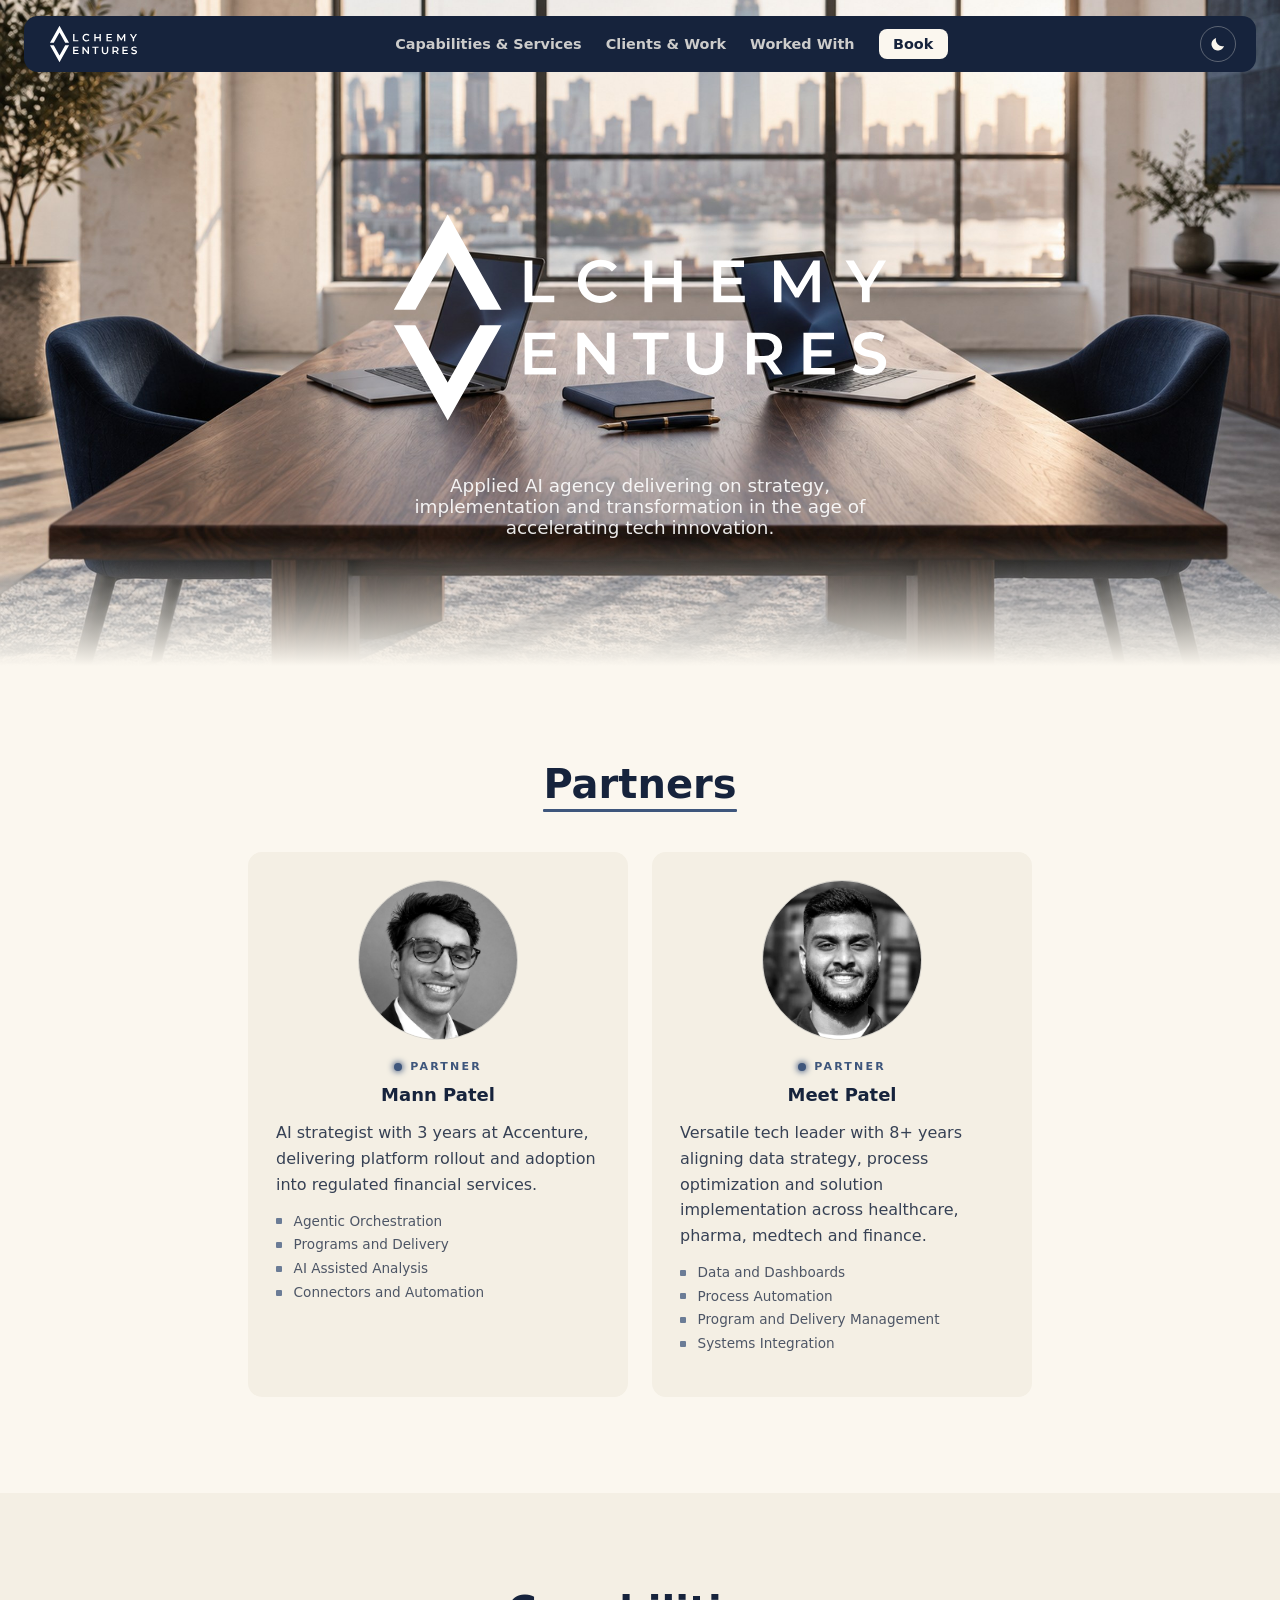
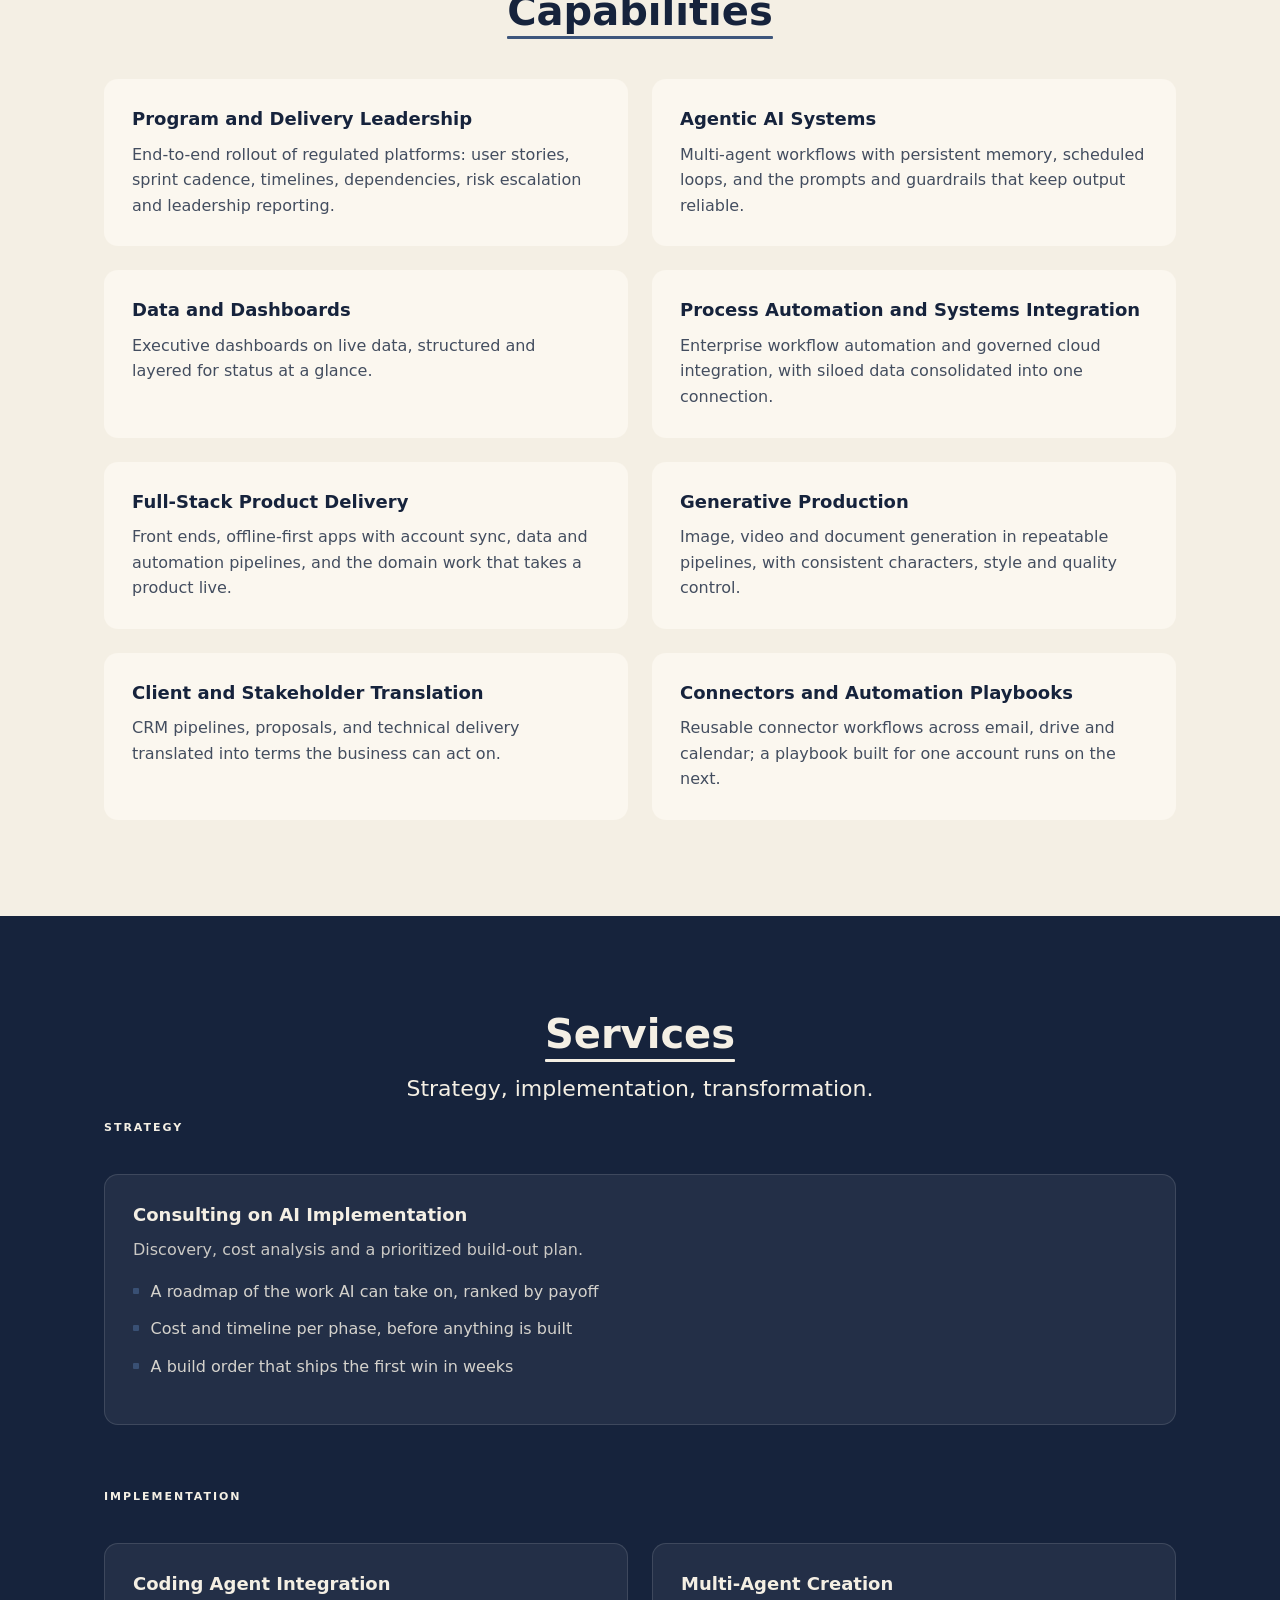
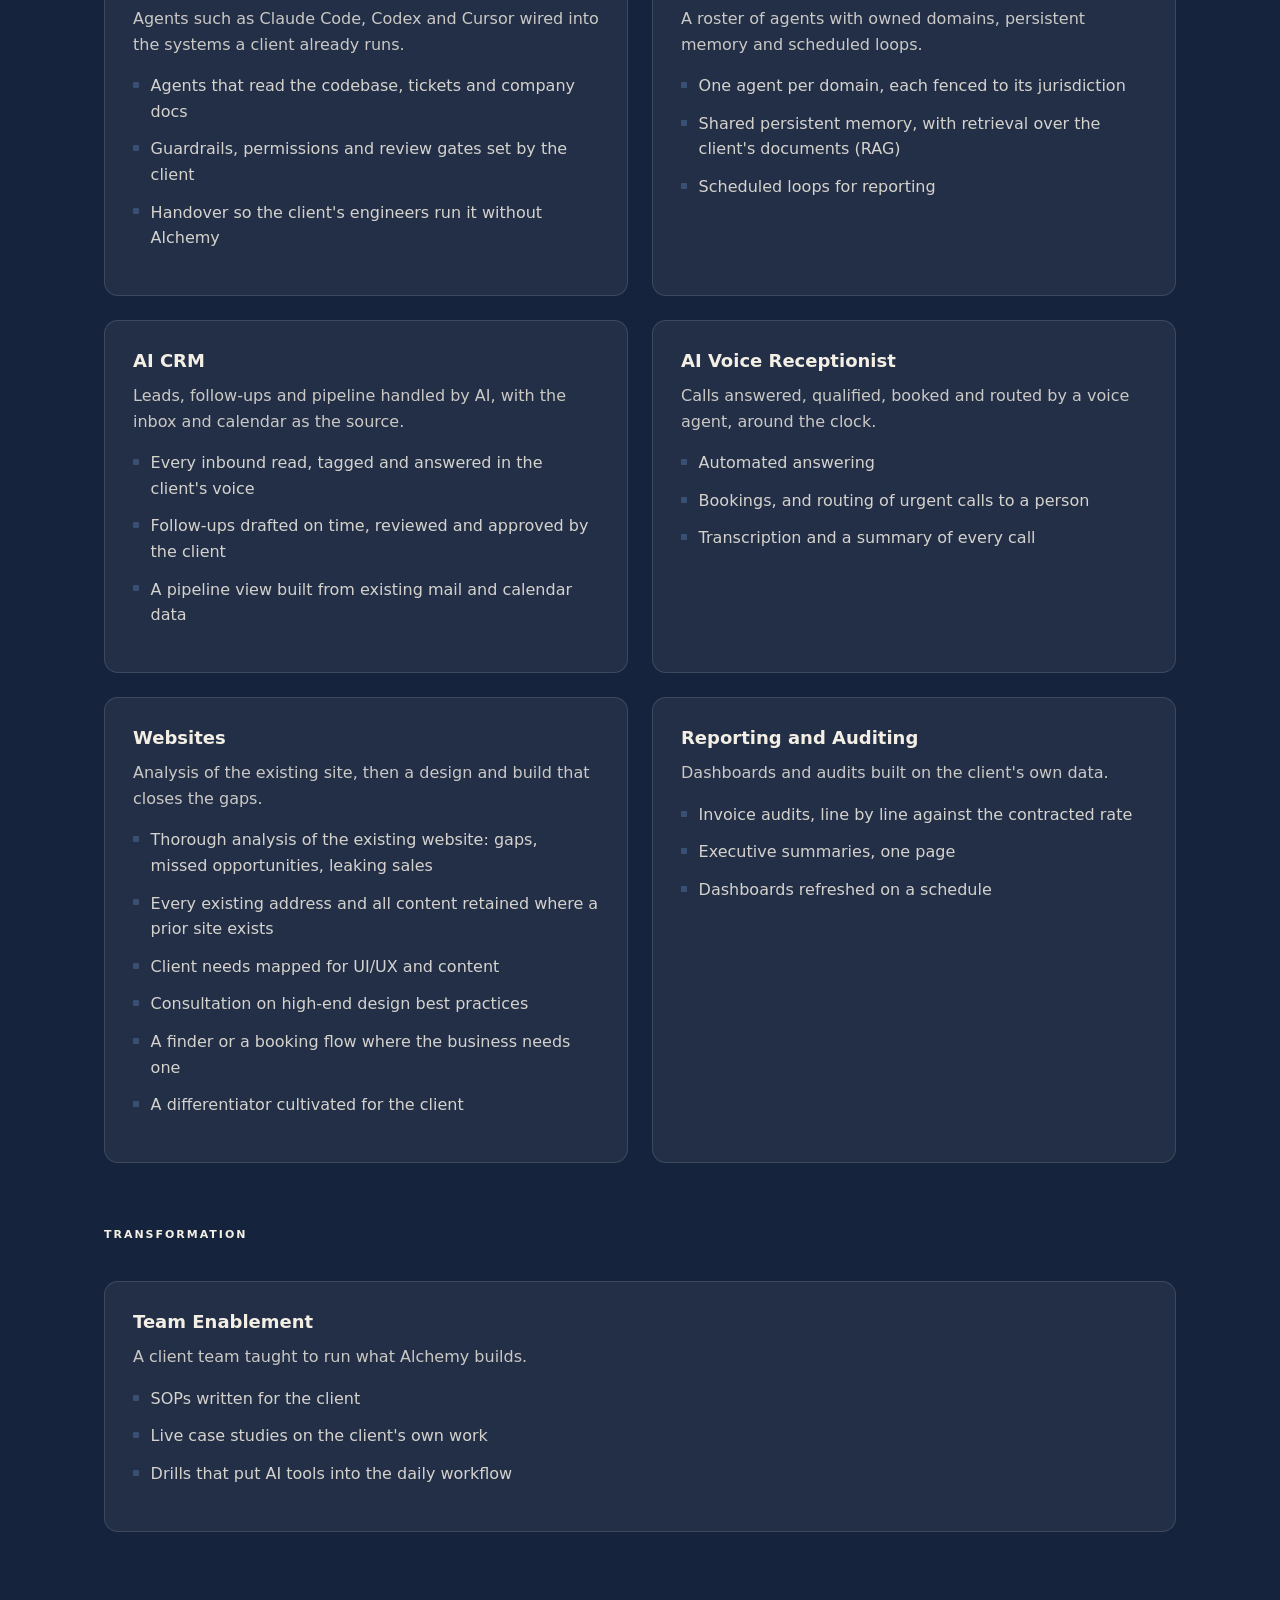
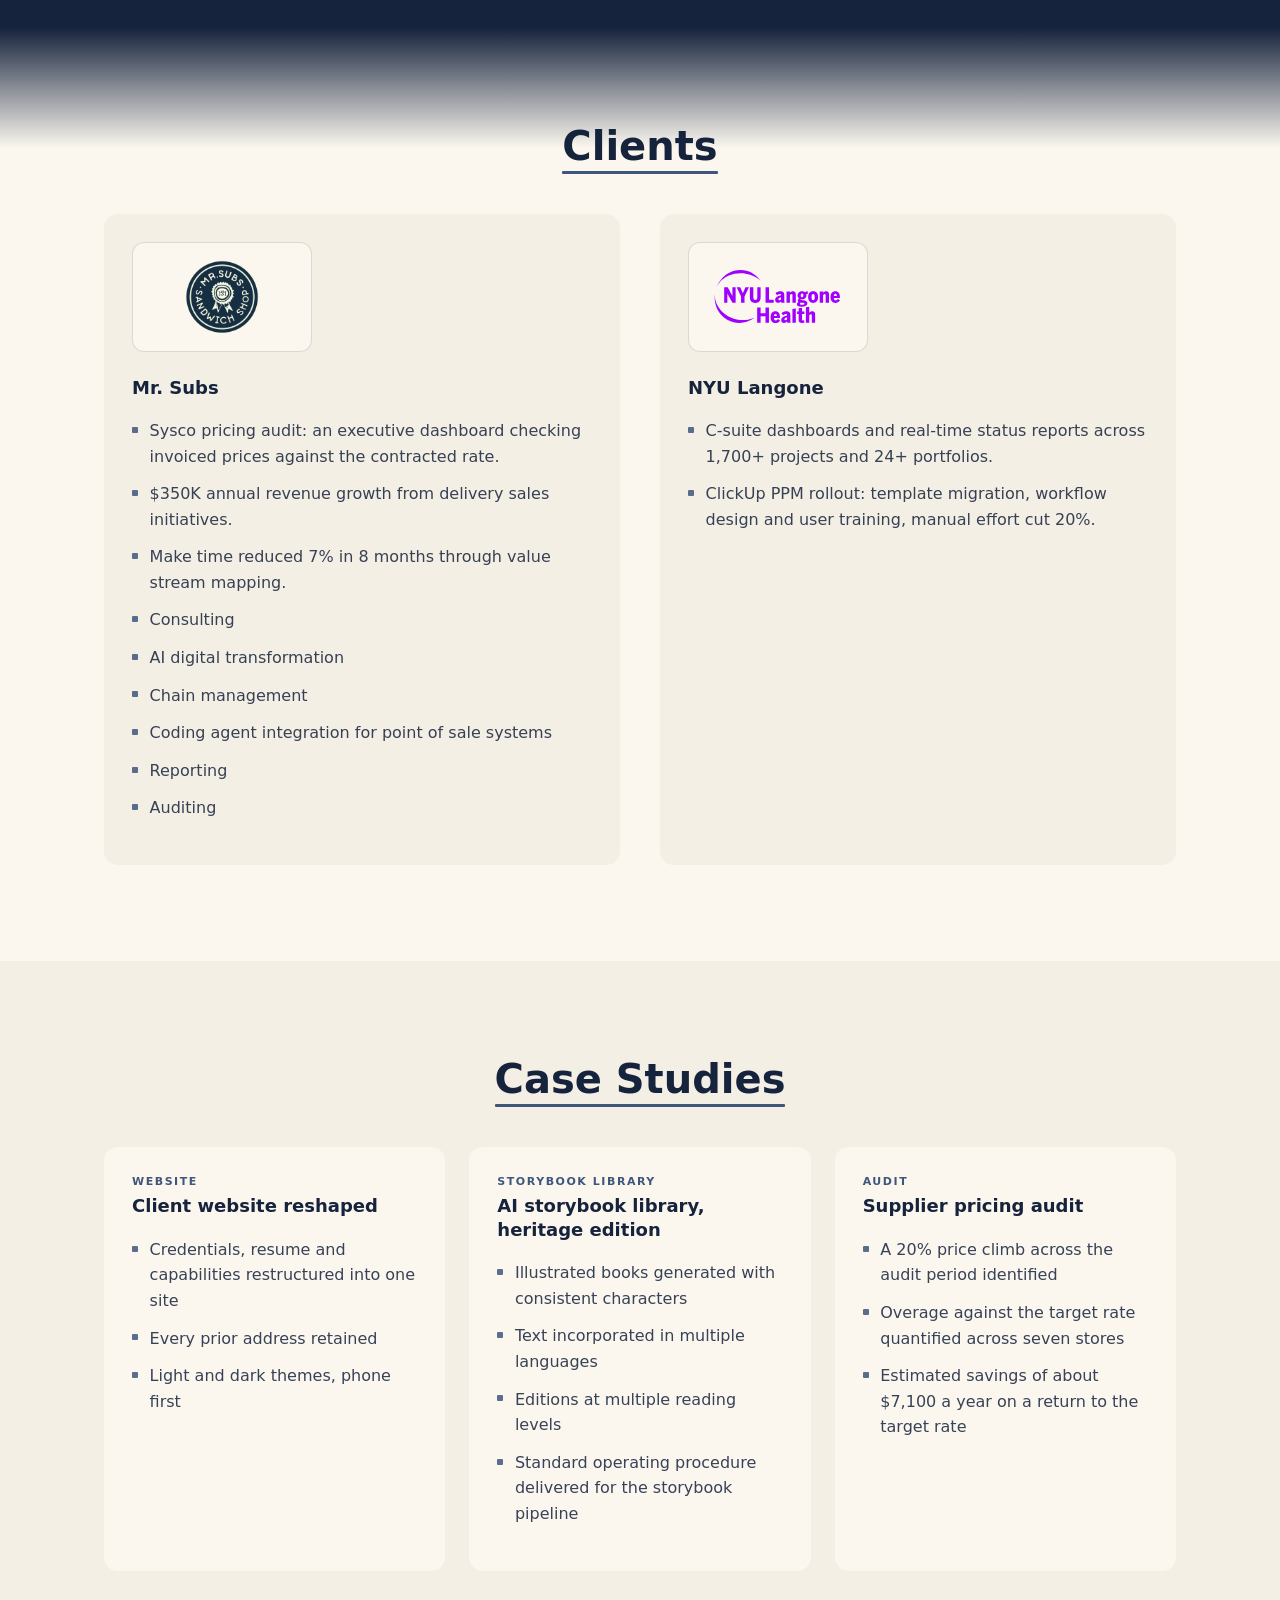
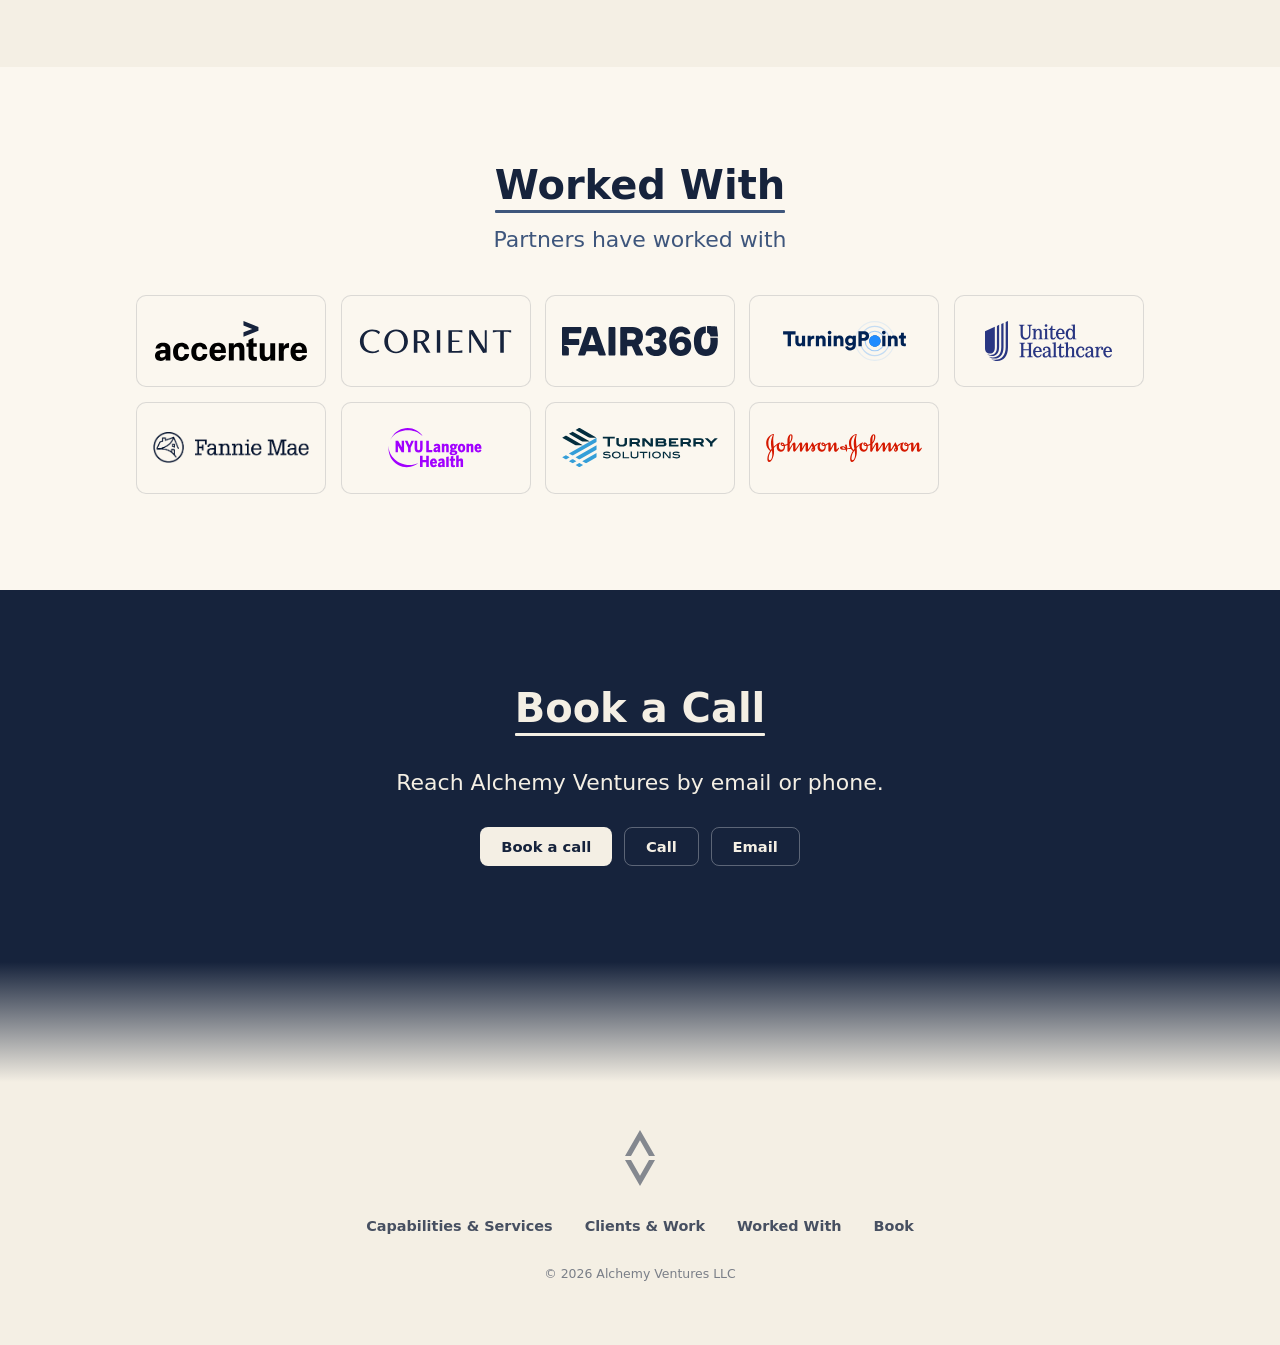
==== index.html @ 96e8343f "motion pass and the rebuilt footer, live Built from 1-Projects/agency/site at suite 61 of 61, PII ga" ====
<!DOCTYPE html><html lang="en"><head><meta charset="utf-8"><meta name="viewport" content="width=device-width, initial-scale=1"><title>Alchemy Ventures</title><meta name="description" content="Alchemy Ventures, an AI agency built by Mann Patel and Meet Patel."><link rel="canonical" href="https://www.alchemyventures-wave1.example/"><meta name="theme-color" content="#16233C"><script>
    // Same mechanism as the rodeo's own pre-paint script
    // (mann-landing-v3/index.html): stamps html[data-theme] before first
    // paint so the page never flashes. Default LIGHT on his ruling 2026-09-08 ~6:45pm (was dark, same as the rodeo's
    // ruling 2026-09-03 — a stored choice always wins.
    (function () {
      try {
        var stored = localStorage.getItem("agency.theme");
        var theme = stored === "light" || stored === "dark" ? stored : "light";
        document.documentElement.setAttribute("data-theme", theme);
      } catch (e) {
        document.documentElement.setAttribute("data-theme", "light");
      }
    })();
  </script><link rel="icon" type="image/svg+xml" href="/brand/favicon.svg"><link rel="stylesheet" href="/_astro/index.B5fJVG45.css"></head><body><a class="skip-link" href="#top">Skip to main content</a><header class="pill" id="pill"><!-- Header lockup, red-line point 1, 2026-09-08: the real lockup
       (public/brand/logo-av-stacked-montserrat-*.svg) replaces the
       small diamond mark + text wordmark. The pill inverts contrast
       against the page in each theme (light theme: dark navy pill,
       cream text; dark theme: cream pill, navy text — see .pill in
       site.css), so both color variants ship and CSS shows the one
       that reads against the pill's own background — same toggle
       pattern already used for .icon-sun/.icon-moon below. Links to
       /#top; #top carries scroll-margin-top so nothing is hidden under
       the fixed pill (tokens.css). --><a class="wordmark" href="/#top"><img class="wordmark-lockup wordmark-lockup-light" src="/brand/logo-av-stacked-montserrat-white.svg" alt="Alchemy Ventures" width="1456" height="736" decoding="async"><img class="wordmark-lockup wordmark-lockup-dark" src="/brand/logo-av-stacked-montserrat-navy.svg" alt="Alchemy Ventures" width="1456" height="736" decoding="async"></a><nav class="pill-nav" aria-label="Primary"><a href="/#capabilities" data-tip="What we build, in three stages">Capabilities &amp; Services</a><a href="/#clients" data-tip="Who we have shipped for">Clients &amp; Work</a><a href="/#worked-with" data-tip="Firms behind the work">Worked With</a><a href="/#book" class="pill-book" data-tip="Start a conversation">Book</a></nav><div class="pill-right"><button class="theme-toggle" id="theme-toggle" aria-label="Toggle dark and light mode" type="button"><svg class="icon-sun" viewBox="0 0 24 24" width="18" height="18" aria-hidden="true"><circle cx="12" cy="12" r="4.5" fill="currentColor"></circle><g stroke="currentColor" stroke-width="1.6" stroke-linecap="round"><path d="M12 2.5v2.6M12 18.9v2.6M21.5 12h-2.6M5.1 12H2.5"></path><path d="M18.4 5.6l-1.85 1.85M7.45 16.55L5.6 18.4M18.4 18.4l-1.85-1.85M7.45 7.45L5.6 5.6"></path></g></svg><svg class="icon-moon" viewBox="0 0 24 24" width="18" height="18" aria-hidden="true"><path d="M20 14.5A8.5 8.5 0 0 1 9.5 4a8.5 8.5 0 1 0 10.5 10.5Z" fill="currentColor"></path></svg></button><button class="menu-toggle" id="menu-toggle" aria-label="Open menu" aria-expanded="false" type="button"><span></span></button></div></header><div class="menu-panel" id="menu-panel" hidden><!-- Text label, red-line point 1, 2026-09-08: the mobile menu keeps
       "Alchemy Ventures" as plain text (not a link, so it does not
       change the four-link count the nav check counts on). --><p class="menu-panel-label">Alchemy Ventures</p><a href="/#capabilities">Capabilities &amp; Services</a><a href="/#clients">Clients &amp; Work</a><a href="/#worked-with">Worked With</a><a href="/#book">Book</a></div><script>
  (function () {
    var pill = document.getElementById("pill");
    var onScroll = function () {
      if (window.scrollY > 40) pill.classList.add("pill-shadow");
      else pill.classList.remove("pill-shadow");
    };
    window.addEventListener("scroll", onScroll, { passive: true });
    onScroll();

    var toggle = document.getElementById("theme-toggle");
    toggle.addEventListener("click", function () {
      var html = document.documentElement;
      var next = html.getAttribute("data-theme") === "dark" ? "light" : "dark";
      html.setAttribute("data-theme", next);
      try {
        localStorage.setItem("agency.theme", next);
      } catch (e) {}
    });

    var menuBtn = document.getElementById("menu-toggle");
    var panel = document.getElementById("menu-panel");
    menuBtn.addEventListener("click", function () {
      var open = panel.hasAttribute("hidden");
      if (open) {
        panel.removeAttribute("hidden");
        menuBtn.setAttribute("aria-expanded", "true");
      } else {
        panel.setAttribute("hidden", "");
        menuBtn.setAttribute("aria-expanded", "false");
      }
    });
    panel.querySelectorAll("a").forEach(function (a) {
      a.addEventListener("click", function () {
        panel.setAttribute("hidden", "");
        menuBtn.setAttribute("aria-expanded", "false");
      });
    });
  })();
</script><main id="top"><section class="hero tier-paper" id="hero"><img class="img-slot hero-band" src="/images/hero.jpg" alt="A shared workspace, two laptops open facing each other" width="2400" height="1350" loading="eager" fetchpriority="high" decoding="async" style="aspect-ratio:2400 / 1350"><div class="hero-copy"><h1 class="hero-line"><img class="hero-lockup" src="/brand/logo-av-stacked-montserrat-navy.svg" alt="Alchemy Ventures" width="1456" height="736" fetchpriority="high" decoding="async"></h1><p class="hero-sub">Applied AI agency delivering on strategy, implementation and transformation in the age of accelerating tech innovation.</p></div></section><section class="section tier-paper" id="team"><!-- partners backdrop gradient removed 2026-09-08 ~8:15pm on his word --><div class="section-inner"><h2 class="section-title" data-reveal><span class="section-title-text">Partners</span></h2><div class="section-body profiles"><div class="profile-card" data-reveal><img class="profile-headshot" src="/mann-headshot-v4.jpg" alt="Mann Patel portrait" width="160" height="160" loading="lazy"><!-- Partner kicker, lifted from mann-landing-v3/src/components/sections/Hero.tsx + Hero.css (.hero-kicker/.hero-dot/@keyframes hero-dot-pulse) --><p class="partner-kicker"><span class="partner-kicker-dot" aria-hidden="true"></span>PARTNER</p><div class="profile-name">Mann Patel</div><!-- trace: mann-landing-v3/src/content.ts hero.kicker --><!-- third person, converted from his own pitch's first sentence --><p class="profile-sentence">AI strategist with 3 years at Accenture, delivering platform rollout and adoption into regulated financial services.</p><ul class="profile-bullets"><li>Agentic Orchestration</li><li>Programs and Delivery</li><li>AI Assisted Analysis</li><li>Connectors and Automation</li></ul></div><div class="profile-card" data-reveal><img class="profile-headshot" src="/meet-headshot-v2.jpg" alt="Meet Patel portrait" width="160" height="160" loading="lazy"><p class="partner-kicker"><span class="partner-kicker-dot" aria-hidden="true"></span>PARTNER</p><div class="profile-name">Meet Patel</div><!-- trace: portfolio-maker/clients/meet/site/src/content.ts hero.kicker --><!-- third person, converted from his own site's hero.pitch --><p class="profile-sentence">Versatile tech leader with 8+ years aligning data strategy, process optimization and solution implementation across healthcare, pharma, medtech and finance.</p><ul class="profile-bullets"><li>Data and Dashboards</li><li>Process Automation</li><li>Program and Delivery Management</li><li>Systems Integration</li></ul></div></div></div></section><section class="section tier-paper-2" id="capabilities"><div class="section-inner"><h2 class="section-title" data-reveal><span class="section-title-text">Capabilities</span></h2><div class="section-body cap-grid"><div class="cap-card" data-reveal><div class="cap-title">Program and Delivery Leadership</div><div class="cap-text">End-to-end rollout of regulated platforms: user stories, sprint cadence, timelines, dependencies, risk escalation and leadership reporting.</div><!-- trace: Mann content.ts capabilities[0] 'Programs and Delivery' + Meet content.ts capabilities[2] 'Program and Delivery Management' --></div><div class="cap-card" data-reveal><div class="cap-title">Agentic AI Systems</div><div class="cap-text">Multi-agent workflows with persistent memory, scheduled loops, and the prompts and guardrails that keep output reliable.</div><!-- trace: Mann content.ts capabilities[2] 'Agentic Orchestration' + capabilities[3] 'Prompt and Context Engineering' --></div><div class="cap-card" data-reveal><div class="cap-title">Data and Dashboards</div><div class="cap-text">Executive dashboards on live data, structured and layered for status at a glance.</div><!-- trace: Meet content.ts capabilities[0] 'Data and Dashboards' + Mann content.ts capabilities[4] 'AI Assisted Analysis' --></div><div class="cap-card" data-reveal><div class="cap-title">Process Automation and Systems Integration</div><div class="cap-text">Enterprise workflow automation and governed cloud integration, with siloed data consolidated into one connection.</div><!-- trace: Meet content.ts capabilities[1] 'Process Automation' + capabilities[3] 'Systems Integration' --></div><div class="cap-card" data-reveal><div class="cap-title">Full-Stack Product Delivery</div><div class="cap-text">Front ends, offline-first apps with account sync, data and automation pipelines, and the domain work that takes a product live.</div><!-- trace: Mann content.ts capabilities[5] 'Full Stack Delivery' --></div><div class="cap-card" data-reveal><div class="cap-title">Generative Production</div><div class="cap-text">Image, video and document generation in repeatable pipelines, with consistent characters, style and quality control.</div><!-- trace: Mann content.ts capabilities[6] 'Generative Production' --></div><div class="cap-card" data-reveal><div class="cap-title">Client and Stakeholder Translation</div><div class="cap-text">CRM pipelines, proposals, and technical delivery translated into terms the business can act on.</div><!-- trace: Mann content.ts capabilities[1] 'Client and Wealth Advisory' + Meet content.ts experience (e.g. UHC: 'primary liaison for 20 Health Plans'; NYU: 'C-suite dashboards and real-time status reports') --></div><div class="cap-card" data-reveal><div class="cap-title">Connectors and Automation Playbooks</div><div class="cap-text">Reusable connector workflows across email, drive and calendar; a playbook built for one account runs on the next.</div><!-- trace: Mann content.ts capabilities[7] 'Connectors and Automation' --></div></div></div></section><section class="section tier-block" id="services"><div class="section-inner"><h2 class="section-title" data-reveal><span class="section-title-text">Services</span></h2><p class="section-lede">Strategy, implementation, transformation.</p><div class="service-stage"><h3 class="service-stage-title">Strategy</h3><div class="section-body service-grid"><div class="service-card" data-reveal><!-- service pictures removed 2026-09-08 ~8pm on his word ("Remove all services pictures for now"); the slot data stays in content.mjs for their return --><div class="cap-title">Consulting on AI Implementation</div><div class="cap-text">Discovery, cost analysis and a prioritized build-out plan.</div><ul class="case-lines"><li>A roadmap of the work AI can take on, ranked by payoff</li><li>Cost and timeline per phase, before anything is built</li><li>A build order that ships the first win in weeks</li></ul><!-- trace: his edits 2026-09-08, Fable completion; artifact status unchanged from wave 3d: see git history of this block --></div></div></div><div class="service-stage"><h3 class="service-stage-title">Implementation</h3><div class="section-body service-grid"><div class="service-card" data-reveal><!-- service pictures removed 2026-09-08 ~8pm on his word ("Remove all services pictures for now"); the slot data stays in content.mjs for their return --><div class="cap-title">Coding Agent Integration</div><div class="cap-text">Agents such as Claude Code, Codex and Cursor wired into the systems a client already runs.</div><ul class="case-lines"><li>Agents that read the codebase, tickets and company docs</li><li>Guardrails, permissions and review gates set by the client</li><li>Handover so the client&#39;s engineers run it without Alchemy</li></ul><!-- trace: his edits 2026-09-08, Fable completion; artifact status unchanged from wave 3d: see git history of this block --></div><div class="service-card" data-reveal><!-- service pictures removed 2026-09-08 ~8pm on his word ("Remove all services pictures for now"); the slot data stays in content.mjs for their return --><div class="cap-title">Multi-Agent Creation</div><div class="cap-text">A roster of agents with owned domains, persistent memory and scheduled loops.</div><ul class="case-lines"><li>One agent per domain, each fenced to its jurisdiction</li><li>Shared persistent memory, with retrieval over the client&#39;s documents (RAG)</li><li>Scheduled loops for reporting</li></ul><!-- trace: his edits 2026-09-08, Fable completion; artifact status unchanged from wave 3d: see git history of this block --></div><div class="service-card" data-reveal><!-- service pictures removed 2026-09-08 ~8pm on his word ("Remove all services pictures for now"); the slot data stays in content.mjs for their return --><div class="cap-title">AI CRM</div><div class="cap-text">Leads, follow-ups and pipeline handled by AI, with the inbox and calendar as the source.</div><ul class="case-lines"><li>Every inbound read, tagged and answered in the client&#39;s voice</li><li>Follow-ups drafted on time, reviewed and approved by the client</li><li>A pipeline view built from existing mail and calendar data</li></ul><!-- trace: his edits 2026-09-08, Fable completion; artifact status unchanged from wave 3d: see git history of this block --></div><div class="service-card" data-reveal><!-- service pictures removed 2026-09-08 ~8pm on his word ("Remove all services pictures for now"); the slot data stays in content.mjs for their return --><div class="cap-title">AI Voice Receptionist</div><div class="cap-text">Calls answered, qualified, booked and routed by a voice agent, around the clock.</div><ul class="case-lines"><li>Automated answering</li><li>Bookings, and routing of urgent calls to a person</li><li>Transcription and a summary of every call</li></ul><!-- trace: his edits 2026-09-08, Fable completion; artifact status unchanged from wave 3d: see git history of this block --></div><div class="service-card" data-reveal><!-- service pictures removed 2026-09-08 ~8pm on his word ("Remove all services pictures for now"); the slot data stays in content.mjs for their return --><div class="cap-title">Websites</div><div class="cap-text">Analysis of the existing site, then a design and build that closes the gaps.</div><ul class="case-lines"><li>Thorough analysis of the existing website: gaps, missed opportunities, leaking sales</li><li>Every existing address and all content retained where a prior site exists</li><li>Client needs mapped for UI/UX and content</li><li>Consultation on high-end design best practices</li><li>A finder or a booking flow where the business needs one</li><li>A differentiator cultivated for the client</li></ul><!-- trace: his edits 2026-09-08, Fable completion; artifact status unchanged from wave 3d: see git history of this block --></div><div class="service-card" data-reveal><!-- service pictures removed 2026-09-08 ~8pm on his word ("Remove all services pictures for now"); the slot data stays in content.mjs for their return --><div class="cap-title">Reporting and Auditing</div><div class="cap-text">Dashboards and audits built on the client&#39;s own data.</div><ul class="case-lines"><li>Invoice audits, line by line against the contracted rate</li><li>Executive summaries, one page</li><li>Dashboards refreshed on a schedule</li></ul><!-- trace: his edits 2026-09-08, Fable completion; artifact status unchanged from wave 3d: see git history of this block --></div></div></div><div class="service-stage"><h3 class="service-stage-title">Transformation</h3><div class="section-body service-grid"><div class="service-card" data-reveal><!-- service pictures removed 2026-09-08 ~8pm on his word ("Remove all services pictures for now"); the slot data stays in content.mjs for their return --><div class="cap-title">Team Enablement</div><div class="cap-text">A client team taught to run what Alchemy builds.</div><ul class="case-lines"><li>SOPs written for the client</li><li>Live case studies on the client&#39;s own work</li><li>Drills that put AI tools into the daily workflow</li></ul><!-- trace: his edits 2026-09-08, Fable completion; artifact status unchanged from wave 3d: see git history of this block; title DRAFT, red-line point 3 --></div></div></div></div></section><section class="section tier-paper fade-from-block" id="clients"><div class="section-inner"><h2 class="section-title" data-reveal><span class="section-title-text">Clients</span></h2><div class="section-body client-stories"><!-- ------------------------------------------------- Mr. Subs --
               Logo tile, red-line point 7, 2026-09-08: real logo on a
               paper tile, aligned with the list; hairline divider
               separates identity from the list.
               trace: 1-Projects/mr-subs/data/mr-subs-logo.webp, copied
               to public/logos/mr-subs-logo.webp --><div class="story-card" data-reveal><div class="story-logo-tile"><img src="/logos/mr-subs-logo.webp" alt="Mr. Subs logo" loading="lazy" decoding="async"></div><div class="story-content"><h2>Mr. Subs</h2><ul class="case-lines"><li>Sysco pricing audit: an executive dashboard checking invoiced prices against the contracted rate.<!-- trace: 6-Scripts/build_mrsubs_audit_v3.py; 5-References/professional-identity.md line 53 --></li><li>$350K annual revenue growth from delivery sales initiatives.<!-- trace: 1-Projects/portfolio-maker/clients/meet/content-map-filled.md line 55 --></li><li>Make time reduced 7% in 8 months through value stream mapping.<!-- trace: 1-Projects/portfolio-maker/clients/meet/content-map-filled.md line 55 --></li><li>Consulting<!-- his statement 2026-09-08, no artifact on file --></li><li>AI digital transformation<!-- his statement 2026-09-08, no artifact on file --></li><li>Chain management<!-- his statement 2026-09-08, no artifact on file --></li><li>Coding agent integration for point of sale systems<!-- his statement 2026-09-08, no artifact on file --></li><li>Reporting<!-- trace: 6-Scripts/build_mrsubs_audit_v3.py, the pricing audit above --></li><li>Auditing<!-- trace: 6-Scripts/build_mrsubs_audit_v3.py, the pricing audit above --></li></ul></div></div><!-- ---------------------------------------------- NYU Langone --
               Mann ruled 2026-09-08 that NYU Langone is an Alchemy client;
               Meet's sign-off before the site is public stays a gate
               (deployer). Logo tile, red-line point 7: real logo, no
               stock photo.
               trace: portfolio-maker/clients/meet/site/public/logos/
               nyu-langone-health.svg, copied to
               public/logos/nyu-langone-health.svg --><div class="story-card" data-reveal><div class="story-logo-tile"><img src="/logos/nyu-langone-health.svg" alt="NYU Langone Health logo" loading="lazy" decoding="async"></div><div class="story-content"><h2>NYU Langone</h2><ul class="case-lines"><li>C-suite dashboards and real-time status reports across 1,700+ projects and 24+ portfolios.<!-- trace: portfolio-maker/clients/meet/site/src/content.ts lines 56-64 --></li><li>ClickUp PPM rollout: template migration, workflow design and user training, manual effort cut 20%.<!-- trace: portfolio-maker/clients/meet/site/src/content.ts lines 128-137 --></li></ul></div></div></div></div></section><section class="section tier-paper-2" id="work"><div class="section-inner"><!-- Case Studies, red-line point 8, 2026-09-08: no pictures, no
             links, no product or client names in the copy. Three
             standardized cards, each a kicker, a title, three bullets. --><h2 class="section-title" data-reveal><span class="section-title-text">Case Studies</span></h2><div class="section-body work-grid"><div class="case-study-card" data-reveal><div class="work-tile-kicker">Website</div><div class="work-tile-title">Client website reshaped</div><ul class="case-lines"><li>Credentials, resume and capabilities restructured into one site</li><li>Every prior address retained</li><li>Light and dark themes, phone first</li></ul><!-- trace: mann-landing-v3/ — the agency's own site rebuild, unnamed here per red-line 8 --></div><div class="case-study-card" data-reveal><div class="work-tile-kicker">Storybook library</div><div class="work-tile-title">AI storybook library, heritage edition</div><ul class="case-lines"><li>Illustrated books generated with consistent characters</li><li>Text incorporated in multiple languages</li><li>Editions at multiple reading levels</li><li>Standard operating procedure delivered for the storybook pipeline</li></ul><!-- trace: mann-landing-v3/src/content.ts work[] slugs 'fablewick', 'ai-storybook' — unnamed here per red-line 8 --></div><div class="case-study-card" data-reveal><div class="work-tile-kicker">Audit</div><div class="work-tile-title">Supplier pricing audit</div><ul class="case-lines"><li>A 20% price climb across the audit period identified</li><li>Overage against the target rate quantified across seven stores</li><li>Estimated savings of about $7,100 a year on a return to the target rate</li></ul><!-- trace: 6-Scripts/build_mrsubs_audit_v3.py lines 491-504 (20.0% increase, +$3,601 overage across 7 stores), lines 736-745 (≈$7,116/yr estimated savings) --></div></div></div></section><section class="section tier-paper" id="worked-with"><div class="section-inner"><h2 class="section-title" data-reveal><span class="section-title-text">Worked With</span></h2><!-- red-line point 4, 2026-09-08: one wall, no Mann/Meet columns --><p class="section-lede">Partners have worked with</p><div class="section-body roster"><div class="roster-tiles"><span class="roster-tile"><img src="/logos/accenture.svg" alt="Accenture logo" loading="lazy" decoding="async"></span><span class="roster-tile"><img src="/logos/corient.svg" alt="Corient logo" loading="lazy" decoding="async"></span><span class="roster-tile"><img src="/logos/fair360.svg" alt="Fair360 logo" loading="lazy" decoding="async"></span><span class="roster-tile"><img src="/logos/turningpoint-healthcare-solutions.svg" alt="TurningPoint Healthcare Solutions logo" loading="lazy" decoding="async"></span><span class="roster-tile"><img src="/logos/unitedhealthcare.svg" alt="UnitedHealthcare Community and State logo" loading="lazy" decoding="async"></span><span class="roster-tile"><img src="/logos/fannie-mae.png" alt="Fannie Mae logo" loading="lazy" decoding="async"></span><span class="roster-tile"><img src="/logos/nyu-langone-health.svg" alt="NYU Langone Health logo" loading="lazy" decoding="async"></span><span class="roster-tile"><img src="/logos/turnberry-solutions.svg" alt="Turnberry Solutions logo" loading="lazy" decoding="async"></span><span class="roster-tile"><img src="/logos/johnson-johnson.svg" alt="Johnson &amp; Johnson logo" loading="lazy" decoding="async"></span></div></div></div></section><section class="section tier-block" id="book"><div class="section-inner"><div class="book-strip"><h2 class="section-title" data-reveal><span class="section-title-text">Book a Call</span></h2><p class="section-lede">Reach Alchemy Ventures by email or phone.</p><!-- No picture, three buttons — red-line point 10, 2026-09-08.
               The email and phone do not exist yet: every href is "#book"
               for now, and the Call/Email buttons carry data-pending so a
               future wire-up (once the domain and a work line exist) is a
               one-line change in content.mjs. --><div class="book-buttons"><a class="book-btn book-btn-primary" href="#book">Book a call</a><a class="book-btn book-btn-secondary" href="tel:+17324913448">Call</a><a class="book-btn book-btn-secondary" href="#book" data-pending="email">Email</a></div></div></div></section></main><footer class="site-footer tier-paper-2 fade-from-block"><div class="site-footer-inner"><!-- The alt carries the link's accessible name and there is no
         aria-label beside it: two names on one link is a double
         announcement, and the suite requires a non-empty alt on every img
         anyway. One name, stated once. --><a class="site-footer-mark" href="/#top"><img src="/brand/logo-av-diamond.svg" alt="Alchemy Ventures, back to top" width="280" height="536" loading="lazy" decoding="async"></a><nav class="site-footer-nav" aria-label="Footer"><a class="site-footer-link" href="/#capabilities">Capabilities &amp; Services</a><a class="site-footer-link" href="/#clients">Clients &amp; Work</a><a class="site-footer-link" href="/#worked-with">Worked With</a><a class="site-footer-link" href="/#book">Book</a></nav><p class="site-footer-legal">&copy; 2026 Alchemy Ventures LLC</p></div></footer><script type="module">(function(){if(!window.matchMedia(`(prefers-reduced-motion: reduce)`).matches){var e=document.querySelectorAll(`[data-reveal]`);if(e.length){var t=new Map;e.forEach(function(e){var n=e.closest(`section`)||document.body,r=t.get(n)||0;t.set(n,r+1),e.classList.add(`reveal-init`),e.style.transitionDelay=r*40+`ms`});var n=new IntersectionObserver(function(e){e.forEach(function(e){e.isIntersecting&&(e.target.classList.add(`reveal-in`),n.unobserve(e.target))})},{threshold:.15});e.forEach(function(e){n.observe(e)})}}})();</script><script type="module">(function(){var e=Array.prototype.slice.call(document.querySelectorAll(`.pill-nav a[href*="#"], .menu-panel a[href*="#"]`));if(!e.length)return;var t=new Map;if(e.forEach(function(e){var n=(e.getAttribute(`href`)||``).split(`#`)[1];if(n){var r=document.getElementById(n);r&&(t.has(r)||t.set(r,[]),t.get(r).push(e))}}),!t.size)return;var n=null;function r(r){r!==n&&(e.forEach(function(e){e.classList.remove(`is-current`)}),n=r,r&&(t.get(r)||[]).forEach(function(e){e.classList.add(`is-current`)}))}var i=new Set,a=new IntersectionObserver(function(e){if(e.forEach(function(e){e.isIntersecting?i.add(e.target):i.delete(e.target)}),!i.size){r(null);return}var t=window.innerHeight/2,n=null,a=1/0;i.forEach(function(e){var r=e.getBoundingClientRect(),i=Math.abs(r.top+r.height/2-t);i<a&&(a=i,n=e)}),r(n)},{rootMargin:`-45% 0px -50% 0px`,threshold:0});t.forEach(function(e,t){a.observe(t)})})();</script></body></html>
---- _astro/index.B5fJVG45.css ----
@font-face{font-family:Manrope;src:url(/assets/fonts/Manrope-Variable.ttf)format("truetype-variations"),url(/assets/fonts/Manrope-Variable.ttf)format("truetype");font-weight:400 800;font-style:normal;font-display:swap}:root{--paper:#fbf7ef;--paper-2:#f4efe4;--block:#16233c;--fill:#e7decc;--ink:#16233c;--accent:#3e567c;--line:#16233c24;--f:"Manrope", system-ui, sans-serif;--shadow:0 1px 2px #16233c0d, 0 12px 34px #16233c1a;--space-1:8px;--space-2:12px;--space-3:16px;--space-4:24px;--space-5:32px;--space-6:40px;--space-7:64px;--space-8:96px;--motion-fast:.18s;--motion:.28s;--motion-slow:.42s;--ease-out:cubic-bezier(.22,1,.36,1);--type-title-size:2.5rem;--type-title-line:1.1;--type-title-weight:700;--type-intro-size:1.375rem;--type-intro-line:1.4;--type-intro-weight:500;--type-card-size:1.125rem;--type-card-line:1.3;--type-card-weight:600;--type-body-size:1rem;--type-body-line:1.6;--type-body-weight:400;--type-kicker-size:.6875rem;--type-kicker-weight:700}html[data-theme=dark]{--paper:#121b2d;--paper-2:#172238;--block:#0e1626;--ink:#efe9da;--accent:#9fb4d8;--fill:#1a2540;--line:#efe9da29;--shadow:0 1px 2px #0000004d, 0 12px 34px #00000073}*{box-sizing:border-box}html{scroll-behavior:smooth}body{background:var(--paper);color:var(--ink);font-family:var(--f);-webkit-font-smoothing:antialiased;margin:0;transition:background-color .2s,color .2s}h1,h2,h3,p{margin:0}a{color:inherit}button{font-family:var(--f)}img{max-width:100%;display:block}a:focus-visible,button:focus-visible{outline:2px solid var(--accent);outline-offset:2px}section[id],#top{scroll-margin-top:80px}@media (prefers-reduced-motion:reduce){html{scroll-behavior:auto}*{transition-duration:.001ms!important;animation-duration:.001ms!important}}.skip-link{background:var(--ink);color:var(--paper);z-index:100;border-radius:0 0 8px;padding:.75rem 1rem;position:absolute;top:0;left:-9999px}.skip-link:focus{left:0}.img-slot{object-fit:cover;width:100%;height:auto;display:block}.img-fill{background:var(--fill);border:1px solid var(--line);border-radius:12px;width:100%}.pill{z-index:50;background:var(--ink);height:56px;color:var(--paper);border-radius:14px;justify-content:space-between;align-items:center;padding-inline:1.25rem;transition:box-shadow .18s;display:flex;position:fixed;top:1rem;left:1.5rem;right:1.5rem}.pill-shadow{box-shadow:var(--shadow)}.pill-nav{align-items:center;gap:1.5rem;display:flex}.pill-nav a{color:var(--paper);opacity:.8;white-space:nowrap;font-size:.9rem;font-weight:600;text-decoration:none}.pill-nav a:hover{opacity:1}.pill-nav a.pill-book{opacity:1;background:var(--paper);color:var(--ink);border-radius:8px;padding:.45rem .9rem;font-weight:800}.pill-right{align-items:center;gap:.6rem;display:flex}.theme-toggle,.menu-toggle{border:1px solid color-mix(in srgb, var(--paper) 30%, transparent);width:36px;height:36px;color:var(--paper);cursor:pointer;background:0 0;border-radius:50%;justify-content:center;align-items:center;display:flex}html[data-theme=dark] .icon-moon,html:not([data-theme=dark]) .icon-sun,.menu-toggle{display:none}.menu-toggle span,.menu-toggle span:before,.menu-toggle span:after{content:"";background:var(--paper);width:16px;height:2px;display:block;position:relative}.menu-toggle span:before{position:absolute;top:-5px}.menu-toggle span:after{position:absolute;top:5px}.menu-panel{z-index:49;background:var(--ink);color:var(--paper);box-shadow:var(--shadow);border-radius:14px;flex-direction:column;padding:.75rem;display:flex;position:fixed;top:calc(1.5rem + 56px);left:1.5rem;right:1.5rem}.menu-panel[hidden]{display:none}.menu-panel a{color:var(--paper);opacity:.85;padding:.6rem .5rem;font-size:.95rem;font-weight:600;text-decoration:none}@media (width<=720px){.pill-nav{display:none}.menu-toggle{display:flex}}main{padding-top:96px}.hero{--hero-foot:8rem;padding:calc(96px + 5rem) 1.5rem var(--hero-foot);text-align:center;margin-top:-96px;position:relative;overflow:hidden}.hero-band{z-index:0;object-fit:cover;width:100%;height:100%;position:absolute;inset:0}.hero:before{content:"";z-index:0;background:color-mix(in srgb, var(--block) 35%, transparent);pointer-events:none;position:absolute;inset:0}.hero:after{content:"";height:var(--hero-foot);z-index:0;background:linear-gradient(180deg, transparent, var(--paper));pointer-events:none;position:absolute;bottom:0;left:0;right:0}.hero-copy{z-index:1;max-width:760px;margin-inline:auto;position:relative}.hero-line{letter-spacing:-.01em;font-size:clamp(2.1rem,5.4vw,4rem);font-weight:800;line-height:1.12}.hero-sub{color:#fff;opacity:.9;margin-top:1rem;max-width:520px;margin-inline:auto;font-size:1.15rem}.section,.hero{scroll-margin-top:104px}.section{padding-block:var(--space-8)}@media (width<=760px){.section{padding-block:var(--space-7)}}.tier-paper{background:var(--paper);color:var(--ink)}.tier-paper-2{background:var(--paper-2);color:var(--ink)}.tier-block{background:var(--block);color:#f4efe4}.tier-block .section-title-text:after{background:#f4efe4}.tier-block .section-lede,.tier-block .service-stage-title{color:#f4efe4}.fade-from-block{position:relative}.fade-from-block:before{content:"";background:linear-gradient(to bottom, var(--block), transparent);pointer-events:none;z-index:0;height:120px;position:absolute;top:0;left:0;right:0}.fade-from-block>.section-inner,.fade-from-block>.site-footer-inner{z-index:1;position:relative}.section-inner{max-width:1120px;margin-inline:auto;padding-inline:1.5rem}.section-title{font-size:var(--type-title-size);line-height:var(--type-title-line);font-weight:var(--type-title-weight);text-align:center}.section-title-text{color:inherit;padding-bottom:6px;text-decoration:none;display:inline-block;position:relative}a.section-title-text:hover{opacity:.85}.section-title-text:after{content:"";background:var(--accent);border-radius:1px;height:3px;position:absolute;bottom:0;left:0;right:0}.section-lede{text-align:center;color:var(--accent);font-size:var(--type-intro-size);line-height:var(--type-intro-line);font-weight:var(--type-intro-weight);margin-top:.75rem;max-width:640px;margin-inline:auto}.section-body{margin-top:var(--space-6)}.profiles{z-index:1;gap:var(--space-4);flex-wrap:wrap;justify-content:center;display:flex;position:relative}.profile-card,.cap-card,.service-card,.case-study-card,.story-card{background:var(--paper-2);border:none;border-radius:.875rem;padding:1.75rem}.tier-paper-2 .profile-card,.tier-paper-2 .cap-card,.tier-paper-2 .service-card,.tier-paper-2 .case-study-card,.tier-paper-2 .story-card{background:var(--paper)}.tier-block .profile-card,.tier-block .cap-card,.tier-block .service-card,.tier-block .case-study-card,.tier-block .story-card{background:#ffffff0f;border:1px solid #ffffff1f}.profile-card{text-align:left;flex:320px;max-width:380px}.profile-headshot{object-fit:cover;margin-bottom:1.25rem;border:1px solid var(--line);border-radius:50%;width:160px;height:160px;margin-inline:auto}.profile-name{font-size:var(--type-card-size);line-height:var(--type-card-line);font-weight:var(--type-card-weight);text-align:center;margin-top:.6rem}.profile-sentence{font-size:var(--type-body-size);line-height:var(--type-body-line);font-weight:var(--type-body-weight);opacity:.85;margin-top:.9rem}.profile-flag{opacity:.6;margin-top:.6rem;font-size:.75rem;font-style:italic}.profile-bullets{flex-direction:column;gap:.3rem;margin-top:.9rem;margin-left:0;padding-left:0;display:flex}.profile-bullets li{opacity:.75;padding-left:1.1rem;font-size:.85rem;line-height:1.4;list-style:none;position:relative}.profile-bullets li:before{content:"";background:var(--accent);border-radius:1px;width:6px;height:6px;position:absolute;top:.5em;left:0}.partner-kicker{font-size:var(--type-kicker-size);font-weight:var(--type-kicker-weight);letter-spacing:.2em;text-transform:uppercase;color:var(--accent);justify-content:center;align-items:center;gap:.5rem;display:flex}.partner-kicker-dot{background:var(--accent);width:8px;height:8px;box-shadow:0 0 6px 1px var(--accent);border-radius:50%;flex-shrink:0;position:relative}.partner-kicker-dot:after{content:"";border:1.5px solid var(--accent);opacity:0;border-radius:50%;animation:2.2s ease-out infinite partner-kicker-dot-pulse;position:absolute;inset:-3px}@keyframes partner-kicker-dot-pulse{0%{opacity:.9;transform:scale(.6)}70%{opacity:0;transform:scale(2.2)}to{opacity:0;transform:scale(2.2)}}@media (prefers-reduced-motion:reduce){.partner-kicker-dot:after{opacity:.35;animation:none;transform:scale(1.4)}}#team{position:relative;overflow:hidden}#team .section-inner{z-index:1;position:relative}.partners-backdrop{z-index:0;object-fit:cover;opacity:.16;width:100%;height:100%;position:absolute;inset:0}@media (width<=480px){.profile-headshot{width:120px;height:120px}}.cap-grid{gap:var(--space-4);grid-template-columns:repeat(2,1fr);display:grid}.cap-title{font-size:var(--type-card-size);line-height:var(--type-card-line);font-weight:var(--type-card-weight)}.cap-text{font-size:var(--type-body-size);line-height:var(--type-body-line);font-weight:var(--type-body-weight);opacity:.8;margin-top:.5rem}@media (width<=760px){.cap-grid{grid-template-columns:1fr}}.roster{flex-direction:column;gap:1.75rem;display:flex}.roster-tiles{grid-template-columns:repeat(auto-fit,190px);justify-content:center;gap:.9rem;display:grid}.roster-tile{text-align:center;border:1px solid var(--line);color:#16233c;background:#fbf7ef;border-radius:10px;flex-direction:column;justify-content:center;align-items:center;height:92px;padding:.65rem 1rem;font-size:.9rem;font-weight:700;display:flex}.roster-tile img{object-fit:contain;width:auto;max-width:100%;max-height:40px;display:block}.work-grid{gap:var(--space-4);grid-template-columns:repeat(3,1fr);display:grid}.work-tile-kicker{font-size:var(--type-kicker-size);font-weight:var(--type-kicker-weight);letter-spacing:.14em;text-transform:uppercase;color:var(--accent)}.work-tile-title{font-size:var(--type-card-size);line-height:var(--type-card-line);font-weight:var(--type-card-weight);margin-top:.4rem}@media (width<=760px){.work-grid{grid-template-columns:1fr}}.case-lines{flex-direction:column;gap:.75rem;margin-top:1rem;margin-left:0;padding-left:0;display:flex}.case-lines li{font-size:var(--type-body-size);line-height:var(--type-body-line);font-weight:var(--type-body-weight);opacity:.85;padding-left:1.1rem;list-style:none;position:relative}.case-lines li:before{content:"";background:var(--accent);border-radius:1px;width:6px;height:6px;position:absolute;top:.55em;left:0}.client-stories{grid-template-columns:1fr 1fr;gap:2.5rem;display:grid}.story-card{flex-direction:column;gap:1.5rem;display:flex}.story-logo-tile{border:1px solid var(--line);background:#fbf7ef;border-radius:12px;justify-content:center;align-items:center;width:180px;height:110px;padding:1rem;display:flex}.story-logo-tile img{object-fit:contain;width:auto;max-width:100%;max-height:88px}.story-content h2{font-size:var(--type-card-size);line-height:var(--type-card-line);font-weight:var(--type-card-weight)}.story-content>p{font-size:var(--type-body-size);line-height:var(--type-body-line);font-weight:var(--type-body-weight);opacity:.85;margin-top:.75rem}@media (width<=760px){.client-stories{grid-template-columns:1fr}}.service-grid{gap:var(--space-4);grid-template-columns:repeat(2,1fr);display:grid}.service-grid:has(>.service-card:only-child){grid-template-columns:1fr}.service-card-image{object-fit:cover;object-position:center;border-radius:10px;width:100%;height:160px;margin-bottom:1.1rem}@media (width<=760px){.service-grid{grid-template-columns:1fr}}@media (width<=480px){.service-card-image{height:140px}}.book-strip{text-align:center;flex-direction:column;align-items:center;gap:1.25rem;display:flex}.book-buttons{flex-wrap:wrap;justify-content:center;gap:.75rem;margin-top:.5rem;display:flex}.book-btn{white-space:nowrap;border-radius:8px;justify-content:center;align-items:center;padding:.65rem 1.3rem;font-size:.92rem;font-weight:800;text-decoration:none;display:inline-flex}.book-btn-primary{background:var(--ink);color:var(--paper)}.book-btn-primary:hover{opacity:.9}.book-btn-secondary{color:var(--ink);border:1px solid var(--line);background:0 0}.book-btn-secondary:hover{background:color-mix(in srgb, var(--ink) 6%, transparent)}.tier-block .book-btn-primary{color:var(--block);background:#f4efe4}.tier-block .book-btn-secondary{color:#f4efe4;border-color:#ffffff4d}.tier-block .book-btn-secondary:hover{background:#ffffff14}.site-footer{padding:168px 1.5rem var(--space-7);text-align:center}.site-footer-inner{z-index:1;align-items:center;gap:var(--space-5);flex-direction:column;max-width:1120px;margin-inline:auto;display:flex;position:relative}.site-footer-mark{opacity:.5;transition:opacity var(--motion) var(--ease-out), translate var(--motion) var(--ease-out);line-height:0;display:block}.site-footer-mark img{width:auto;height:56px;display:block}html[data-theme=dark] .site-footer-mark img{filter:brightness(0)invert()}.site-footer-mark:hover,.site-footer-mark:focus-visible{opacity:.9;translate:0 -2px}.site-footer-nav{justify-content:center;gap:.5rem var(--space-5);flex-wrap:wrap;display:flex}.site-footer-link{color:color-mix(in srgb, var(--ink) 78%, transparent);transition:color var(--motion-fast) var(--ease-out);font-size:.9rem;font-weight:600;text-decoration:none;position:relative}.site-footer-link:hover,.site-footer-link:focus-visible{color:var(--ink)}.site-footer-link:after{content:"";background:var(--accent);transform-origin:0;height:2px;transition:transform var(--motion) var(--ease-out);border-radius:1px;position:absolute;bottom:-5px;left:0;right:0;transform:scaleX(0)}.site-footer-link:hover:after,.site-footer-link:focus-visible:after,.site-footer-link.is-current:after{transform:scaleX(1)}.site-footer-legal{color:color-mix(in srgb, var(--ink) 55%, transparent);margin:0;font-size:.78rem}@media (width<=480px){.site-footer{padding-top:144px}.site-footer-nav{gap:.5rem 1.25rem}}.wordmark{align-items:center;text-decoration:none;display:inline-flex}.wordmark-lockup{width:auto;height:50px;display:block}html:not([data-theme=dark]) .wordmark-lockup-dark,html[data-theme=dark] .wordmark-lockup-light{display:none}.menu-panel-label{opacity:.7;margin:0;padding:.4rem .5rem .2rem;font-size:.95rem;font-weight:800}.work-tile-image{aspect-ratio:16/10;object-fit:cover;object-position:top;border:1px solid var(--line);border-radius:10px;width:100%;margin-bottom:1rem;display:block}.service-stage{border-top:1px solid var(--line);margin-top:2.5rem;padding-top:1.5rem}.service-stage:first-of-type{border-top:0;margin-top:1rem;padding-top:0}.service-stage-title{font-size:var(--type-kicker-size);letter-spacing:.18em;text-transform:uppercase;color:var(--accent);font-weight:var(--type-kicker-weight);margin:0 0 1rem}@media (width<=760px){.service-stage{margin-top:2rem;padding-top:1.25rem}.service-grid{gap:1rem}}.hero-lockup{filter:brightness(0)invert();width:min(560px,82vw);height:auto;margin:0 auto;display:block}[data-reveal]{transition:opacity .42s,transform .42s}[data-reveal].reveal-init{opacity:0;transform:translateY(12px)}[data-reveal].reveal-init.reveal-in{opacity:1;transform:translateY(0)}.pill-nav a:not(.pill-book){transition:opacity var(--motion-fast) var(--ease-out);position:relative}.pill-nav a:not(.pill-book):after{content:"";transform-origin:0;height:2px;transition:transform var(--motion) var(--ease-out);background:currentColor;border-radius:1px;position:absolute;bottom:-5px;left:0;right:0;transform:scaleX(0)}.pill-nav a:not(.pill-book):hover:after,.pill-nav a:not(.pill-book):focus-visible:after{transform:scaleX(1)}.pill-nav a.is-current{opacity:1}.pill-nav a.is-current:after{transform:scaleX(1)}.pill-nav a.pill-book{transition:transform var(--motion-fast) var(--ease-out), box-shadow var(--motion-fast) var(--ease-out)}.pill-nav a.pill-book:hover,.pill-nav a.pill-book:focus-visible{transform:translateY(-1px);box-shadow:0 6px 18px #00000047}.menu-panel a{position:relative}.menu-panel a:after{content:"";transform-origin:0;height:2px;transition:transform var(--motion) var(--ease-out);background:currentColor;border-radius:1px;position:absolute;bottom:-4px;left:0;right:0;transform:scaleX(0)}.menu-panel a:hover:after,.menu-panel a:focus-visible:after,.menu-panel a.is-current:after{transform:scaleX(1)}.cap-card,.service-card,.case-study-card,.story-card,.profile-card{transition:translate var(--motion) var(--ease-out), box-shadow var(--motion) var(--ease-out)}.cap-card:hover,.service-card:hover,.case-study-card:hover,.story-card:hover,.profile-card:hover{translate:0 -2px;box-shadow:0 10px 28px #16233c1a}.tier-block .cap-card:hover,.tier-block .service-card:hover,.tier-block .case-study-card:hover,.tier-block .story-card:hover,.tier-block .profile-card:hover{box-shadow:0 10px 28px #0000004d}.cap-card .cap-title,.service-card .cap-title,.case-study-card .work-tile-title,.story-card .story-content h2{padding-bottom:3px;display:inline-block;position:relative}.cap-card .cap-title:after,.service-card .cap-title:after,.case-study-card .work-tile-title:after,.story-card .story-content h2:after{content:"";background:var(--accent);transform-origin:0;height:2px;transition:transform var(--motion) var(--ease-out);border-radius:1px;position:absolute;bottom:0;left:0;right:0;transform:scaleX(0)}.cap-card:hover .cap-title:after,.service-card:hover .cap-title:after,.service-card:focus-within .cap-title:after,.case-study-card:hover .work-tile-title:after,.story-card:hover .story-content h2:after{transform:scaleX(1)}.roster-tile{transition:translate var(--motion) var(--ease-out), box-shadow var(--motion) var(--ease-out), border-color var(--motion) var(--ease-out)}.roster-tile:hover{border-color:color-mix(in srgb, var(--accent) 45%, var(--line));translate:0 -3px;box-shadow:0 8px 20px #16233c1f}.section-title[data-reveal] .section-title-text:after{transform-origin:0;transition:transform var(--motion-slow) var(--ease-out)}.section-title[data-reveal].reveal-init .section-title-text:after{transform:scaleX(0)}.section-title[data-reveal].reveal-init.reveal-in .section-title-text:after{transform:scaleX(1)}[data-tip]{position:relative}[data-tip]:before{content:attr(data-tip);background:var(--block);color:#fff;font-size:var(--type-kicker-size);letter-spacing:.02em;white-space:nowrap;pointer-events:none;opacity:0;z-index:40;transition:opacity var(--motion) var(--ease-out), transform var(--motion) var(--ease-out);border-radius:6px;padding:.35rem .6rem;font-weight:600;line-height:1.2;position:absolute;top:calc(100% + 10px);left:50%;transform:translate(-50%,-4px);box-shadow:0 6px 18px #00000047}[data-tip]:hover:before,[data-tip]:focus-visible:before{opacity:1;transform:translate(-50%)}html[data-theme=dark] [data-tip]:before{background:var(--paper-2);color:var(--ink)}@media (hover:none){[data-tip]:before{display:none}}
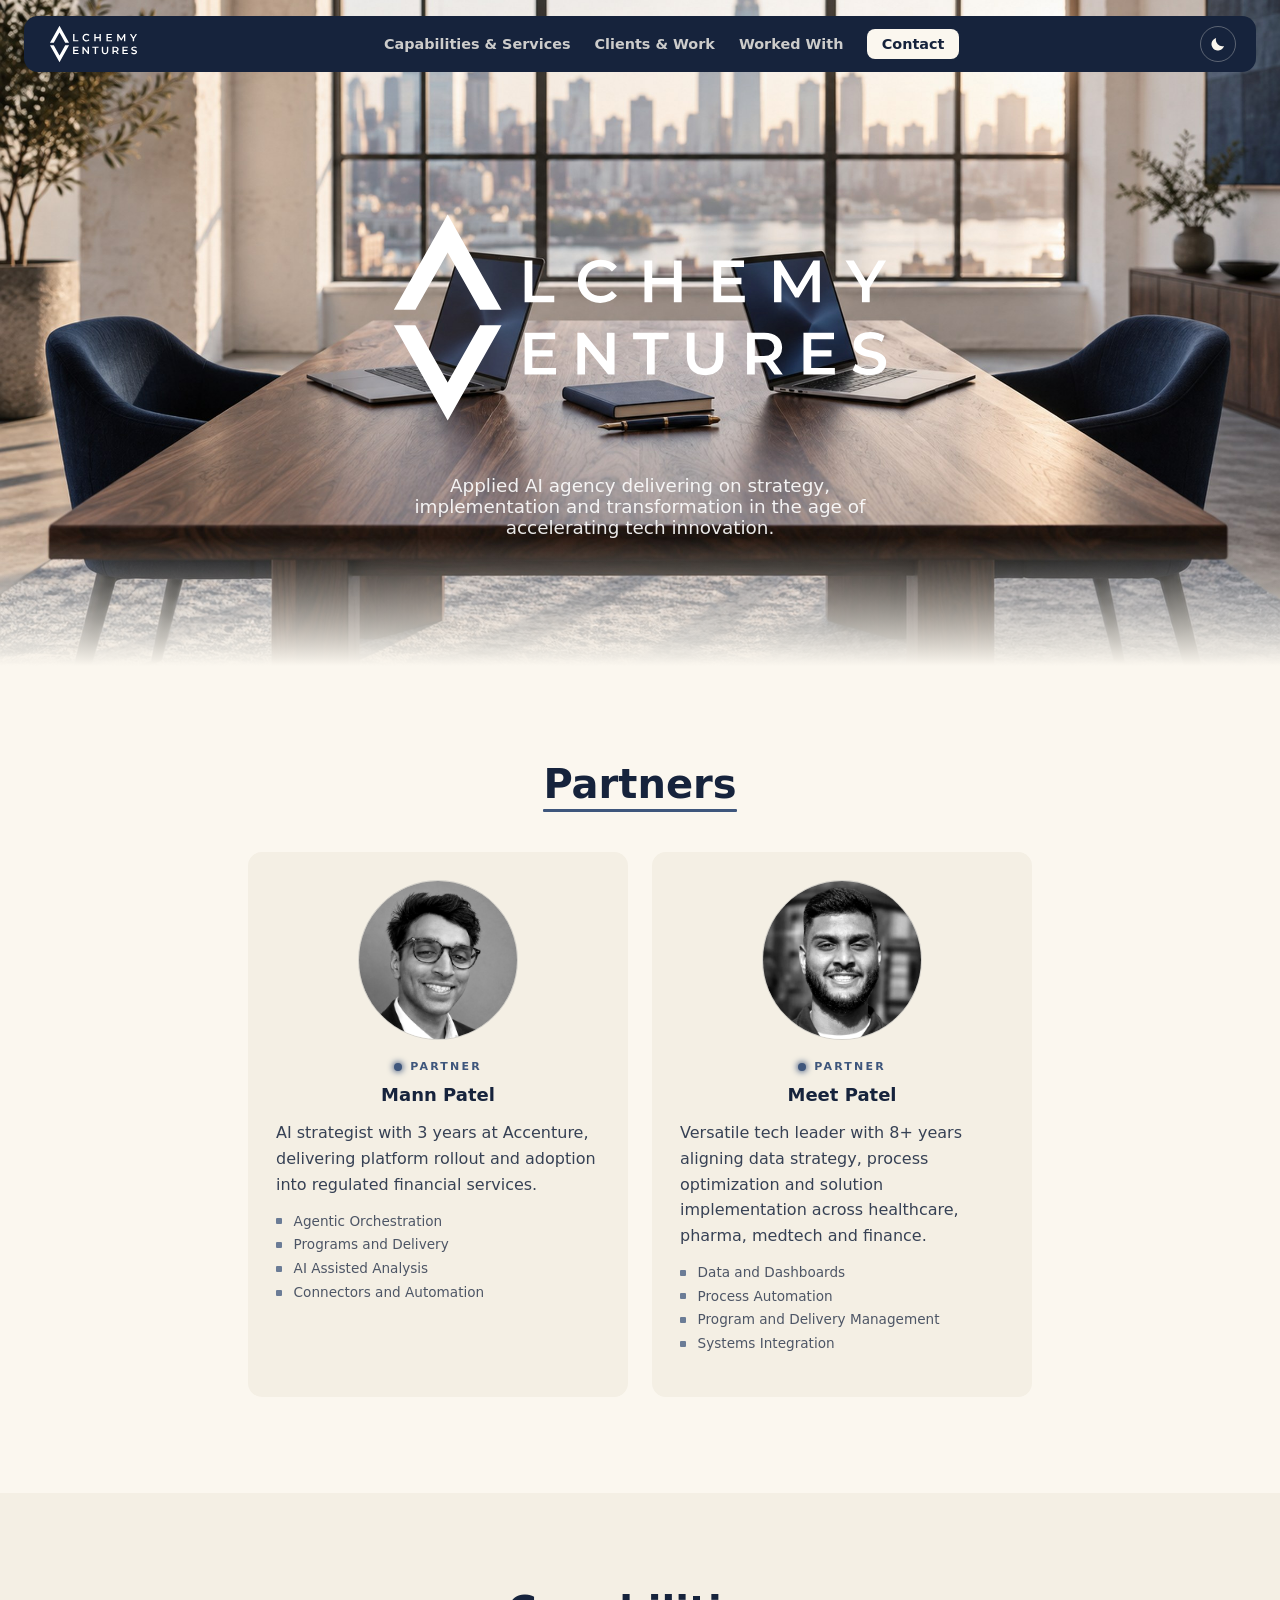
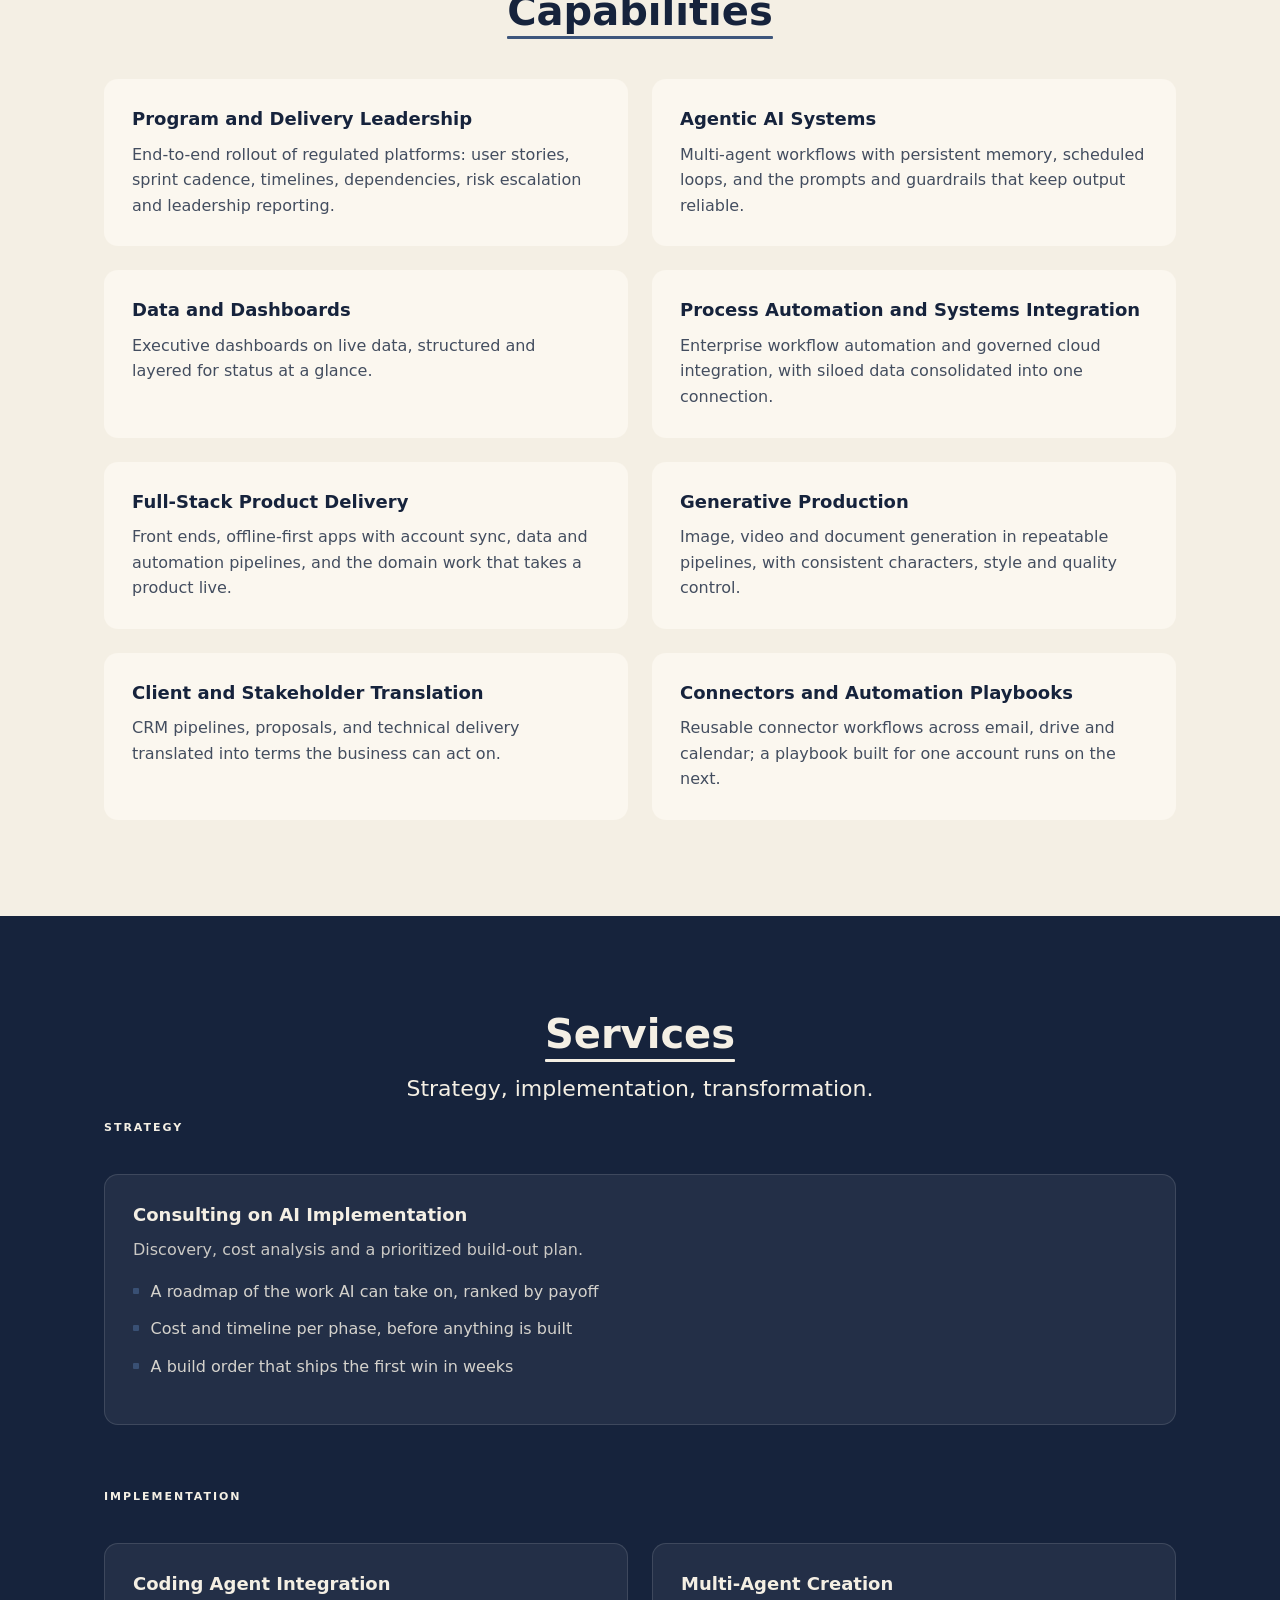
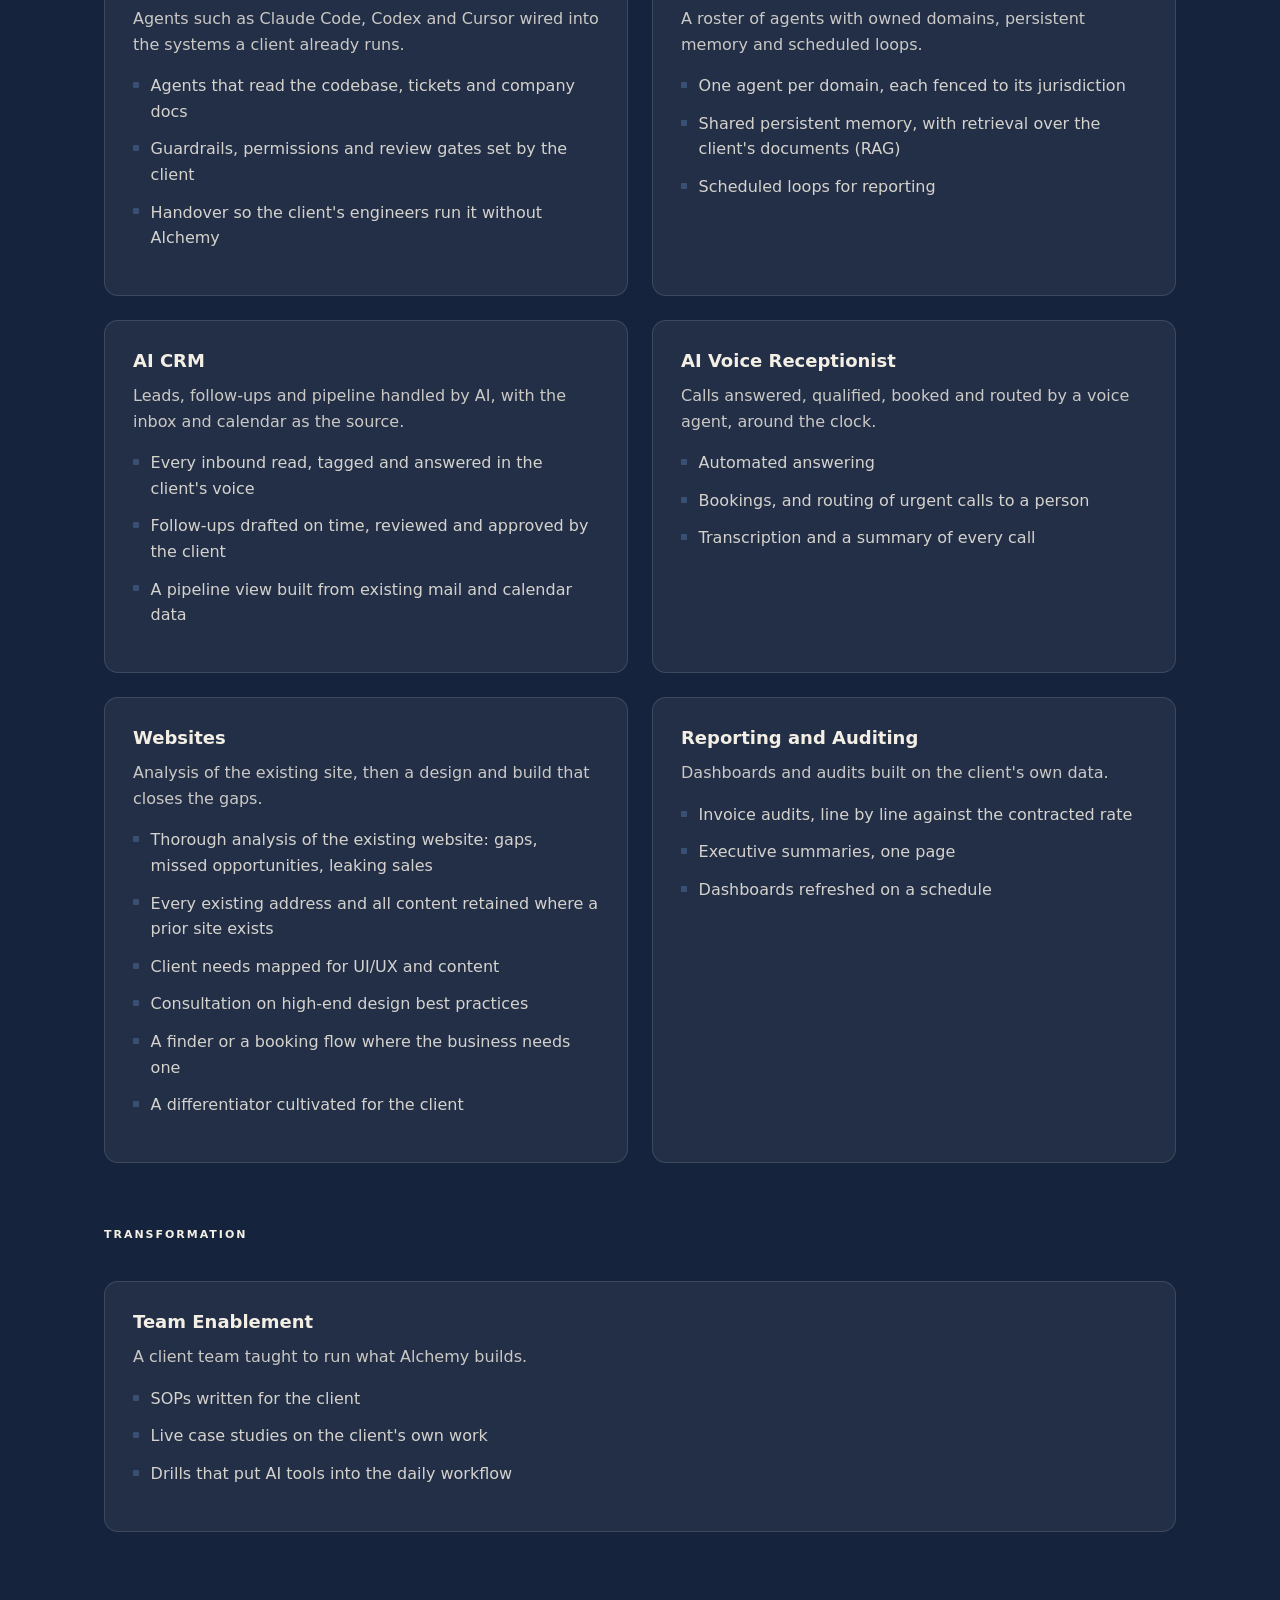
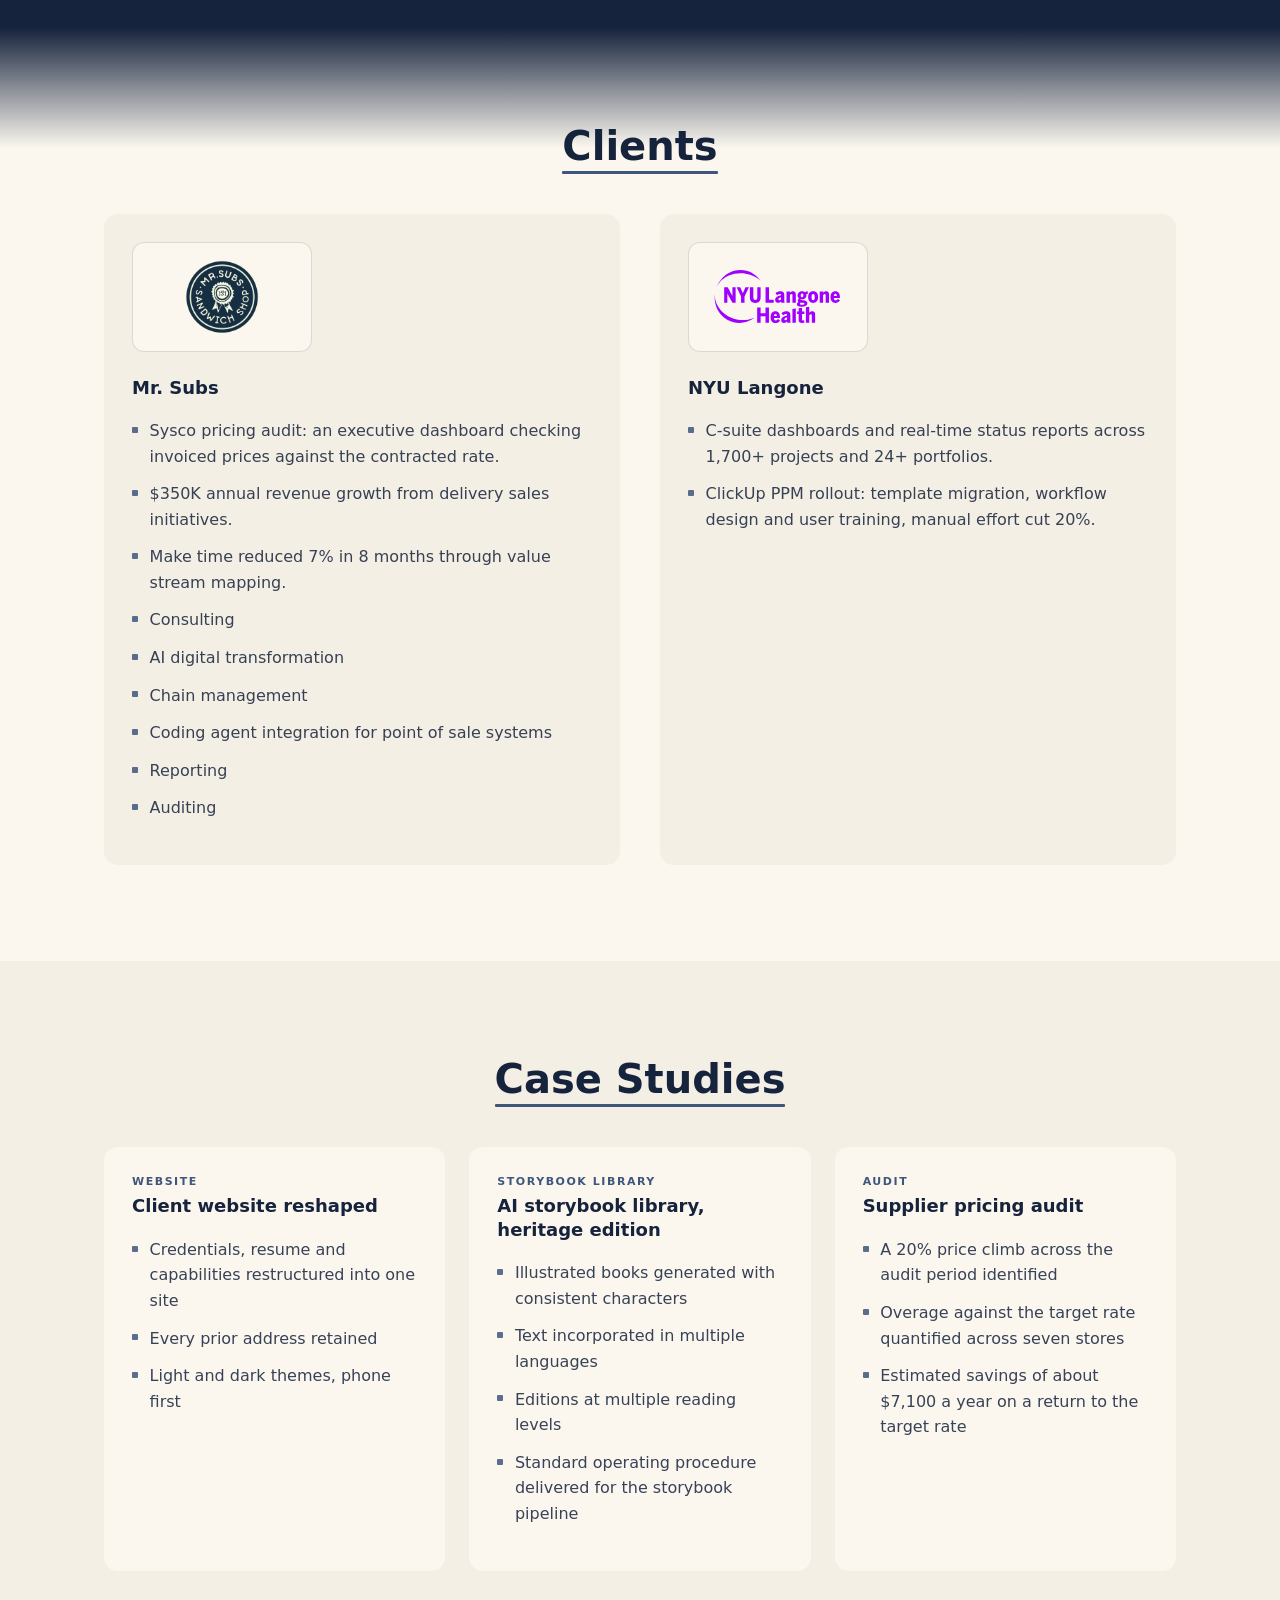
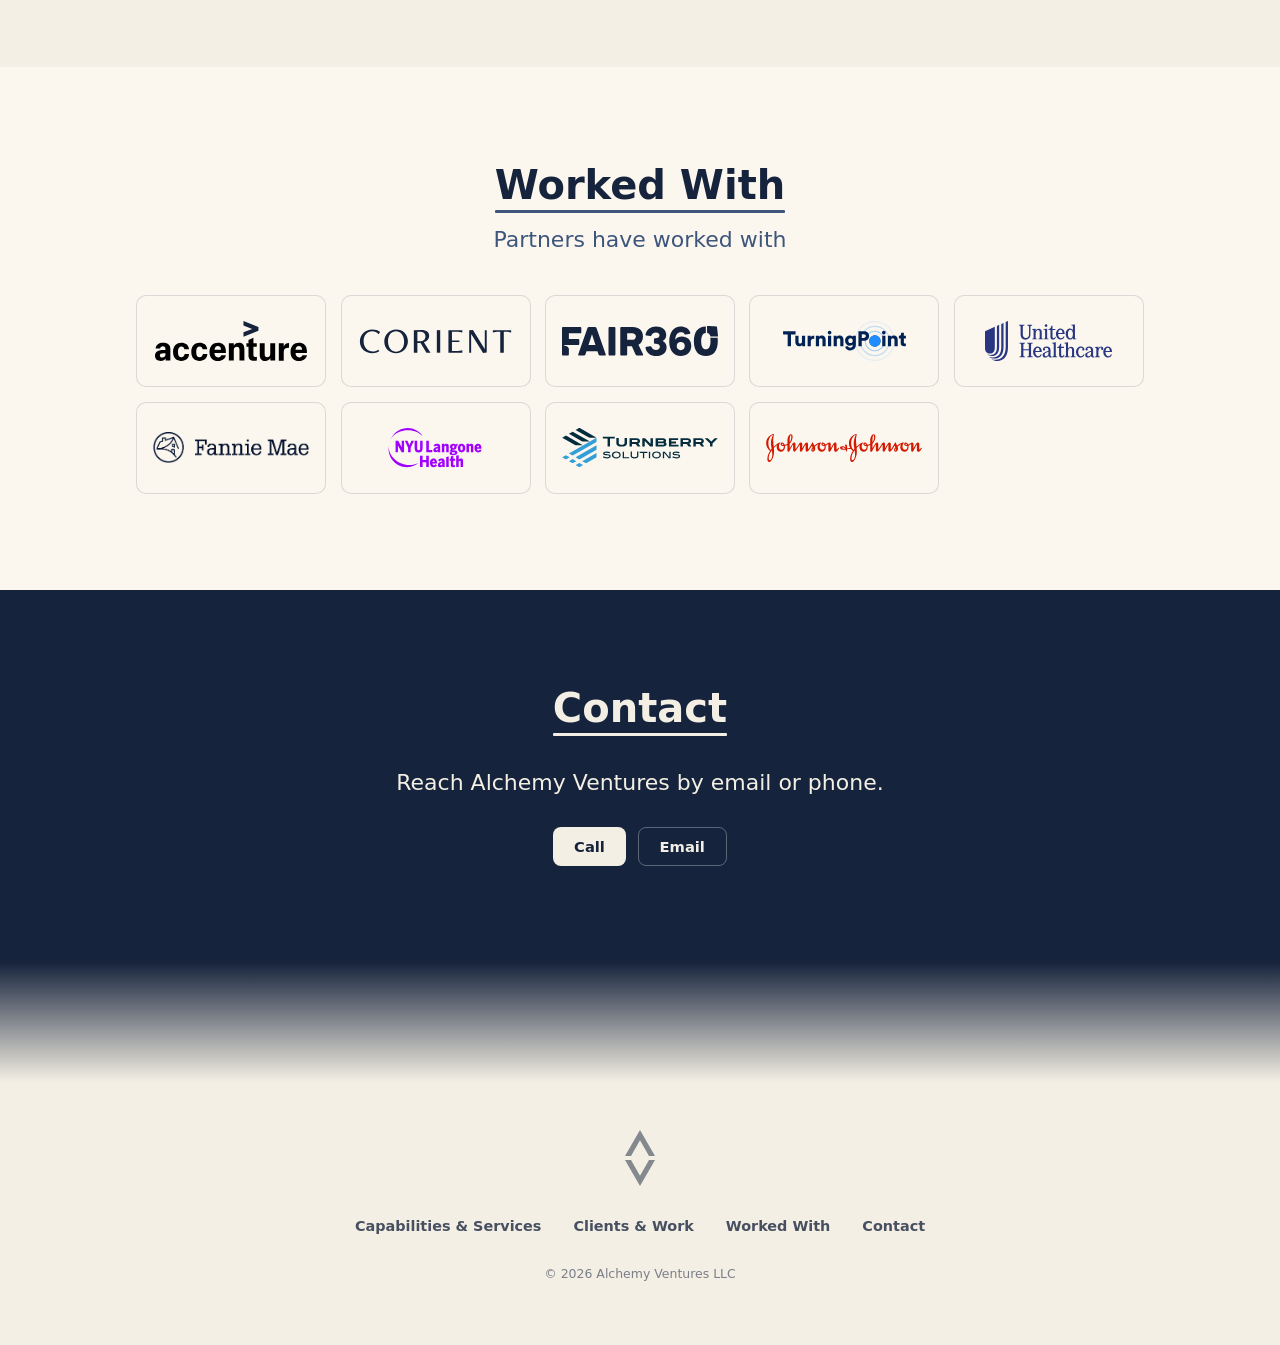
==== commit 9187173a: "Book becomes Contact: nav, section, two buttons, mailto on Email Built from 1-Projects/agency/site a" ====
--- a/index.html
+++ b/index.html
@@ -21,9 +21,9 @@
        that reads against the pill's own background — same toggle
        pattern already used for .icon-sun/.icon-moon below. Links to
        /#top; #top carries scroll-margin-top so nothing is hidden under
-       the fixed pill (tokens.css). --><a class="wordmark" href="/#top"><img class="wordmark-lockup wordmark-lockup-light" src="/brand/logo-av-stacked-montserrat-white.svg" alt="Alchemy Ventures" width="1456" height="736" decoding="async"><img class="wordmark-lockup wordmark-lockup-dark" src="/brand/logo-av-stacked-montserrat-navy.svg" alt="Alchemy Ventures" width="1456" height="736" decoding="async"></a><nav class="pill-nav" aria-label="Primary"><a href="/#capabilities" data-tip="What we build, in three stages">Capabilities &amp; Services</a><a href="/#clients" data-tip="Who we have shipped for">Clients &amp; Work</a><a href="/#worked-with" data-tip="Firms behind the work">Worked With</a><a href="/#book" class="pill-book" data-tip="Start a conversation">Book</a></nav><div class="pill-right"><button class="theme-toggle" id="theme-toggle" aria-label="Toggle dark and light mode" type="button"><svg class="icon-sun" viewBox="0 0 24 24" width="18" height="18" aria-hidden="true"><circle cx="12" cy="12" r="4.5" fill="currentColor"></circle><g stroke="currentColor" stroke-width="1.6" stroke-linecap="round"><path d="M12 2.5v2.6M12 18.9v2.6M21.5 12h-2.6M5.1 12H2.5"></path><path d="M18.4 5.6l-1.85 1.85M7.45 16.55L5.6 18.4M18.4 18.4l-1.85-1.85M7.45 7.45L5.6 5.6"></path></g></svg><svg class="icon-moon" viewBox="0 0 24 24" width="18" height="18" aria-hidden="true"><path d="M20 14.5A8.5 8.5 0 0 1 9.5 4a8.5 8.5 0 1 0 10.5 10.5Z" fill="currentColor"></path></svg></button><button class="menu-toggle" id="menu-toggle" aria-label="Open menu" aria-expanded="false" type="button"><span></span></button></div></header><div class="menu-panel" id="menu-panel" hidden><!-- Text label, red-line point 1, 2026-09-08: the mobile menu keeps
+       the fixed pill (tokens.css). --><a class="wordmark" href="/#top"><img class="wordmark-lockup wordmark-lockup-light" src="/brand/logo-av-stacked-montserrat-white.svg" alt="Alchemy Ventures" width="1456" height="736" decoding="async"><img class="wordmark-lockup wordmark-lockup-dark" src="/brand/logo-av-stacked-montserrat-navy.svg" alt="Alchemy Ventures" width="1456" height="736" decoding="async"></a><nav class="pill-nav" aria-label="Primary"><a href="/#capabilities" data-tip="What we build, in three stages">Capabilities &amp; Services</a><a href="/#clients" data-tip="Who we have shipped for">Clients &amp; Work</a><a href="/#worked-with" data-tip="Firms behind the work">Worked With</a><a href="/#contact" class="pill-book" data-tip="Start a conversation">Contact</a></nav><div class="pill-right"><button class="theme-toggle" id="theme-toggle" aria-label="Toggle dark and light mode" type="button"><svg class="icon-sun" viewBox="0 0 24 24" width="18" height="18" aria-hidden="true"><circle cx="12" cy="12" r="4.5" fill="currentColor"></circle><g stroke="currentColor" stroke-width="1.6" stroke-linecap="round"><path d="M12 2.5v2.6M12 18.9v2.6M21.5 12h-2.6M5.1 12H2.5"></path><path d="M18.4 5.6l-1.85 1.85M7.45 16.55L5.6 18.4M18.4 18.4l-1.85-1.85M7.45 7.45L5.6 5.6"></path></g></svg><svg class="icon-moon" viewBox="0 0 24 24" width="18" height="18" aria-hidden="true"><path d="M20 14.5A8.5 8.5 0 0 1 9.5 4a8.5 8.5 0 1 0 10.5 10.5Z" fill="currentColor"></path></svg></button><button class="menu-toggle" id="menu-toggle" aria-label="Open menu" aria-expanded="false" type="button"><span></span></button></div></header><div class="menu-panel" id="menu-panel" hidden><!-- Text label, red-line point 1, 2026-09-08: the mobile menu keeps
        "Alchemy Ventures" as plain text (not a link, so it does not
-       change the four-link count the nav check counts on). --><p class="menu-panel-label">Alchemy Ventures</p><a href="/#capabilities">Capabilities &amp; Services</a><a href="/#clients">Clients &amp; Work</a><a href="/#worked-with">Worked With</a><a href="/#book">Book</a></div><script>
+       change the four-link count the nav check counts on). --><p class="menu-panel-label">Alchemy Ventures</p><a href="/#capabilities">Capabilities &amp; Services</a><a href="/#clients">Clients &amp; Work</a><a href="/#worked-with">Worked With</a><a href="/#contact">Contact</a></div><script>
   (function () {
     var pill = document.getElementById("pill");
     var onScroll = function () {
@@ -76,11 +76,13 @@
                nyu-langone-health.svg, copied to
                public/logos/nyu-langone-health.svg --><div class="story-card" data-reveal><div class="story-logo-tile"><img src="/logos/nyu-langone-health.svg" alt="NYU Langone Health logo" loading="lazy" decoding="async"></div><div class="story-content"><h2>NYU Langone</h2><ul class="case-lines"><li>C-suite dashboards and real-time status reports across 1,700+ projects and 24+ portfolios.<!-- trace: portfolio-maker/clients/meet/site/src/content.ts lines 56-64 --></li><li>ClickUp PPM rollout: template migration, workflow design and user training, manual effort cut 20%.<!-- trace: portfolio-maker/clients/meet/site/src/content.ts lines 128-137 --></li></ul></div></div></div></div></section><section class="section tier-paper-2" id="work"><div class="section-inner"><!-- Case Studies, red-line point 8, 2026-09-08: no pictures, no
              links, no product or client names in the copy. Three
-             standardized cards, each a kicker, a title, three bullets. --><h2 class="section-title" data-reveal><span class="section-title-text">Case Studies</span></h2><div class="section-body work-grid"><div class="case-study-card" data-reveal><div class="work-tile-kicker">Website</div><div class="work-tile-title">Client website reshaped</div><ul class="case-lines"><li>Credentials, resume and capabilities restructured into one site</li><li>Every prior address retained</li><li>Light and dark themes, phone first</li></ul><!-- trace: mann-landing-v3/ — the agency's own site rebuild, unnamed here per red-line 8 --></div><div class="case-study-card" data-reveal><div class="work-tile-kicker">Storybook library</div><div class="work-tile-title">AI storybook library, heritage edition</div><ul class="case-lines"><li>Illustrated books generated with consistent characters</li><li>Text incorporated in multiple languages</li><li>Editions at multiple reading levels</li><li>Standard operating procedure delivered for the storybook pipeline</li></ul><!-- trace: mann-landing-v3/src/content.ts work[] slugs 'fablewick', 'ai-storybook' — unnamed here per red-line 8 --></div><div class="case-study-card" data-reveal><div class="work-tile-kicker">Audit</div><div class="work-tile-title">Supplier pricing audit</div><ul class="case-lines"><li>A 20% price climb across the audit period identified</li><li>Overage against the target rate quantified across seven stores</li><li>Estimated savings of about $7,100 a year on a return to the target rate</li></ul><!-- trace: 6-Scripts/build_mrsubs_audit_v3.py lines 491-504 (20.0% increase, +$3,601 overage across 7 stores), lines 736-745 (≈$7,116/yr estimated savings) --></div></div></div></section><section class="section tier-paper" id="worked-with"><div class="section-inner"><h2 class="section-title" data-reveal><span class="section-title-text">Worked With</span></h2><!-- red-line point 4, 2026-09-08: one wall, no Mann/Meet columns --><p class="section-lede">Partners have worked with</p><div class="section-body roster"><div class="roster-tiles"><span class="roster-tile"><img src="/logos/accenture.svg" alt="Accenture logo" loading="lazy" decoding="async"></span><span class="roster-tile"><img src="/logos/corient.svg" alt="Corient logo" loading="lazy" decoding="async"></span><span class="roster-tile"><img src="/logos/fair360.svg" alt="Fair360 logo" loading="lazy" decoding="async"></span><span class="roster-tile"><img src="/logos/turningpoint-healthcare-solutions.svg" alt="TurningPoint Healthcare Solutions logo" loading="lazy" decoding="async"></span><span class="roster-tile"><img src="/logos/unitedhealthcare.svg" alt="UnitedHealthcare Community and State logo" loading="lazy" decoding="async"></span><span class="roster-tile"><img src="/logos/fannie-mae.png" alt="Fannie Mae logo" loading="lazy" decoding="async"></span><span class="roster-tile"><img src="/logos/nyu-langone-health.svg" alt="NYU Langone Health logo" loading="lazy" decoding="async"></span><span class="roster-tile"><img src="/logos/turnberry-solutions.svg" alt="Turnberry Solutions logo" loading="lazy" decoding="async"></span><span class="roster-tile"><img src="/logos/johnson-johnson.svg" alt="Johnson &amp; Johnson logo" loading="lazy" decoding="async"></span></div></div></div></section><section class="section tier-block" id="book"><div class="section-inner"><div class="book-strip"><h2 class="section-title" data-reveal><span class="section-title-text">Book a Call</span></h2><p class="section-lede">Reach Alchemy Ventures by email or phone.</p><!-- No picture, three buttons — red-line point 10, 2026-09-08.
-               The email and phone do not exist yet: every href is "#book"
-               for now, and the Call/Email buttons carry data-pending so a
-               future wire-up (once the domain and a work line exist) is a
-               one-line change in content.mjs. --><div class="book-buttons"><a class="book-btn book-btn-primary" href="#book">Book a call</a><a class="book-btn book-btn-secondary" href="tel:+17324913448">Call</a><a class="book-btn book-btn-secondary" href="#book" data-pending="email">Email</a></div></div></div></section></main><footer class="site-footer tier-paper-2 fade-from-block"><div class="site-footer-inner"><!-- The alt carries the link's accessible name and there is no
+             standardized cards, each a kicker, a title, three bullets. --><h2 class="section-title" data-reveal><span class="section-title-text">Case Studies</span></h2><div class="section-body work-grid"><div class="case-study-card" data-reveal><div class="work-tile-kicker">Website</div><div class="work-tile-title">Client website reshaped</div><ul class="case-lines"><li>Credentials, resume and capabilities restructured into one site</li><li>Every prior address retained</li><li>Light and dark themes, phone first</li></ul><!-- trace: mann-landing-v3/ — the agency's own site rebuild, unnamed here per red-line 8 --></div><div class="case-study-card" data-reveal><div class="work-tile-kicker">Storybook library</div><div class="work-tile-title">AI storybook library, heritage edition</div><ul class="case-lines"><li>Illustrated books generated with consistent characters</li><li>Text incorporated in multiple languages</li><li>Editions at multiple reading levels</li><li>Standard operating procedure delivered for the storybook pipeline</li></ul><!-- trace: mann-landing-v3/src/content.ts work[] slugs 'fablewick', 'ai-storybook' — unnamed here per red-line 8 --></div><div class="case-study-card" data-reveal><div class="work-tile-kicker">Audit</div><div class="work-tile-title">Supplier pricing audit</div><ul class="case-lines"><li>A 20% price climb across the audit period identified</li><li>Overage against the target rate quantified across seven stores</li><li>Estimated savings of about $7,100 a year on a return to the target rate</li></ul><!-- trace: 6-Scripts/build_mrsubs_audit_v3.py lines 491-504 (20.0% increase, +$3,601 overage across 7 stores), lines 736-745 (≈$7,116/yr estimated savings) --></div></div></div></section><section class="section tier-paper" id="worked-with"><div class="section-inner"><h2 class="section-title" data-reveal><span class="section-title-text">Worked With</span></h2><!-- red-line point 4, 2026-09-08: one wall, no Mann/Meet columns --><p class="section-lede">Partners have worked with</p><div class="section-body roster"><div class="roster-tiles"><span class="roster-tile"><img src="/logos/accenture.svg" alt="Accenture logo" loading="lazy" decoding="async"></span><span class="roster-tile"><img src="/logos/corient.svg" alt="Corient logo" loading="lazy" decoding="async"></span><span class="roster-tile"><img src="/logos/fair360.svg" alt="Fair360 logo" loading="lazy" decoding="async"></span><span class="roster-tile"><img src="/logos/turningpoint-healthcare-solutions.svg" alt="TurningPoint Healthcare Solutions logo" loading="lazy" decoding="async"></span><span class="roster-tile"><img src="/logos/unitedhealthcare.svg" alt="UnitedHealthcare Community and State logo" loading="lazy" decoding="async"></span><span class="roster-tile"><img src="/logos/fannie-mae.png" alt="Fannie Mae logo" loading="lazy" decoding="async"></span><span class="roster-tile"><img src="/logos/nyu-langone-health.svg" alt="NYU Langone Health logo" loading="lazy" decoding="async"></span><span class="roster-tile"><img src="/logos/turnberry-solutions.svg" alt="Turnberry Solutions logo" loading="lazy" decoding="async"></span><span class="roster-tile"><img src="/logos/johnson-johnson.svg" alt="Johnson &amp; Johnson logo" loading="lazy" decoding="async"></span></div></div></div></section><section class="section tier-block" id="contact"><div class="section-inner"><div class="book-strip"><h2 class="section-title" data-reveal><span class="section-title-text">Contact</span></h2><p class="section-lede">Reach Alchemy Ventures by email or phone.</p><!-- No picture, two buttons — Book -> Contact, 2026-09-09 on
+               his word: the Calendly-style "Book a call" button is gone
+               (booking is still held on cost), leaving Call and Email.
+               The Call button carries his own number (his ruling
+               2026-09-08); the Email button carries his personal
+               address "for now" (his ruling 2026-09-09) — a one-line
+               change in content.mjs once a work address exists. --><div class="book-buttons"><a class="book-btn book-btn-primary" href="tel:+17324913448">Call</a><a class="book-btn book-btn-secondary" href="mailto:mann09patel@gmail.com">Email</a></div></div></div></section></main><footer class="site-footer tier-paper-2 fade-from-block"><div class="site-footer-inner"><!-- The alt carries the link's accessible name and there is no
          aria-label beside it: two names on one link is a double
          announcement, and the suite requires a non-empty alt on every img
-         anyway. One name, stated once. --><a class="site-footer-mark" href="/#top"><img src="/brand/logo-av-diamond.svg" alt="Alchemy Ventures, back to top" width="280" height="536" loading="lazy" decoding="async"></a><nav class="site-footer-nav" aria-label="Footer"><a class="site-footer-link" href="/#capabilities">Capabilities &amp; Services</a><a class="site-footer-link" href="/#clients">Clients &amp; Work</a><a class="site-footer-link" href="/#worked-with">Worked With</a><a class="site-footer-link" href="/#book">Book</a></nav><p class="site-footer-legal">&copy; 2026 Alchemy Ventures LLC</p></div></footer><script type="module">(function(){if(!window.matchMedia(`(prefers-reduced-motion: reduce)`).matches){var e=document.querySelectorAll(`[data-reveal]`);if(e.length){var t=new Map;e.forEach(function(e){var n=e.closest(`section`)||document.body,r=t.get(n)||0;t.set(n,r+1),e.classList.add(`reveal-init`),e.style.transitionDelay=r*40+`ms`});var n=new IntersectionObserver(function(e){e.forEach(function(e){e.isIntersecting&&(e.target.classList.add(`reveal-in`),n.unobserve(e.target))})},{threshold:.15});e.forEach(function(e){n.observe(e)})}}})();</script><script type="module">(function(){var e=Array.prototype.slice.call(document.querySelectorAll(`.pill-nav a[href*="#"], .menu-panel a[href*="#"]`));if(!e.length)return;var t=new Map;if(e.forEach(function(e){var n=(e.getAttribute(`href`)||``).split(`#`)[1];if(n){var r=document.getElementById(n);r&&(t.has(r)||t.set(r,[]),t.get(r).push(e))}}),!t.size)return;var n=null;function r(r){r!==n&&(e.forEach(function(e){e.classList.remove(`is-current`)}),n=r,r&&(t.get(r)||[]).forEach(function(e){e.classList.add(`is-current`)}))}var i=new Set,a=new IntersectionObserver(function(e){if(e.forEach(function(e){e.isIntersecting?i.add(e.target):i.delete(e.target)}),!i.size){r(null);return}var t=window.innerHeight/2,n=null,a=1/0;i.forEach(function(e){var r=e.getBoundingClientRect(),i=Math.abs(r.top+r.height/2-t);i<a&&(a=i,n=e)}),r(n)},{rootMargin:`-45% 0px -50% 0px`,threshold:0});t.forEach(function(e,t){a.observe(t)})})();</script></body></html>+         anyway. One name, stated once. --><a class="site-footer-mark" href="/#top"><img src="/brand/logo-av-diamond.svg" alt="Alchemy Ventures, back to top" width="280" height="536" loading="lazy" decoding="async"></a><nav class="site-footer-nav" aria-label="Footer"><a class="site-footer-link" href="/#capabilities">Capabilities &amp; Services</a><a class="site-footer-link" href="/#clients">Clients &amp; Work</a><a class="site-footer-link" href="/#worked-with">Worked With</a><a class="site-footer-link" href="/#contact">Contact</a></nav><p class="site-footer-legal">&copy; 2026 Alchemy Ventures LLC</p></div></footer><script type="module">(function(){if(!window.matchMedia(`(prefers-reduced-motion: reduce)`).matches){var e=document.querySelectorAll(`[data-reveal]`);if(e.length){var t=new Map;e.forEach(function(e){var n=e.closest(`section`)||document.body,r=t.get(n)||0;t.set(n,r+1),e.classList.add(`reveal-init`),e.style.transitionDelay=r*40+`ms`});var n=new IntersectionObserver(function(e){e.forEach(function(e){e.isIntersecting&&(e.target.classList.add(`reveal-in`),n.unobserve(e.target))})},{threshold:.15});e.forEach(function(e){n.observe(e)})}}})();</script><script type="module">(function(){var e=Array.prototype.slice.call(document.querySelectorAll(`.pill-nav a[href*="#"], .menu-panel a[href*="#"]`));if(!e.length)return;var t=new Map;if(e.forEach(function(e){var n=(e.getAttribute(`href`)||``).split(`#`)[1];if(n){var r=document.getElementById(n);r&&(t.has(r)||t.set(r,[]),t.get(r).push(e))}}),!t.size)return;var n=null;function r(r){r!==n&&(e.forEach(function(e){e.classList.remove(`is-current`)}),n=r,r&&(t.get(r)||[]).forEach(function(e){e.classList.add(`is-current`)}))}var i=new Set,a=new IntersectionObserver(function(e){if(e.forEach(function(e){e.isIntersecting?i.add(e.target):i.delete(e.target)}),!i.size){r(null);return}var t=window.innerHeight/2,n=null,a=1/0;i.forEach(function(e){var r=e.getBoundingClientRect(),i=Math.abs(r.top+r.height/2-t);i<a&&(a=i,n=e)}),r(n)},{rootMargin:`-45% 0px -50% 0px`,threshold:0});t.forEach(function(e,t){a.observe(t)})})();</script></body></html>
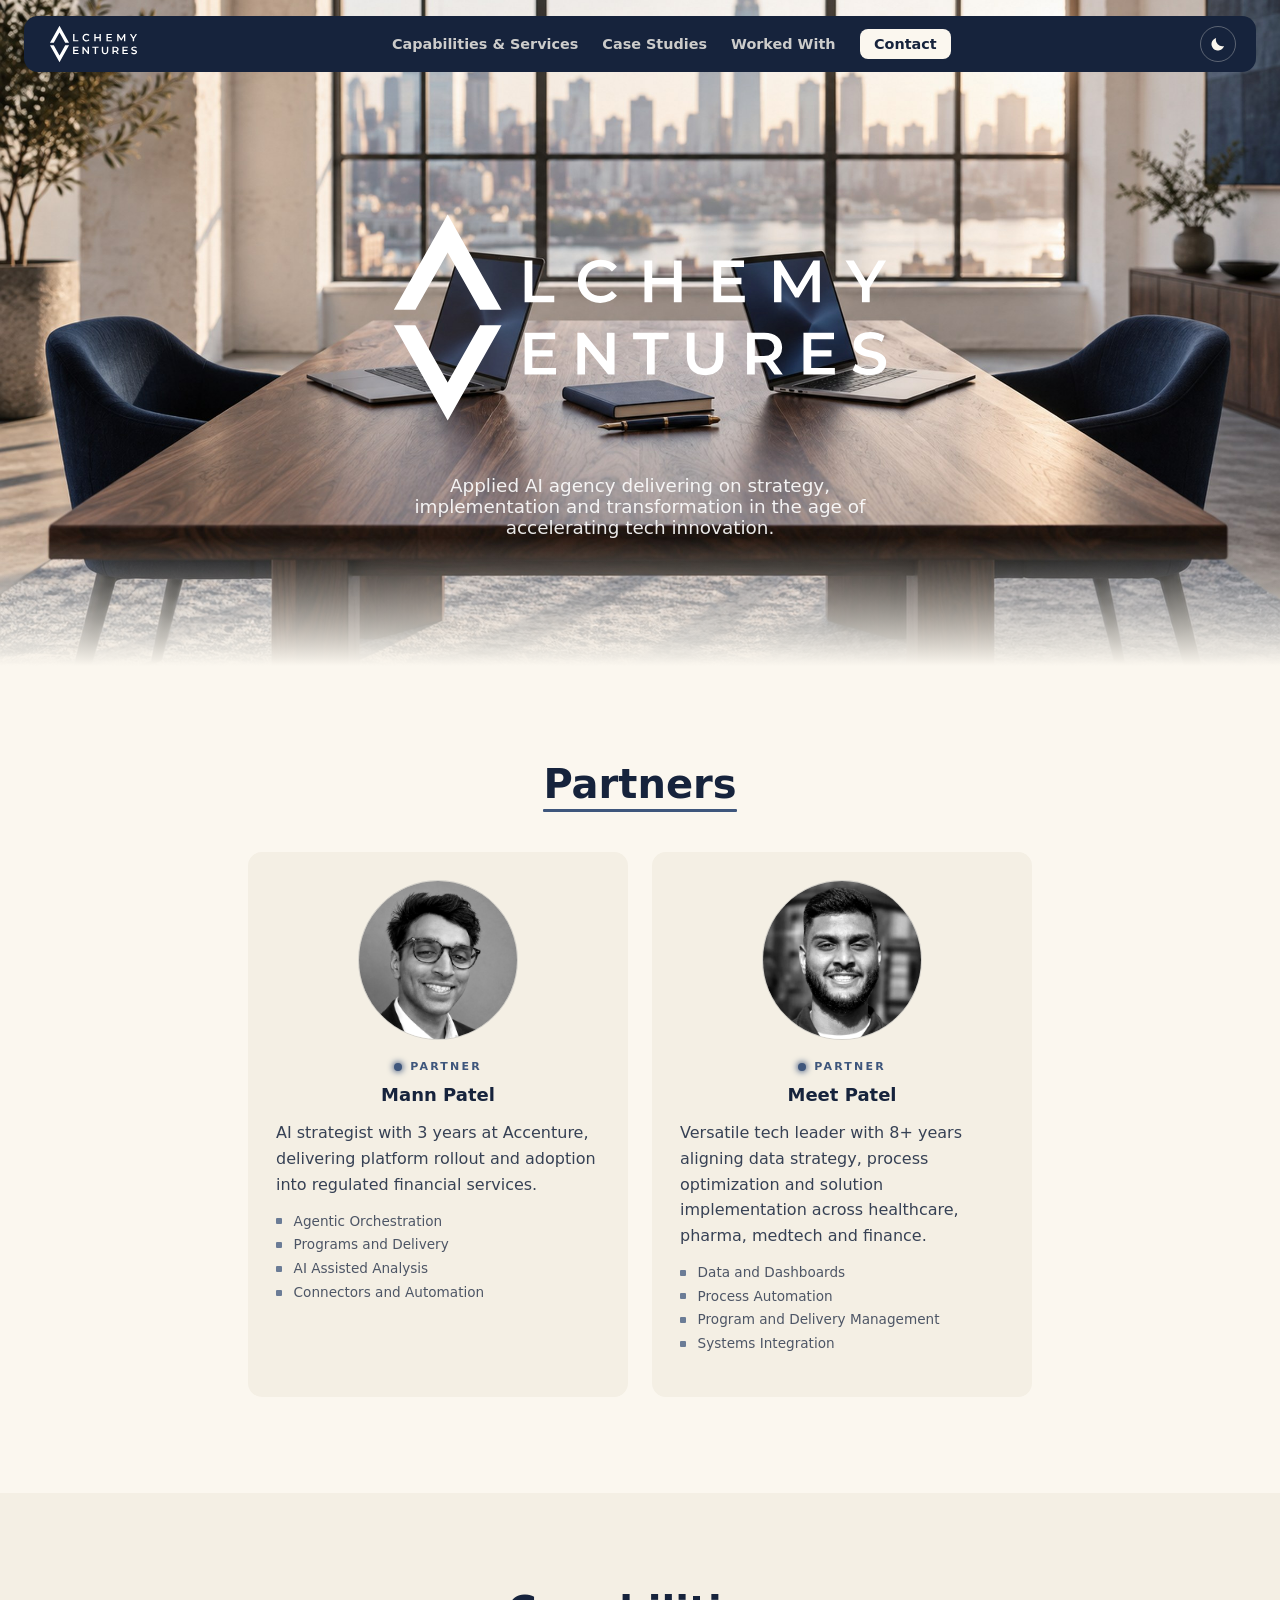
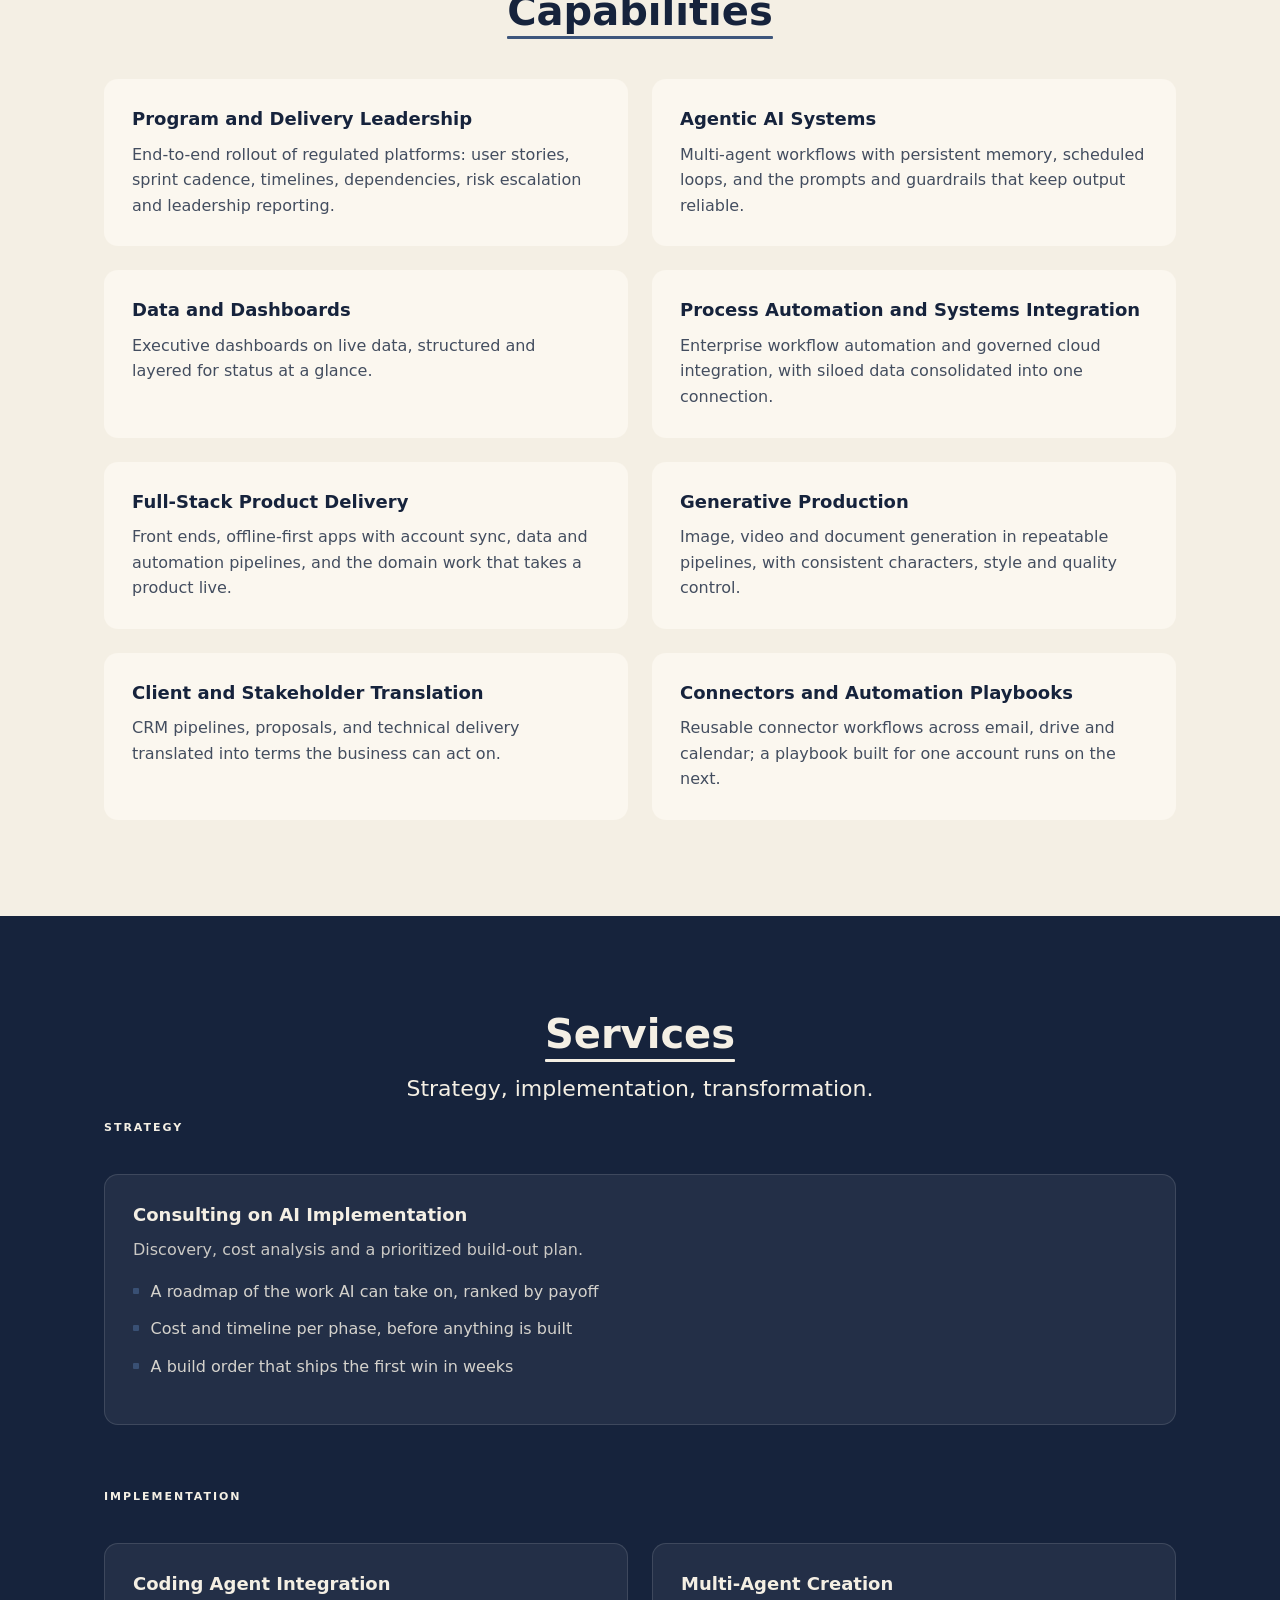
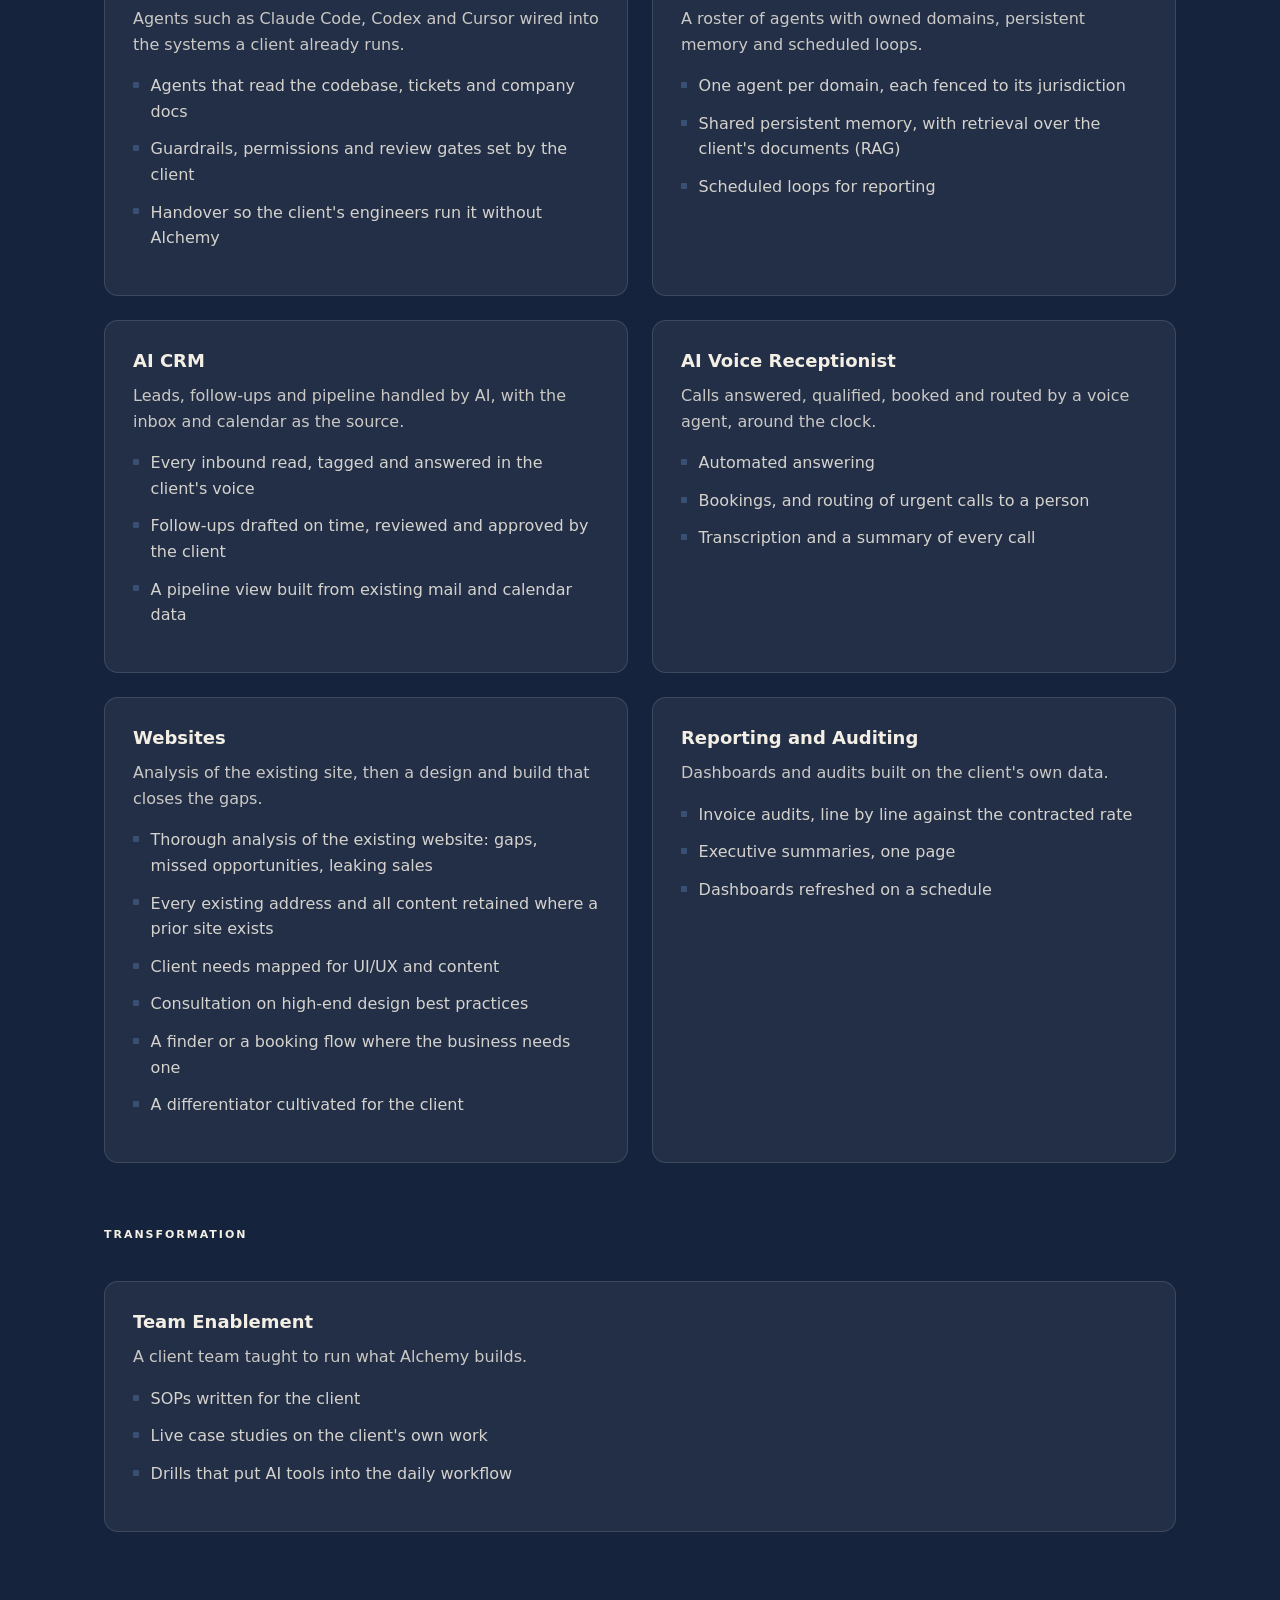
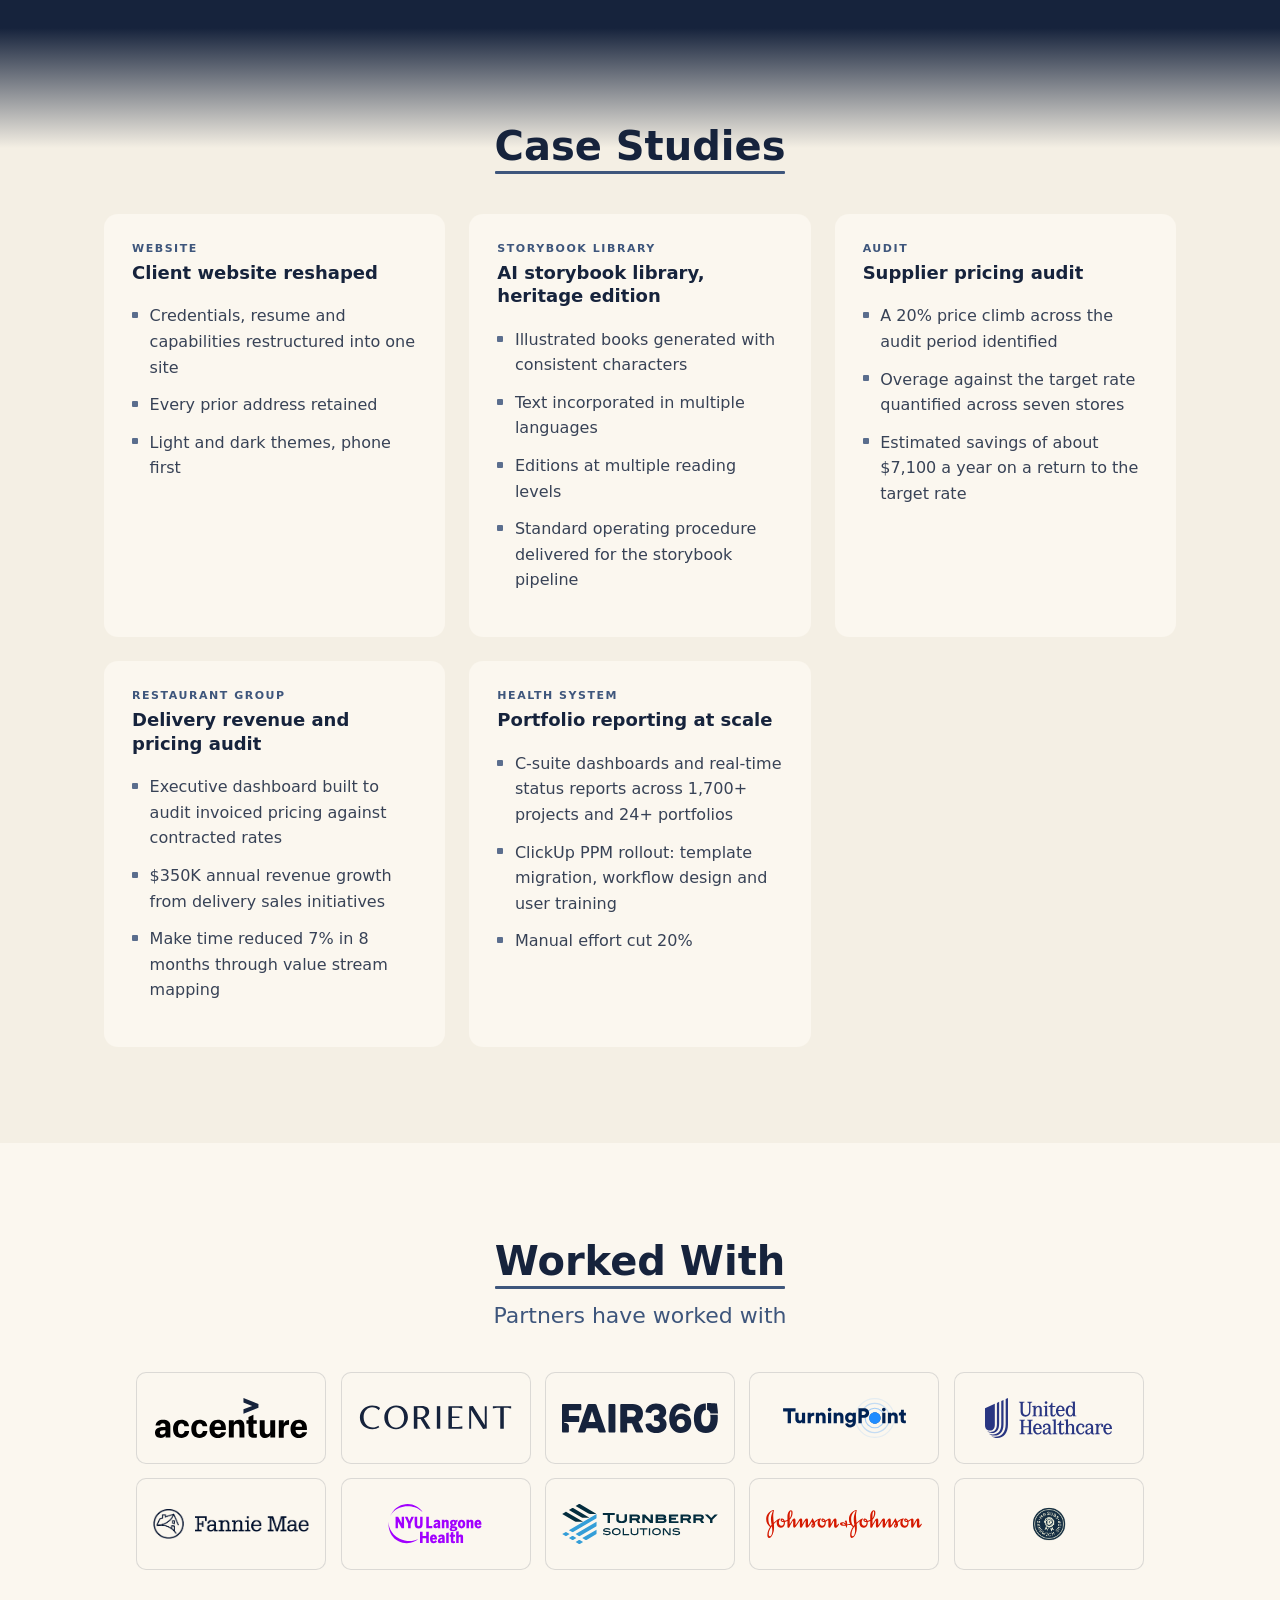
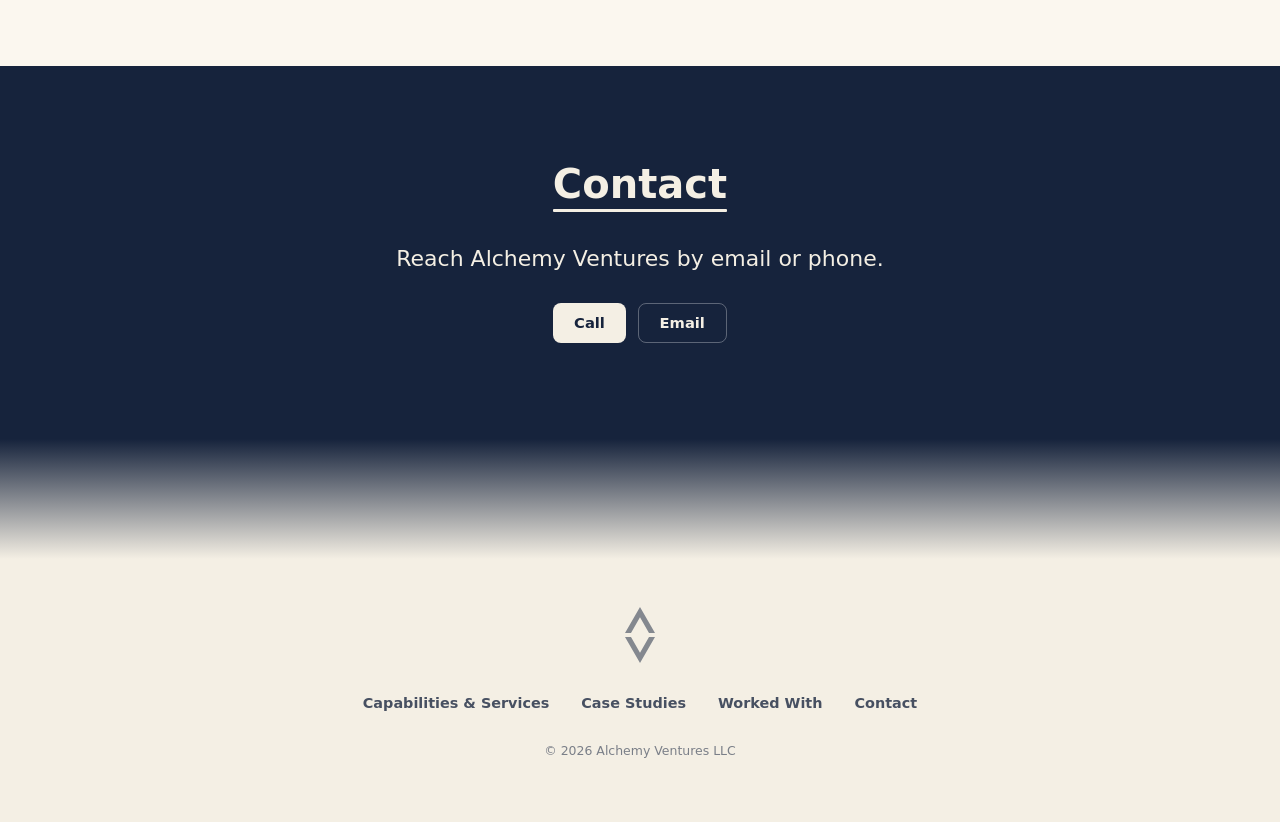
==== commit 63886445: "Clients dissolved into Case Studies; Mr. Subs on the Worked With wall Built from 1-Projects/agency/s" ====
--- a/index.html
+++ b/index.html
@@ -12,7 +12,7 @@
         document.documentElement.setAttribute("data-theme", "light");
       }
     })();
-  </script><link rel="icon" type="image/svg+xml" href="/brand/favicon.svg"><link rel="stylesheet" href="/_astro/index.B5fJVG45.css"></head><body><a class="skip-link" href="#top">Skip to main content</a><header class="pill" id="pill"><!-- Header lockup, red-line point 1, 2026-09-08: the real lockup
+  </script><link rel="icon" type="image/svg+xml" href="/brand/favicon.svg"><link rel="stylesheet" href="/_astro/index.DnjMOeKh.css"></head><body><a class="skip-link" href="#top">Skip to main content</a><header class="pill" id="pill"><!-- Header lockup, red-line point 1, 2026-09-08: the real lockup
        (public/brand/logo-av-stacked-montserrat-*.svg) replaces the
        small diamond mark + text wordmark. The pill inverts contrast
        against the page in each theme (light theme: dark navy pill,
@@ -21,9 +21,9 @@
        that reads against the pill's own background — same toggle
        pattern already used for .icon-sun/.icon-moon below. Links to
        /#top; #top carries scroll-margin-top so nothing is hidden under
-       the fixed pill (tokens.css). --><a class="wordmark" href="/#top"><img class="wordmark-lockup wordmark-lockup-light" src="/brand/logo-av-stacked-montserrat-white.svg" alt="Alchemy Ventures" width="1456" height="736" decoding="async"><img class="wordmark-lockup wordmark-lockup-dark" src="/brand/logo-av-stacked-montserrat-navy.svg" alt="Alchemy Ventures" width="1456" height="736" decoding="async"></a><nav class="pill-nav" aria-label="Primary"><a href="/#capabilities" data-tip="What we build, in three stages">Capabilities &amp; Services</a><a href="/#clients" data-tip="Who we have shipped for">Clients &amp; Work</a><a href="/#worked-with" data-tip="Firms behind the work">Worked With</a><a href="/#contact" class="pill-book" data-tip="Start a conversation">Contact</a></nav><div class="pill-right"><button class="theme-toggle" id="theme-toggle" aria-label="Toggle dark and light mode" type="button"><svg class="icon-sun" viewBox="0 0 24 24" width="18" height="18" aria-hidden="true"><circle cx="12" cy="12" r="4.5" fill="currentColor"></circle><g stroke="currentColor" stroke-width="1.6" stroke-linecap="round"><path d="M12 2.5v2.6M12 18.9v2.6M21.5 12h-2.6M5.1 12H2.5"></path><path d="M18.4 5.6l-1.85 1.85M7.45 16.55L5.6 18.4M18.4 18.4l-1.85-1.85M7.45 7.45L5.6 5.6"></path></g></svg><svg class="icon-moon" viewBox="0 0 24 24" width="18" height="18" aria-hidden="true"><path d="M20 14.5A8.5 8.5 0 0 1 9.5 4a8.5 8.5 0 1 0 10.5 10.5Z" fill="currentColor"></path></svg></button><button class="menu-toggle" id="menu-toggle" aria-label="Open menu" aria-expanded="false" type="button"><span></span></button></div></header><div class="menu-panel" id="menu-panel" hidden><!-- Text label, red-line point 1, 2026-09-08: the mobile menu keeps
+       the fixed pill (tokens.css). --><a class="wordmark" href="/#top"><img class="wordmark-lockup wordmark-lockup-light" src="/brand/logo-av-stacked-montserrat-white.svg" alt="Alchemy Ventures" width="1456" height="736" decoding="async"><img class="wordmark-lockup wordmark-lockup-dark" src="/brand/logo-av-stacked-montserrat-navy.svg" alt="Alchemy Ventures" width="1456" height="736" decoding="async"></a><nav class="pill-nav" aria-label="Primary"><a href="/#capabilities" data-tip="What we build, in three stages">Capabilities &amp; Services</a><a href="/#work" data-tip="Who we have shipped for">Case Studies</a><a href="/#worked-with" data-tip="Firms behind the work">Worked With</a><a href="/#contact" class="pill-book" data-tip="Start a conversation">Contact</a></nav><div class="pill-right"><button class="theme-toggle" id="theme-toggle" aria-label="Toggle dark and light mode" type="button"><svg class="icon-sun" viewBox="0 0 24 24" width="18" height="18" aria-hidden="true"><circle cx="12" cy="12" r="4.5" fill="currentColor"></circle><g stroke="currentColor" stroke-width="1.6" stroke-linecap="round"><path d="M12 2.5v2.6M12 18.9v2.6M21.5 12h-2.6M5.1 12H2.5"></path><path d="M18.4 5.6l-1.85 1.85M7.45 16.55L5.6 18.4M18.4 18.4l-1.85-1.85M7.45 7.45L5.6 5.6"></path></g></svg><svg class="icon-moon" viewBox="0 0 24 24" width="18" height="18" aria-hidden="true"><path d="M20 14.5A8.5 8.5 0 0 1 9.5 4a8.5 8.5 0 1 0 10.5 10.5Z" fill="currentColor"></path></svg></button><button class="menu-toggle" id="menu-toggle" aria-label="Open menu" aria-expanded="false" type="button"><span></span></button></div></header><div class="menu-panel" id="menu-panel" hidden><!-- Text label, red-line point 1, 2026-09-08: the mobile menu keeps
        "Alchemy Ventures" as plain text (not a link, so it does not
-       change the four-link count the nav check counts on). --><p class="menu-panel-label">Alchemy Ventures</p><a href="/#capabilities">Capabilities &amp; Services</a><a href="/#clients">Clients &amp; Work</a><a href="/#worked-with">Worked With</a><a href="/#contact">Contact</a></div><script>
+       change the four-link count the nav check counts on). --><p class="menu-panel-label">Alchemy Ventures</p><a href="/#capabilities">Capabilities &amp; Services</a><a href="/#work">Case Studies</a><a href="/#worked-with">Worked With</a><a href="/#contact">Contact</a></div><script>
   (function () {
     var pill = document.getElementById("pill");
     var onScroll = function () {
@@ -62,21 +62,14 @@
       });
     });
   })();
-</script><main id="top"><section class="hero tier-paper" id="hero"><img class="img-slot hero-band" src="/images/hero.jpg" alt="A shared workspace, two laptops open facing each other" width="2400" height="1350" loading="eager" fetchpriority="high" decoding="async" style="aspect-ratio:2400 / 1350"><div class="hero-copy"><h1 class="hero-line"><img class="hero-lockup" src="/brand/logo-av-stacked-montserrat-navy.svg" alt="Alchemy Ventures" width="1456" height="736" fetchpriority="high" decoding="async"></h1><p class="hero-sub">Applied AI agency delivering on strategy, implementation and transformation in the age of accelerating tech innovation.</p></div></section><section class="section tier-paper" id="team"><!-- partners backdrop gradient removed 2026-09-08 ~8:15pm on his word --><div class="section-inner"><h2 class="section-title" data-reveal><span class="section-title-text">Partners</span></h2><div class="section-body profiles"><div class="profile-card" data-reveal><img class="profile-headshot" src="/mann-headshot-v4.jpg" alt="Mann Patel portrait" width="160" height="160" loading="lazy"><!-- Partner kicker, lifted from mann-landing-v3/src/components/sections/Hero.tsx + Hero.css (.hero-kicker/.hero-dot/@keyframes hero-dot-pulse) --><p class="partner-kicker"><span class="partner-kicker-dot" aria-hidden="true"></span>PARTNER</p><div class="profile-name">Mann Patel</div><!-- trace: mann-landing-v3/src/content.ts hero.kicker --><!-- third person, converted from his own pitch's first sentence --><p class="profile-sentence">AI strategist with 3 years at Accenture, delivering platform rollout and adoption into regulated financial services.</p><ul class="profile-bullets"><li>Agentic Orchestration</li><li>Programs and Delivery</li><li>AI Assisted Analysis</li><li>Connectors and Automation</li></ul></div><div class="profile-card" data-reveal><img class="profile-headshot" src="/meet-headshot-v2.jpg" alt="Meet Patel portrait" width="160" height="160" loading="lazy"><p class="partner-kicker"><span class="partner-kicker-dot" aria-hidden="true"></span>PARTNER</p><div class="profile-name">Meet Patel</div><!-- trace: portfolio-maker/clients/meet/site/src/content.ts hero.kicker --><!-- third person, converted from his own site's hero.pitch --><p class="profile-sentence">Versatile tech leader with 8+ years aligning data strategy, process optimization and solution implementation across healthcare, pharma, medtech and finance.</p><ul class="profile-bullets"><li>Data and Dashboards</li><li>Process Automation</li><li>Program and Delivery Management</li><li>Systems Integration</li></ul></div></div></div></section><section class="section tier-paper-2" id="capabilities"><div class="section-inner"><h2 class="section-title" data-reveal><span class="section-title-text">Capabilities</span></h2><div class="section-body cap-grid"><div class="cap-card" data-reveal><div class="cap-title">Program and Delivery Leadership</div><div class="cap-text">End-to-end rollout of regulated platforms: user stories, sprint cadence, timelines, dependencies, risk escalation and leadership reporting.</div><!-- trace: Mann content.ts capabilities[0] 'Programs and Delivery' + Meet content.ts capabilities[2] 'Program and Delivery Management' --></div><div class="cap-card" data-reveal><div class="cap-title">Agentic AI Systems</div><div class="cap-text">Multi-agent workflows with persistent memory, scheduled loops, and the prompts and guardrails that keep output reliable.</div><!-- trace: Mann content.ts capabilities[2] 'Agentic Orchestration' + capabilities[3] 'Prompt and Context Engineering' --></div><div class="cap-card" data-reveal><div class="cap-title">Data and Dashboards</div><div class="cap-text">Executive dashboards on live data, structured and layered for status at a glance.</div><!-- trace: Meet content.ts capabilities[0] 'Data and Dashboards' + Mann content.ts capabilities[4] 'AI Assisted Analysis' --></div><div class="cap-card" data-reveal><div class="cap-title">Process Automation and Systems Integration</div><div class="cap-text">Enterprise workflow automation and governed cloud integration, with siloed data consolidated into one connection.</div><!-- trace: Meet content.ts capabilities[1] 'Process Automation' + capabilities[3] 'Systems Integration' --></div><div class="cap-card" data-reveal><div class="cap-title">Full-Stack Product Delivery</div><div class="cap-text">Front ends, offline-first apps with account sync, data and automation pipelines, and the domain work that takes a product live.</div><!-- trace: Mann content.ts capabilities[5] 'Full Stack Delivery' --></div><div class="cap-card" data-reveal><div class="cap-title">Generative Production</div><div class="cap-text">Image, video and document generation in repeatable pipelines, with consistent characters, style and quality control.</div><!-- trace: Mann content.ts capabilities[6] 'Generative Production' --></div><div class="cap-card" data-reveal><div class="cap-title">Client and Stakeholder Translation</div><div class="cap-text">CRM pipelines, proposals, and technical delivery translated into terms the business can act on.</div><!-- trace: Mann content.ts capabilities[1] 'Client and Wealth Advisory' + Meet content.ts experience (e.g. UHC: 'primary liaison for 20 Health Plans'; NYU: 'C-suite dashboards and real-time status reports') --></div><div class="cap-card" data-reveal><div class="cap-title">Connectors and Automation Playbooks</div><div class="cap-text">Reusable connector workflows across email, drive and calendar; a playbook built for one account runs on the next.</div><!-- trace: Mann content.ts capabilities[7] 'Connectors and Automation' --></div></div></div></section><section class="section tier-block" id="services"><div class="section-inner"><h2 class="section-title" data-reveal><span class="section-title-text">Services</span></h2><p class="section-lede">Strategy, implementation, transformation.</p><div class="service-stage"><h3 class="service-stage-title">Strategy</h3><div class="section-body service-grid"><div class="service-card" data-reveal><!-- service pictures removed 2026-09-08 ~8pm on his word ("Remove all services pictures for now"); the slot data stays in content.mjs for their return --><div class="cap-title">Consulting on AI Implementation</div><div class="cap-text">Discovery, cost analysis and a prioritized build-out plan.</div><ul class="case-lines"><li>A roadmap of the work AI can take on, ranked by payoff</li><li>Cost and timeline per phase, before anything is built</li><li>A build order that ships the first win in weeks</li></ul><!-- trace: his edits 2026-09-08, Fable completion; artifact status unchanged from wave 3d: see git history of this block --></div></div></div><div class="service-stage"><h3 class="service-stage-title">Implementation</h3><div class="section-body service-grid"><div class="service-card" data-reveal><!-- service pictures removed 2026-09-08 ~8pm on his word ("Remove all services pictures for now"); the slot data stays in content.mjs for their return --><div class="cap-title">Coding Agent Integration</div><div class="cap-text">Agents such as Claude Code, Codex and Cursor wired into the systems a client already runs.</div><ul class="case-lines"><li>Agents that read the codebase, tickets and company docs</li><li>Guardrails, permissions and review gates set by the client</li><li>Handover so the client&#39;s engineers run it without Alchemy</li></ul><!-- trace: his edits 2026-09-08, Fable completion; artifact status unchanged from wave 3d: see git history of this block --></div><div class="service-card" data-reveal><!-- service pictures removed 2026-09-08 ~8pm on his word ("Remove all services pictures for now"); the slot data stays in content.mjs for their return --><div class="cap-title">Multi-Agent Creation</div><div class="cap-text">A roster of agents with owned domains, persistent memory and scheduled loops.</div><ul class="case-lines"><li>One agent per domain, each fenced to its jurisdiction</li><li>Shared persistent memory, with retrieval over the client&#39;s documents (RAG)</li><li>Scheduled loops for reporting</li></ul><!-- trace: his edits 2026-09-08, Fable completion; artifact status unchanged from wave 3d: see git history of this block --></div><div class="service-card" data-reveal><!-- service pictures removed 2026-09-08 ~8pm on his word ("Remove all services pictures for now"); the slot data stays in content.mjs for their return --><div class="cap-title">AI CRM</div><div class="cap-text">Leads, follow-ups and pipeline handled by AI, with the inbox and calendar as the source.</div><ul class="case-lines"><li>Every inbound read, tagged and answered in the client&#39;s voice</li><li>Follow-ups drafted on time, reviewed and approved by the client</li><li>A pipeline view built from existing mail and calendar data</li></ul><!-- trace: his edits 2026-09-08, Fable completion; artifact status unchanged from wave 3d: see git history of this block --></div><div class="service-card" data-reveal><!-- service pictures removed 2026-09-08 ~8pm on his word ("Remove all services pictures for now"); the slot data stays in content.mjs for their return --><div class="cap-title">AI Voice Receptionist</div><div class="cap-text">Calls answered, qualified, booked and routed by a voice agent, around the clock.</div><ul class="case-lines"><li>Automated answering</li><li>Bookings, and routing of urgent calls to a person</li><li>Transcription and a summary of every call</li></ul><!-- trace: his edits 2026-09-08, Fable completion; artifact status unchanged from wave 3d: see git history of this block --></div><div class="service-card" data-reveal><!-- service pictures removed 2026-09-08 ~8pm on his word ("Remove all services pictures for now"); the slot data stays in content.mjs for their return --><div class="cap-title">Websites</div><div class="cap-text">Analysis of the existing site, then a design and build that closes the gaps.</div><ul class="case-lines"><li>Thorough analysis of the existing website: gaps, missed opportunities, leaking sales</li><li>Every existing address and all content retained where a prior site exists</li><li>Client needs mapped for UI/UX and content</li><li>Consultation on high-end design best practices</li><li>A finder or a booking flow where the business needs one</li><li>A differentiator cultivated for the client</li></ul><!-- trace: his edits 2026-09-08, Fable completion; artifact status unchanged from wave 3d: see git history of this block --></div><div class="service-card" data-reveal><!-- service pictures removed 2026-09-08 ~8pm on his word ("Remove all services pictures for now"); the slot data stays in content.mjs for their return --><div class="cap-title">Reporting and Auditing</div><div class="cap-text">Dashboards and audits built on the client&#39;s own data.</div><ul class="case-lines"><li>Invoice audits, line by line against the contracted rate</li><li>Executive summaries, one page</li><li>Dashboards refreshed on a schedule</li></ul><!-- trace: his edits 2026-09-08, Fable completion; artifact status unchanged from wave 3d: see git history of this block --></div></div></div><div class="service-stage"><h3 class="service-stage-title">Transformation</h3><div class="section-body service-grid"><div class="service-card" data-reveal><!-- service pictures removed 2026-09-08 ~8pm on his word ("Remove all services pictures for now"); the slot data stays in content.mjs for their return --><div class="cap-title">Team Enablement</div><div class="cap-text">A client team taught to run what Alchemy builds.</div><ul class="case-lines"><li>SOPs written for the client</li><li>Live case studies on the client&#39;s own work</li><li>Drills that put AI tools into the daily workflow</li></ul><!-- trace: his edits 2026-09-08, Fable completion; artifact status unchanged from wave 3d: see git history of this block; title DRAFT, red-line point 3 --></div></div></div></div></section><section class="section tier-paper fade-from-block" id="clients"><div class="section-inner"><h2 class="section-title" data-reveal><span class="section-title-text">Clients</span></h2><div class="section-body client-stories"><!-- ------------------------------------------------- Mr. Subs --
-               Logo tile, red-line point 7, 2026-09-08: real logo on a
-               paper tile, aligned with the list; hairline divider
-               separates identity from the list.
-               trace: 1-Projects/mr-subs/data/mr-subs-logo.webp, copied
-               to public/logos/mr-subs-logo.webp --><div class="story-card" data-reveal><div class="story-logo-tile"><img src="/logos/mr-subs-logo.webp" alt="Mr. Subs logo" loading="lazy" decoding="async"></div><div class="story-content"><h2>Mr. Subs</h2><ul class="case-lines"><li>Sysco pricing audit: an executive dashboard checking invoiced prices against the contracted rate.<!-- trace: 6-Scripts/build_mrsubs_audit_v3.py; 5-References/professional-identity.md line 53 --></li><li>$350K annual revenue growth from delivery sales initiatives.<!-- trace: 1-Projects/portfolio-maker/clients/meet/content-map-filled.md line 55 --></li><li>Make time reduced 7% in 8 months through value stream mapping.<!-- trace: 1-Projects/portfolio-maker/clients/meet/content-map-filled.md line 55 --></li><li>Consulting<!-- his statement 2026-09-08, no artifact on file --></li><li>AI digital transformation<!-- his statement 2026-09-08, no artifact on file --></li><li>Chain management<!-- his statement 2026-09-08, no artifact on file --></li><li>Coding agent integration for point of sale systems<!-- his statement 2026-09-08, no artifact on file --></li><li>Reporting<!-- trace: 6-Scripts/build_mrsubs_audit_v3.py, the pricing audit above --></li><li>Auditing<!-- trace: 6-Scripts/build_mrsubs_audit_v3.py, the pricing audit above --></li></ul></div></div><!-- ---------------------------------------------- NYU Langone --
-               Mann ruled 2026-09-08 that NYU Langone is an Alchemy client;
-               Meet's sign-off before the site is public stays a gate
-               (deployer). Logo tile, red-line point 7: real logo, no
-               stock photo.
-               trace: portfolio-maker/clients/meet/site/public/logos/
-               nyu-langone-health.svg, copied to
-               public/logos/nyu-langone-health.svg --><div class="story-card" data-reveal><div class="story-logo-tile"><img src="/logos/nyu-langone-health.svg" alt="NYU Langone Health logo" loading="lazy" decoding="async"></div><div class="story-content"><h2>NYU Langone</h2><ul class="case-lines"><li>C-suite dashboards and real-time status reports across 1,700+ projects and 24+ portfolios.<!-- trace: portfolio-maker/clients/meet/site/src/content.ts lines 56-64 --></li><li>ClickUp PPM rollout: template migration, workflow design and user training, manual effort cut 20%.<!-- trace: portfolio-maker/clients/meet/site/src/content.ts lines 128-137 --></li></ul></div></div></div></div></section><section class="section tier-paper-2" id="work"><div class="section-inner"><!-- Case Studies, red-line point 8, 2026-09-08: no pictures, no
-             links, no product or client names in the copy. Three
-             standardized cards, each a kicker, a title, three bullets. --><h2 class="section-title" data-reveal><span class="section-title-text">Case Studies</span></h2><div class="section-body work-grid"><div class="case-study-card" data-reveal><div class="work-tile-kicker">Website</div><div class="work-tile-title">Client website reshaped</div><ul class="case-lines"><li>Credentials, resume and capabilities restructured into one site</li><li>Every prior address retained</li><li>Light and dark themes, phone first</li></ul><!-- trace: mann-landing-v3/ — the agency's own site rebuild, unnamed here per red-line 8 --></div><div class="case-study-card" data-reveal><div class="work-tile-kicker">Storybook library</div><div class="work-tile-title">AI storybook library, heritage edition</div><ul class="case-lines"><li>Illustrated books generated with consistent characters</li><li>Text incorporated in multiple languages</li><li>Editions at multiple reading levels</li><li>Standard operating procedure delivered for the storybook pipeline</li></ul><!-- trace: mann-landing-v3/src/content.ts work[] slugs 'fablewick', 'ai-storybook' — unnamed here per red-line 8 --></div><div class="case-study-card" data-reveal><div class="work-tile-kicker">Audit</div><div class="work-tile-title">Supplier pricing audit</div><ul class="case-lines"><li>A 20% price climb across the audit period identified</li><li>Overage against the target rate quantified across seven stores</li><li>Estimated savings of about $7,100 a year on a return to the target rate</li></ul><!-- trace: 6-Scripts/build_mrsubs_audit_v3.py lines 491-504 (20.0% increase, +$3,601 overage across 7 stores), lines 736-745 (≈$7,116/yr estimated savings) --></div></div></div></section><section class="section tier-paper" id="worked-with"><div class="section-inner"><h2 class="section-title" data-reveal><span class="section-title-text">Worked With</span></h2><!-- red-line point 4, 2026-09-08: one wall, no Mann/Meet columns --><p class="section-lede">Partners have worked with</p><div class="section-body roster"><div class="roster-tiles"><span class="roster-tile"><img src="/logos/accenture.svg" alt="Accenture logo" loading="lazy" decoding="async"></span><span class="roster-tile"><img src="/logos/corient.svg" alt="Corient logo" loading="lazy" decoding="async"></span><span class="roster-tile"><img src="/logos/fair360.svg" alt="Fair360 logo" loading="lazy" decoding="async"></span><span class="roster-tile"><img src="/logos/turningpoint-healthcare-solutions.svg" alt="TurningPoint Healthcare Solutions logo" loading="lazy" decoding="async"></span><span class="roster-tile"><img src="/logos/unitedhealthcare.svg" alt="UnitedHealthcare Community and State logo" loading="lazy" decoding="async"></span><span class="roster-tile"><img src="/logos/fannie-mae.png" alt="Fannie Mae logo" loading="lazy" decoding="async"></span><span class="roster-tile"><img src="/logos/nyu-langone-health.svg" alt="NYU Langone Health logo" loading="lazy" decoding="async"></span><span class="roster-tile"><img src="/logos/turnberry-solutions.svg" alt="Turnberry Solutions logo" loading="lazy" decoding="async"></span><span class="roster-tile"><img src="/logos/johnson-johnson.svg" alt="Johnson &amp; Johnson logo" loading="lazy" decoding="async"></span></div></div></div></section><section class="section tier-block" id="contact"><div class="section-inner"><div class="book-strip"><h2 class="section-title" data-reveal><span class="section-title-text">Contact</span></h2><p class="section-lede">Reach Alchemy Ventures by email or phone.</p><!-- No picture, two buttons — Book -> Contact, 2026-09-09 on
+</script><main id="top"><section class="hero tier-paper" id="hero"><img class="img-slot hero-band" src="/images/hero.jpg" alt="A shared workspace, two laptops open facing each other" width="2400" height="1350" loading="eager" fetchpriority="high" decoding="async" style="aspect-ratio:2400 / 1350"><div class="hero-copy"><h1 class="hero-line"><img class="hero-lockup" src="/brand/logo-av-stacked-montserrat-navy.svg" alt="Alchemy Ventures" width="1456" height="736" fetchpriority="high" decoding="async"></h1><p class="hero-sub">Applied AI agency delivering on strategy, implementation and transformation in the age of accelerating tech innovation.</p></div></section><section class="section tier-paper" id="team"><!-- partners backdrop gradient removed 2026-09-08 ~8:15pm on his word --><div class="section-inner"><h2 class="section-title" data-reveal><span class="section-title-text">Partners</span></h2><div class="section-body profiles"><div class="profile-card" data-reveal><img class="profile-headshot" src="/mann-headshot-v4.jpg" alt="Mann Patel portrait" width="160" height="160" loading="lazy"><!-- Partner kicker, lifted from mann-landing-v3/src/components/sections/Hero.tsx + Hero.css (.hero-kicker/.hero-dot/@keyframes hero-dot-pulse) --><p class="partner-kicker"><span class="partner-kicker-dot" aria-hidden="true"></span>PARTNER</p><div class="profile-name">Mann Patel</div><!-- trace: mann-landing-v3/src/content.ts hero.kicker --><!-- third person, converted from his own pitch's first sentence --><p class="profile-sentence">AI strategist with 3 years at Accenture, delivering platform rollout and adoption into regulated financial services.</p><ul class="profile-bullets"><li>Agentic Orchestration</li><li>Programs and Delivery</li><li>AI Assisted Analysis</li><li>Connectors and Automation</li></ul></div><div class="profile-card" data-reveal><img class="profile-headshot" src="/meet-headshot-v2.jpg" alt="Meet Patel portrait" width="160" height="160" loading="lazy"><p class="partner-kicker"><span class="partner-kicker-dot" aria-hidden="true"></span>PARTNER</p><div class="profile-name">Meet Patel</div><!-- trace: portfolio-maker/clients/meet/site/src/content.ts hero.kicker --><!-- third person, converted from his own site's hero.pitch --><p class="profile-sentence">Versatile tech leader with 8+ years aligning data strategy, process optimization and solution implementation across healthcare, pharma, medtech and finance.</p><ul class="profile-bullets"><li>Data and Dashboards</li><li>Process Automation</li><li>Program and Delivery Management</li><li>Systems Integration</li></ul></div></div></div></section><section class="section tier-paper-2" id="capabilities"><div class="section-inner"><h2 class="section-title" data-reveal><span class="section-title-text">Capabilities</span></h2><div class="section-body cap-grid"><div class="cap-card" data-reveal><div class="cap-title">Program and Delivery Leadership</div><div class="cap-text">End-to-end rollout of regulated platforms: user stories, sprint cadence, timelines, dependencies, risk escalation and leadership reporting.</div><!-- trace: Mann content.ts capabilities[0] 'Programs and Delivery' + Meet content.ts capabilities[2] 'Program and Delivery Management' --></div><div class="cap-card" data-reveal><div class="cap-title">Agentic AI Systems</div><div class="cap-text">Multi-agent workflows with persistent memory, scheduled loops, and the prompts and guardrails that keep output reliable.</div><!-- trace: Mann content.ts capabilities[2] 'Agentic Orchestration' + capabilities[3] 'Prompt and Context Engineering' --></div><div class="cap-card" data-reveal><div class="cap-title">Data and Dashboards</div><div class="cap-text">Executive dashboards on live data, structured and layered for status at a glance.</div><!-- trace: Meet content.ts capabilities[0] 'Data and Dashboards' + Mann content.ts capabilities[4] 'AI Assisted Analysis' --></div><div class="cap-card" data-reveal><div class="cap-title">Process Automation and Systems Integration</div><div class="cap-text">Enterprise workflow automation and governed cloud integration, with siloed data consolidated into one connection.</div><!-- trace: Meet content.ts capabilities[1] 'Process Automation' + capabilities[3] 'Systems Integration' --></div><div class="cap-card" data-reveal><div class="cap-title">Full-Stack Product Delivery</div><div class="cap-text">Front ends, offline-first apps with account sync, data and automation pipelines, and the domain work that takes a product live.</div><!-- trace: Mann content.ts capabilities[5] 'Full Stack Delivery' --></div><div class="cap-card" data-reveal><div class="cap-title">Generative Production</div><div class="cap-text">Image, video and document generation in repeatable pipelines, with consistent characters, style and quality control.</div><!-- trace: Mann content.ts capabilities[6] 'Generative Production' --></div><div class="cap-card" data-reveal><div class="cap-title">Client and Stakeholder Translation</div><div class="cap-text">CRM pipelines, proposals, and technical delivery translated into terms the business can act on.</div><!-- trace: Mann content.ts capabilities[1] 'Client and Wealth Advisory' + Meet content.ts experience (e.g. UHC: 'primary liaison for 20 Health Plans'; a health system client: 'C-suite dashboards and real-time status reports') --></div><div class="cap-card" data-reveal><div class="cap-title">Connectors and Automation Playbooks</div><div class="cap-text">Reusable connector workflows across email, drive and calendar; a playbook built for one account runs on the next.</div><!-- trace: Mann content.ts capabilities[7] 'Connectors and Automation' --></div></div></div></section><section class="section tier-block" id="services"><div class="section-inner"><h2 class="section-title" data-reveal><span class="section-title-text">Services</span></h2><p class="section-lede">Strategy, implementation, transformation.</p><div class="service-stage"><h3 class="service-stage-title">Strategy</h3><div class="section-body service-grid"><div class="service-card" data-reveal><!-- service pictures removed 2026-09-08 ~8pm on his word ("Remove all services pictures for now"); the slot data stays in content.mjs for their return --><div class="cap-title">Consulting on AI Implementation</div><div class="cap-text">Discovery, cost analysis and a prioritized build-out plan.</div><ul class="case-lines"><li>A roadmap of the work AI can take on, ranked by payoff</li><li>Cost and timeline per phase, before anything is built</li><li>A build order that ships the first win in weeks</li></ul><!-- trace: his edits 2026-09-08, Fable completion; artifact status unchanged from wave 3d: see git history of this block --></div></div></div><div class="service-stage"><h3 class="service-stage-title">Implementation</h3><div class="section-body service-grid"><div class="service-card" data-reveal><!-- service pictures removed 2026-09-08 ~8pm on his word ("Remove all services pictures for now"); the slot data stays in content.mjs for their return --><div class="cap-title">Coding Agent Integration</div><div class="cap-text">Agents such as Claude Code, Codex and Cursor wired into the systems a client already runs.</div><ul class="case-lines"><li>Agents that read the codebase, tickets and company docs</li><li>Guardrails, permissions and review gates set by the client</li><li>Handover so the client&#39;s engineers run it without Alchemy</li></ul><!-- trace: his edits 2026-09-08, Fable completion; artifact status unchanged from wave 3d: see git history of this block --></div><div class="service-card" data-reveal><!-- service pictures removed 2026-09-08 ~8pm on his word ("Remove all services pictures for now"); the slot data stays in content.mjs for their return --><div class="cap-title">Multi-Agent Creation</div><div class="cap-text">A roster of agents with owned domains, persistent memory and scheduled loops.</div><ul class="case-lines"><li>One agent per domain, each fenced to its jurisdiction</li><li>Shared persistent memory, with retrieval over the client&#39;s documents (RAG)</li><li>Scheduled loops for reporting</li></ul><!-- trace: his edits 2026-09-08, Fable completion; artifact status unchanged from wave 3d: see git history of this block --></div><div class="service-card" data-reveal><!-- service pictures removed 2026-09-08 ~8pm on his word ("Remove all services pictures for now"); the slot data stays in content.mjs for their return --><div class="cap-title">AI CRM</div><div class="cap-text">Leads, follow-ups and pipeline handled by AI, with the inbox and calendar as the source.</div><ul class="case-lines"><li>Every inbound read, tagged and answered in the client&#39;s voice</li><li>Follow-ups drafted on time, reviewed and approved by the client</li><li>A pipeline view built from existing mail and calendar data</li></ul><!-- trace: his edits 2026-09-08, Fable completion; artifact status unchanged from wave 3d: see git history of this block --></div><div class="service-card" data-reveal><!-- service pictures removed 2026-09-08 ~8pm on his word ("Remove all services pictures for now"); the slot data stays in content.mjs for their return --><div class="cap-title">AI Voice Receptionist</div><div class="cap-text">Calls answered, qualified, booked and routed by a voice agent, around the clock.</div><ul class="case-lines"><li>Automated answering</li><li>Bookings, and routing of urgent calls to a person</li><li>Transcription and a summary of every call</li></ul><!-- trace: his edits 2026-09-08, Fable completion; artifact status unchanged from wave 3d: see git history of this block --></div><div class="service-card" data-reveal><!-- service pictures removed 2026-09-08 ~8pm on his word ("Remove all services pictures for now"); the slot data stays in content.mjs for their return --><div class="cap-title">Websites</div><div class="cap-text">Analysis of the existing site, then a design and build that closes the gaps.</div><ul class="case-lines"><li>Thorough analysis of the existing website: gaps, missed opportunities, leaking sales</li><li>Every existing address and all content retained where a prior site exists</li><li>Client needs mapped for UI/UX and content</li><li>Consultation on high-end design best practices</li><li>A finder or a booking flow where the business needs one</li><li>A differentiator cultivated for the client</li></ul><!-- trace: his edits 2026-09-08, Fable completion; artifact status unchanged from wave 3d: see git history of this block --></div><div class="service-card" data-reveal><!-- service pictures removed 2026-09-08 ~8pm on his word ("Remove all services pictures for now"); the slot data stays in content.mjs for their return --><div class="cap-title">Reporting and Auditing</div><div class="cap-text">Dashboards and audits built on the client&#39;s own data.</div><ul class="case-lines"><li>Invoice audits, line by line against the contracted rate</li><li>Executive summaries, one page</li><li>Dashboards refreshed on a schedule</li></ul><!-- trace: his edits 2026-09-08, Fable completion; artifact status unchanged from wave 3d: see git history of this block --></div></div></div><div class="service-stage"><h3 class="service-stage-title">Transformation</h3><div class="section-body service-grid"><div class="service-card" data-reveal><!-- service pictures removed 2026-09-08 ~8pm on his word ("Remove all services pictures for now"); the slot data stays in content.mjs for their return --><div class="cap-title">Team Enablement</div><div class="cap-text">A client team taught to run what Alchemy builds.</div><ul class="case-lines"><li>SOPs written for the client</li><li>Live case studies on the client&#39;s own work</li><li>Drills that put AI tools into the daily workflow</li></ul><!-- trace: his edits 2026-09-08, Fable completion; artifact status unchanged from wave 3d: see git history of this block; title DRAFT, red-line point 3 --></div></div></div></div></section><section class="section tier-paper-2 fade-from-block" id="work"><div class="section-inner"><!-- Case Studies, red-line point 8, 2026-09-08: no pictures, no
+             links, no product or client names in the copy. Standardized
+             cards, each a kicker, a title, three bullets. Clients section
+             dissolved in here 2026-09-09 on his word ("Dissolve clients
+             into case studies. No client names.") — the two former
+             client blocks are now two of these cards, named by kind, not
+             by client; both client names live only on the Worked With
+             wall below (content.mjs `workedWith.wall`). --><h2 class="section-title" data-reveal><span class="section-title-text">Case Studies</span></h2><div class="section-body work-grid"><div class="case-study-card" data-reveal><div class="work-tile-kicker">Website</div><div class="work-tile-title">Client website reshaped</div><ul class="case-lines"><li>Credentials, resume and capabilities restructured into one site</li><li>Every prior address retained</li><li>Light and dark themes, phone first</li></ul><!-- trace: mann-landing-v3/ — the agency's own site rebuild, unnamed here per red-line 8 --></div><div class="case-study-card" data-reveal><div class="work-tile-kicker">Storybook library</div><div class="work-tile-title">AI storybook library, heritage edition</div><ul class="case-lines"><li>Illustrated books generated with consistent characters</li><li>Text incorporated in multiple languages</li><li>Editions at multiple reading levels</li><li>Standard operating procedure delivered for the storybook pipeline</li></ul><!-- trace: mann-landing-v3/src/content.ts work[] slugs 'fablewick', 'ai-storybook' — unnamed here per red-line 8 --></div><div class="case-study-card" data-reveal><div class="work-tile-kicker">Audit</div><div class="work-tile-title">Supplier pricing audit</div><ul class="case-lines"><li>A 20% price climb across the audit period identified</li><li>Overage against the target rate quantified across seven stores</li><li>Estimated savings of about $7,100 a year on a return to the target rate</li></ul><!-- trace: 6-Scripts/build_mrsubs_audit_v3.py lines 491-504 (20.0% increase, +$3,601 overage across 7 stores), lines 736-745 (≈$7,116/yr estimated savings) --></div><div class="case-study-card" data-reveal><div class="work-tile-kicker">RESTAURANT GROUP</div><div class="work-tile-title">Delivery revenue and pricing audit</div><ul class="case-lines"><li>Executive dashboard built to audit invoiced pricing against contracted rates</li><li>$350K annual revenue growth from delivery sales initiatives</li><li>Make time reduced 7% in 8 months through value stream mapping</li></ul><!-- trace: 6-Scripts/build_mrsubs_audit_v3.py; 1-Projects/portfolio-maker/clients/meet/content-map-filled.md line 55 — unnamed here per the 2026-09-09 dissolve ruling --></div><div class="case-study-card" data-reveal><div class="work-tile-kicker">HEALTH SYSTEM</div><div class="work-tile-title">Portfolio reporting at scale</div><ul class="case-lines"><li>C-suite dashboards and real-time status reports across 1,700+ projects and 24+ portfolios</li><li>ClickUp PPM rollout: template migration, workflow design and user training</li><li>Manual effort cut 20%</li></ul><!-- trace: portfolio-maker/clients/meet/site/src/content.ts lines 56-64, 128-137 — unnamed here per the 2026-09-09 dissolve ruling --></div></div></div></section><section class="section tier-paper" id="worked-with"><div class="section-inner"><h2 class="section-title" data-reveal><span class="section-title-text">Worked With</span></h2><!-- red-line point 4, 2026-09-08: one wall, no Mann/Meet columns --><p class="section-lede">Partners have worked with</p><div class="section-body roster"><div class="roster-tiles"><span class="roster-tile"><img src="/logos/accenture.svg" alt="Accenture logo" loading="lazy" decoding="async"></span><span class="roster-tile"><img src="/logos/corient.svg" alt="Corient logo" loading="lazy" decoding="async"></span><span class="roster-tile"><img src="/logos/fair360.svg" alt="Fair360 logo" loading="lazy" decoding="async"></span><span class="roster-tile"><img src="/logos/turningpoint-healthcare-solutions.svg" alt="TurningPoint Healthcare Solutions logo" loading="lazy" decoding="async"></span><span class="roster-tile"><img src="/logos/unitedhealthcare.svg" alt="UnitedHealthcare Community and State logo" loading="lazy" decoding="async"></span><span class="roster-tile"><img src="/logos/fannie-mae.png" alt="Fannie Mae logo" loading="lazy" decoding="async"></span><span class="roster-tile"><img src="/logos/nyu-langone-health.svg" alt="NYU Langone Health logo" loading="lazy" decoding="async"></span><span class="roster-tile"><img src="/logos/turnberry-solutions.svg" alt="Turnberry Solutions logo" loading="lazy" decoding="async"></span><span class="roster-tile"><img src="/logos/johnson-johnson.svg" alt="Johnson &amp; Johnson logo" loading="lazy" decoding="async"></span><span class="roster-tile"><img src="/logos/mr-subs-logo.webp" alt="Mr. Subs logo" loading="lazy" decoding="async"></span></div></div></div></section><section class="section tier-block" id="contact"><div class="section-inner"><div class="book-strip"><h2 class="section-title" data-reveal><span class="section-title-text">Contact</span></h2><p class="section-lede">Reach Alchemy Ventures by email or phone.</p><!-- No picture, two buttons — Book -> Contact, 2026-09-09 on
                his word: the Calendly-style "Book a call" button is gone
                (booking is still held on cost), leaving Call and Email.
                The Call button carries his own number (his ruling
@@ -85,4 +78,4 @@
                change in content.mjs once a work address exists. --><div class="book-buttons"><a class="book-btn book-btn-primary" href="tel:+17324913448">Call</a><a class="book-btn book-btn-secondary" href="mailto:mann09patel@gmail.com">Email</a></div></div></div></section></main><footer class="site-footer tier-paper-2 fade-from-block"><div class="site-footer-inner"><!-- The alt carries the link's accessible name and there is no
          aria-label beside it: two names on one link is a double
          announcement, and the suite requires a non-empty alt on every img
-         anyway. One name, stated once. --><a class="site-footer-mark" href="/#top"><img src="/brand/logo-av-diamond.svg" alt="Alchemy Ventures, back to top" width="280" height="536" loading="lazy" decoding="async"></a><nav class="site-footer-nav" aria-label="Footer"><a class="site-footer-link" href="/#capabilities">Capabilities &amp; Services</a><a class="site-footer-link" href="/#clients">Clients &amp; Work</a><a class="site-footer-link" href="/#worked-with">Worked With</a><a class="site-footer-link" href="/#contact">Contact</a></nav><p class="site-footer-legal">&copy; 2026 Alchemy Ventures LLC</p></div></footer><script type="module">(function(){if(!window.matchMedia(`(prefers-reduced-motion: reduce)`).matches){var e=document.querySelectorAll(`[data-reveal]`);if(e.length){var t=new Map;e.forEach(function(e){var n=e.closest(`section`)||document.body,r=t.get(n)||0;t.set(n,r+1),e.classList.add(`reveal-init`),e.style.transitionDelay=r*40+`ms`});var n=new IntersectionObserver(function(e){e.forEach(function(e){e.isIntersecting&&(e.target.classList.add(`reveal-in`),n.unobserve(e.target))})},{threshold:.15});e.forEach(function(e){n.observe(e)})}}})();</script><script type="module">(function(){var e=Array.prototype.slice.call(document.querySelectorAll(`.pill-nav a[href*="#"], .menu-panel a[href*="#"]`));if(!e.length)return;var t=new Map;if(e.forEach(function(e){var n=(e.getAttribute(`href`)||``).split(`#`)[1];if(n){var r=document.getElementById(n);r&&(t.has(r)||t.set(r,[]),t.get(r).push(e))}}),!t.size)return;var n=null;function r(r){r!==n&&(e.forEach(function(e){e.classList.remove(`is-current`)}),n=r,r&&(t.get(r)||[]).forEach(function(e){e.classList.add(`is-current`)}))}var i=new Set,a=new IntersectionObserver(function(e){if(e.forEach(function(e){e.isIntersecting?i.add(e.target):i.delete(e.target)}),!i.size){r(null);return}var t=window.innerHeight/2,n=null,a=1/0;i.forEach(function(e){var r=e.getBoundingClientRect(),i=Math.abs(r.top+r.height/2-t);i<a&&(a=i,n=e)}),r(n)},{rootMargin:`-45% 0px -50% 0px`,threshold:0});t.forEach(function(e,t){a.observe(t)})})();</script></body></html>+         anyway. One name, stated once. --><a class="site-footer-mark" href="/#top"><img src="/brand/logo-av-diamond.svg" alt="Alchemy Ventures, back to top" width="280" height="536" loading="lazy" decoding="async"></a><nav class="site-footer-nav" aria-label="Footer"><a class="site-footer-link" href="/#capabilities">Capabilities &amp; Services</a><a class="site-footer-link" href="/#work">Case Studies</a><a class="site-footer-link" href="/#worked-with">Worked With</a><a class="site-footer-link" href="/#contact">Contact</a></nav><p class="site-footer-legal">&copy; 2026 Alchemy Ventures LLC</p></div></footer><script type="module">(function(){if(!window.matchMedia(`(prefers-reduced-motion: reduce)`).matches){var e=document.querySelectorAll(`[data-reveal]`);if(e.length){var t=new Map;e.forEach(function(e){var n=e.closest(`section`)||document.body,r=t.get(n)||0;t.set(n,r+1),e.classList.add(`reveal-init`),e.style.transitionDelay=r*40+`ms`});var n=new IntersectionObserver(function(e){e.forEach(function(e){e.isIntersecting&&(e.target.classList.add(`reveal-in`),n.unobserve(e.target))})},{threshold:.15});e.forEach(function(e){n.observe(e)})}}})();</script><script type="module">(function(){var e=Array.prototype.slice.call(document.querySelectorAll(`.pill-nav a[href*="#"], .menu-panel a[href*="#"]`));if(!e.length)return;var t=new Map;if(e.forEach(function(e){var n=(e.getAttribute(`href`)||``).split(`#`)[1];if(n){var r=document.getElementById(n);r&&(t.has(r)||t.set(r,[]),t.get(r).push(e))}}),!t.size)return;var n=null;function r(r){r!==n&&(e.forEach(function(e){e.classList.remove(`is-current`)}),n=r,r&&(t.get(r)||[]).forEach(function(e){e.classList.add(`is-current`)}))}var i=new Set,a=new IntersectionObserver(function(e){if(e.forEach(function(e){e.isIntersecting?i.add(e.target):i.delete(e.target)}),!i.size){r(null);return}var t=window.innerHeight/2,n=null,a=1/0;i.forEach(function(e){var r=e.getBoundingClientRect(),i=Math.abs(r.top+r.height/2-t);i<a&&(a=i,n=e)}),r(n)},{rootMargin:`-45% 0px -50% 0px`,threshold:0});t.forEach(function(e,t){a.observe(t)})})();</script></body></html>
--- a/_astro/index.DnjMOeKh.css
+++ b/_astro/index.DnjMOeKh.css
@@ -0,0 +1 @@
+@font-face{font-family:Manrope;src:url(/assets/fonts/Manrope-Variable.ttf)format("truetype-variations"),url(/assets/fonts/Manrope-Variable.ttf)format("truetype");font-weight:400 800;font-style:normal;font-display:swap}:root{--paper:#fbf7ef;--paper-2:#f4efe4;--block:#16233c;--fill:#e7decc;--ink:#16233c;--accent:#3e567c;--line:#16233c24;--f:"Manrope", system-ui, sans-serif;--shadow:0 1px 2px #16233c0d, 0 12px 34px #16233c1a;--space-1:8px;--space-2:12px;--space-3:16px;--space-4:24px;--space-5:32px;--space-6:40px;--space-7:64px;--space-8:96px;--motion-fast:.18s;--motion:.28s;--motion-slow:.42s;--ease-out:cubic-bezier(.22,1,.36,1);--type-title-size:2.5rem;--type-title-line:1.1;--type-title-weight:700;--type-intro-size:1.375rem;--type-intro-line:1.4;--type-intro-weight:500;--type-card-size:1.125rem;--type-card-line:1.3;--type-card-weight:600;--type-body-size:1rem;--type-body-line:1.6;--type-body-weight:400;--type-kicker-size:.6875rem;--type-kicker-weight:700}html[data-theme=dark]{--paper:#121b2d;--paper-2:#172238;--block:#0e1626;--ink:#efe9da;--accent:#9fb4d8;--fill:#1a2540;--line:#efe9da29;--shadow:0 1px 2px #0000004d, 0 12px 34px #00000073}*{box-sizing:border-box}html{scroll-behavior:smooth}body{background:var(--paper);color:var(--ink);font-family:var(--f);-webkit-font-smoothing:antialiased;margin:0;transition:background-color .2s,color .2s}h1,h2,h3,p{margin:0}a{color:inherit}button{font-family:var(--f)}img{max-width:100%;display:block}a:focus-visible,button:focus-visible{outline:2px solid var(--accent);outline-offset:2px}section[id],#top{scroll-margin-top:80px}@media (prefers-reduced-motion:reduce){html{scroll-behavior:auto}*{transition-duration:.001ms!important;animation-duration:.001ms!important}}.skip-link{background:var(--ink);color:var(--paper);z-index:100;border-radius:0 0 8px;padding:.75rem 1rem;position:absolute;top:0;left:-9999px}.skip-link:focus{left:0}.img-slot{object-fit:cover;width:100%;height:auto;display:block}.img-fill{background:var(--fill);border:1px solid var(--line);border-radius:12px;width:100%}.pill{z-index:50;background:var(--ink);height:56px;color:var(--paper);border-radius:14px;justify-content:space-between;align-items:center;padding-inline:1.25rem;transition:box-shadow .18s;display:flex;position:fixed;top:1rem;left:1.5rem;right:1.5rem}.pill-shadow{box-shadow:var(--shadow)}.pill-nav{align-items:center;gap:1.5rem;display:flex}.pill-nav a{color:var(--paper);opacity:.8;white-space:nowrap;font-size:.9rem;font-weight:600;text-decoration:none}.pill-nav a:hover{opacity:1}.pill-nav a.pill-book{opacity:1;background:var(--paper);color:var(--ink);border-radius:8px;padding:.45rem .9rem;font-weight:800}.pill-right{align-items:center;gap:.6rem;display:flex}.theme-toggle,.menu-toggle{border:1px solid color-mix(in srgb, var(--paper) 30%, transparent);width:36px;height:36px;color:var(--paper);cursor:pointer;background:0 0;border-radius:50%;justify-content:center;align-items:center;display:flex}html[data-theme=dark] .icon-moon,html:not([data-theme=dark]) .icon-sun,.menu-toggle{display:none}.menu-toggle span,.menu-toggle span:before,.menu-toggle span:after{content:"";background:var(--paper);width:16px;height:2px;display:block;position:relative}.menu-toggle span:before{position:absolute;top:-5px}.menu-toggle span:after{position:absolute;top:5px}.menu-panel{z-index:49;background:var(--ink);color:var(--paper);box-shadow:var(--shadow);border-radius:14px;flex-direction:column;padding:.75rem;display:flex;position:fixed;top:calc(1.5rem + 56px);left:1.5rem;right:1.5rem}.menu-panel[hidden]{display:none}.menu-panel a{color:var(--paper);opacity:.85;padding:.6rem .5rem;font-size:.95rem;font-weight:600;text-decoration:none}@media (width<=720px){.pill-nav{display:none}.menu-toggle{display:flex}}main{padding-top:96px}.hero{--hero-foot:8rem;padding:calc(96px + 5rem) 1.5rem var(--hero-foot);text-align:center;margin-top:-96px;position:relative;overflow:hidden}.hero-band{z-index:0;object-fit:cover;width:100%;height:100%;position:absolute;inset:0}.hero:before{content:"";z-index:0;background:color-mix(in srgb, var(--block) 35%, transparent);pointer-events:none;position:absolute;inset:0}.hero:after{content:"";height:var(--hero-foot);z-index:0;background:linear-gradient(180deg, transparent, var(--paper));pointer-events:none;position:absolute;bottom:0;left:0;right:0}.hero-copy{z-index:1;max-width:760px;margin-inline:auto;position:relative}.hero-line{letter-spacing:-.01em;font-size:clamp(2.1rem,5.4vw,4rem);font-weight:800;line-height:1.12}.hero-sub{color:#fff;opacity:.9;margin-top:1rem;max-width:520px;margin-inline:auto;font-size:1.15rem}.section,.hero{scroll-margin-top:104px}.section{padding-block:var(--space-8)}@media (width<=760px){.section{padding-block:var(--space-7)}}.tier-paper{background:var(--paper);color:var(--ink)}.tier-paper-2{background:var(--paper-2);color:var(--ink)}.tier-block{background:var(--block);color:#f4efe4}.tier-block .section-title-text:after{background:#f4efe4}.tier-block .section-lede,.tier-block .service-stage-title{color:#f4efe4}.fade-from-block{position:relative}.fade-from-block:before{content:"";background:linear-gradient(to bottom, var(--block), transparent);pointer-events:none;z-index:0;height:120px;position:absolute;top:0;left:0;right:0}.fade-from-block>.section-inner,.fade-from-block>.site-footer-inner{z-index:1;position:relative}.section-inner{max-width:1120px;margin-inline:auto;padding-inline:1.5rem}.section-title{font-size:var(--type-title-size);line-height:var(--type-title-line);font-weight:var(--type-title-weight);text-align:center}.section-title-text{color:inherit;padding-bottom:6px;text-decoration:none;display:inline-block;position:relative}a.section-title-text:hover{opacity:.85}.section-title-text:after{content:"";background:var(--accent);border-radius:1px;height:3px;position:absolute;bottom:0;left:0;right:0}.section-lede{text-align:center;color:var(--accent);font-size:var(--type-intro-size);line-height:var(--type-intro-line);font-weight:var(--type-intro-weight);margin-top:.75rem;max-width:640px;margin-inline:auto}.section-body{margin-top:var(--space-6)}.profiles{z-index:1;gap:var(--space-4);flex-wrap:wrap;justify-content:center;display:flex;position:relative}.profile-card,.cap-card,.service-card,.case-study-card{background:var(--paper-2);border:none;border-radius:.875rem;padding:1.75rem}.tier-paper-2 .profile-card,.tier-paper-2 .cap-card,.tier-paper-2 .service-card,.tier-paper-2 .case-study-card{background:var(--paper)}.tier-block .profile-card,.tier-block .cap-card,.tier-block .service-card,.tier-block .case-study-card{background:#ffffff0f;border:1px solid #ffffff1f}.profile-card{text-align:left;flex:320px;max-width:380px}.profile-headshot{object-fit:cover;margin-bottom:1.25rem;border:1px solid var(--line);border-radius:50%;width:160px;height:160px;margin-inline:auto}.profile-name{font-size:var(--type-card-size);line-height:var(--type-card-line);font-weight:var(--type-card-weight);text-align:center;margin-top:.6rem}.profile-sentence{font-size:var(--type-body-size);line-height:var(--type-body-line);font-weight:var(--type-body-weight);opacity:.85;margin-top:.9rem}.profile-flag{opacity:.6;margin-top:.6rem;font-size:.75rem;font-style:italic}.profile-bullets{flex-direction:column;gap:.3rem;margin-top:.9rem;margin-left:0;padding-left:0;display:flex}.profile-bullets li{opacity:.75;padding-left:1.1rem;font-size:.85rem;line-height:1.4;list-style:none;position:relative}.profile-bullets li:before{content:"";background:var(--accent);border-radius:1px;width:6px;height:6px;position:absolute;top:.5em;left:0}.partner-kicker{font-size:var(--type-kicker-size);font-weight:var(--type-kicker-weight);letter-spacing:.2em;text-transform:uppercase;color:var(--accent);justify-content:center;align-items:center;gap:.5rem;display:flex}.partner-kicker-dot{background:var(--accent);width:8px;height:8px;box-shadow:0 0 6px 1px var(--accent);border-radius:50%;flex-shrink:0;position:relative}.partner-kicker-dot:after{content:"";border:1.5px solid var(--accent);opacity:0;border-radius:50%;animation:2.2s ease-out infinite partner-kicker-dot-pulse;position:absolute;inset:-3px}@keyframes partner-kicker-dot-pulse{0%{opacity:.9;transform:scale(.6)}70%{opacity:0;transform:scale(2.2)}to{opacity:0;transform:scale(2.2)}}@media (prefers-reduced-motion:reduce){.partner-kicker-dot:after{opacity:.35;animation:none;transform:scale(1.4)}}#team{position:relative;overflow:hidden}#team .section-inner{z-index:1;position:relative}.partners-backdrop{z-index:0;object-fit:cover;opacity:.16;width:100%;height:100%;position:absolute;inset:0}@media (width<=480px){.profile-headshot{width:120px;height:120px}}.cap-grid{gap:var(--space-4);grid-template-columns:repeat(2,1fr);display:grid}.cap-title{font-size:var(--type-card-size);line-height:var(--type-card-line);font-weight:var(--type-card-weight)}.cap-text{font-size:var(--type-body-size);line-height:var(--type-body-line);font-weight:var(--type-body-weight);opacity:.8;margin-top:.5rem}@media (width<=760px){.cap-grid{grid-template-columns:1fr}}.roster{flex-direction:column;gap:1.75rem;display:flex}.roster-tiles{grid-template-columns:repeat(auto-fit,190px);justify-content:center;gap:.9rem;display:grid}.roster-tile{text-align:center;border:1px solid var(--line);color:#16233c;background:#fbf7ef;border-radius:10px;flex-direction:column;justify-content:center;align-items:center;height:92px;padding:.65rem 1rem;font-size:.9rem;font-weight:700;display:flex}.roster-tile img{object-fit:contain;width:auto;max-width:100%;max-height:40px;display:block}.work-grid{gap:var(--space-4);grid-template-columns:repeat(3,1fr);display:grid}.work-tile-kicker{font-size:var(--type-kicker-size);font-weight:var(--type-kicker-weight);letter-spacing:.14em;text-transform:uppercase;color:var(--accent)}.work-tile-title{font-size:var(--type-card-size);line-height:var(--type-card-line);font-weight:var(--type-card-weight);margin-top:.4rem}@media (width<=760px){.work-grid{grid-template-columns:1fr}}.case-lines{flex-direction:column;gap:.75rem;margin-top:1rem;margin-left:0;padding-left:0;display:flex}.case-lines li{font-size:var(--type-body-size);line-height:var(--type-body-line);font-weight:var(--type-body-weight);opacity:.85;padding-left:1.1rem;list-style:none;position:relative}.case-lines li:before{content:"";background:var(--accent);border-radius:1px;width:6px;height:6px;position:absolute;top:.55em;left:0}.service-grid{gap:var(--space-4);grid-template-columns:repeat(2,1fr);display:grid}.service-grid:has(>.service-card:only-child){grid-template-columns:1fr}.service-card-image{object-fit:cover;object-position:center;border-radius:10px;width:100%;height:160px;margin-bottom:1.1rem}@media (width<=760px){.service-grid{grid-template-columns:1fr}}@media (width<=480px){.service-card-image{height:140px}}.book-strip{text-align:center;flex-direction:column;align-items:center;gap:1.25rem;display:flex}.book-buttons{flex-wrap:wrap;justify-content:center;gap:.75rem;margin-top:.5rem;display:flex}.book-btn{white-space:nowrap;border-radius:8px;justify-content:center;align-items:center;padding:.65rem 1.3rem;font-size:.92rem;font-weight:800;text-decoration:none;display:inline-flex}.book-btn-primary{background:var(--ink);color:var(--paper)}.book-btn-primary:hover{opacity:.9}.book-btn-secondary{color:var(--ink);border:1px solid var(--line);background:0 0}.book-btn-secondary:hover{background:color-mix(in srgb, var(--ink) 6%, transparent)}.tier-block .book-btn-primary{color:var(--block);background:#f4efe4}.tier-block .book-btn-secondary{color:#f4efe4;border-color:#ffffff4d}.tier-block .book-btn-secondary:hover{background:#ffffff14}.site-footer{padding:168px 1.5rem var(--space-7);text-align:center}.site-footer-inner{z-index:1;align-items:center;gap:var(--space-5);flex-direction:column;max-width:1120px;margin-inline:auto;display:flex;position:relative}.site-footer-mark{opacity:.5;transition:opacity var(--motion) var(--ease-out), translate var(--motion) var(--ease-out);line-height:0;display:block}.site-footer-mark img{width:auto;height:56px;display:block}html[data-theme=dark] .site-footer-mark img{filter:brightness(0)invert()}.site-footer-mark:hover,.site-footer-mark:focus-visible{opacity:.9;translate:0 -2px}.site-footer-nav{justify-content:center;gap:.5rem var(--space-5);flex-wrap:wrap;display:flex}.site-footer-link{color:color-mix(in srgb, var(--ink) 78%, transparent);transition:color var(--motion-fast) var(--ease-out);font-size:.9rem;font-weight:600;text-decoration:none;position:relative}.site-footer-link:hover,.site-footer-link:focus-visible{color:var(--ink)}.site-footer-link:after{content:"";background:var(--accent);transform-origin:0;height:2px;transition:transform var(--motion) var(--ease-out);border-radius:1px;position:absolute;bottom:-5px;left:0;right:0;transform:scaleX(0)}.site-footer-link:hover:after,.site-footer-link:focus-visible:after,.site-footer-link.is-current:after{transform:scaleX(1)}.site-footer-legal{color:color-mix(in srgb, var(--ink) 55%, transparent);margin:0;font-size:.78rem}@media (width<=480px){.site-footer{padding-top:144px}.site-footer-nav{gap:.5rem 1.25rem}}.wordmark{align-items:center;text-decoration:none;display:inline-flex}.wordmark-lockup{width:auto;height:50px;display:block}html:not([data-theme=dark]) .wordmark-lockup-dark,html[data-theme=dark] .wordmark-lockup-light{display:none}.menu-panel-label{opacity:.7;margin:0;padding:.4rem .5rem .2rem;font-size:.95rem;font-weight:800}.work-tile-image{aspect-ratio:16/10;object-fit:cover;object-position:top;border:1px solid var(--line);border-radius:10px;width:100%;margin-bottom:1rem;display:block}.service-stage{border-top:1px solid var(--line);margin-top:2.5rem;padding-top:1.5rem}.service-stage:first-of-type{border-top:0;margin-top:1rem;padding-top:0}.service-stage-title{font-size:var(--type-kicker-size);letter-spacing:.18em;text-transform:uppercase;color:var(--accent);font-weight:var(--type-kicker-weight);margin:0 0 1rem}@media (width<=760px){.service-stage{margin-top:2rem;padding-top:1.25rem}.service-grid{gap:1rem}}.hero-lockup{filter:brightness(0)invert();width:min(560px,82vw);height:auto;margin:0 auto;display:block}[data-reveal]{transition:opacity .42s,transform .42s}[data-reveal].reveal-init{opacity:0;transform:translateY(12px)}[data-reveal].reveal-init.reveal-in{opacity:1;transform:translateY(0)}.pill-nav a:not(.pill-book){transition:opacity var(--motion-fast) var(--ease-out);position:relative}.pill-nav a:not(.pill-book):after{content:"";transform-origin:0;height:2px;transition:transform var(--motion) var(--ease-out);background:currentColor;border-radius:1px;position:absolute;bottom:-5px;left:0;right:0;transform:scaleX(0)}.pill-nav a:not(.pill-book):hover:after,.pill-nav a:not(.pill-book):focus-visible:after{transform:scaleX(1)}.pill-nav a.is-current{opacity:1}.pill-nav a.is-current:after{transform:scaleX(1)}.pill-nav a.pill-book{transition:transform var(--motion-fast) var(--ease-out), box-shadow var(--motion-fast) var(--ease-out)}.pill-nav a.pill-book:hover,.pill-nav a.pill-book:focus-visible{transform:translateY(-1px);box-shadow:0 6px 18px #00000047}.menu-panel a{position:relative}.menu-panel a:after{content:"";transform-origin:0;height:2px;transition:transform var(--motion) var(--ease-out);background:currentColor;border-radius:1px;position:absolute;bottom:-4px;left:0;right:0;transform:scaleX(0)}.menu-panel a:hover:after,.menu-panel a:focus-visible:after,.menu-panel a.is-current:after{transform:scaleX(1)}.cap-card,.service-card,.case-study-card,.profile-card{transition:translate var(--motion) var(--ease-out), box-shadow var(--motion) var(--ease-out)}.cap-card:hover,.service-card:hover,.case-study-card:hover,.profile-card:hover{translate:0 -2px;box-shadow:0 10px 28px #16233c1a}.tier-block .cap-card:hover,.tier-block .service-card:hover,.tier-block .case-study-card:hover,.tier-block .profile-card:hover{box-shadow:0 10px 28px #0000004d}.cap-card .cap-title,.service-card .cap-title,.case-study-card .work-tile-title{padding-bottom:3px;display:inline-block;position:relative}.cap-card .cap-title:after,.service-card .cap-title:after,.case-study-card .work-tile-title:after{content:"";background:var(--accent);transform-origin:0;height:2px;transition:transform var(--motion) var(--ease-out);border-radius:1px;position:absolute;bottom:0;left:0;right:0;transform:scaleX(0)}.cap-card:hover .cap-title:after,.service-card:hover .cap-title:after,.service-card:focus-within .cap-title:after,.case-study-card:hover .work-tile-title:after{transform:scaleX(1)}.roster-tile{transition:translate var(--motion) var(--ease-out), box-shadow var(--motion) var(--ease-out), border-color var(--motion) var(--ease-out)}.roster-tile:hover{border-color:color-mix(in srgb, var(--accent) 45%, var(--line));translate:0 -3px;box-shadow:0 8px 20px #16233c1f}.section-title[data-reveal] .section-title-text:after{transform-origin:0;transition:transform var(--motion-slow) var(--ease-out)}.section-title[data-reveal].reveal-init .section-title-text:after{transform:scaleX(0)}.section-title[data-reveal].reveal-init.reveal-in .section-title-text:after{transform:scaleX(1)}[data-tip]{position:relative}[data-tip]:before{content:attr(data-tip);background:var(--block);color:#fff;font-size:var(--type-kicker-size);letter-spacing:.02em;white-space:nowrap;pointer-events:none;opacity:0;z-index:40;transition:opacity var(--motion) var(--ease-out), transform var(--motion) var(--ease-out);border-radius:6px;padding:.35rem .6rem;font-weight:600;line-height:1.2;position:absolute;top:calc(100% + 10px);left:50%;transform:translate(-50%,-4px);box-shadow:0 6px 18px #00000047}[data-tip]:hover:before,[data-tip]:focus-visible:before{opacity:1;transform:translate(-50%)}html[data-theme=dark] [data-tip]:before{background:var(--paper-2);color:var(--ink)}@media (hover:none){[data-tip]:before{display:none}}
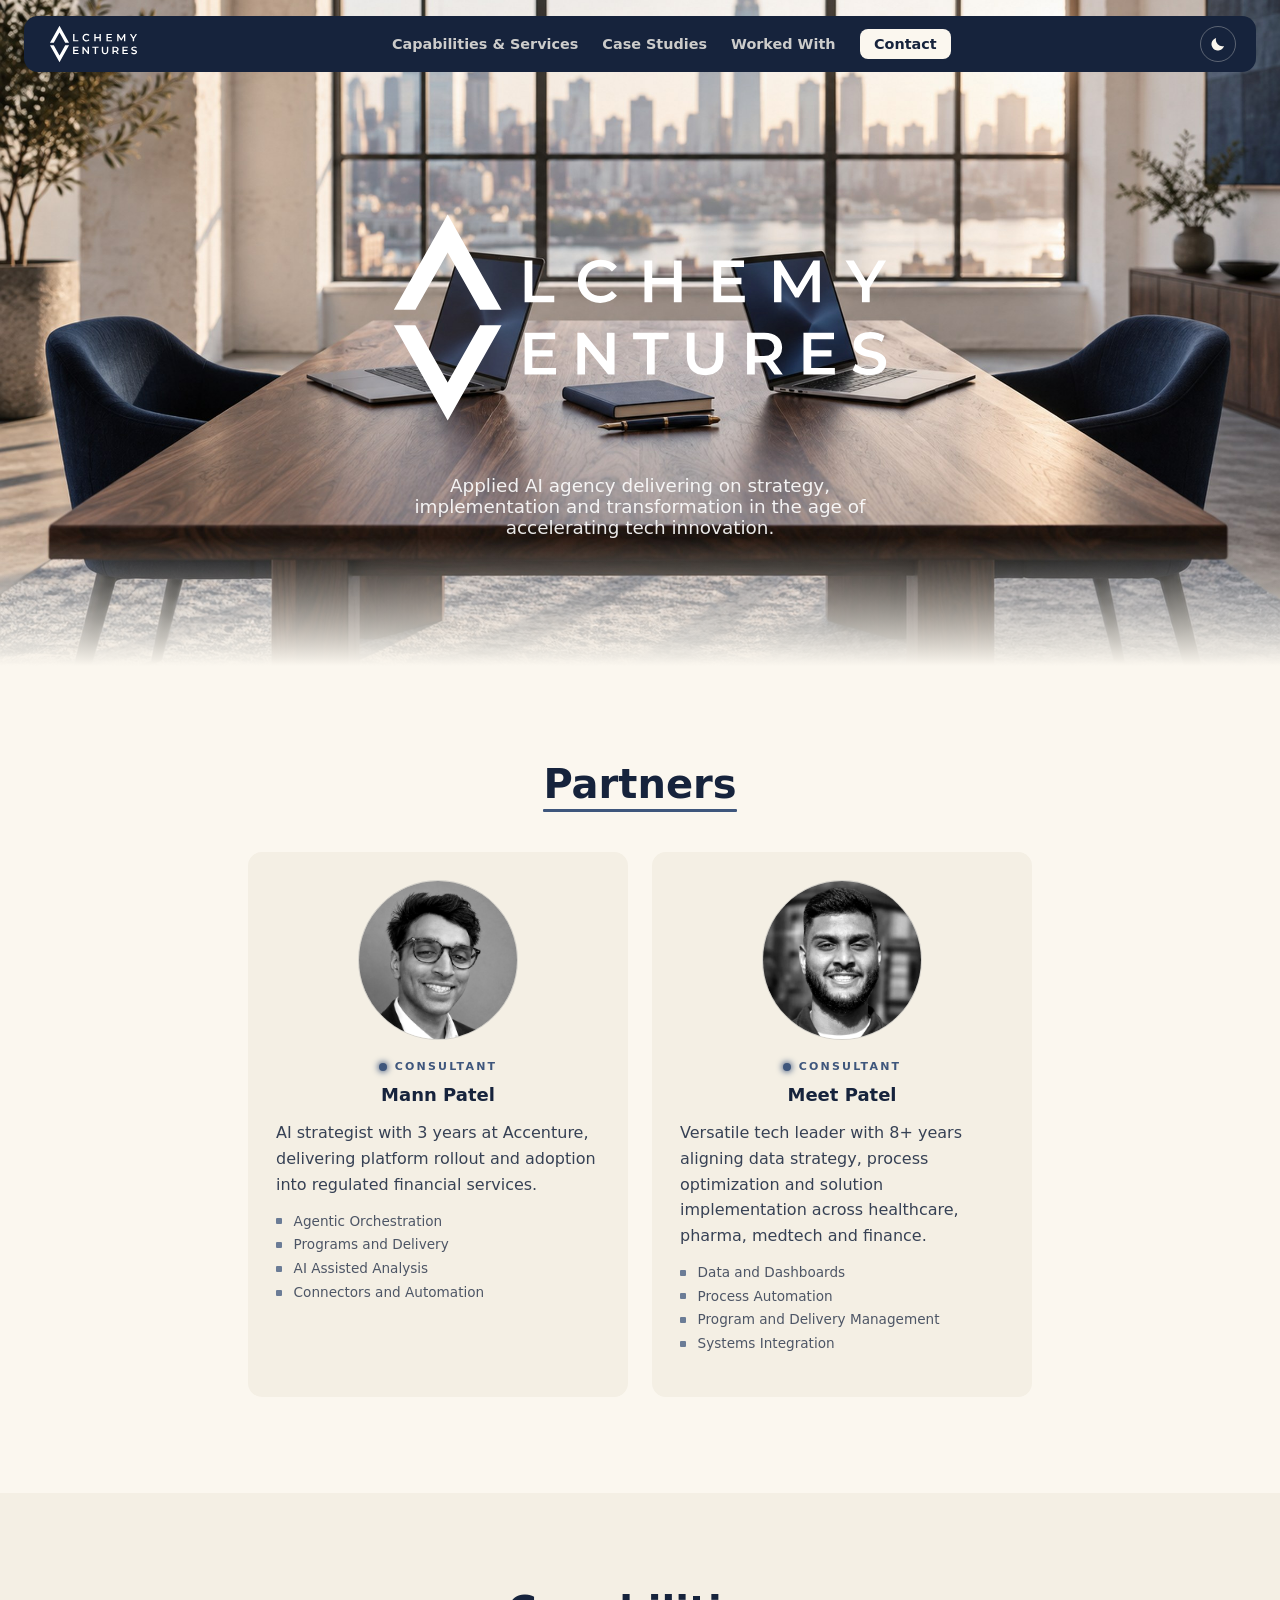
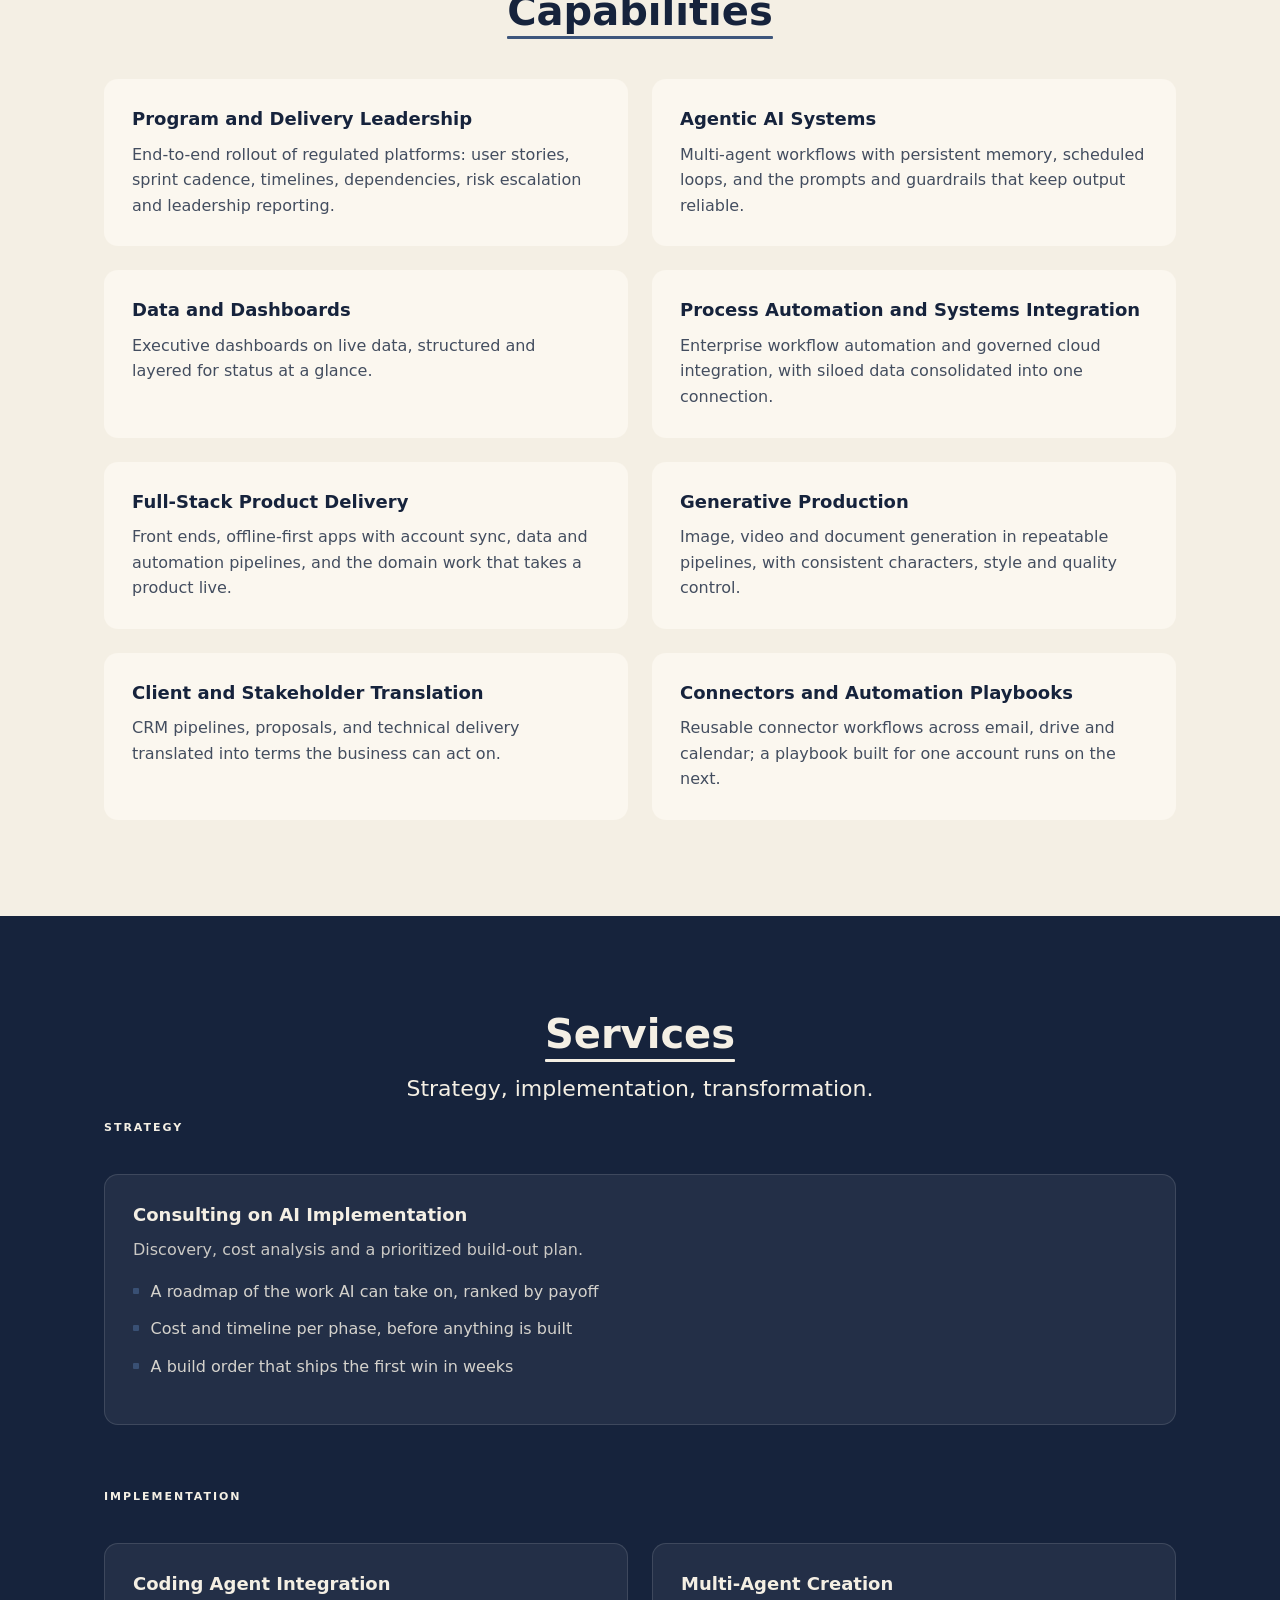
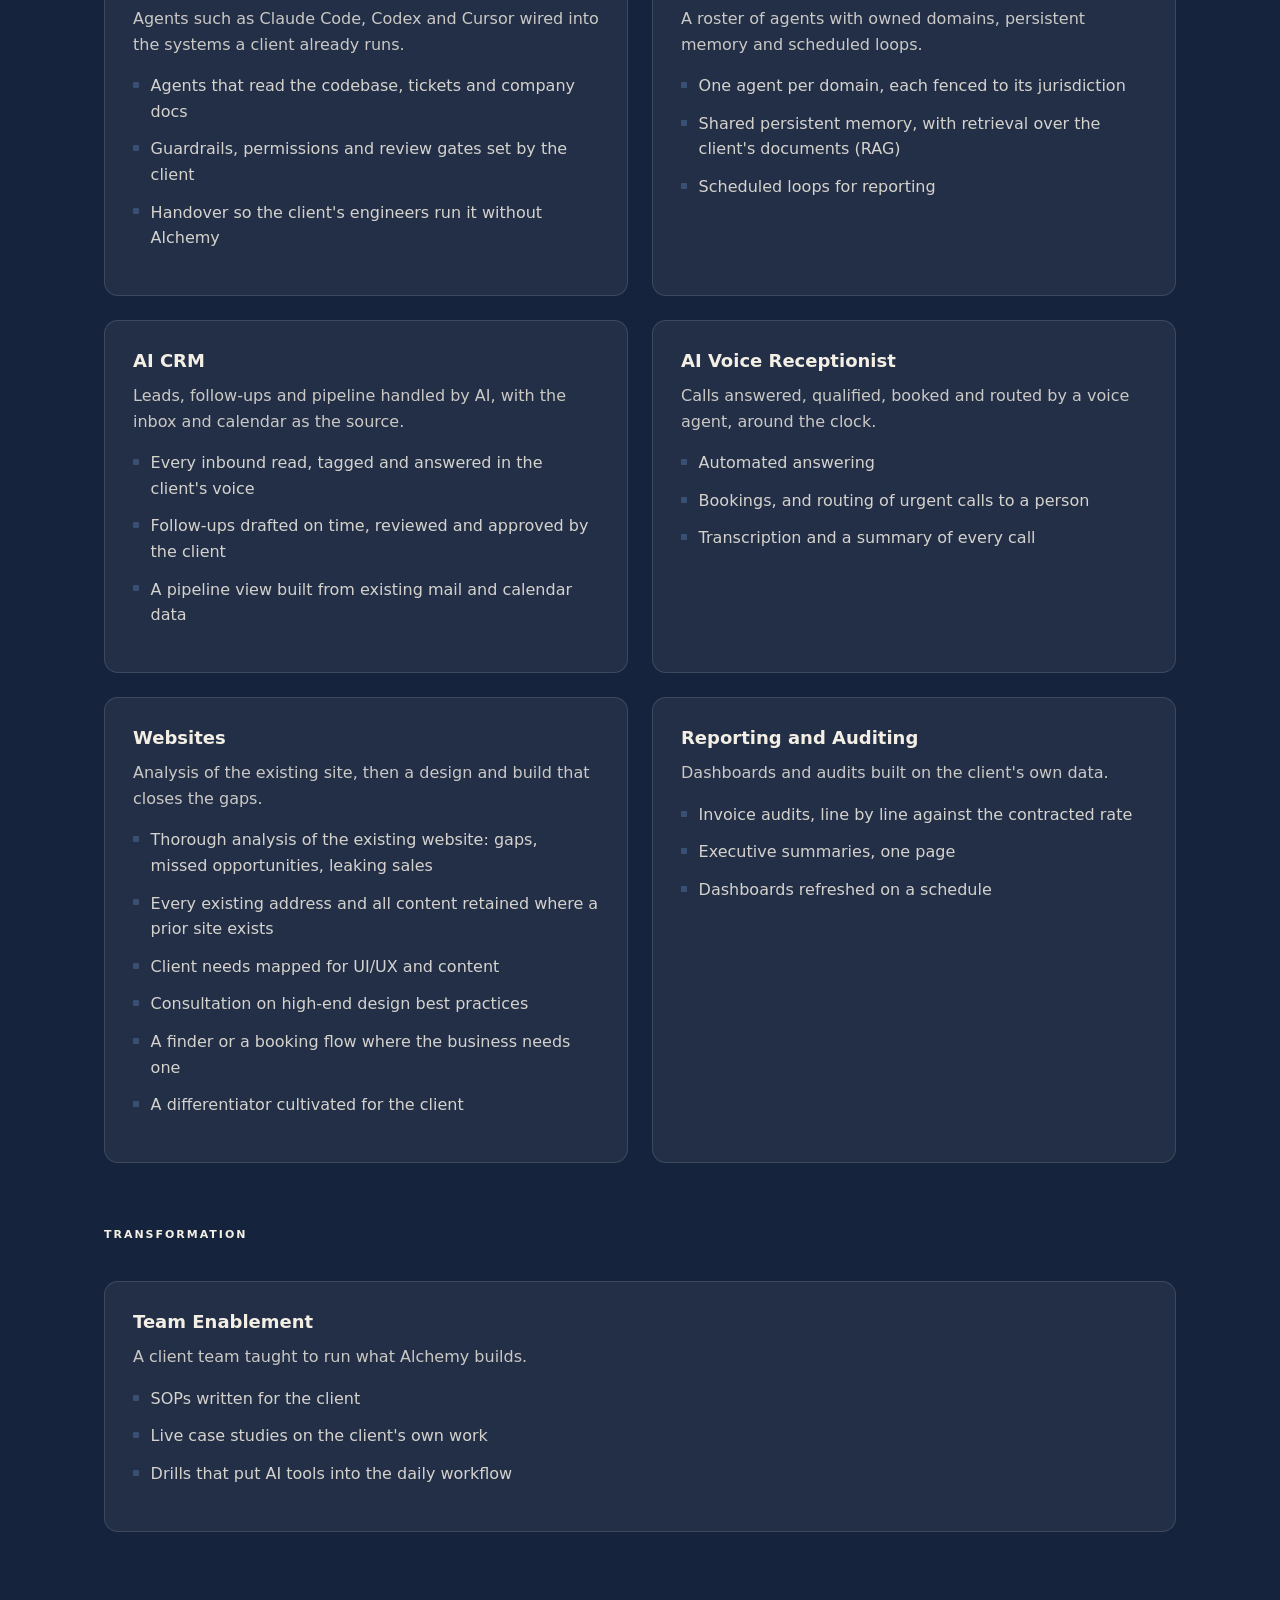
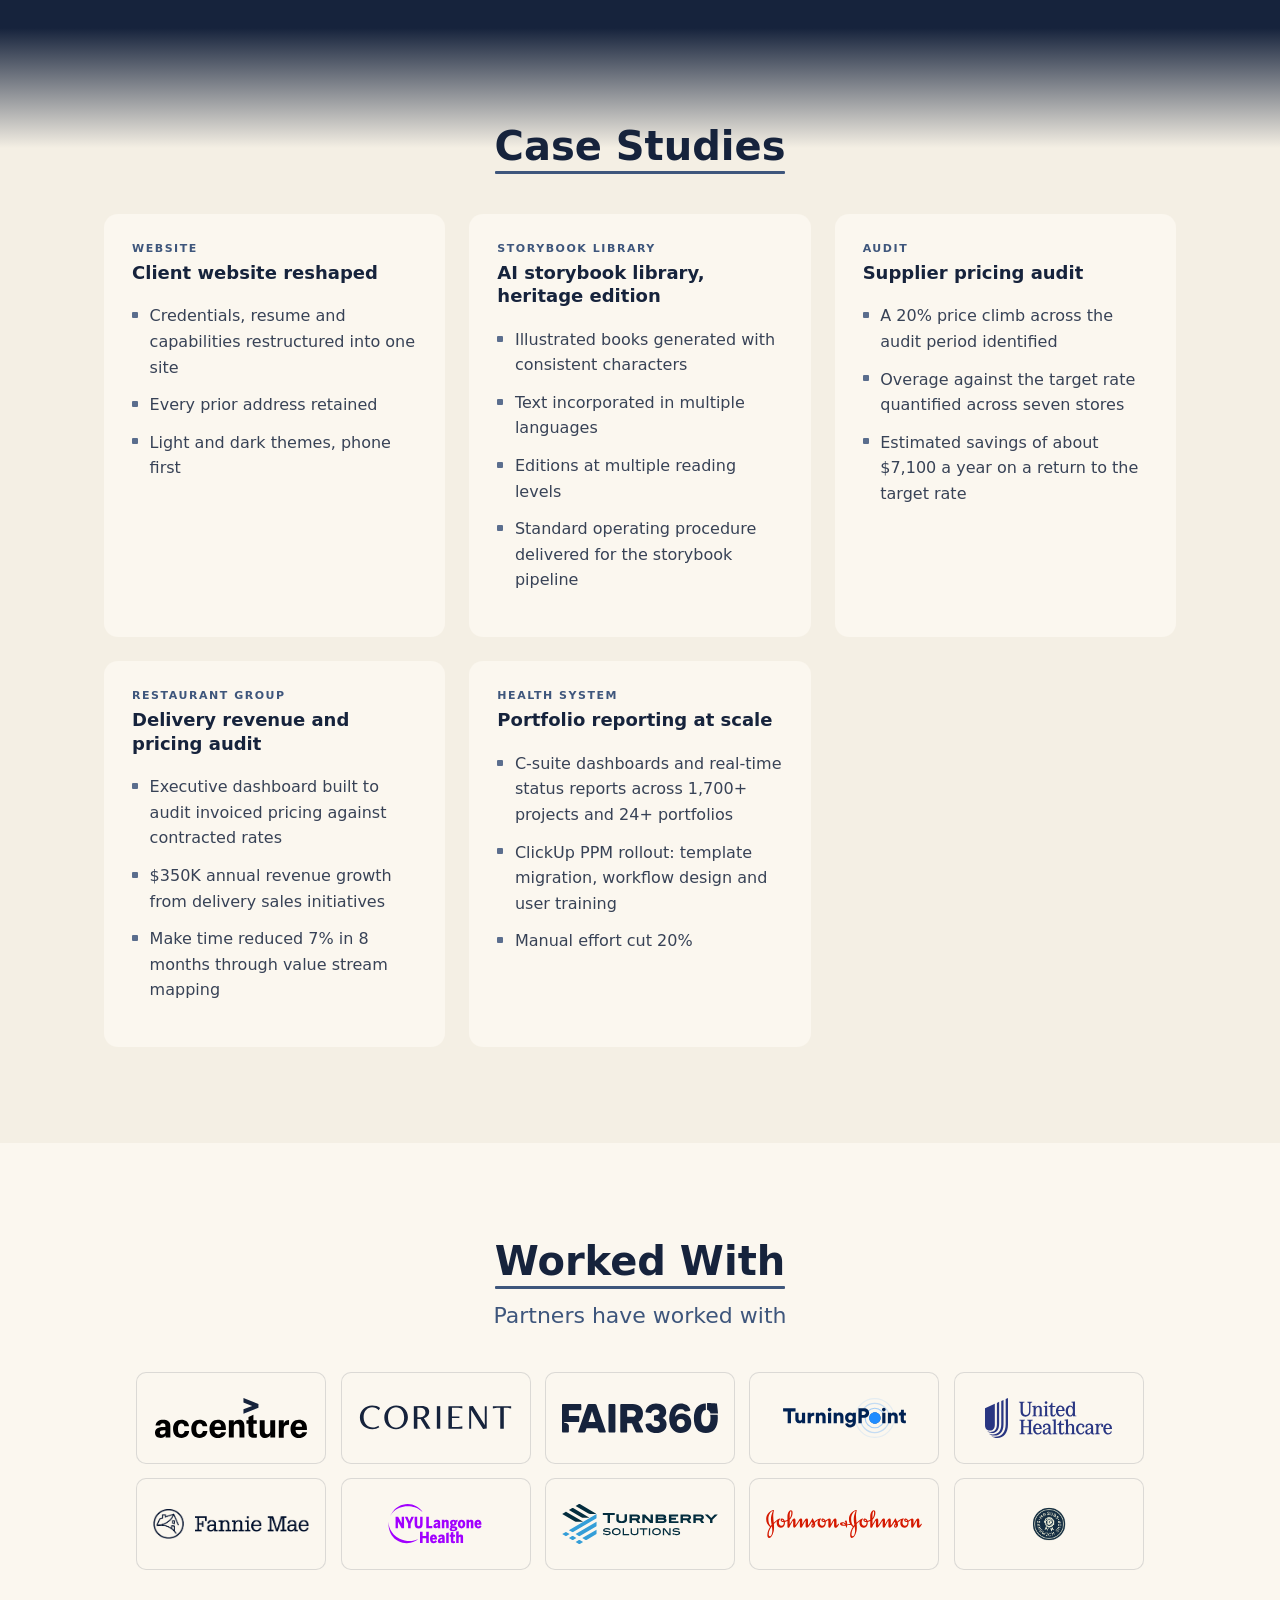
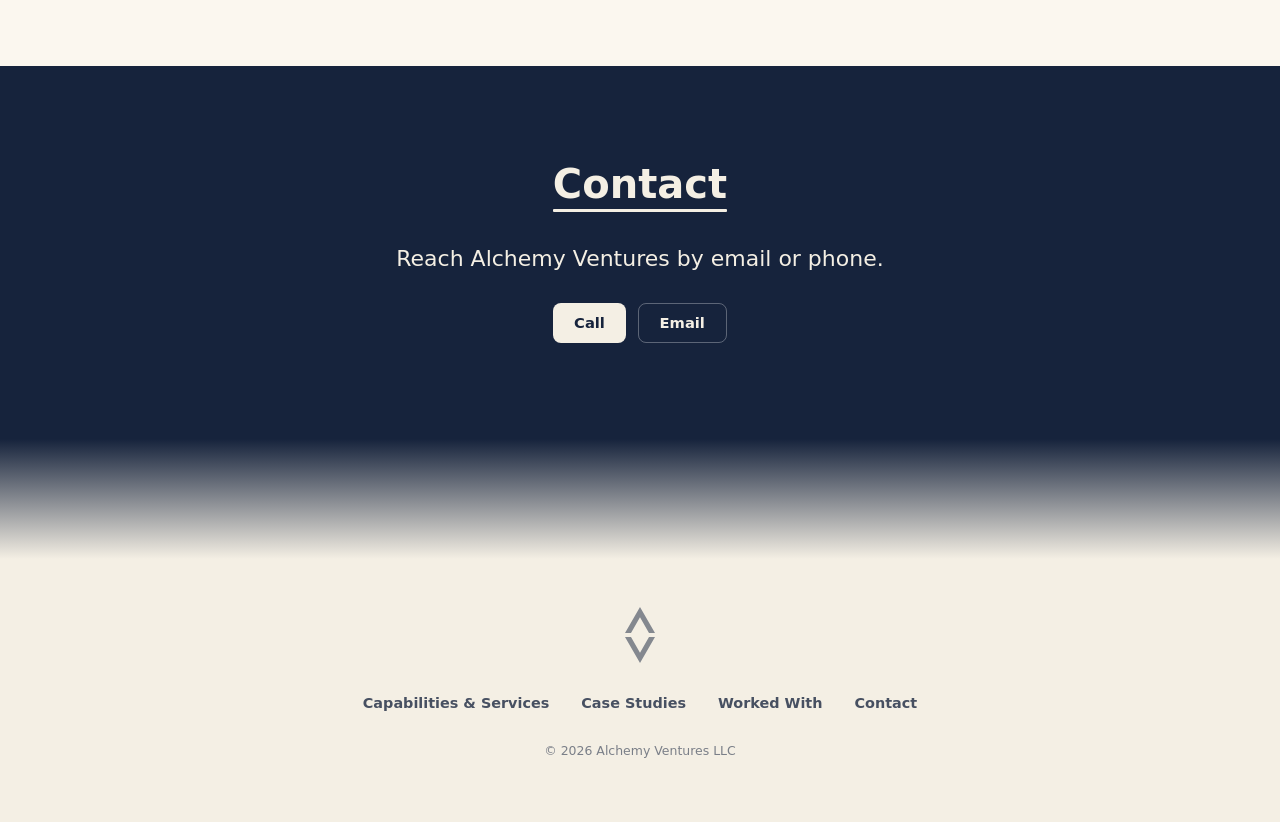
==== commit 0e98fa8f: "Both partner cards read CONSULTANT Co-Authored-By: Claude Fable 5.1 <noreply@anthropic.com>" ====
--- a/index.html
+++ b/index.html
@@ -62,7 +62,7 @@
       });
     });
   })();
-</script><main id="top"><section class="hero tier-paper" id="hero"><img class="img-slot hero-band" src="/images/hero.jpg" alt="A shared workspace, two laptops open facing each other" width="2400" height="1350" loading="eager" fetchpriority="high" decoding="async" style="aspect-ratio:2400 / 1350"><div class="hero-copy"><h1 class="hero-line"><img class="hero-lockup" src="/brand/logo-av-stacked-montserrat-navy.svg" alt="Alchemy Ventures" width="1456" height="736" fetchpriority="high" decoding="async"></h1><p class="hero-sub">Applied AI agency delivering on strategy, implementation and transformation in the age of accelerating tech innovation.</p></div></section><section class="section tier-paper" id="team"><!-- partners backdrop gradient removed 2026-09-08 ~8:15pm on his word --><div class="section-inner"><h2 class="section-title" data-reveal><span class="section-title-text">Partners</span></h2><div class="section-body profiles"><div class="profile-card" data-reveal><img class="profile-headshot" src="/mann-headshot-v4.jpg" alt="Mann Patel portrait" width="160" height="160" loading="lazy"><!-- Partner kicker, lifted from mann-landing-v3/src/components/sections/Hero.tsx + Hero.css (.hero-kicker/.hero-dot/@keyframes hero-dot-pulse) --><p class="partner-kicker"><span class="partner-kicker-dot" aria-hidden="true"></span>PARTNER</p><div class="profile-name">Mann Patel</div><!-- trace: mann-landing-v3/src/content.ts hero.kicker --><!-- third person, converted from his own pitch's first sentence --><p class="profile-sentence">AI strategist with 3 years at Accenture, delivering platform rollout and adoption into regulated financial services.</p><ul class="profile-bullets"><li>Agentic Orchestration</li><li>Programs and Delivery</li><li>AI Assisted Analysis</li><li>Connectors and Automation</li></ul></div><div class="profile-card" data-reveal><img class="profile-headshot" src="/meet-headshot-v2.jpg" alt="Meet Patel portrait" width="160" height="160" loading="lazy"><p class="partner-kicker"><span class="partner-kicker-dot" aria-hidden="true"></span>PARTNER</p><div class="profile-name">Meet Patel</div><!-- trace: portfolio-maker/clients/meet/site/src/content.ts hero.kicker --><!-- third person, converted from his own site's hero.pitch --><p class="profile-sentence">Versatile tech leader with 8+ years aligning data strategy, process optimization and solution implementation across healthcare, pharma, medtech and finance.</p><ul class="profile-bullets"><li>Data and Dashboards</li><li>Process Automation</li><li>Program and Delivery Management</li><li>Systems Integration</li></ul></div></div></div></section><section class="section tier-paper-2" id="capabilities"><div class="section-inner"><h2 class="section-title" data-reveal><span class="section-title-text">Capabilities</span></h2><div class="section-body cap-grid"><div class="cap-card" data-reveal><div class="cap-title">Program and Delivery Leadership</div><div class="cap-text">End-to-end rollout of regulated platforms: user stories, sprint cadence, timelines, dependencies, risk escalation and leadership reporting.</div><!-- trace: Mann content.ts capabilities[0] 'Programs and Delivery' + Meet content.ts capabilities[2] 'Program and Delivery Management' --></div><div class="cap-card" data-reveal><div class="cap-title">Agentic AI Systems</div><div class="cap-text">Multi-agent workflows with persistent memory, scheduled loops, and the prompts and guardrails that keep output reliable.</div><!-- trace: Mann content.ts capabilities[2] 'Agentic Orchestration' + capabilities[3] 'Prompt and Context Engineering' --></div><div class="cap-card" data-reveal><div class="cap-title">Data and Dashboards</div><div class="cap-text">Executive dashboards on live data, structured and layered for status at a glance.</div><!-- trace: Meet content.ts capabilities[0] 'Data and Dashboards' + Mann content.ts capabilities[4] 'AI Assisted Analysis' --></div><div class="cap-card" data-reveal><div class="cap-title">Process Automation and Systems Integration</div><div class="cap-text">Enterprise workflow automation and governed cloud integration, with siloed data consolidated into one connection.</div><!-- trace: Meet content.ts capabilities[1] 'Process Automation' + capabilities[3] 'Systems Integration' --></div><div class="cap-card" data-reveal><div class="cap-title">Full-Stack Product Delivery</div><div class="cap-text">Front ends, offline-first apps with account sync, data and automation pipelines, and the domain work that takes a product live.</div><!-- trace: Mann content.ts capabilities[5] 'Full Stack Delivery' --></div><div class="cap-card" data-reveal><div class="cap-title">Generative Production</div><div class="cap-text">Image, video and document generation in repeatable pipelines, with consistent characters, style and quality control.</div><!-- trace: Mann content.ts capabilities[6] 'Generative Production' --></div><div class="cap-card" data-reveal><div class="cap-title">Client and Stakeholder Translation</div><div class="cap-text">CRM pipelines, proposals, and technical delivery translated into terms the business can act on.</div><!-- trace: Mann content.ts capabilities[1] 'Client and Wealth Advisory' + Meet content.ts experience (e.g. UHC: 'primary liaison for 20 Health Plans'; a health system client: 'C-suite dashboards and real-time status reports') --></div><div class="cap-card" data-reveal><div class="cap-title">Connectors and Automation Playbooks</div><div class="cap-text">Reusable connector workflows across email, drive and calendar; a playbook built for one account runs on the next.</div><!-- trace: Mann content.ts capabilities[7] 'Connectors and Automation' --></div></div></div></section><section class="section tier-block" id="services"><div class="section-inner"><h2 class="section-title" data-reveal><span class="section-title-text">Services</span></h2><p class="section-lede">Strategy, implementation, transformation.</p><div class="service-stage"><h3 class="service-stage-title">Strategy</h3><div class="section-body service-grid"><div class="service-card" data-reveal><!-- service pictures removed 2026-09-08 ~8pm on his word ("Remove all services pictures for now"); the slot data stays in content.mjs for their return --><div class="cap-title">Consulting on AI Implementation</div><div class="cap-text">Discovery, cost analysis and a prioritized build-out plan.</div><ul class="case-lines"><li>A roadmap of the work AI can take on, ranked by payoff</li><li>Cost and timeline per phase, before anything is built</li><li>A build order that ships the first win in weeks</li></ul><!-- trace: his edits 2026-09-08, Fable completion; artifact status unchanged from wave 3d: see git history of this block --></div></div></div><div class="service-stage"><h3 class="service-stage-title">Implementation</h3><div class="section-body service-grid"><div class="service-card" data-reveal><!-- service pictures removed 2026-09-08 ~8pm on his word ("Remove all services pictures for now"); the slot data stays in content.mjs for their return --><div class="cap-title">Coding Agent Integration</div><div class="cap-text">Agents such as Claude Code, Codex and Cursor wired into the systems a client already runs.</div><ul class="case-lines"><li>Agents that read the codebase, tickets and company docs</li><li>Guardrails, permissions and review gates set by the client</li><li>Handover so the client&#39;s engineers run it without Alchemy</li></ul><!-- trace: his edits 2026-09-08, Fable completion; artifact status unchanged from wave 3d: see git history of this block --></div><div class="service-card" data-reveal><!-- service pictures removed 2026-09-08 ~8pm on his word ("Remove all services pictures for now"); the slot data stays in content.mjs for their return --><div class="cap-title">Multi-Agent Creation</div><div class="cap-text">A roster of agents with owned domains, persistent memory and scheduled loops.</div><ul class="case-lines"><li>One agent per domain, each fenced to its jurisdiction</li><li>Shared persistent memory, with retrieval over the client&#39;s documents (RAG)</li><li>Scheduled loops for reporting</li></ul><!-- trace: his edits 2026-09-08, Fable completion; artifact status unchanged from wave 3d: see git history of this block --></div><div class="service-card" data-reveal><!-- service pictures removed 2026-09-08 ~8pm on his word ("Remove all services pictures for now"); the slot data stays in content.mjs for their return --><div class="cap-title">AI CRM</div><div class="cap-text">Leads, follow-ups and pipeline handled by AI, with the inbox and calendar as the source.</div><ul class="case-lines"><li>Every inbound read, tagged and answered in the client&#39;s voice</li><li>Follow-ups drafted on time, reviewed and approved by the client</li><li>A pipeline view built from existing mail and calendar data</li></ul><!-- trace: his edits 2026-09-08, Fable completion; artifact status unchanged from wave 3d: see git history of this block --></div><div class="service-card" data-reveal><!-- service pictures removed 2026-09-08 ~8pm on his word ("Remove all services pictures for now"); the slot data stays in content.mjs for their return --><div class="cap-title">AI Voice Receptionist</div><div class="cap-text">Calls answered, qualified, booked and routed by a voice agent, around the clock.</div><ul class="case-lines"><li>Automated answering</li><li>Bookings, and routing of urgent calls to a person</li><li>Transcription and a summary of every call</li></ul><!-- trace: his edits 2026-09-08, Fable completion; artifact status unchanged from wave 3d: see git history of this block --></div><div class="service-card" data-reveal><!-- service pictures removed 2026-09-08 ~8pm on his word ("Remove all services pictures for now"); the slot data stays in content.mjs for their return --><div class="cap-title">Websites</div><div class="cap-text">Analysis of the existing site, then a design and build that closes the gaps.</div><ul class="case-lines"><li>Thorough analysis of the existing website: gaps, missed opportunities, leaking sales</li><li>Every existing address and all content retained where a prior site exists</li><li>Client needs mapped for UI/UX and content</li><li>Consultation on high-end design best practices</li><li>A finder or a booking flow where the business needs one</li><li>A differentiator cultivated for the client</li></ul><!-- trace: his edits 2026-09-08, Fable completion; artifact status unchanged from wave 3d: see git history of this block --></div><div class="service-card" data-reveal><!-- service pictures removed 2026-09-08 ~8pm on his word ("Remove all services pictures for now"); the slot data stays in content.mjs for their return --><div class="cap-title">Reporting and Auditing</div><div class="cap-text">Dashboards and audits built on the client&#39;s own data.</div><ul class="case-lines"><li>Invoice audits, line by line against the contracted rate</li><li>Executive summaries, one page</li><li>Dashboards refreshed on a schedule</li></ul><!-- trace: his edits 2026-09-08, Fable completion; artifact status unchanged from wave 3d: see git history of this block --></div></div></div><div class="service-stage"><h3 class="service-stage-title">Transformation</h3><div class="section-body service-grid"><div class="service-card" data-reveal><!-- service pictures removed 2026-09-08 ~8pm on his word ("Remove all services pictures for now"); the slot data stays in content.mjs for their return --><div class="cap-title">Team Enablement</div><div class="cap-text">A client team taught to run what Alchemy builds.</div><ul class="case-lines"><li>SOPs written for the client</li><li>Live case studies on the client&#39;s own work</li><li>Drills that put AI tools into the daily workflow</li></ul><!-- trace: his edits 2026-09-08, Fable completion; artifact status unchanged from wave 3d: see git history of this block; title DRAFT, red-line point 3 --></div></div></div></div></section><section class="section tier-paper-2 fade-from-block" id="work"><div class="section-inner"><!-- Case Studies, red-line point 8, 2026-09-08: no pictures, no
+</script><main id="top"><section class="hero tier-paper" id="hero"><img class="img-slot hero-band" src="/images/hero.jpg" alt="A shared workspace, two laptops open facing each other" width="2400" height="1350" loading="eager" fetchpriority="high" decoding="async" style="aspect-ratio:2400 / 1350"><div class="hero-copy"><h1 class="hero-line"><img class="hero-lockup" src="/brand/logo-av-stacked-montserrat-navy.svg" alt="Alchemy Ventures" width="1456" height="736" fetchpriority="high" decoding="async"></h1><p class="hero-sub">Applied AI agency delivering on strategy, implementation and transformation in the age of accelerating tech innovation.</p></div></section><section class="section tier-paper" id="team"><!-- partners backdrop gradient removed 2026-09-08 ~8:15pm on his word --><div class="section-inner"><h2 class="section-title" data-reveal><span class="section-title-text">Partners</span></h2><div class="section-body profiles"><div class="profile-card" data-reveal><img class="profile-headshot" src="/mann-headshot-v4.jpg" alt="Mann Patel portrait" width="160" height="160" loading="lazy"><!-- Partner kicker, lifted from mann-landing-v3/src/components/sections/Hero.tsx + Hero.css (.hero-kicker/.hero-dot/@keyframes hero-dot-pulse) --><p class="partner-kicker"><span class="partner-kicker-dot" aria-hidden="true"></span>CONSULTANT</p><div class="profile-name">Mann Patel</div><!-- trace: mann-landing-v3/src/content.ts hero.kicker --><!-- third person, converted from his own pitch's first sentence --><p class="profile-sentence">AI strategist with 3 years at Accenture, delivering platform rollout and adoption into regulated financial services.</p><ul class="profile-bullets"><li>Agentic Orchestration</li><li>Programs and Delivery</li><li>AI Assisted Analysis</li><li>Connectors and Automation</li></ul></div><div class="profile-card" data-reveal><img class="profile-headshot" src="/meet-headshot-v2.jpg" alt="Meet Patel portrait" width="160" height="160" loading="lazy"><p class="partner-kicker"><span class="partner-kicker-dot" aria-hidden="true"></span>CONSULTANT</p><div class="profile-name">Meet Patel</div><!-- trace: portfolio-maker/clients/meet/site/src/content.ts hero.kicker --><!-- third person, converted from his own site's hero.pitch --><p class="profile-sentence">Versatile tech leader with 8+ years aligning data strategy, process optimization and solution implementation across healthcare, pharma, medtech and finance.</p><ul class="profile-bullets"><li>Data and Dashboards</li><li>Process Automation</li><li>Program and Delivery Management</li><li>Systems Integration</li></ul></div></div></div></section><section class="section tier-paper-2" id="capabilities"><div class="section-inner"><h2 class="section-title" data-reveal><span class="section-title-text">Capabilities</span></h2><div class="section-body cap-grid"><div class="cap-card" data-reveal><div class="cap-title">Program and Delivery Leadership</div><div class="cap-text">End-to-end rollout of regulated platforms: user stories, sprint cadence, timelines, dependencies, risk escalation and leadership reporting.</div><!-- trace: Mann content.ts capabilities[0] 'Programs and Delivery' + Meet content.ts capabilities[2] 'Program and Delivery Management' --></div><div class="cap-card" data-reveal><div class="cap-title">Agentic AI Systems</div><div class="cap-text">Multi-agent workflows with persistent memory, scheduled loops, and the prompts and guardrails that keep output reliable.</div><!-- trace: Mann content.ts capabilities[2] 'Agentic Orchestration' + capabilities[3] 'Prompt and Context Engineering' --></div><div class="cap-card" data-reveal><div class="cap-title">Data and Dashboards</div><div class="cap-text">Executive dashboards on live data, structured and layered for status at a glance.</div><!-- trace: Meet content.ts capabilities[0] 'Data and Dashboards' + Mann content.ts capabilities[4] 'AI Assisted Analysis' --></div><div class="cap-card" data-reveal><div class="cap-title">Process Automation and Systems Integration</div><div class="cap-text">Enterprise workflow automation and governed cloud integration, with siloed data consolidated into one connection.</div><!-- trace: Meet content.ts capabilities[1] 'Process Automation' + capabilities[3] 'Systems Integration' --></div><div class="cap-card" data-reveal><div class="cap-title">Full-Stack Product Delivery</div><div class="cap-text">Front ends, offline-first apps with account sync, data and automation pipelines, and the domain work that takes a product live.</div><!-- trace: Mann content.ts capabilities[5] 'Full Stack Delivery' --></div><div class="cap-card" data-reveal><div class="cap-title">Generative Production</div><div class="cap-text">Image, video and document generation in repeatable pipelines, with consistent characters, style and quality control.</div><!-- trace: Mann content.ts capabilities[6] 'Generative Production' --></div><div class="cap-card" data-reveal><div class="cap-title">Client and Stakeholder Translation</div><div class="cap-text">CRM pipelines, proposals, and technical delivery translated into terms the business can act on.</div><!-- trace: Mann content.ts capabilities[1] 'Client and Wealth Advisory' + Meet content.ts experience (e.g. UHC: 'primary liaison for 20 Health Plans'; a health system client: 'C-suite dashboards and real-time status reports') --></div><div class="cap-card" data-reveal><div class="cap-title">Connectors and Automation Playbooks</div><div class="cap-text">Reusable connector workflows across email, drive and calendar; a playbook built for one account runs on the next.</div><!-- trace: Mann content.ts capabilities[7] 'Connectors and Automation' --></div></div></div></section><section class="section tier-block" id="services"><div class="section-inner"><h2 class="section-title" data-reveal><span class="section-title-text">Services</span></h2><p class="section-lede">Strategy, implementation, transformation.</p><div class="service-stage"><h3 class="service-stage-title">Strategy</h3><div class="section-body service-grid"><div class="service-card" data-reveal><!-- service pictures removed 2026-09-08 ~8pm on his word ("Remove all services pictures for now"); the slot data stays in content.mjs for their return --><div class="cap-title">Consulting on AI Implementation</div><div class="cap-text">Discovery, cost analysis and a prioritized build-out plan.</div><ul class="case-lines"><li>A roadmap of the work AI can take on, ranked by payoff</li><li>Cost and timeline per phase, before anything is built</li><li>A build order that ships the first win in weeks</li></ul><!-- trace: his edits 2026-09-08, Fable completion; artifact status unchanged from wave 3d: see git history of this block --></div></div></div><div class="service-stage"><h3 class="service-stage-title">Implementation</h3><div class="section-body service-grid"><div class="service-card" data-reveal><!-- service pictures removed 2026-09-08 ~8pm on his word ("Remove all services pictures for now"); the slot data stays in content.mjs for their return --><div class="cap-title">Coding Agent Integration</div><div class="cap-text">Agents such as Claude Code, Codex and Cursor wired into the systems a client already runs.</div><ul class="case-lines"><li>Agents that read the codebase, tickets and company docs</li><li>Guardrails, permissions and review gates set by the client</li><li>Handover so the client&#39;s engineers run it without Alchemy</li></ul><!-- trace: his edits 2026-09-08, Fable completion; artifact status unchanged from wave 3d: see git history of this block --></div><div class="service-card" data-reveal><!-- service pictures removed 2026-09-08 ~8pm on his word ("Remove all services pictures for now"); the slot data stays in content.mjs for their return --><div class="cap-title">Multi-Agent Creation</div><div class="cap-text">A roster of agents with owned domains, persistent memory and scheduled loops.</div><ul class="case-lines"><li>One agent per domain, each fenced to its jurisdiction</li><li>Shared persistent memory, with retrieval over the client&#39;s documents (RAG)</li><li>Scheduled loops for reporting</li></ul><!-- trace: his edits 2026-09-08, Fable completion; artifact status unchanged from wave 3d: see git history of this block --></div><div class="service-card" data-reveal><!-- service pictures removed 2026-09-08 ~8pm on his word ("Remove all services pictures for now"); the slot data stays in content.mjs for their return --><div class="cap-title">AI CRM</div><div class="cap-text">Leads, follow-ups and pipeline handled by AI, with the inbox and calendar as the source.</div><ul class="case-lines"><li>Every inbound read, tagged and answered in the client&#39;s voice</li><li>Follow-ups drafted on time, reviewed and approved by the client</li><li>A pipeline view built from existing mail and calendar data</li></ul><!-- trace: his edits 2026-09-08, Fable completion; artifact status unchanged from wave 3d: see git history of this block --></div><div class="service-card" data-reveal><!-- service pictures removed 2026-09-08 ~8pm on his word ("Remove all services pictures for now"); the slot data stays in content.mjs for their return --><div class="cap-title">AI Voice Receptionist</div><div class="cap-text">Calls answered, qualified, booked and routed by a voice agent, around the clock.</div><ul class="case-lines"><li>Automated answering</li><li>Bookings, and routing of urgent calls to a person</li><li>Transcription and a summary of every call</li></ul><!-- trace: his edits 2026-09-08, Fable completion; artifact status unchanged from wave 3d: see git history of this block --></div><div class="service-card" data-reveal><!-- service pictures removed 2026-09-08 ~8pm on his word ("Remove all services pictures for now"); the slot data stays in content.mjs for their return --><div class="cap-title">Websites</div><div class="cap-text">Analysis of the existing site, then a design and build that closes the gaps.</div><ul class="case-lines"><li>Thorough analysis of the existing website: gaps, missed opportunities, leaking sales</li><li>Every existing address and all content retained where a prior site exists</li><li>Client needs mapped for UI/UX and content</li><li>Consultation on high-end design best practices</li><li>A finder or a booking flow where the business needs one</li><li>A differentiator cultivated for the client</li></ul><!-- trace: his edits 2026-09-08, Fable completion; artifact status unchanged from wave 3d: see git history of this block --></div><div class="service-card" data-reveal><!-- service pictures removed 2026-09-08 ~8pm on his word ("Remove all services pictures for now"); the slot data stays in content.mjs for their return --><div class="cap-title">Reporting and Auditing</div><div class="cap-text">Dashboards and audits built on the client&#39;s own data.</div><ul class="case-lines"><li>Invoice audits, line by line against the contracted rate</li><li>Executive summaries, one page</li><li>Dashboards refreshed on a schedule</li></ul><!-- trace: his edits 2026-09-08, Fable completion; artifact status unchanged from wave 3d: see git history of this block --></div></div></div><div class="service-stage"><h3 class="service-stage-title">Transformation</h3><div class="section-body service-grid"><div class="service-card" data-reveal><!-- service pictures removed 2026-09-08 ~8pm on his word ("Remove all services pictures for now"); the slot data stays in content.mjs for their return --><div class="cap-title">Team Enablement</div><div class="cap-text">A client team taught to run what Alchemy builds.</div><ul class="case-lines"><li>SOPs written for the client</li><li>Live case studies on the client&#39;s own work</li><li>Drills that put AI tools into the daily workflow</li></ul><!-- trace: his edits 2026-09-08, Fable completion; artifact status unchanged from wave 3d: see git history of this block; title DRAFT, red-line point 3 --></div></div></div></div></section><section class="section tier-paper-2 fade-from-block" id="work"><div class="section-inner"><!-- Case Studies, red-line point 8, 2026-09-08: no pictures, no
              links, no product or client names in the copy. Standardized
              cards, each a kicker, a title, three bullets. Clients section
              dissolved in here 2026-09-09 on his word ("Dissolve clients
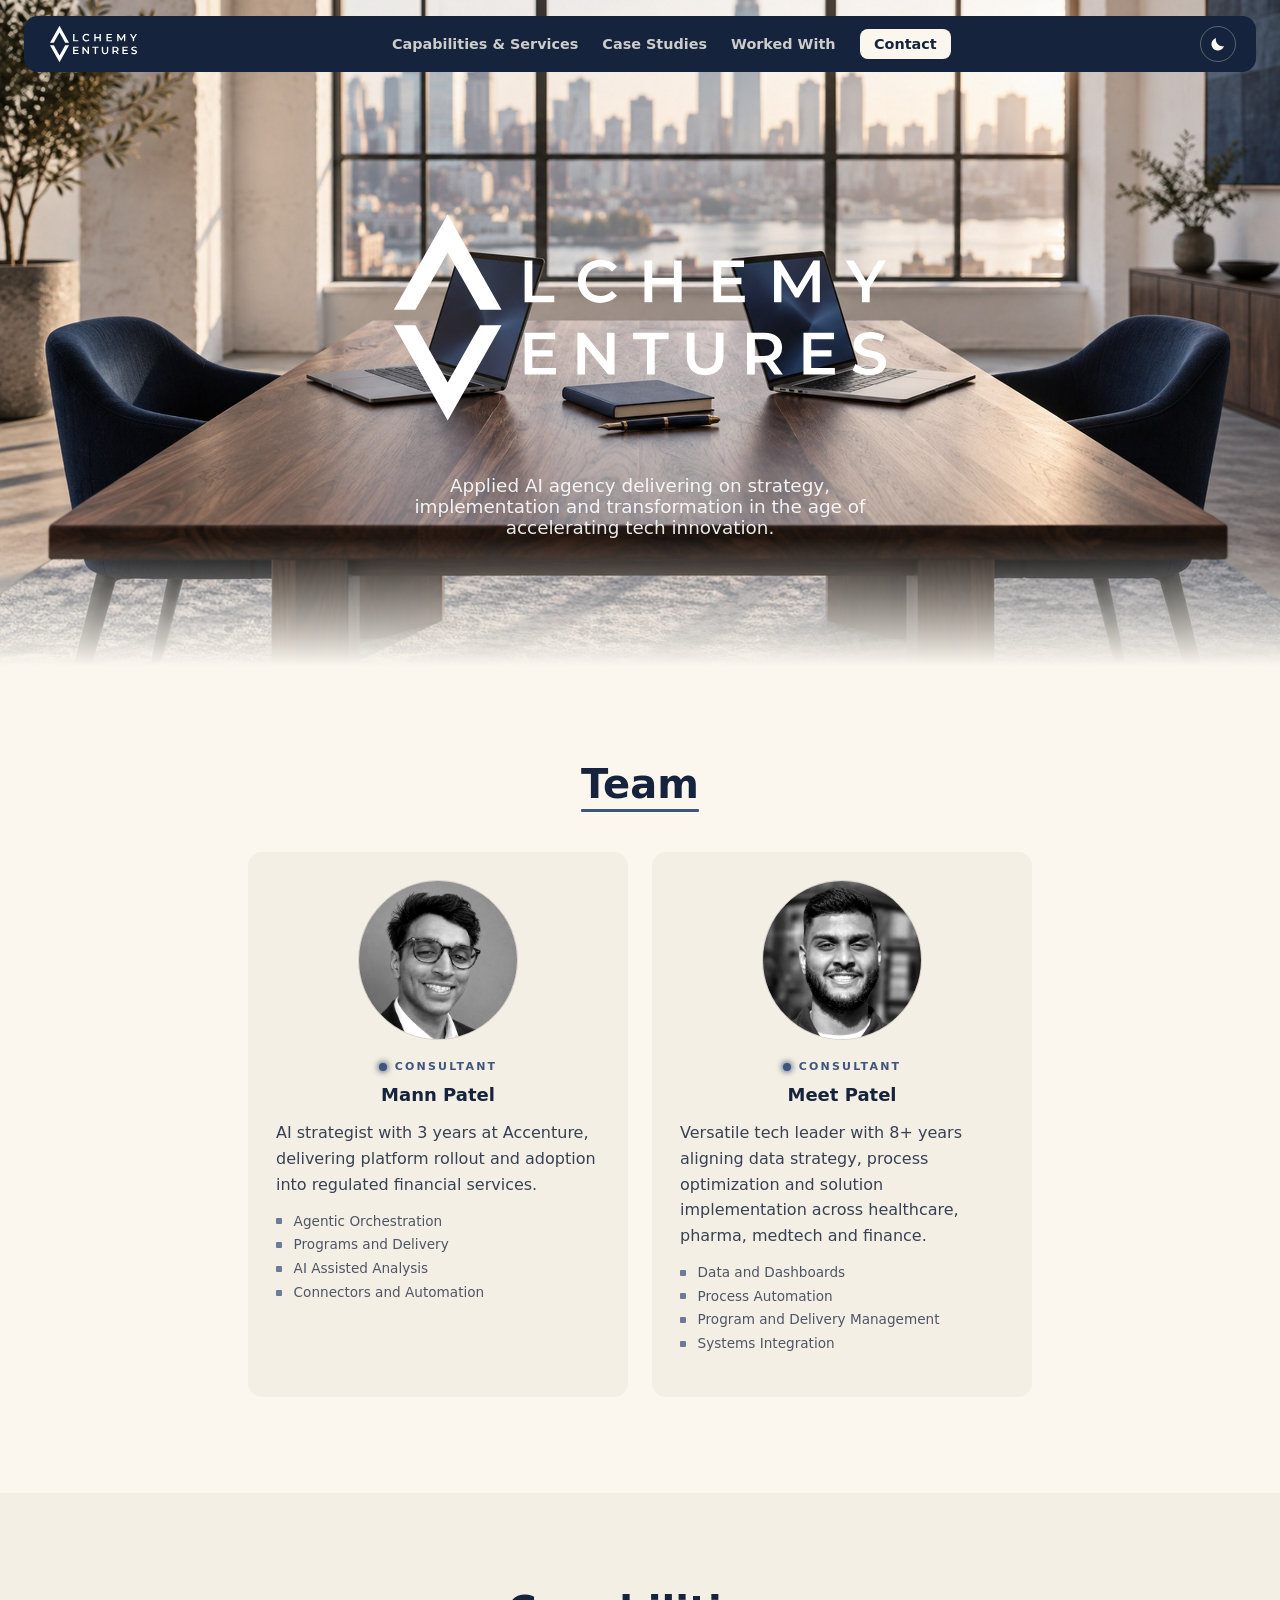
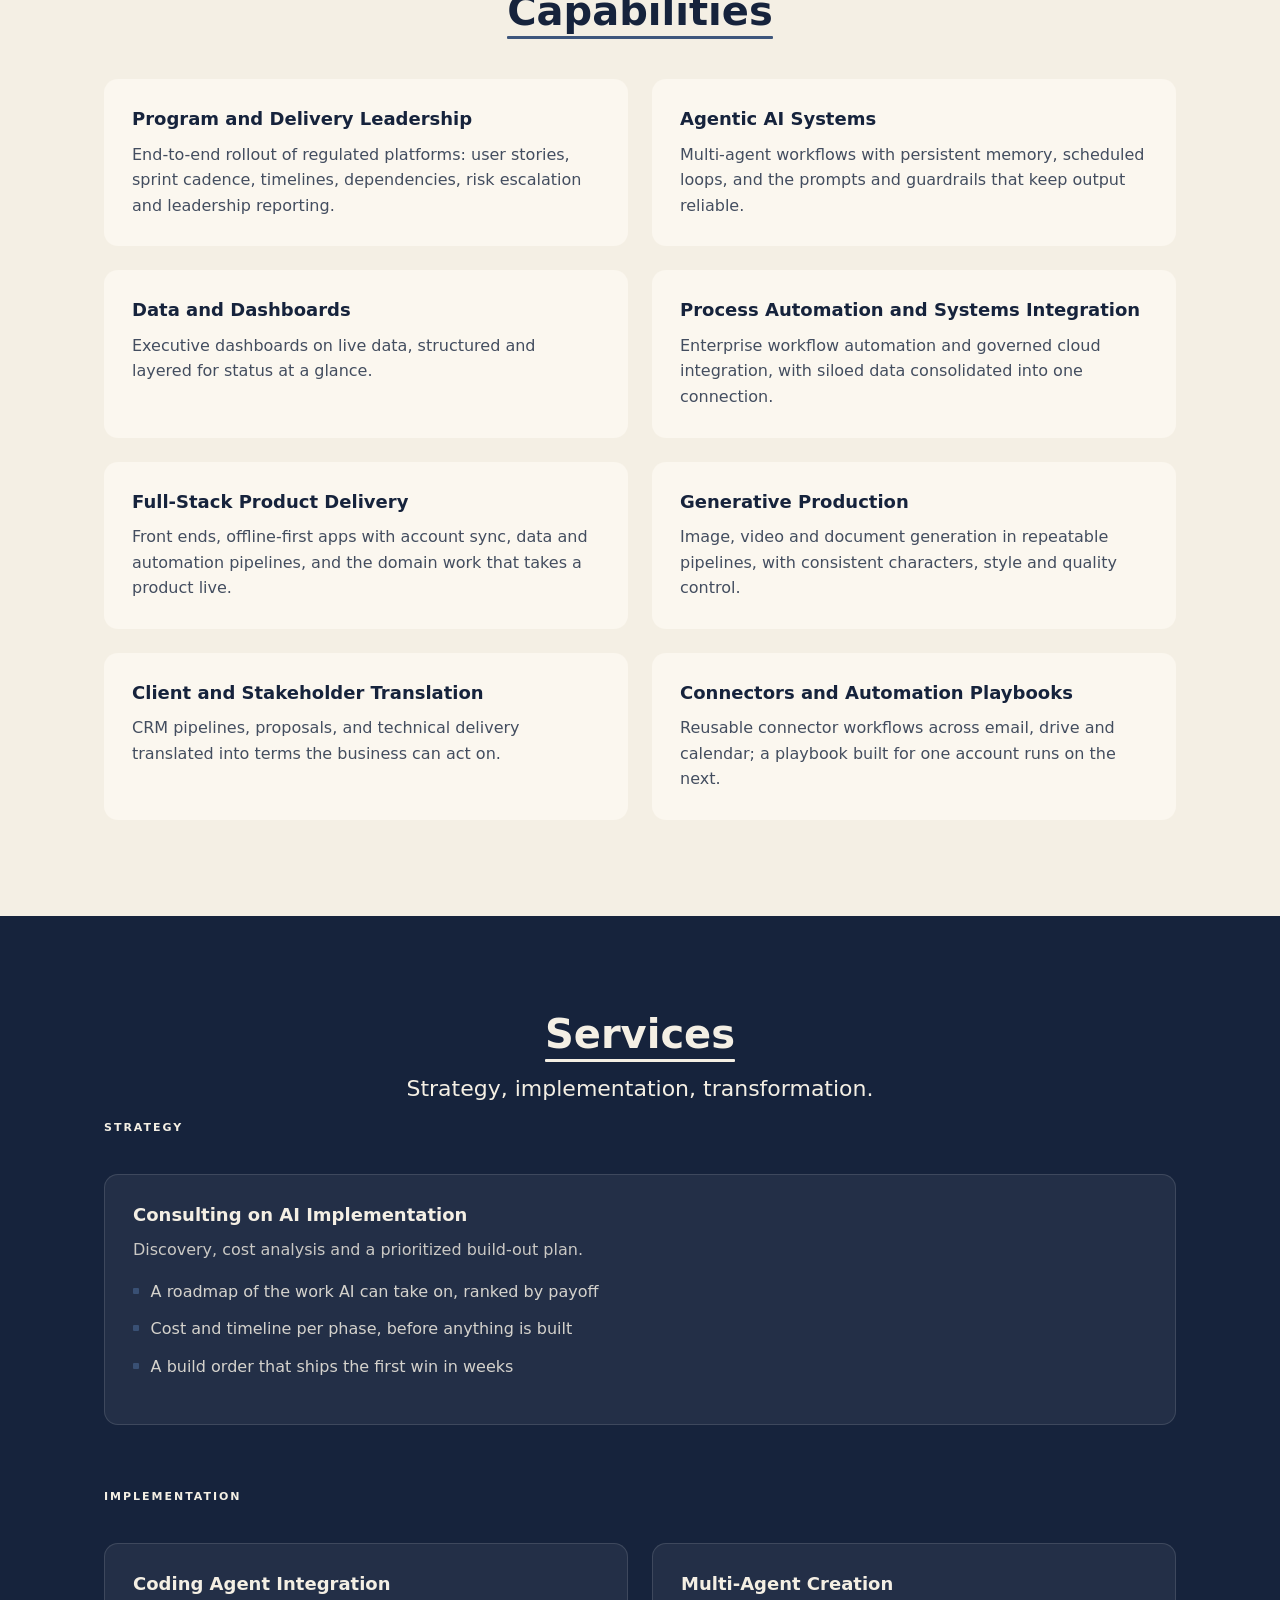
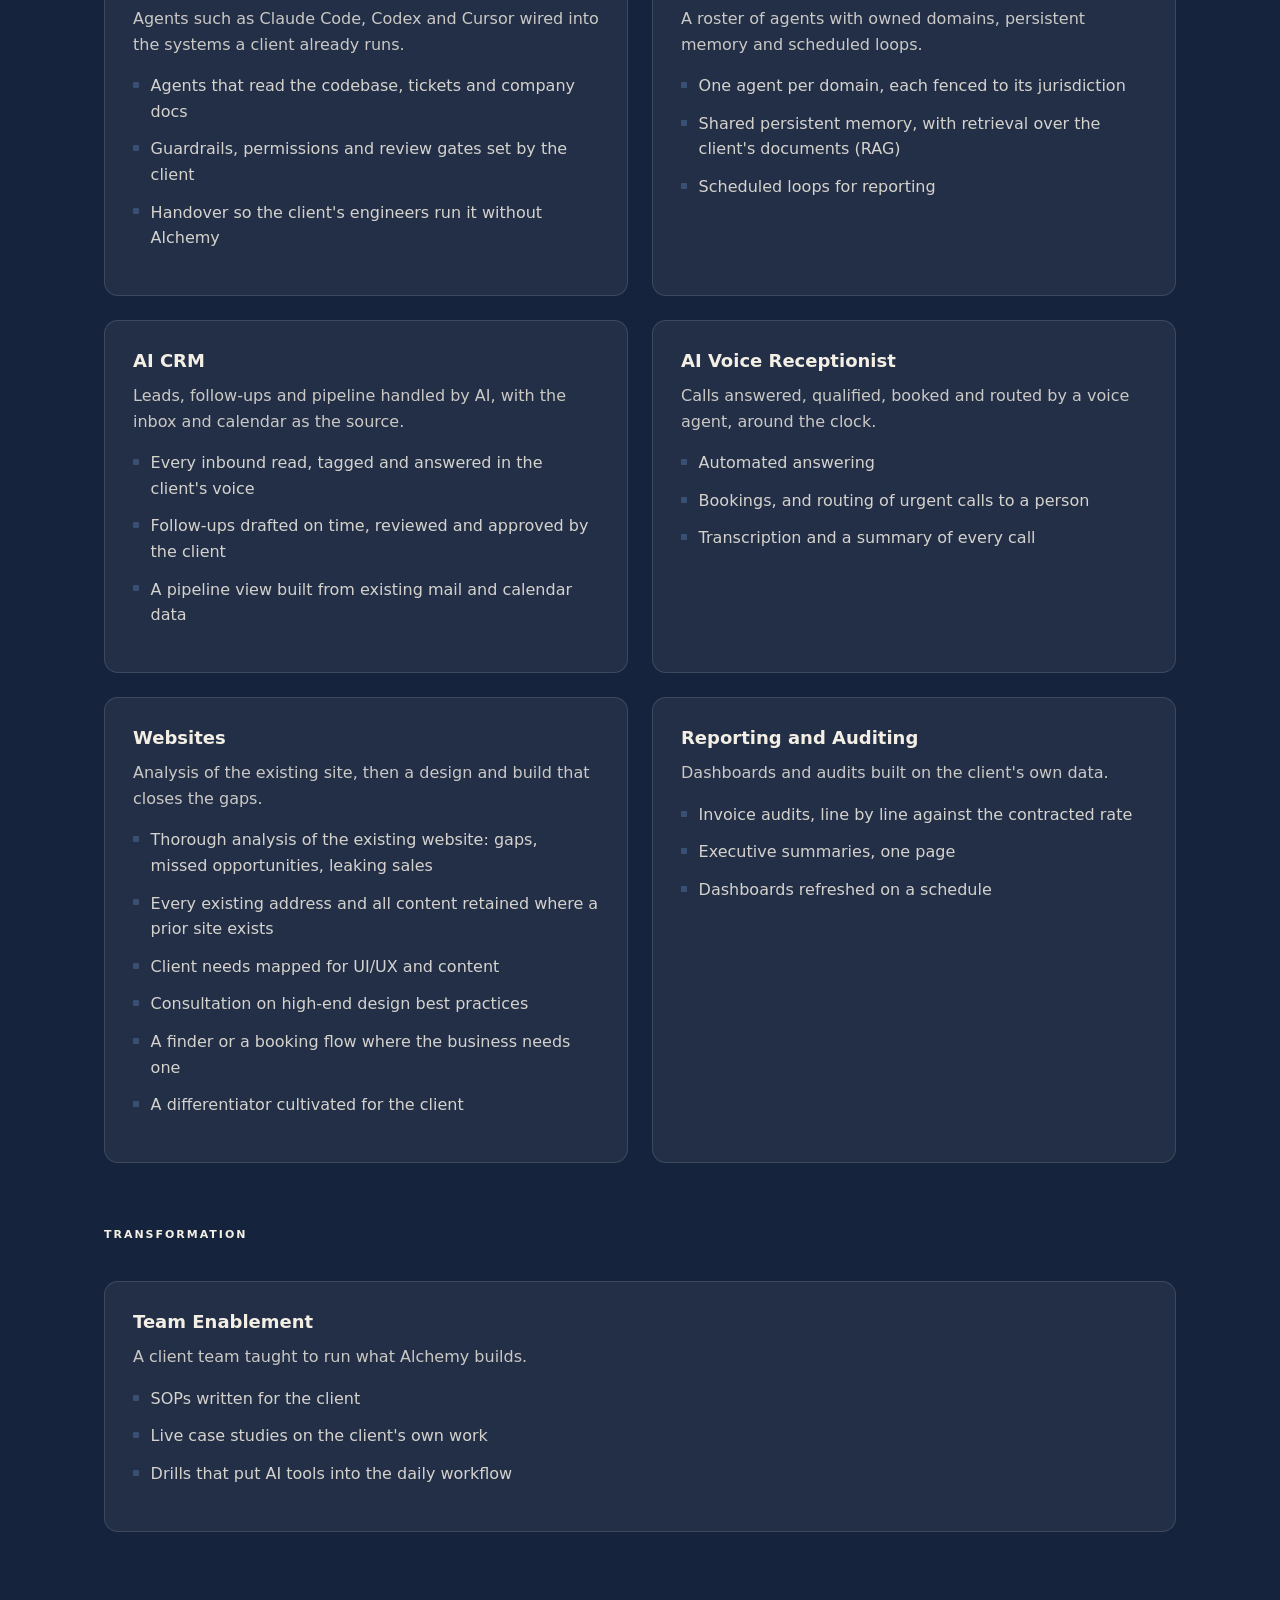
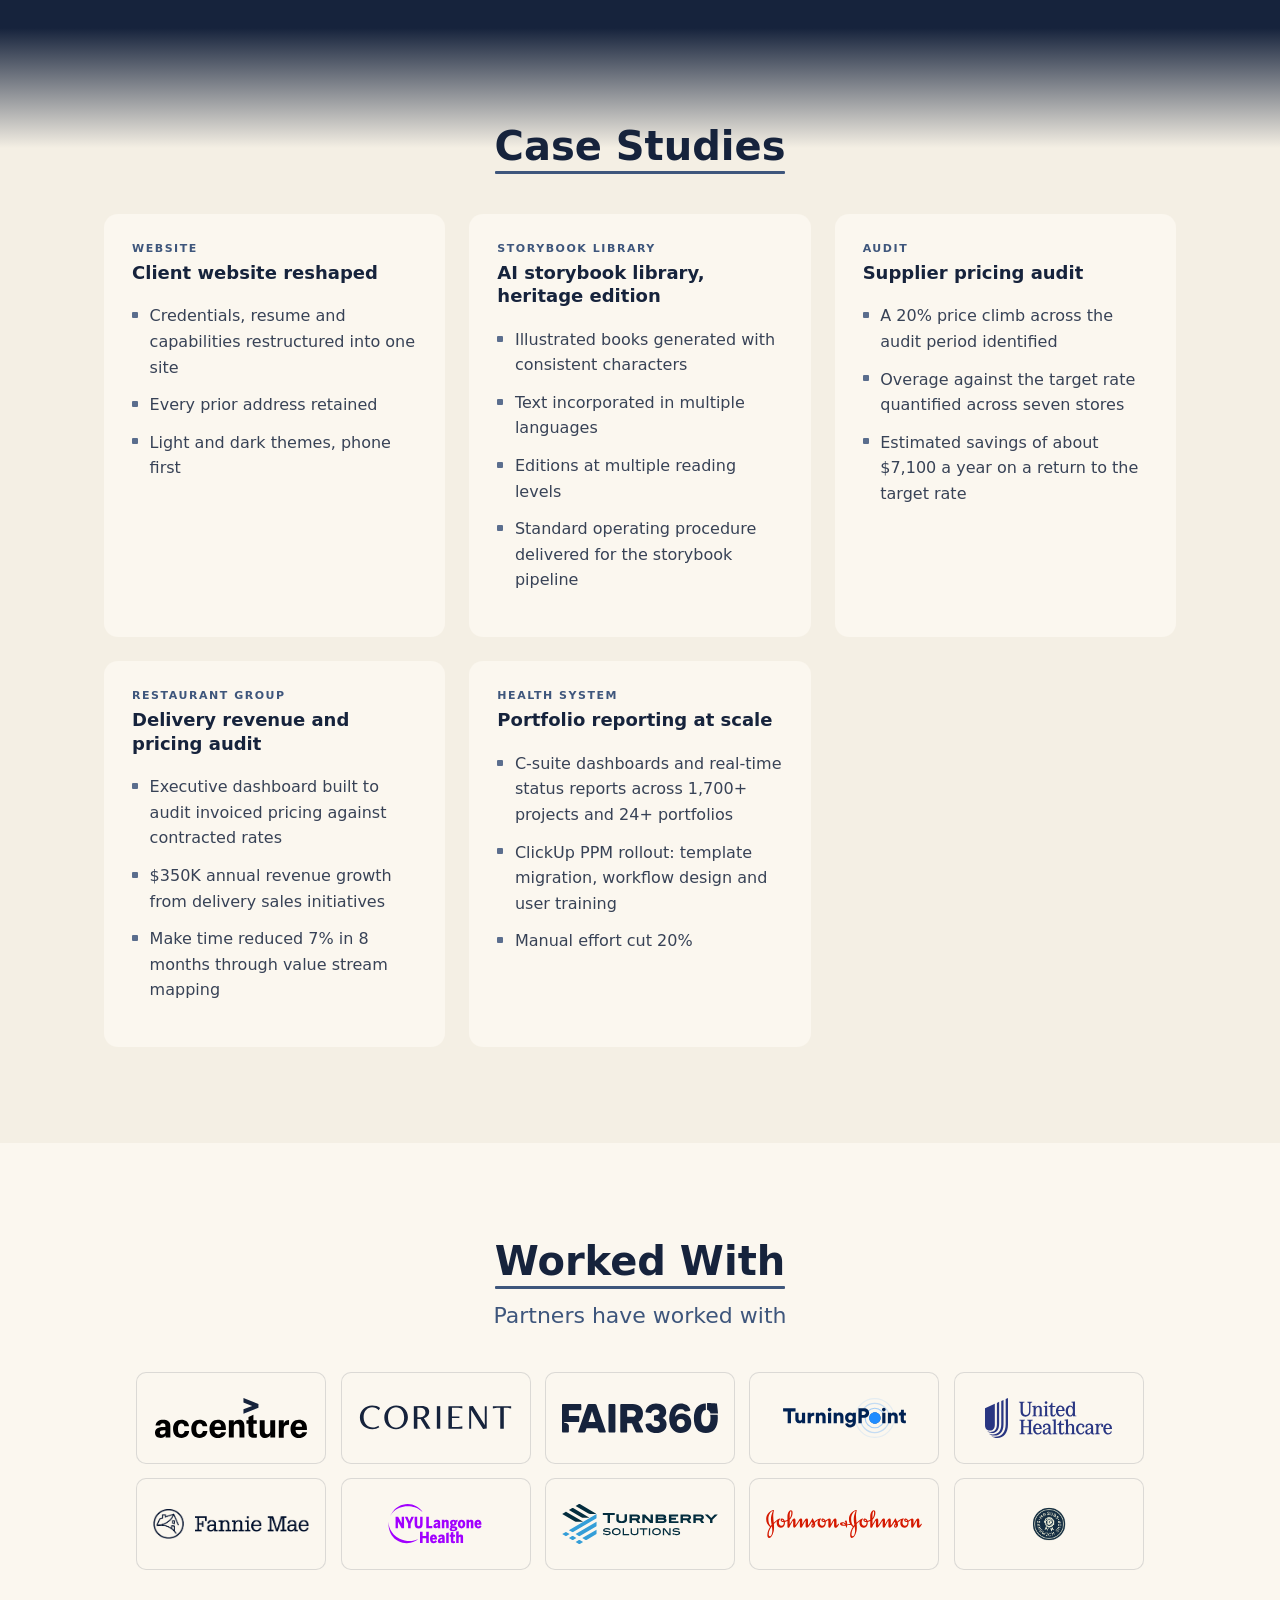
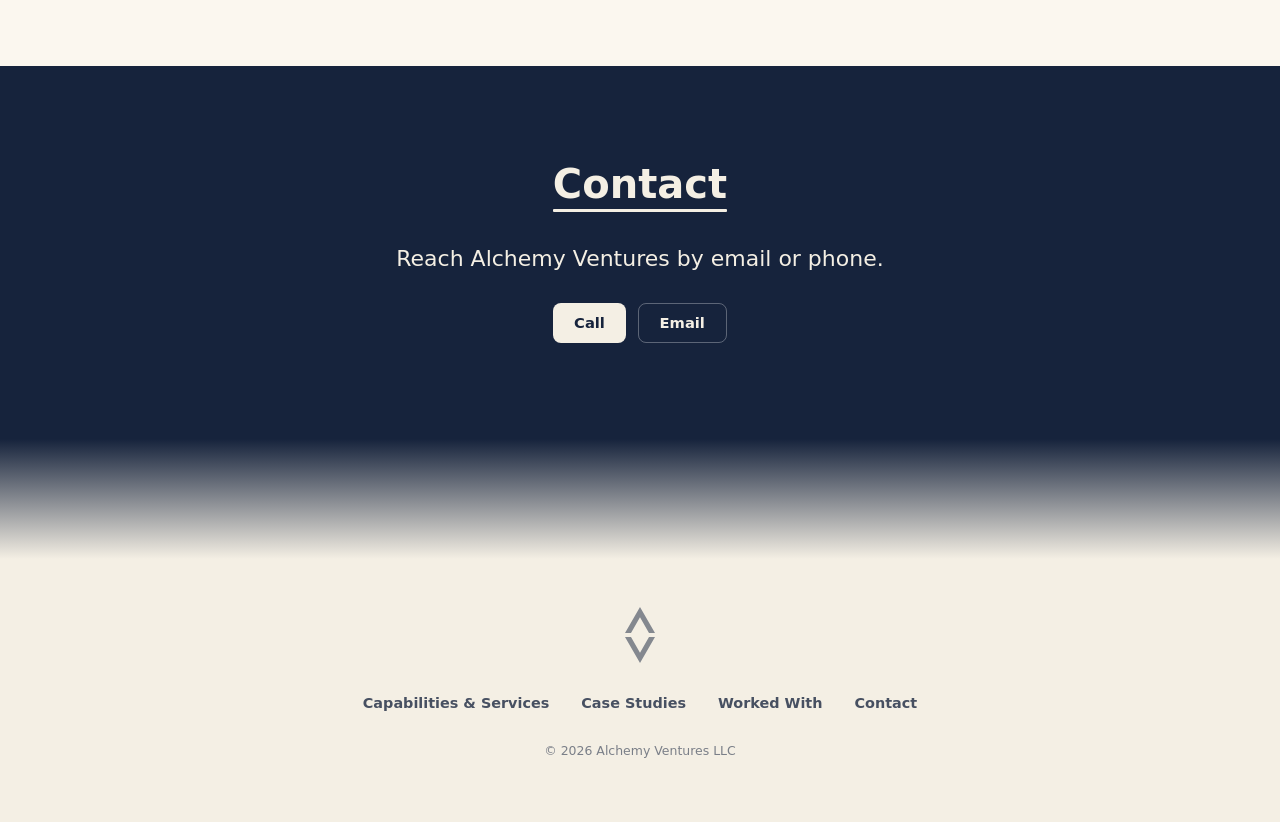
==== commit 97971966: "Section titled Team Co-Authored-By: Claude Fable 5.1 <noreply@anthropic.com>" ====
--- a/index.html
+++ b/index.html
@@ -62,7 +62,7 @@
       });
     });
   })();
-</script><main id="top"><section class="hero tier-paper" id="hero"><img class="img-slot hero-band" src="/images/hero.jpg" alt="A shared workspace, two laptops open facing each other" width="2400" height="1350" loading="eager" fetchpriority="high" decoding="async" style="aspect-ratio:2400 / 1350"><div class="hero-copy"><h1 class="hero-line"><img class="hero-lockup" src="/brand/logo-av-stacked-montserrat-navy.svg" alt="Alchemy Ventures" width="1456" height="736" fetchpriority="high" decoding="async"></h1><p class="hero-sub">Applied AI agency delivering on strategy, implementation and transformation in the age of accelerating tech innovation.</p></div></section><section class="section tier-paper" id="team"><!-- partners backdrop gradient removed 2026-09-08 ~8:15pm on his word --><div class="section-inner"><h2 class="section-title" data-reveal><span class="section-title-text">Partners</span></h2><div class="section-body profiles"><div class="profile-card" data-reveal><img class="profile-headshot" src="/mann-headshot-v4.jpg" alt="Mann Patel portrait" width="160" height="160" loading="lazy"><!-- Partner kicker, lifted from mann-landing-v3/src/components/sections/Hero.tsx + Hero.css (.hero-kicker/.hero-dot/@keyframes hero-dot-pulse) --><p class="partner-kicker"><span class="partner-kicker-dot" aria-hidden="true"></span>CONSULTANT</p><div class="profile-name">Mann Patel</div><!-- trace: mann-landing-v3/src/content.ts hero.kicker --><!-- third person, converted from his own pitch's first sentence --><p class="profile-sentence">AI strategist with 3 years at Accenture, delivering platform rollout and adoption into regulated financial services.</p><ul class="profile-bullets"><li>Agentic Orchestration</li><li>Programs and Delivery</li><li>AI Assisted Analysis</li><li>Connectors and Automation</li></ul></div><div class="profile-card" data-reveal><img class="profile-headshot" src="/meet-headshot-v2.jpg" alt="Meet Patel portrait" width="160" height="160" loading="lazy"><p class="partner-kicker"><span class="partner-kicker-dot" aria-hidden="true"></span>CONSULTANT</p><div class="profile-name">Meet Patel</div><!-- trace: portfolio-maker/clients/meet/site/src/content.ts hero.kicker --><!-- third person, converted from his own site's hero.pitch --><p class="profile-sentence">Versatile tech leader with 8+ years aligning data strategy, process optimization and solution implementation across healthcare, pharma, medtech and finance.</p><ul class="profile-bullets"><li>Data and Dashboards</li><li>Process Automation</li><li>Program and Delivery Management</li><li>Systems Integration</li></ul></div></div></div></section><section class="section tier-paper-2" id="capabilities"><div class="section-inner"><h2 class="section-title" data-reveal><span class="section-title-text">Capabilities</span></h2><div class="section-body cap-grid"><div class="cap-card" data-reveal><div class="cap-title">Program and Delivery Leadership</div><div class="cap-text">End-to-end rollout of regulated platforms: user stories, sprint cadence, timelines, dependencies, risk escalation and leadership reporting.</div><!-- trace: Mann content.ts capabilities[0] 'Programs and Delivery' + Meet content.ts capabilities[2] 'Program and Delivery Management' --></div><div class="cap-card" data-reveal><div class="cap-title">Agentic AI Systems</div><div class="cap-text">Multi-agent workflows with persistent memory, scheduled loops, and the prompts and guardrails that keep output reliable.</div><!-- trace: Mann content.ts capabilities[2] 'Agentic Orchestration' + capabilities[3] 'Prompt and Context Engineering' --></div><div class="cap-card" data-reveal><div class="cap-title">Data and Dashboards</div><div class="cap-text">Executive dashboards on live data, structured and layered for status at a glance.</div><!-- trace: Meet content.ts capabilities[0] 'Data and Dashboards' + Mann content.ts capabilities[4] 'AI Assisted Analysis' --></div><div class="cap-card" data-reveal><div class="cap-title">Process Automation and Systems Integration</div><div class="cap-text">Enterprise workflow automation and governed cloud integration, with siloed data consolidated into one connection.</div><!-- trace: Meet content.ts capabilities[1] 'Process Automation' + capabilities[3] 'Systems Integration' --></div><div class="cap-card" data-reveal><div class="cap-title">Full-Stack Product Delivery</div><div class="cap-text">Front ends, offline-first apps with account sync, data and automation pipelines, and the domain work that takes a product live.</div><!-- trace: Mann content.ts capabilities[5] 'Full Stack Delivery' --></div><div class="cap-card" data-reveal><div class="cap-title">Generative Production</div><div class="cap-text">Image, video and document generation in repeatable pipelines, with consistent characters, style and quality control.</div><!-- trace: Mann content.ts capabilities[6] 'Generative Production' --></div><div class="cap-card" data-reveal><div class="cap-title">Client and Stakeholder Translation</div><div class="cap-text">CRM pipelines, proposals, and technical delivery translated into terms the business can act on.</div><!-- trace: Mann content.ts capabilities[1] 'Client and Wealth Advisory' + Meet content.ts experience (e.g. UHC: 'primary liaison for 20 Health Plans'; a health system client: 'C-suite dashboards and real-time status reports') --></div><div class="cap-card" data-reveal><div class="cap-title">Connectors and Automation Playbooks</div><div class="cap-text">Reusable connector workflows across email, drive and calendar; a playbook built for one account runs on the next.</div><!-- trace: Mann content.ts capabilities[7] 'Connectors and Automation' --></div></div></div></section><section class="section tier-block" id="services"><div class="section-inner"><h2 class="section-title" data-reveal><span class="section-title-text">Services</span></h2><p class="section-lede">Strategy, implementation, transformation.</p><div class="service-stage"><h3 class="service-stage-title">Strategy</h3><div class="section-body service-grid"><div class="service-card" data-reveal><!-- service pictures removed 2026-09-08 ~8pm on his word ("Remove all services pictures for now"); the slot data stays in content.mjs for their return --><div class="cap-title">Consulting on AI Implementation</div><div class="cap-text">Discovery, cost analysis and a prioritized build-out plan.</div><ul class="case-lines"><li>A roadmap of the work AI can take on, ranked by payoff</li><li>Cost and timeline per phase, before anything is built</li><li>A build order that ships the first win in weeks</li></ul><!-- trace: his edits 2026-09-08, Fable completion; artifact status unchanged from wave 3d: see git history of this block --></div></div></div><div class="service-stage"><h3 class="service-stage-title">Implementation</h3><div class="section-body service-grid"><div class="service-card" data-reveal><!-- service pictures removed 2026-09-08 ~8pm on his word ("Remove all services pictures for now"); the slot data stays in content.mjs for their return --><div class="cap-title">Coding Agent Integration</div><div class="cap-text">Agents such as Claude Code, Codex and Cursor wired into the systems a client already runs.</div><ul class="case-lines"><li>Agents that read the codebase, tickets and company docs</li><li>Guardrails, permissions and review gates set by the client</li><li>Handover so the client&#39;s engineers run it without Alchemy</li></ul><!-- trace: his edits 2026-09-08, Fable completion; artifact status unchanged from wave 3d: see git history of this block --></div><div class="service-card" data-reveal><!-- service pictures removed 2026-09-08 ~8pm on his word ("Remove all services pictures for now"); the slot data stays in content.mjs for their return --><div class="cap-title">Multi-Agent Creation</div><div class="cap-text">A roster of agents with owned domains, persistent memory and scheduled loops.</div><ul class="case-lines"><li>One agent per domain, each fenced to its jurisdiction</li><li>Shared persistent memory, with retrieval over the client&#39;s documents (RAG)</li><li>Scheduled loops for reporting</li></ul><!-- trace: his edits 2026-09-08, Fable completion; artifact status unchanged from wave 3d: see git history of this block --></div><div class="service-card" data-reveal><!-- service pictures removed 2026-09-08 ~8pm on his word ("Remove all services pictures for now"); the slot data stays in content.mjs for their return --><div class="cap-title">AI CRM</div><div class="cap-text">Leads, follow-ups and pipeline handled by AI, with the inbox and calendar as the source.</div><ul class="case-lines"><li>Every inbound read, tagged and answered in the client&#39;s voice</li><li>Follow-ups drafted on time, reviewed and approved by the client</li><li>A pipeline view built from existing mail and calendar data</li></ul><!-- trace: his edits 2026-09-08, Fable completion; artifact status unchanged from wave 3d: see git history of this block --></div><div class="service-card" data-reveal><!-- service pictures removed 2026-09-08 ~8pm on his word ("Remove all services pictures for now"); the slot data stays in content.mjs for their return --><div class="cap-title">AI Voice Receptionist</div><div class="cap-text">Calls answered, qualified, booked and routed by a voice agent, around the clock.</div><ul class="case-lines"><li>Automated answering</li><li>Bookings, and routing of urgent calls to a person</li><li>Transcription and a summary of every call</li></ul><!-- trace: his edits 2026-09-08, Fable completion; artifact status unchanged from wave 3d: see git history of this block --></div><div class="service-card" data-reveal><!-- service pictures removed 2026-09-08 ~8pm on his word ("Remove all services pictures for now"); the slot data stays in content.mjs for their return --><div class="cap-title">Websites</div><div class="cap-text">Analysis of the existing site, then a design and build that closes the gaps.</div><ul class="case-lines"><li>Thorough analysis of the existing website: gaps, missed opportunities, leaking sales</li><li>Every existing address and all content retained where a prior site exists</li><li>Client needs mapped for UI/UX and content</li><li>Consultation on high-end design best practices</li><li>A finder or a booking flow where the business needs one</li><li>A differentiator cultivated for the client</li></ul><!-- trace: his edits 2026-09-08, Fable completion; artifact status unchanged from wave 3d: see git history of this block --></div><div class="service-card" data-reveal><!-- service pictures removed 2026-09-08 ~8pm on his word ("Remove all services pictures for now"); the slot data stays in content.mjs for their return --><div class="cap-title">Reporting and Auditing</div><div class="cap-text">Dashboards and audits built on the client&#39;s own data.</div><ul class="case-lines"><li>Invoice audits, line by line against the contracted rate</li><li>Executive summaries, one page</li><li>Dashboards refreshed on a schedule</li></ul><!-- trace: his edits 2026-09-08, Fable completion; artifact status unchanged from wave 3d: see git history of this block --></div></div></div><div class="service-stage"><h3 class="service-stage-title">Transformation</h3><div class="section-body service-grid"><div class="service-card" data-reveal><!-- service pictures removed 2026-09-08 ~8pm on his word ("Remove all services pictures for now"); the slot data stays in content.mjs for their return --><div class="cap-title">Team Enablement</div><div class="cap-text">A client team taught to run what Alchemy builds.</div><ul class="case-lines"><li>SOPs written for the client</li><li>Live case studies on the client&#39;s own work</li><li>Drills that put AI tools into the daily workflow</li></ul><!-- trace: his edits 2026-09-08, Fable completion; artifact status unchanged from wave 3d: see git history of this block; title DRAFT, red-line point 3 --></div></div></div></div></section><section class="section tier-paper-2 fade-from-block" id="work"><div class="section-inner"><!-- Case Studies, red-line point 8, 2026-09-08: no pictures, no
+</script><main id="top"><section class="hero tier-paper" id="hero"><img class="img-slot hero-band" src="/images/hero.jpg" alt="A shared workspace, two laptops open facing each other" width="2400" height="1350" loading="eager" fetchpriority="high" decoding="async" style="aspect-ratio:2400 / 1350"><div class="hero-copy"><h1 class="hero-line"><img class="hero-lockup" src="/brand/logo-av-stacked-montserrat-navy.svg" alt="Alchemy Ventures" width="1456" height="736" fetchpriority="high" decoding="async"></h1><p class="hero-sub">Applied AI agency delivering on strategy, implementation and transformation in the age of accelerating tech innovation.</p></div></section><section class="section tier-paper" id="team"><!-- partners backdrop gradient removed 2026-09-08 ~8:15pm on his word --><div class="section-inner"><h2 class="section-title" data-reveal><span class="section-title-text">Team</span></h2><div class="section-body profiles"><div class="profile-card" data-reveal><img class="profile-headshot" src="/mann-headshot-v4.jpg" alt="Mann Patel portrait" width="160" height="160" loading="lazy"><!-- Partner kicker, lifted from mann-landing-v3/src/components/sections/Hero.tsx + Hero.css (.hero-kicker/.hero-dot/@keyframes hero-dot-pulse) --><p class="partner-kicker"><span class="partner-kicker-dot" aria-hidden="true"></span>CONSULTANT</p><div class="profile-name">Mann Patel</div><!-- trace: mann-landing-v3/src/content.ts hero.kicker --><!-- third person, converted from his own pitch's first sentence --><p class="profile-sentence">AI strategist with 3 years at Accenture, delivering platform rollout and adoption into regulated financial services.</p><ul class="profile-bullets"><li>Agentic Orchestration</li><li>Programs and Delivery</li><li>AI Assisted Analysis</li><li>Connectors and Automation</li></ul></div><div class="profile-card" data-reveal><img class="profile-headshot" src="/meet-headshot-v2.jpg" alt="Meet Patel portrait" width="160" height="160" loading="lazy"><p class="partner-kicker"><span class="partner-kicker-dot" aria-hidden="true"></span>CONSULTANT</p><div class="profile-name">Meet Patel</div><!-- trace: portfolio-maker/clients/meet/site/src/content.ts hero.kicker --><!-- third person, converted from his own site's hero.pitch --><p class="profile-sentence">Versatile tech leader with 8+ years aligning data strategy, process optimization and solution implementation across healthcare, pharma, medtech and finance.</p><ul class="profile-bullets"><li>Data and Dashboards</li><li>Process Automation</li><li>Program and Delivery Management</li><li>Systems Integration</li></ul></div></div></div></section><section class="section tier-paper-2" id="capabilities"><div class="section-inner"><h2 class="section-title" data-reveal><span class="section-title-text">Capabilities</span></h2><div class="section-body cap-grid"><div class="cap-card" data-reveal><div class="cap-title">Program and Delivery Leadership</div><div class="cap-text">End-to-end rollout of regulated platforms: user stories, sprint cadence, timelines, dependencies, risk escalation and leadership reporting.</div><!-- trace: Mann content.ts capabilities[0] 'Programs and Delivery' + Meet content.ts capabilities[2] 'Program and Delivery Management' --></div><div class="cap-card" data-reveal><div class="cap-title">Agentic AI Systems</div><div class="cap-text">Multi-agent workflows with persistent memory, scheduled loops, and the prompts and guardrails that keep output reliable.</div><!-- trace: Mann content.ts capabilities[2] 'Agentic Orchestration' + capabilities[3] 'Prompt and Context Engineering' --></div><div class="cap-card" data-reveal><div class="cap-title">Data and Dashboards</div><div class="cap-text">Executive dashboards on live data, structured and layered for status at a glance.</div><!-- trace: Meet content.ts capabilities[0] 'Data and Dashboards' + Mann content.ts capabilities[4] 'AI Assisted Analysis' --></div><div class="cap-card" data-reveal><div class="cap-title">Process Automation and Systems Integration</div><div class="cap-text">Enterprise workflow automation and governed cloud integration, with siloed data consolidated into one connection.</div><!-- trace: Meet content.ts capabilities[1] 'Process Automation' + capabilities[3] 'Systems Integration' --></div><div class="cap-card" data-reveal><div class="cap-title">Full-Stack Product Delivery</div><div class="cap-text">Front ends, offline-first apps with account sync, data and automation pipelines, and the domain work that takes a product live.</div><!-- trace: Mann content.ts capabilities[5] 'Full Stack Delivery' --></div><div class="cap-card" data-reveal><div class="cap-title">Generative Production</div><div class="cap-text">Image, video and document generation in repeatable pipelines, with consistent characters, style and quality control.</div><!-- trace: Mann content.ts capabilities[6] 'Generative Production' --></div><div class="cap-card" data-reveal><div class="cap-title">Client and Stakeholder Translation</div><div class="cap-text">CRM pipelines, proposals, and technical delivery translated into terms the business can act on.</div><!-- trace: Mann content.ts capabilities[1] 'Client and Wealth Advisory' + Meet content.ts experience (e.g. UHC: 'primary liaison for 20 Health Plans'; a health system client: 'C-suite dashboards and real-time status reports') --></div><div class="cap-card" data-reveal><div class="cap-title">Connectors and Automation Playbooks</div><div class="cap-text">Reusable connector workflows across email, drive and calendar; a playbook built for one account runs on the next.</div><!-- trace: Mann content.ts capabilities[7] 'Connectors and Automation' --></div></div></div></section><section class="section tier-block" id="services"><div class="section-inner"><h2 class="section-title" data-reveal><span class="section-title-text">Services</span></h2><p class="section-lede">Strategy, implementation, transformation.</p><div class="service-stage"><h3 class="service-stage-title">Strategy</h3><div class="section-body service-grid"><div class="service-card" data-reveal><!-- service pictures removed 2026-09-08 ~8pm on his word ("Remove all services pictures for now"); the slot data stays in content.mjs for their return --><div class="cap-title">Consulting on AI Implementation</div><div class="cap-text">Discovery, cost analysis and a prioritized build-out plan.</div><ul class="case-lines"><li>A roadmap of the work AI can take on, ranked by payoff</li><li>Cost and timeline per phase, before anything is built</li><li>A build order that ships the first win in weeks</li></ul><!-- trace: his edits 2026-09-08, Fable completion; artifact status unchanged from wave 3d: see git history of this block --></div></div></div><div class="service-stage"><h3 class="service-stage-title">Implementation</h3><div class="section-body service-grid"><div class="service-card" data-reveal><!-- service pictures removed 2026-09-08 ~8pm on his word ("Remove all services pictures for now"); the slot data stays in content.mjs for their return --><div class="cap-title">Coding Agent Integration</div><div class="cap-text">Agents such as Claude Code, Codex and Cursor wired into the systems a client already runs.</div><ul class="case-lines"><li>Agents that read the codebase, tickets and company docs</li><li>Guardrails, permissions and review gates set by the client</li><li>Handover so the client&#39;s engineers run it without Alchemy</li></ul><!-- trace: his edits 2026-09-08, Fable completion; artifact status unchanged from wave 3d: see git history of this block --></div><div class="service-card" data-reveal><!-- service pictures removed 2026-09-08 ~8pm on his word ("Remove all services pictures for now"); the slot data stays in content.mjs for their return --><div class="cap-title">Multi-Agent Creation</div><div class="cap-text">A roster of agents with owned domains, persistent memory and scheduled loops.</div><ul class="case-lines"><li>One agent per domain, each fenced to its jurisdiction</li><li>Shared persistent memory, with retrieval over the client&#39;s documents (RAG)</li><li>Scheduled loops for reporting</li></ul><!-- trace: his edits 2026-09-08, Fable completion; artifact status unchanged from wave 3d: see git history of this block --></div><div class="service-card" data-reveal><!-- service pictures removed 2026-09-08 ~8pm on his word ("Remove all services pictures for now"); the slot data stays in content.mjs for their return --><div class="cap-title">AI CRM</div><div class="cap-text">Leads, follow-ups and pipeline handled by AI, with the inbox and calendar as the source.</div><ul class="case-lines"><li>Every inbound read, tagged and answered in the client&#39;s voice</li><li>Follow-ups drafted on time, reviewed and approved by the client</li><li>A pipeline view built from existing mail and calendar data</li></ul><!-- trace: his edits 2026-09-08, Fable completion; artifact status unchanged from wave 3d: see git history of this block --></div><div class="service-card" data-reveal><!-- service pictures removed 2026-09-08 ~8pm on his word ("Remove all services pictures for now"); the slot data stays in content.mjs for their return --><div class="cap-title">AI Voice Receptionist</div><div class="cap-text">Calls answered, qualified, booked and routed by a voice agent, around the clock.</div><ul class="case-lines"><li>Automated answering</li><li>Bookings, and routing of urgent calls to a person</li><li>Transcription and a summary of every call</li></ul><!-- trace: his edits 2026-09-08, Fable completion; artifact status unchanged from wave 3d: see git history of this block --></div><div class="service-card" data-reveal><!-- service pictures removed 2026-09-08 ~8pm on his word ("Remove all services pictures for now"); the slot data stays in content.mjs for their return --><div class="cap-title">Websites</div><div class="cap-text">Analysis of the existing site, then a design and build that closes the gaps.</div><ul class="case-lines"><li>Thorough analysis of the existing website: gaps, missed opportunities, leaking sales</li><li>Every existing address and all content retained where a prior site exists</li><li>Client needs mapped for UI/UX and content</li><li>Consultation on high-end design best practices</li><li>A finder or a booking flow where the business needs one</li><li>A differentiator cultivated for the client</li></ul><!-- trace: his edits 2026-09-08, Fable completion; artifact status unchanged from wave 3d: see git history of this block --></div><div class="service-card" data-reveal><!-- service pictures removed 2026-09-08 ~8pm on his word ("Remove all services pictures for now"); the slot data stays in content.mjs for their return --><div class="cap-title">Reporting and Auditing</div><div class="cap-text">Dashboards and audits built on the client&#39;s own data.</div><ul class="case-lines"><li>Invoice audits, line by line against the contracted rate</li><li>Executive summaries, one page</li><li>Dashboards refreshed on a schedule</li></ul><!-- trace: his edits 2026-09-08, Fable completion; artifact status unchanged from wave 3d: see git history of this block --></div></div></div><div class="service-stage"><h3 class="service-stage-title">Transformation</h3><div class="section-body service-grid"><div class="service-card" data-reveal><!-- service pictures removed 2026-09-08 ~8pm on his word ("Remove all services pictures for now"); the slot data stays in content.mjs for their return --><div class="cap-title">Team Enablement</div><div class="cap-text">A client team taught to run what Alchemy builds.</div><ul class="case-lines"><li>SOPs written for the client</li><li>Live case studies on the client&#39;s own work</li><li>Drills that put AI tools into the daily workflow</li></ul><!-- trace: his edits 2026-09-08, Fable completion; artifact status unchanged from wave 3d: see git history of this block; title DRAFT, red-line point 3 --></div></div></div></div></section><section class="section tier-paper-2 fade-from-block" id="work"><div class="section-inner"><!-- Case Studies, red-line point 8, 2026-09-08: no pictures, no
              links, no product or client names in the copy. Standardized
              cards, each a kicker, a title, three bullets. Clients section
              dissolved in here 2026-09-09 on his word ("Dissolve clients
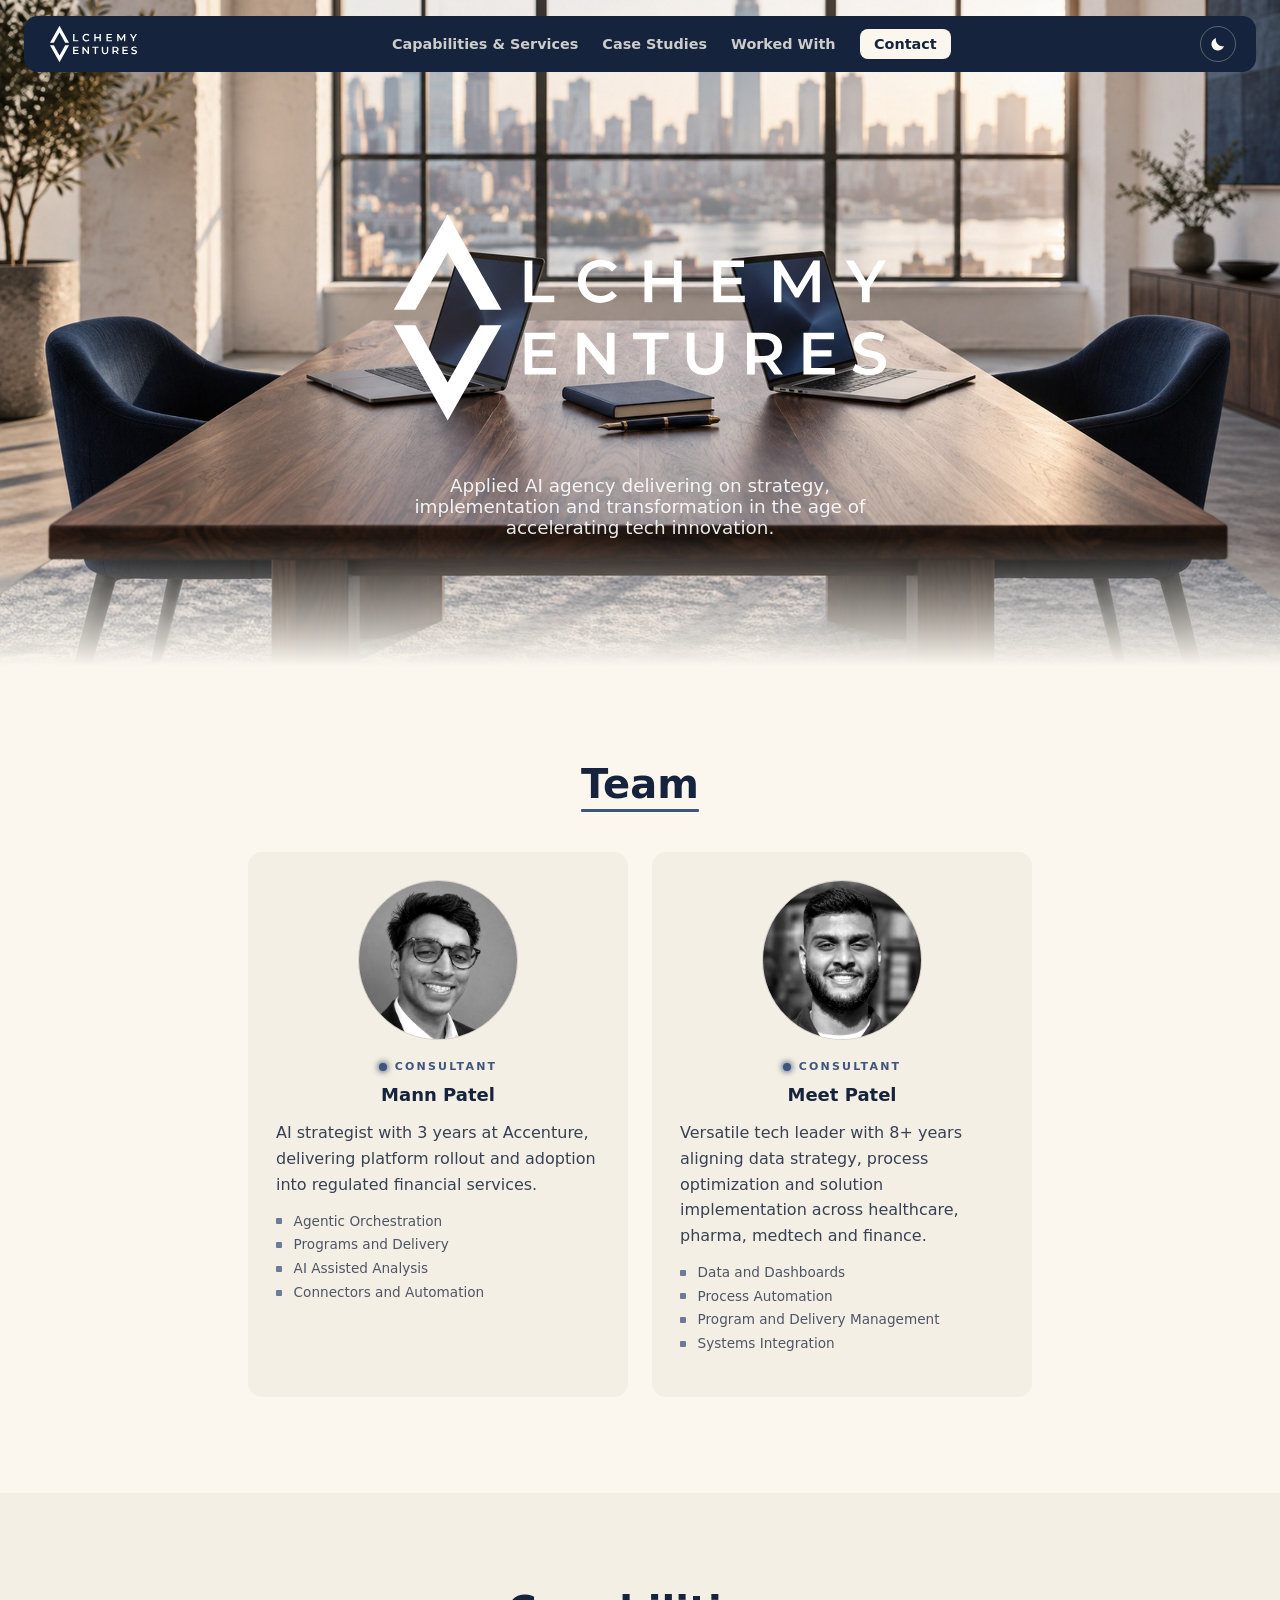
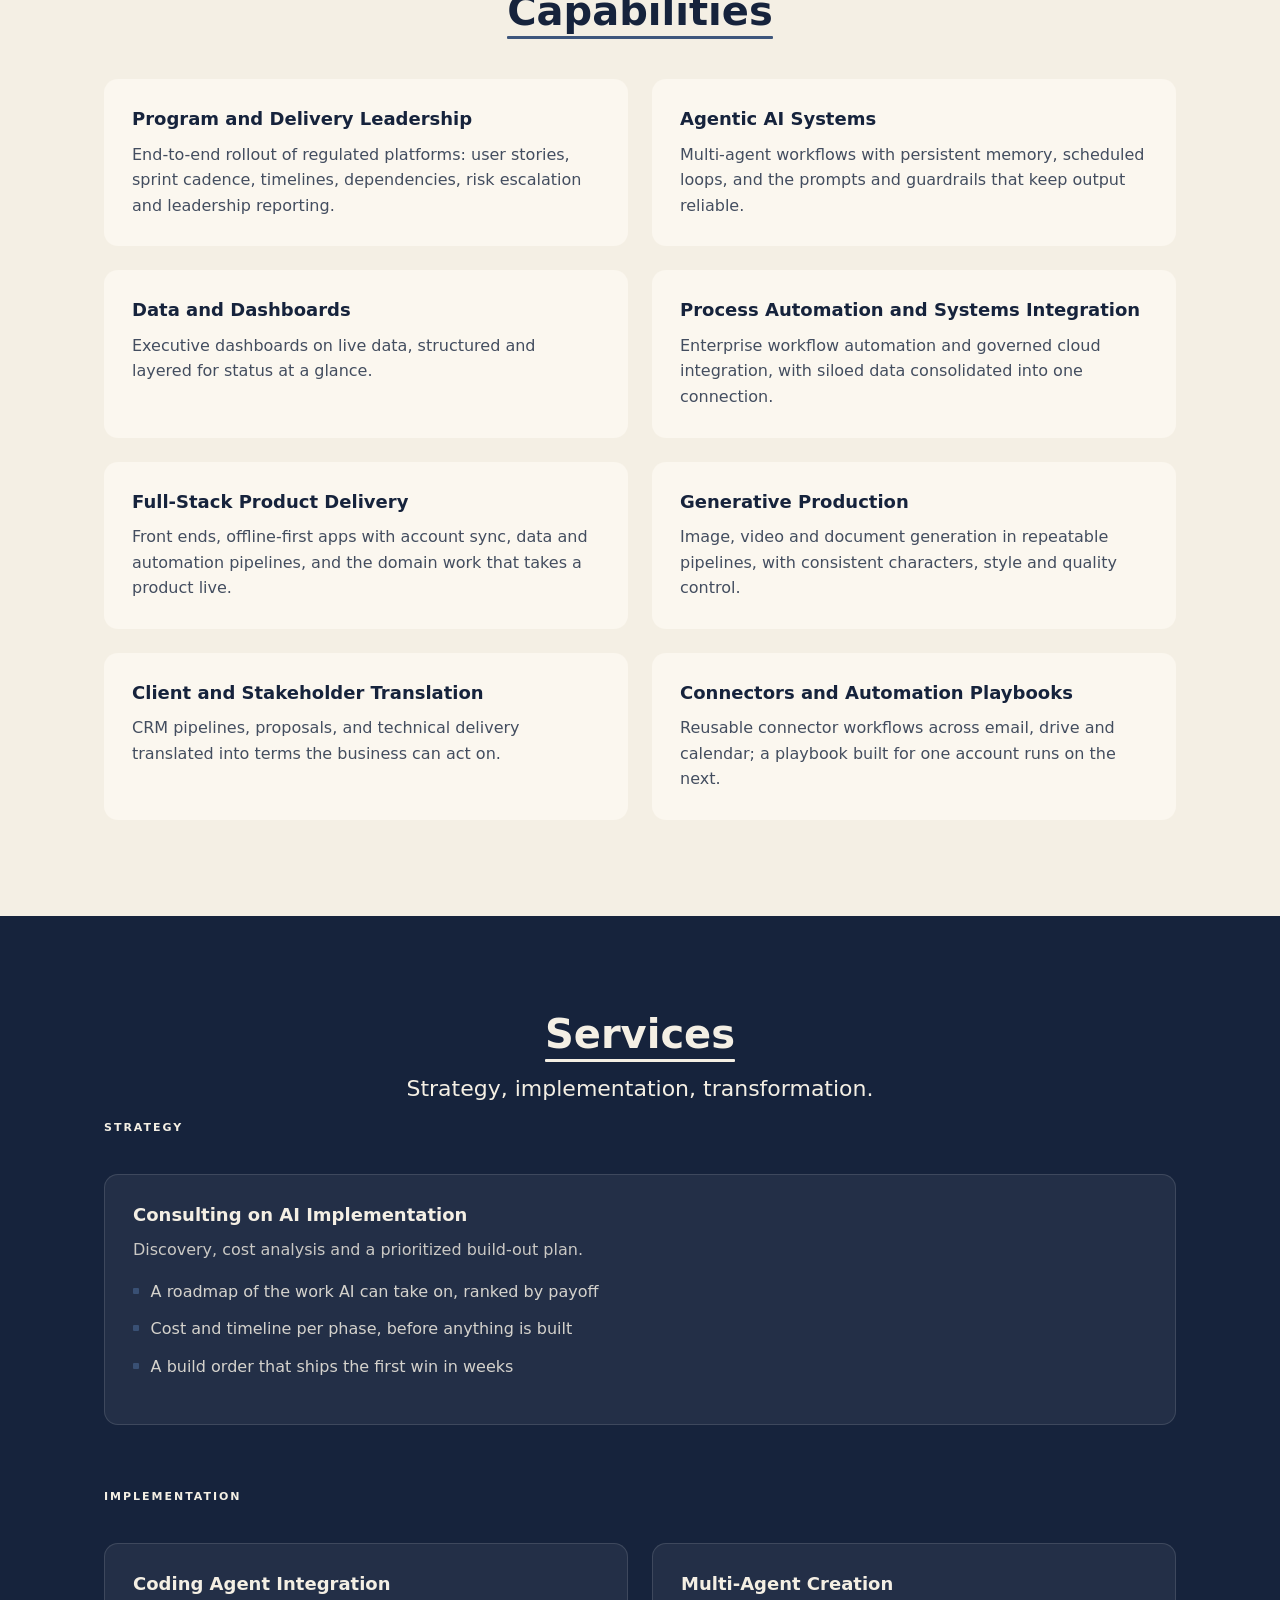
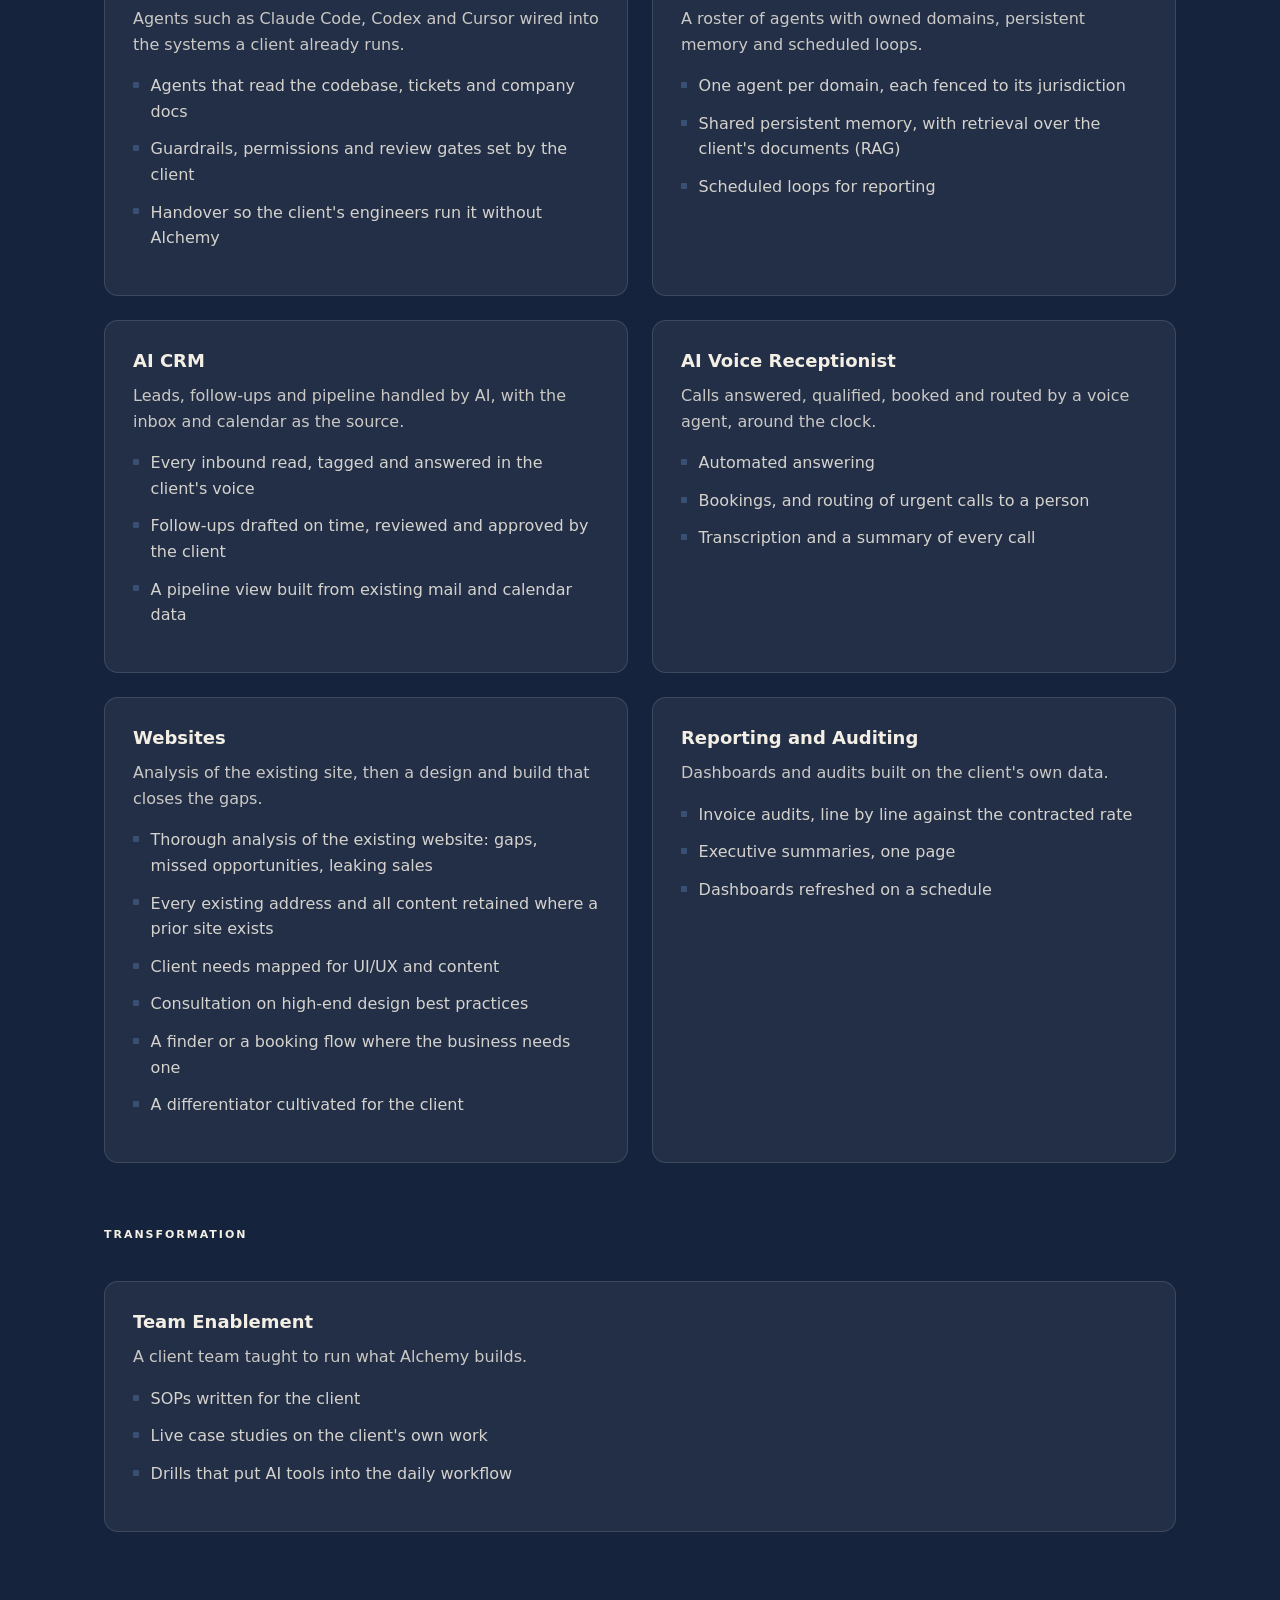
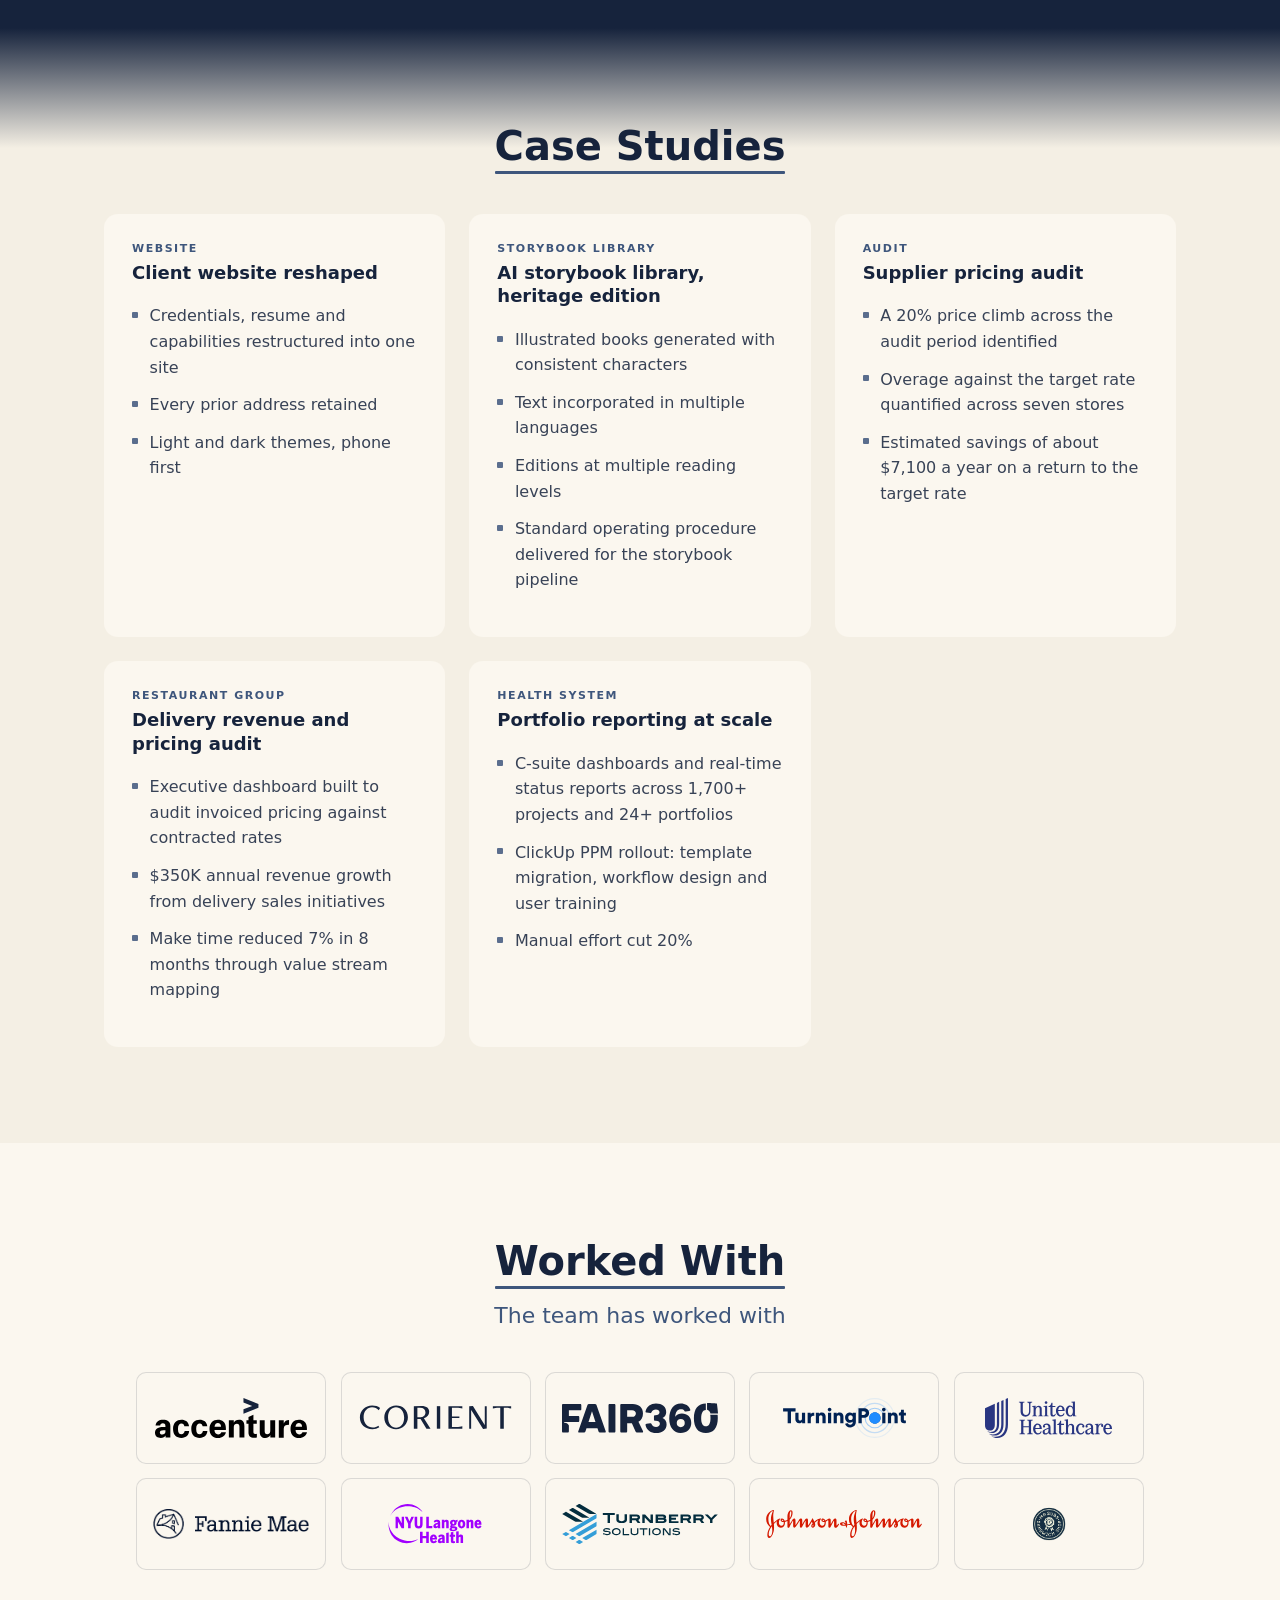
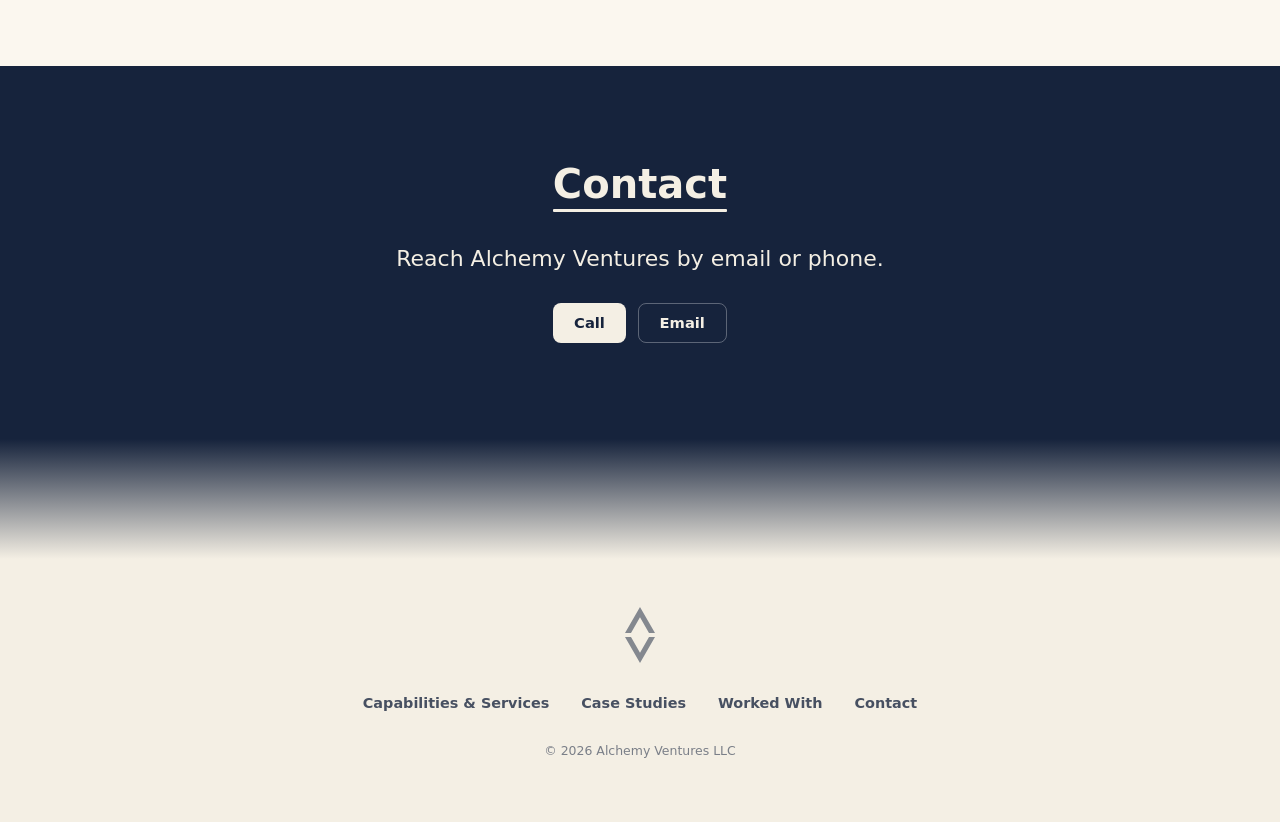
==== commit bdec1570: "Worked With lede: The team has worked with Co-Authored-By: Claude Fable 5.1 <noreply@anthropic.com>" ====
--- a/index.html
+++ b/index.html
@@ -69,7 +69,7 @@
              into case studies. No client names.") — the two former
              client blocks are now two of these cards, named by kind, not
              by client; both client names live only on the Worked With
-             wall below (content.mjs `workedWith.wall`). --><h2 class="section-title" data-reveal><span class="section-title-text">Case Studies</span></h2><div class="section-body work-grid"><div class="case-study-card" data-reveal><div class="work-tile-kicker">Website</div><div class="work-tile-title">Client website reshaped</div><ul class="case-lines"><li>Credentials, resume and capabilities restructured into one site</li><li>Every prior address retained</li><li>Light and dark themes, phone first</li></ul><!-- trace: mann-landing-v3/ — the agency's own site rebuild, unnamed here per red-line 8 --></div><div class="case-study-card" data-reveal><div class="work-tile-kicker">Storybook library</div><div class="work-tile-title">AI storybook library, heritage edition</div><ul class="case-lines"><li>Illustrated books generated with consistent characters</li><li>Text incorporated in multiple languages</li><li>Editions at multiple reading levels</li><li>Standard operating procedure delivered for the storybook pipeline</li></ul><!-- trace: mann-landing-v3/src/content.ts work[] slugs 'fablewick', 'ai-storybook' — unnamed here per red-line 8 --></div><div class="case-study-card" data-reveal><div class="work-tile-kicker">Audit</div><div class="work-tile-title">Supplier pricing audit</div><ul class="case-lines"><li>A 20% price climb across the audit period identified</li><li>Overage against the target rate quantified across seven stores</li><li>Estimated savings of about $7,100 a year on a return to the target rate</li></ul><!-- trace: 6-Scripts/build_mrsubs_audit_v3.py lines 491-504 (20.0% increase, +$3,601 overage across 7 stores), lines 736-745 (≈$7,116/yr estimated savings) --></div><div class="case-study-card" data-reveal><div class="work-tile-kicker">RESTAURANT GROUP</div><div class="work-tile-title">Delivery revenue and pricing audit</div><ul class="case-lines"><li>Executive dashboard built to audit invoiced pricing against contracted rates</li><li>$350K annual revenue growth from delivery sales initiatives</li><li>Make time reduced 7% in 8 months through value stream mapping</li></ul><!-- trace: 6-Scripts/build_mrsubs_audit_v3.py; 1-Projects/portfolio-maker/clients/meet/content-map-filled.md line 55 — unnamed here per the 2026-09-09 dissolve ruling --></div><div class="case-study-card" data-reveal><div class="work-tile-kicker">HEALTH SYSTEM</div><div class="work-tile-title">Portfolio reporting at scale</div><ul class="case-lines"><li>C-suite dashboards and real-time status reports across 1,700+ projects and 24+ portfolios</li><li>ClickUp PPM rollout: template migration, workflow design and user training</li><li>Manual effort cut 20%</li></ul><!-- trace: portfolio-maker/clients/meet/site/src/content.ts lines 56-64, 128-137 — unnamed here per the 2026-09-09 dissolve ruling --></div></div></div></section><section class="section tier-paper" id="worked-with"><div class="section-inner"><h2 class="section-title" data-reveal><span class="section-title-text">Worked With</span></h2><!-- red-line point 4, 2026-09-08: one wall, no Mann/Meet columns --><p class="section-lede">Partners have worked with</p><div class="section-body roster"><div class="roster-tiles"><span class="roster-tile"><img src="/logos/accenture.svg" alt="Accenture logo" loading="lazy" decoding="async"></span><span class="roster-tile"><img src="/logos/corient.svg" alt="Corient logo" loading="lazy" decoding="async"></span><span class="roster-tile"><img src="/logos/fair360.svg" alt="Fair360 logo" loading="lazy" decoding="async"></span><span class="roster-tile"><img src="/logos/turningpoint-healthcare-solutions.svg" alt="TurningPoint Healthcare Solutions logo" loading="lazy" decoding="async"></span><span class="roster-tile"><img src="/logos/unitedhealthcare.svg" alt="UnitedHealthcare Community and State logo" loading="lazy" decoding="async"></span><span class="roster-tile"><img src="/logos/fannie-mae.png" alt="Fannie Mae logo" loading="lazy" decoding="async"></span><span class="roster-tile"><img src="/logos/nyu-langone-health.svg" alt="NYU Langone Health logo" loading="lazy" decoding="async"></span><span class="roster-tile"><img src="/logos/turnberry-solutions.svg" alt="Turnberry Solutions logo" loading="lazy" decoding="async"></span><span class="roster-tile"><img src="/logos/johnson-johnson.svg" alt="Johnson &amp; Johnson logo" loading="lazy" decoding="async"></span><span class="roster-tile"><img src="/logos/mr-subs-logo.webp" alt="Mr. Subs logo" loading="lazy" decoding="async"></span></div></div></div></section><section class="section tier-block" id="contact"><div class="section-inner"><div class="book-strip"><h2 class="section-title" data-reveal><span class="section-title-text">Contact</span></h2><p class="section-lede">Reach Alchemy Ventures by email or phone.</p><!-- No picture, two buttons — Book -> Contact, 2026-09-09 on
+             wall below (content.mjs `workedWith.wall`). --><h2 class="section-title" data-reveal><span class="section-title-text">Case Studies</span></h2><div class="section-body work-grid"><div class="case-study-card" data-reveal><div class="work-tile-kicker">Website</div><div class="work-tile-title">Client website reshaped</div><ul class="case-lines"><li>Credentials, resume and capabilities restructured into one site</li><li>Every prior address retained</li><li>Light and dark themes, phone first</li></ul><!-- trace: mann-landing-v3/ — the agency's own site rebuild, unnamed here per red-line 8 --></div><div class="case-study-card" data-reveal><div class="work-tile-kicker">Storybook library</div><div class="work-tile-title">AI storybook library, heritage edition</div><ul class="case-lines"><li>Illustrated books generated with consistent characters</li><li>Text incorporated in multiple languages</li><li>Editions at multiple reading levels</li><li>Standard operating procedure delivered for the storybook pipeline</li></ul><!-- trace: mann-landing-v3/src/content.ts work[] slugs 'fablewick', 'ai-storybook' — unnamed here per red-line 8 --></div><div class="case-study-card" data-reveal><div class="work-tile-kicker">Audit</div><div class="work-tile-title">Supplier pricing audit</div><ul class="case-lines"><li>A 20% price climb across the audit period identified</li><li>Overage against the target rate quantified across seven stores</li><li>Estimated savings of about $7,100 a year on a return to the target rate</li></ul><!-- trace: 6-Scripts/build_mrsubs_audit_v3.py lines 491-504 (20.0% increase, +$3,601 overage across 7 stores), lines 736-745 (≈$7,116/yr estimated savings) --></div><div class="case-study-card" data-reveal><div class="work-tile-kicker">RESTAURANT GROUP</div><div class="work-tile-title">Delivery revenue and pricing audit</div><ul class="case-lines"><li>Executive dashboard built to audit invoiced pricing against contracted rates</li><li>$350K annual revenue growth from delivery sales initiatives</li><li>Make time reduced 7% in 8 months through value stream mapping</li></ul><!-- trace: 6-Scripts/build_mrsubs_audit_v3.py; 1-Projects/portfolio-maker/clients/meet/content-map-filled.md line 55 — unnamed here per the 2026-09-09 dissolve ruling --></div><div class="case-study-card" data-reveal><div class="work-tile-kicker">HEALTH SYSTEM</div><div class="work-tile-title">Portfolio reporting at scale</div><ul class="case-lines"><li>C-suite dashboards and real-time status reports across 1,700+ projects and 24+ portfolios</li><li>ClickUp PPM rollout: template migration, workflow design and user training</li><li>Manual effort cut 20%</li></ul><!-- trace: portfolio-maker/clients/meet/site/src/content.ts lines 56-64, 128-137 — unnamed here per the 2026-09-09 dissolve ruling --></div></div></div></section><section class="section tier-paper" id="worked-with"><div class="section-inner"><h2 class="section-title" data-reveal><span class="section-title-text">Worked With</span></h2><!-- red-line point 4, 2026-09-08: one wall, no Mann/Meet columns --><p class="section-lede">The team has worked with</p><div class="section-body roster"><div class="roster-tiles"><span class="roster-tile"><img src="/logos/accenture.svg" alt="Accenture logo" loading="lazy" decoding="async"></span><span class="roster-tile"><img src="/logos/corient.svg" alt="Corient logo" loading="lazy" decoding="async"></span><span class="roster-tile"><img src="/logos/fair360.svg" alt="Fair360 logo" loading="lazy" decoding="async"></span><span class="roster-tile"><img src="/logos/turningpoint-healthcare-solutions.svg" alt="TurningPoint Healthcare Solutions logo" loading="lazy" decoding="async"></span><span class="roster-tile"><img src="/logos/unitedhealthcare.svg" alt="UnitedHealthcare Community and State logo" loading="lazy" decoding="async"></span><span class="roster-tile"><img src="/logos/fannie-mae.png" alt="Fannie Mae logo" loading="lazy" decoding="async"></span><span class="roster-tile"><img src="/logos/nyu-langone-health.svg" alt="NYU Langone Health logo" loading="lazy" decoding="async"></span><span class="roster-tile"><img src="/logos/turnberry-solutions.svg" alt="Turnberry Solutions logo" loading="lazy" decoding="async"></span><span class="roster-tile"><img src="/logos/johnson-johnson.svg" alt="Johnson &amp; Johnson logo" loading="lazy" decoding="async"></span><span class="roster-tile"><img src="/logos/mr-subs-logo.webp" alt="Mr. Subs logo" loading="lazy" decoding="async"></span></div></div></div></section><section class="section tier-block" id="contact"><div class="section-inner"><div class="book-strip"><h2 class="section-title" data-reveal><span class="section-title-text">Contact</span></h2><p class="section-lede">Reach Alchemy Ventures by email or phone.</p><!-- No picture, two buttons — Book -> Contact, 2026-09-09 on
                his word: the Calendly-style "Book a call" button is gone
                (booking is still held on cost), leaving Call and Email.
                The Call button carries his own number (his ruling
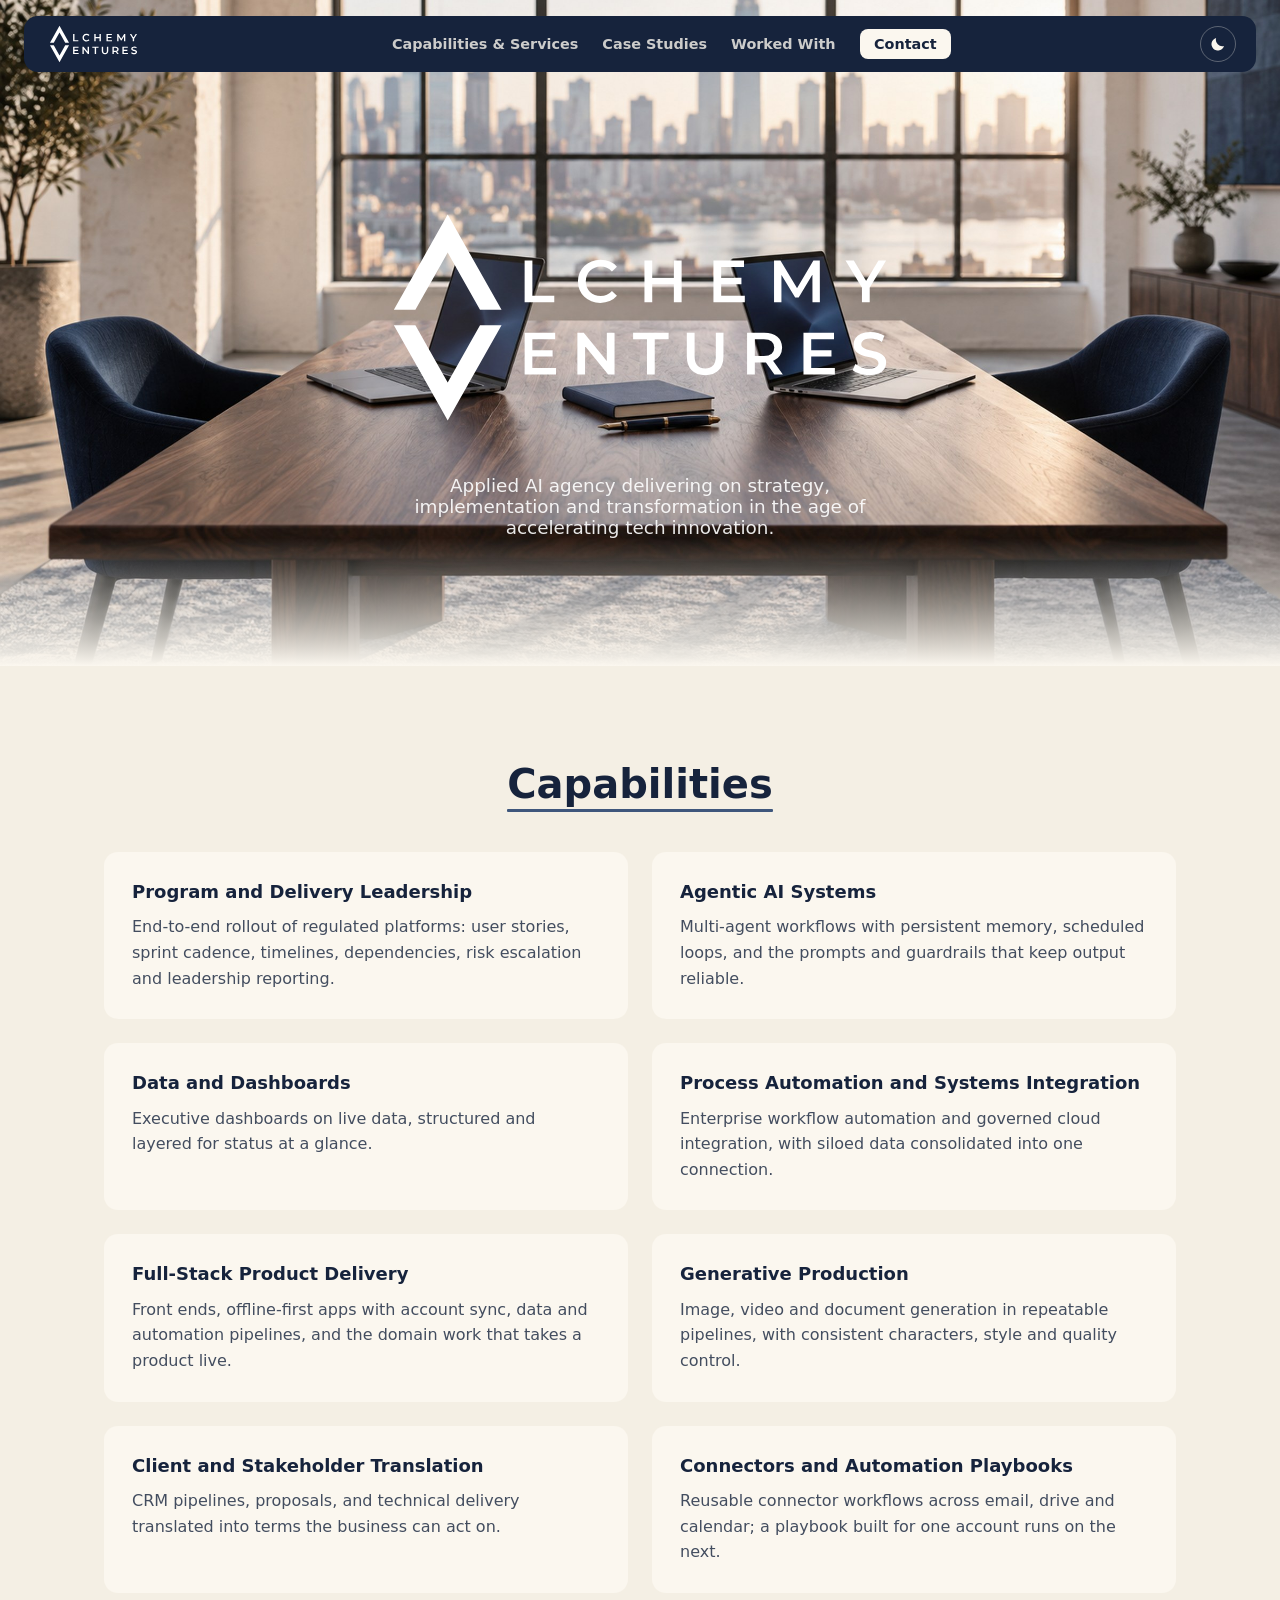
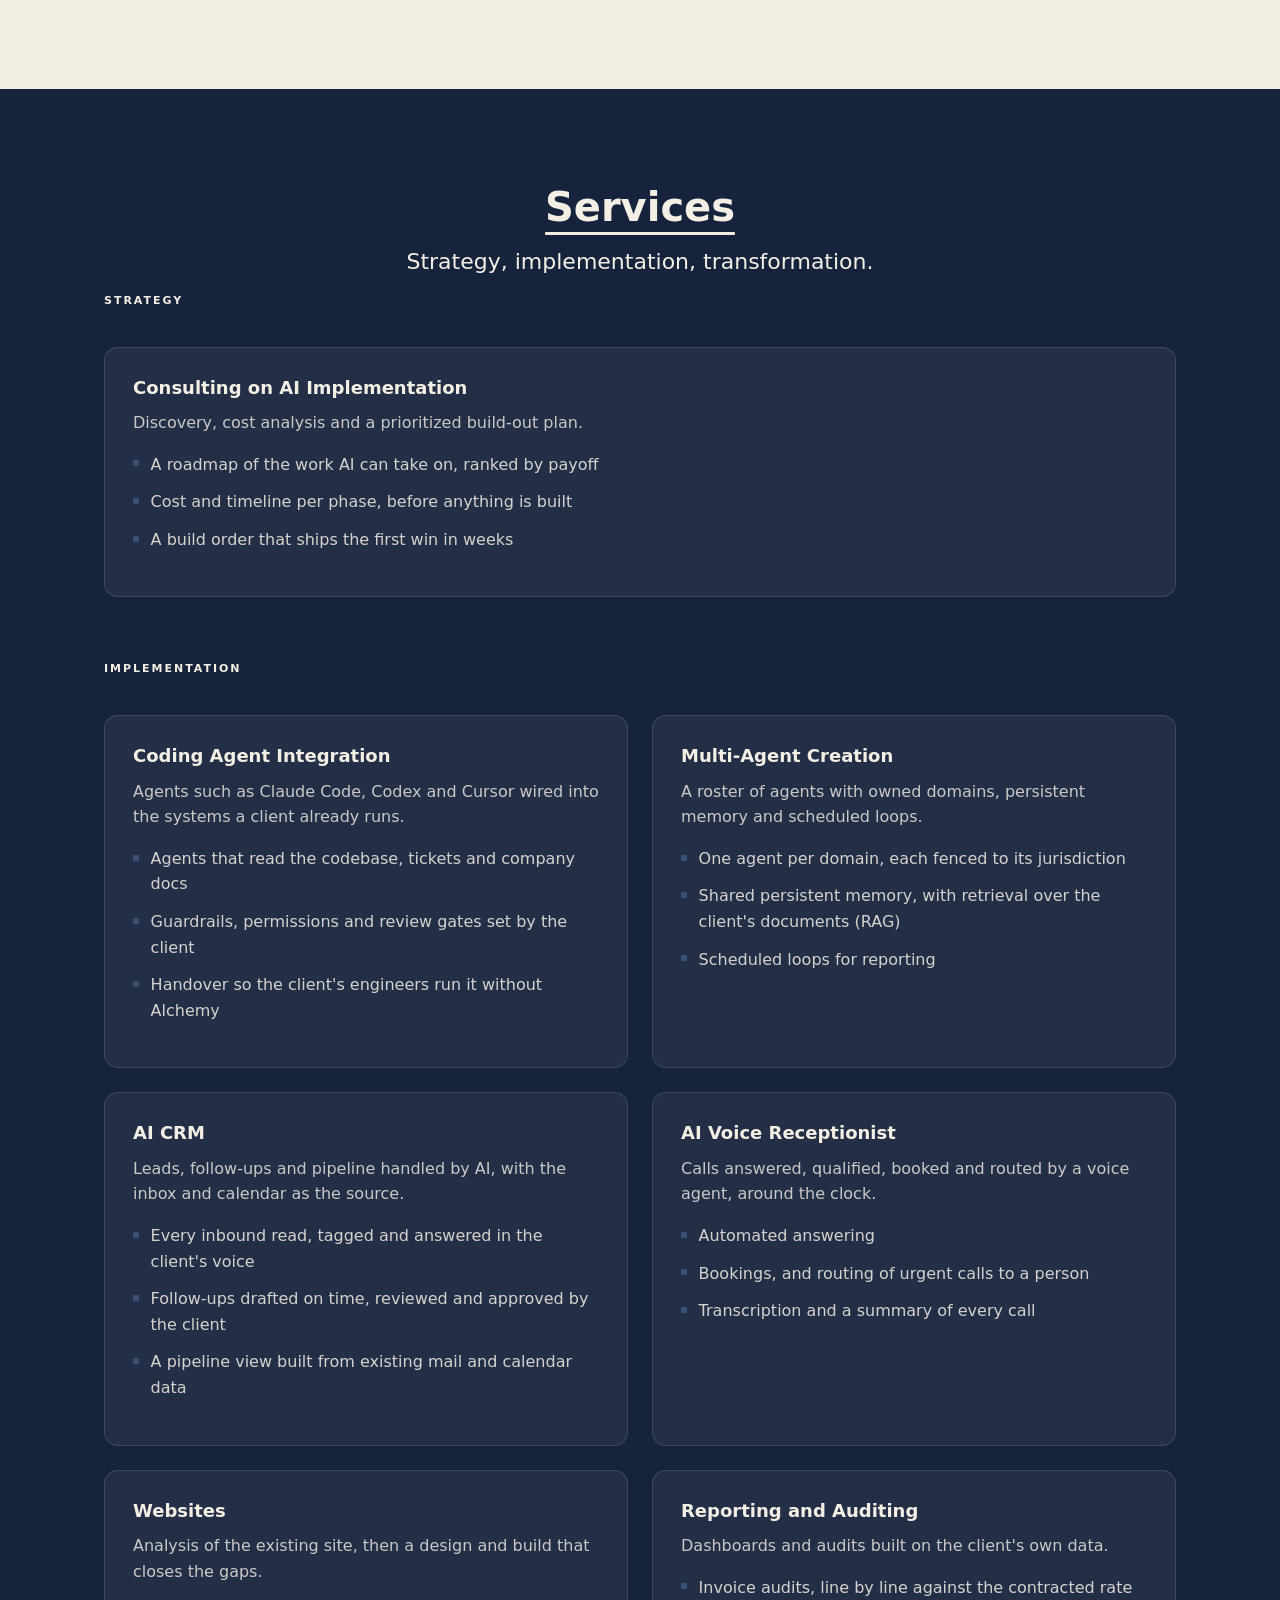
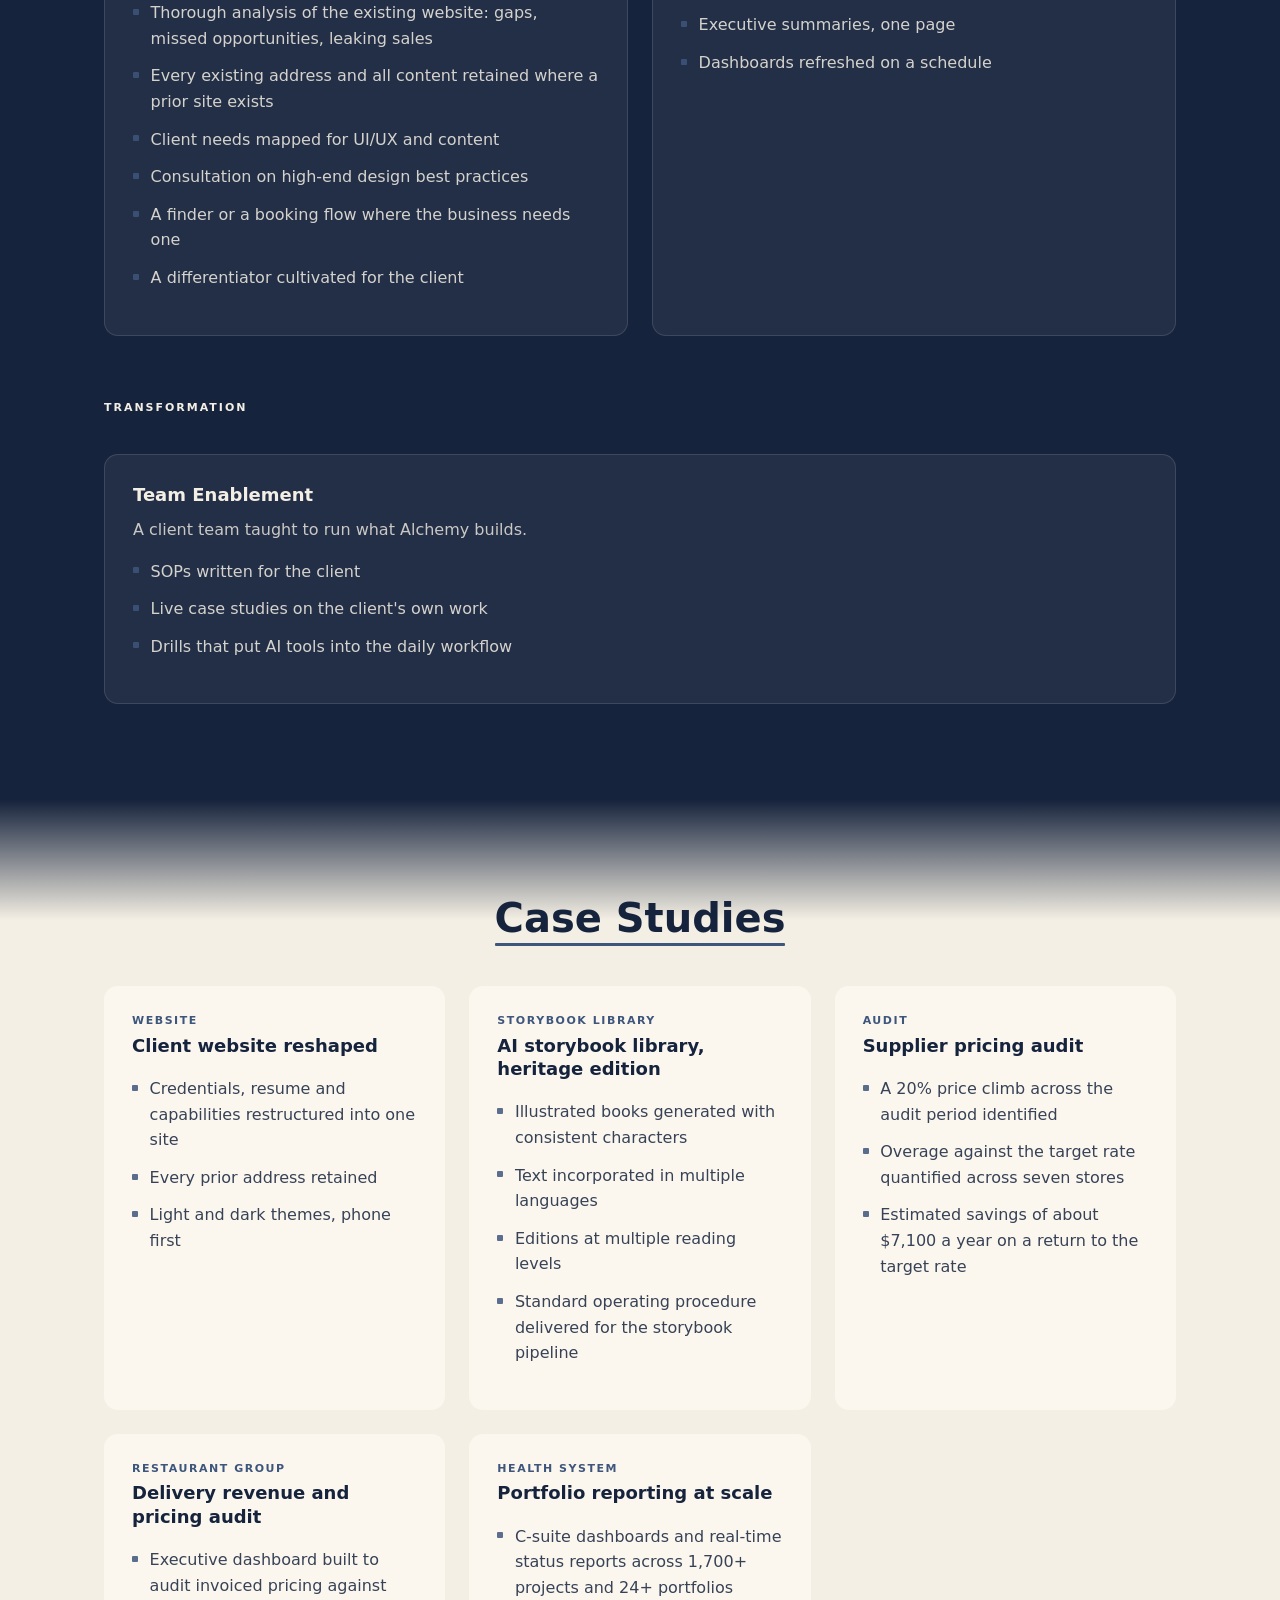
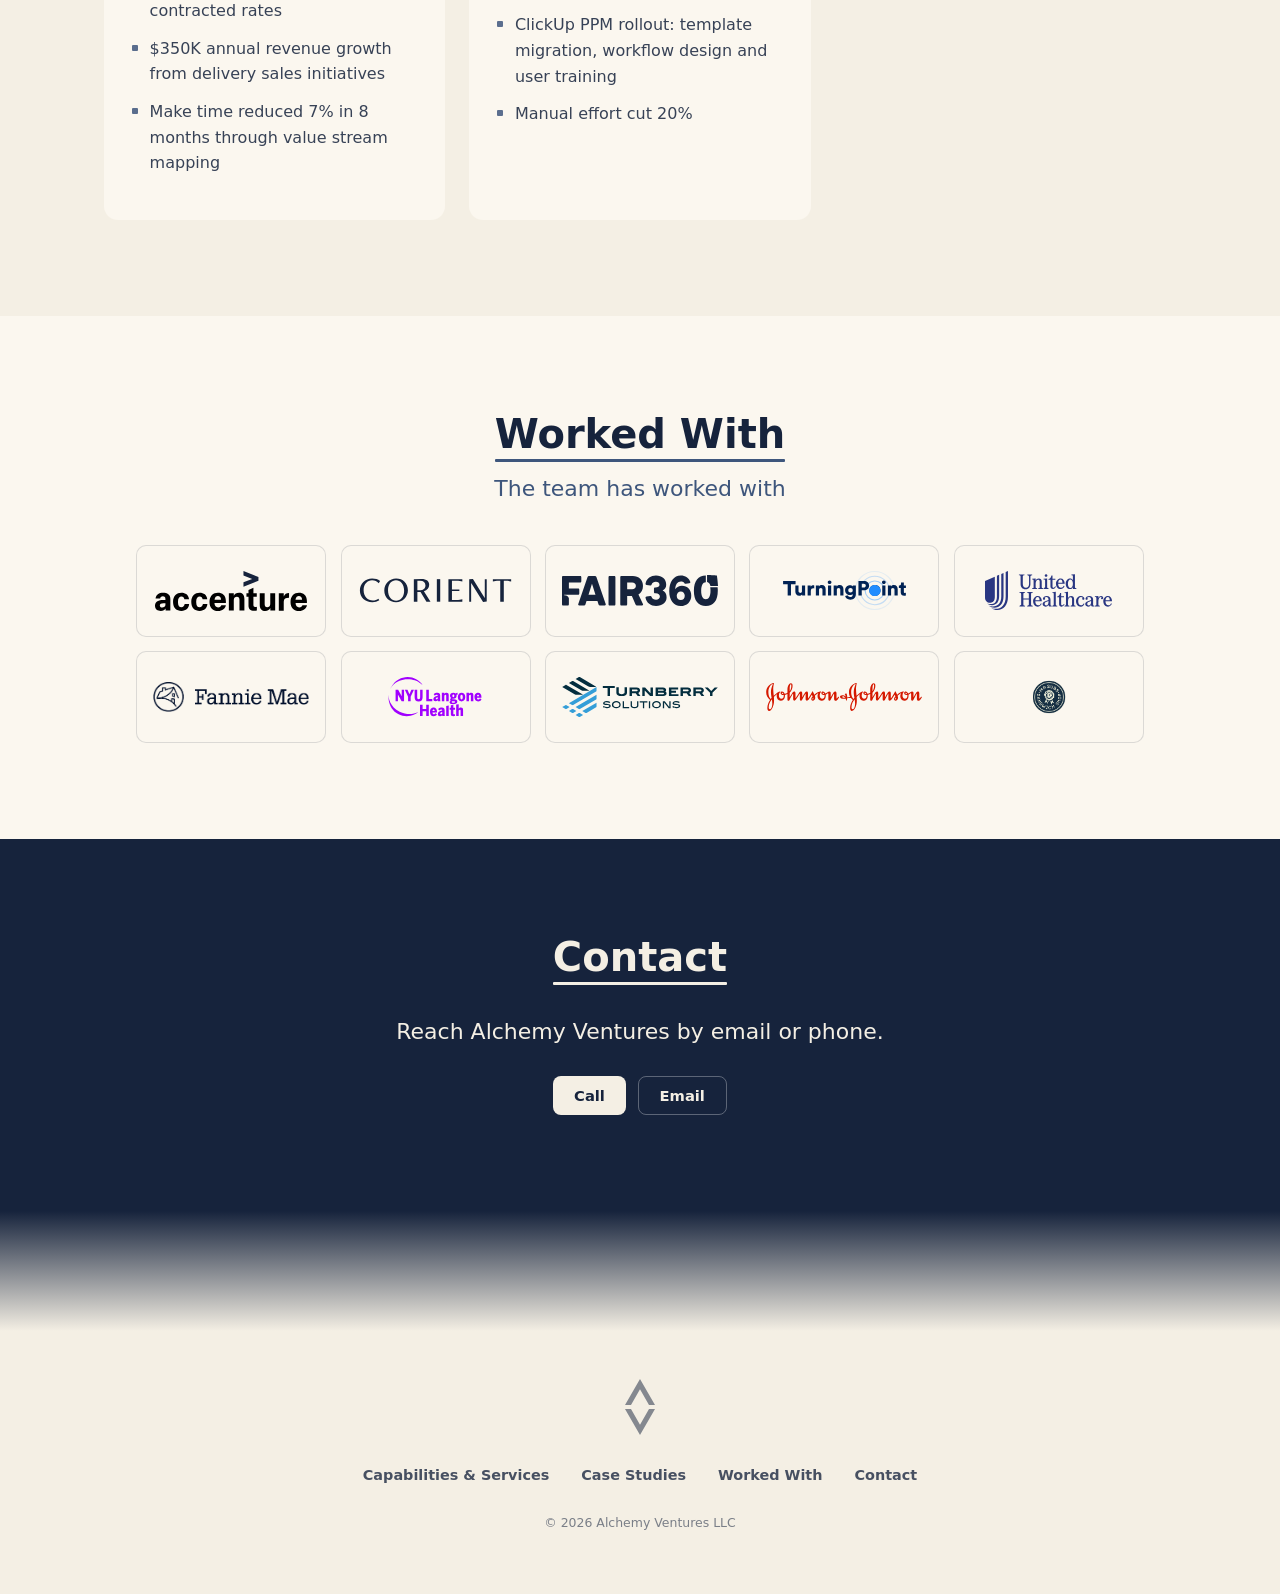
==== commit 1468b7e1: "Remove Team section from home page No consultants there, on his word 2026-09-11 ("remove team compon" ====
--- a/index.html
+++ b/index.html
@@ -62,7 +62,7 @@
       });
     });
   })();
-</script><main id="top"><section class="hero tier-paper" id="hero"><img class="img-slot hero-band" src="/images/hero.jpg" alt="A shared workspace, two laptops open facing each other" width="2400" height="1350" loading="eager" fetchpriority="high" decoding="async" style="aspect-ratio:2400 / 1350"><div class="hero-copy"><h1 class="hero-line"><img class="hero-lockup" src="/brand/logo-av-stacked-montserrat-navy.svg" alt="Alchemy Ventures" width="1456" height="736" fetchpriority="high" decoding="async"></h1><p class="hero-sub">Applied AI agency delivering on strategy, implementation and transformation in the age of accelerating tech innovation.</p></div></section><section class="section tier-paper" id="team"><!-- partners backdrop gradient removed 2026-09-08 ~8:15pm on his word --><div class="section-inner"><h2 class="section-title" data-reveal><span class="section-title-text">Team</span></h2><div class="section-body profiles"><div class="profile-card" data-reveal><img class="profile-headshot" src="/mann-headshot-v4.jpg" alt="Mann Patel portrait" width="160" height="160" loading="lazy"><!-- Partner kicker, lifted from mann-landing-v3/src/components/sections/Hero.tsx + Hero.css (.hero-kicker/.hero-dot/@keyframes hero-dot-pulse) --><p class="partner-kicker"><span class="partner-kicker-dot" aria-hidden="true"></span>CONSULTANT</p><div class="profile-name">Mann Patel</div><!-- trace: mann-landing-v3/src/content.ts hero.kicker --><!-- third person, converted from his own pitch's first sentence --><p class="profile-sentence">AI strategist with 3 years at Accenture, delivering platform rollout and adoption into regulated financial services.</p><ul class="profile-bullets"><li>Agentic Orchestration</li><li>Programs and Delivery</li><li>AI Assisted Analysis</li><li>Connectors and Automation</li></ul></div><div class="profile-card" data-reveal><img class="profile-headshot" src="/meet-headshot-v2.jpg" alt="Meet Patel portrait" width="160" height="160" loading="lazy"><p class="partner-kicker"><span class="partner-kicker-dot" aria-hidden="true"></span>CONSULTANT</p><div class="profile-name">Meet Patel</div><!-- trace: portfolio-maker/clients/meet/site/src/content.ts hero.kicker --><!-- third person, converted from his own site's hero.pitch --><p class="profile-sentence">Versatile tech leader with 8+ years aligning data strategy, process optimization and solution implementation across healthcare, pharma, medtech and finance.</p><ul class="profile-bullets"><li>Data and Dashboards</li><li>Process Automation</li><li>Program and Delivery Management</li><li>Systems Integration</li></ul></div></div></div></section><section class="section tier-paper-2" id="capabilities"><div class="section-inner"><h2 class="section-title" data-reveal><span class="section-title-text">Capabilities</span></h2><div class="section-body cap-grid"><div class="cap-card" data-reveal><div class="cap-title">Program and Delivery Leadership</div><div class="cap-text">End-to-end rollout of regulated platforms: user stories, sprint cadence, timelines, dependencies, risk escalation and leadership reporting.</div><!-- trace: Mann content.ts capabilities[0] 'Programs and Delivery' + Meet content.ts capabilities[2] 'Program and Delivery Management' --></div><div class="cap-card" data-reveal><div class="cap-title">Agentic AI Systems</div><div class="cap-text">Multi-agent workflows with persistent memory, scheduled loops, and the prompts and guardrails that keep output reliable.</div><!-- trace: Mann content.ts capabilities[2] 'Agentic Orchestration' + capabilities[3] 'Prompt and Context Engineering' --></div><div class="cap-card" data-reveal><div class="cap-title">Data and Dashboards</div><div class="cap-text">Executive dashboards on live data, structured and layered for status at a glance.</div><!-- trace: Meet content.ts capabilities[0] 'Data and Dashboards' + Mann content.ts capabilities[4] 'AI Assisted Analysis' --></div><div class="cap-card" data-reveal><div class="cap-title">Process Automation and Systems Integration</div><div class="cap-text">Enterprise workflow automation and governed cloud integration, with siloed data consolidated into one connection.</div><!-- trace: Meet content.ts capabilities[1] 'Process Automation' + capabilities[3] 'Systems Integration' --></div><div class="cap-card" data-reveal><div class="cap-title">Full-Stack Product Delivery</div><div class="cap-text">Front ends, offline-first apps with account sync, data and automation pipelines, and the domain work that takes a product live.</div><!-- trace: Mann content.ts capabilities[5] 'Full Stack Delivery' --></div><div class="cap-card" data-reveal><div class="cap-title">Generative Production</div><div class="cap-text">Image, video and document generation in repeatable pipelines, with consistent characters, style and quality control.</div><!-- trace: Mann content.ts capabilities[6] 'Generative Production' --></div><div class="cap-card" data-reveal><div class="cap-title">Client and Stakeholder Translation</div><div class="cap-text">CRM pipelines, proposals, and technical delivery translated into terms the business can act on.</div><!-- trace: Mann content.ts capabilities[1] 'Client and Wealth Advisory' + Meet content.ts experience (e.g. UHC: 'primary liaison for 20 Health Plans'; a health system client: 'C-suite dashboards and real-time status reports') --></div><div class="cap-card" data-reveal><div class="cap-title">Connectors and Automation Playbooks</div><div class="cap-text">Reusable connector workflows across email, drive and calendar; a playbook built for one account runs on the next.</div><!-- trace: Mann content.ts capabilities[7] 'Connectors and Automation' --></div></div></div></section><section class="section tier-block" id="services"><div class="section-inner"><h2 class="section-title" data-reveal><span class="section-title-text">Services</span></h2><p class="section-lede">Strategy, implementation, transformation.</p><div class="service-stage"><h3 class="service-stage-title">Strategy</h3><div class="section-body service-grid"><div class="service-card" data-reveal><!-- service pictures removed 2026-09-08 ~8pm on his word ("Remove all services pictures for now"); the slot data stays in content.mjs for their return --><div class="cap-title">Consulting on AI Implementation</div><div class="cap-text">Discovery, cost analysis and a prioritized build-out plan.</div><ul class="case-lines"><li>A roadmap of the work AI can take on, ranked by payoff</li><li>Cost and timeline per phase, before anything is built</li><li>A build order that ships the first win in weeks</li></ul><!-- trace: his edits 2026-09-08, Fable completion; artifact status unchanged from wave 3d: see git history of this block --></div></div></div><div class="service-stage"><h3 class="service-stage-title">Implementation</h3><div class="section-body service-grid"><div class="service-card" data-reveal><!-- service pictures removed 2026-09-08 ~8pm on his word ("Remove all services pictures for now"); the slot data stays in content.mjs for their return --><div class="cap-title">Coding Agent Integration</div><div class="cap-text">Agents such as Claude Code, Codex and Cursor wired into the systems a client already runs.</div><ul class="case-lines"><li>Agents that read the codebase, tickets and company docs</li><li>Guardrails, permissions and review gates set by the client</li><li>Handover so the client&#39;s engineers run it without Alchemy</li></ul><!-- trace: his edits 2026-09-08, Fable completion; artifact status unchanged from wave 3d: see git history of this block --></div><div class="service-card" data-reveal><!-- service pictures removed 2026-09-08 ~8pm on his word ("Remove all services pictures for now"); the slot data stays in content.mjs for their return --><div class="cap-title">Multi-Agent Creation</div><div class="cap-text">A roster of agents with owned domains, persistent memory and scheduled loops.</div><ul class="case-lines"><li>One agent per domain, each fenced to its jurisdiction</li><li>Shared persistent memory, with retrieval over the client&#39;s documents (RAG)</li><li>Scheduled loops for reporting</li></ul><!-- trace: his edits 2026-09-08, Fable completion; artifact status unchanged from wave 3d: see git history of this block --></div><div class="service-card" data-reveal><!-- service pictures removed 2026-09-08 ~8pm on his word ("Remove all services pictures for now"); the slot data stays in content.mjs for their return --><div class="cap-title">AI CRM</div><div class="cap-text">Leads, follow-ups and pipeline handled by AI, with the inbox and calendar as the source.</div><ul class="case-lines"><li>Every inbound read, tagged and answered in the client&#39;s voice</li><li>Follow-ups drafted on time, reviewed and approved by the client</li><li>A pipeline view built from existing mail and calendar data</li></ul><!-- trace: his edits 2026-09-08, Fable completion; artifact status unchanged from wave 3d: see git history of this block --></div><div class="service-card" data-reveal><!-- service pictures removed 2026-09-08 ~8pm on his word ("Remove all services pictures for now"); the slot data stays in content.mjs for their return --><div class="cap-title">AI Voice Receptionist</div><div class="cap-text">Calls answered, qualified, booked and routed by a voice agent, around the clock.</div><ul class="case-lines"><li>Automated answering</li><li>Bookings, and routing of urgent calls to a person</li><li>Transcription and a summary of every call</li></ul><!-- trace: his edits 2026-09-08, Fable completion; artifact status unchanged from wave 3d: see git history of this block --></div><div class="service-card" data-reveal><!-- service pictures removed 2026-09-08 ~8pm on his word ("Remove all services pictures for now"); the slot data stays in content.mjs for their return --><div class="cap-title">Websites</div><div class="cap-text">Analysis of the existing site, then a design and build that closes the gaps.</div><ul class="case-lines"><li>Thorough analysis of the existing website: gaps, missed opportunities, leaking sales</li><li>Every existing address and all content retained where a prior site exists</li><li>Client needs mapped for UI/UX and content</li><li>Consultation on high-end design best practices</li><li>A finder or a booking flow where the business needs one</li><li>A differentiator cultivated for the client</li></ul><!-- trace: his edits 2026-09-08, Fable completion; artifact status unchanged from wave 3d: see git history of this block --></div><div class="service-card" data-reveal><!-- service pictures removed 2026-09-08 ~8pm on his word ("Remove all services pictures for now"); the slot data stays in content.mjs for their return --><div class="cap-title">Reporting and Auditing</div><div class="cap-text">Dashboards and audits built on the client&#39;s own data.</div><ul class="case-lines"><li>Invoice audits, line by line against the contracted rate</li><li>Executive summaries, one page</li><li>Dashboards refreshed on a schedule</li></ul><!-- trace: his edits 2026-09-08, Fable completion; artifact status unchanged from wave 3d: see git history of this block --></div></div></div><div class="service-stage"><h3 class="service-stage-title">Transformation</h3><div class="section-body service-grid"><div class="service-card" data-reveal><!-- service pictures removed 2026-09-08 ~8pm on his word ("Remove all services pictures for now"); the slot data stays in content.mjs for their return --><div class="cap-title">Team Enablement</div><div class="cap-text">A client team taught to run what Alchemy builds.</div><ul class="case-lines"><li>SOPs written for the client</li><li>Live case studies on the client&#39;s own work</li><li>Drills that put AI tools into the daily workflow</li></ul><!-- trace: his edits 2026-09-08, Fable completion; artifact status unchanged from wave 3d: see git history of this block; title DRAFT, red-line point 3 --></div></div></div></div></section><section class="section tier-paper-2 fade-from-block" id="work"><div class="section-inner"><!-- Case Studies, red-line point 8, 2026-09-08: no pictures, no
+</script><main id="top"><section class="hero tier-paper" id="hero"><img class="img-slot hero-band" src="/images/hero.jpg" alt="A shared workspace, two laptops open facing each other" width="2400" height="1350" loading="eager" fetchpriority="high" decoding="async" style="aspect-ratio:2400 / 1350"><div class="hero-copy"><h1 class="hero-line"><img class="hero-lockup" src="/brand/logo-av-stacked-montserrat-navy.svg" alt="Alchemy Ventures" width="1456" height="736" fetchpriority="high" decoding="async"></h1><p class="hero-sub">Applied AI agency delivering on strategy, implementation and transformation in the age of accelerating tech innovation.</p></div></section><section class="section tier-paper-2" id="capabilities"><div class="section-inner"><h2 class="section-title" data-reveal><span class="section-title-text">Capabilities</span></h2><div class="section-body cap-grid"><div class="cap-card" data-reveal><div class="cap-title">Program and Delivery Leadership</div><div class="cap-text">End-to-end rollout of regulated platforms: user stories, sprint cadence, timelines, dependencies, risk escalation and leadership reporting.</div><!-- trace: Mann content.ts capabilities[0] 'Programs and Delivery' + Meet content.ts capabilities[2] 'Program and Delivery Management' --></div><div class="cap-card" data-reveal><div class="cap-title">Agentic AI Systems</div><div class="cap-text">Multi-agent workflows with persistent memory, scheduled loops, and the prompts and guardrails that keep output reliable.</div><!-- trace: Mann content.ts capabilities[2] 'Agentic Orchestration' + capabilities[3] 'Prompt and Context Engineering' --></div><div class="cap-card" data-reveal><div class="cap-title">Data and Dashboards</div><div class="cap-text">Executive dashboards on live data, structured and layered for status at a glance.</div><!-- trace: Meet content.ts capabilities[0] 'Data and Dashboards' + Mann content.ts capabilities[4] 'AI Assisted Analysis' --></div><div class="cap-card" data-reveal><div class="cap-title">Process Automation and Systems Integration</div><div class="cap-text">Enterprise workflow automation and governed cloud integration, with siloed data consolidated into one connection.</div><!-- trace: Meet content.ts capabilities[1] 'Process Automation' + capabilities[3] 'Systems Integration' --></div><div class="cap-card" data-reveal><div class="cap-title">Full-Stack Product Delivery</div><div class="cap-text">Front ends, offline-first apps with account sync, data and automation pipelines, and the domain work that takes a product live.</div><!-- trace: Mann content.ts capabilities[5] 'Full Stack Delivery' --></div><div class="cap-card" data-reveal><div class="cap-title">Generative Production</div><div class="cap-text">Image, video and document generation in repeatable pipelines, with consistent characters, style and quality control.</div><!-- trace: Mann content.ts capabilities[6] 'Generative Production' --></div><div class="cap-card" data-reveal><div class="cap-title">Client and Stakeholder Translation</div><div class="cap-text">CRM pipelines, proposals, and technical delivery translated into terms the business can act on.</div><!-- trace: Mann content.ts capabilities[1] 'Client and Wealth Advisory' + Meet content.ts experience (e.g. UHC: 'primary liaison for 20 Health Plans'; a health system client: 'C-suite dashboards and real-time status reports') --></div><div class="cap-card" data-reveal><div class="cap-title">Connectors and Automation Playbooks</div><div class="cap-text">Reusable connector workflows across email, drive and calendar; a playbook built for one account runs on the next.</div><!-- trace: Mann content.ts capabilities[7] 'Connectors and Automation' --></div></div></div></section><section class="section tier-block" id="services"><div class="section-inner"><h2 class="section-title" data-reveal><span class="section-title-text">Services</span></h2><p class="section-lede">Strategy, implementation, transformation.</p><div class="service-stage"><h3 class="service-stage-title">Strategy</h3><div class="section-body service-grid"><div class="service-card" data-reveal><!-- service pictures removed 2026-09-08 ~8pm on his word ("Remove all services pictures for now"); the slot data stays in content.mjs for their return --><div class="cap-title">Consulting on AI Implementation</div><div class="cap-text">Discovery, cost analysis and a prioritized build-out plan.</div><ul class="case-lines"><li>A roadmap of the work AI can take on, ranked by payoff</li><li>Cost and timeline per phase, before anything is built</li><li>A build order that ships the first win in weeks</li></ul><!-- trace: his edits 2026-09-08, Fable completion; artifact status unchanged from wave 3d: see git history of this block --></div></div></div><div class="service-stage"><h3 class="service-stage-title">Implementation</h3><div class="section-body service-grid"><div class="service-card" data-reveal><!-- service pictures removed 2026-09-08 ~8pm on his word ("Remove all services pictures for now"); the slot data stays in content.mjs for their return --><div class="cap-title">Coding Agent Integration</div><div class="cap-text">Agents such as Claude Code, Codex and Cursor wired into the systems a client already runs.</div><ul class="case-lines"><li>Agents that read the codebase, tickets and company docs</li><li>Guardrails, permissions and review gates set by the client</li><li>Handover so the client&#39;s engineers run it without Alchemy</li></ul><!-- trace: his edits 2026-09-08, Fable completion; artifact status unchanged from wave 3d: see git history of this block --></div><div class="service-card" data-reveal><!-- service pictures removed 2026-09-08 ~8pm on his word ("Remove all services pictures for now"); the slot data stays in content.mjs for their return --><div class="cap-title">Multi-Agent Creation</div><div class="cap-text">A roster of agents with owned domains, persistent memory and scheduled loops.</div><ul class="case-lines"><li>One agent per domain, each fenced to its jurisdiction</li><li>Shared persistent memory, with retrieval over the client&#39;s documents (RAG)</li><li>Scheduled loops for reporting</li></ul><!-- trace: his edits 2026-09-08, Fable completion; artifact status unchanged from wave 3d: see git history of this block --></div><div class="service-card" data-reveal><!-- service pictures removed 2026-09-08 ~8pm on his word ("Remove all services pictures for now"); the slot data stays in content.mjs for their return --><div class="cap-title">AI CRM</div><div class="cap-text">Leads, follow-ups and pipeline handled by AI, with the inbox and calendar as the source.</div><ul class="case-lines"><li>Every inbound read, tagged and answered in the client&#39;s voice</li><li>Follow-ups drafted on time, reviewed and approved by the client</li><li>A pipeline view built from existing mail and calendar data</li></ul><!-- trace: his edits 2026-09-08, Fable completion; artifact status unchanged from wave 3d: see git history of this block --></div><div class="service-card" data-reveal><!-- service pictures removed 2026-09-08 ~8pm on his word ("Remove all services pictures for now"); the slot data stays in content.mjs for their return --><div class="cap-title">AI Voice Receptionist</div><div class="cap-text">Calls answered, qualified, booked and routed by a voice agent, around the clock.</div><ul class="case-lines"><li>Automated answering</li><li>Bookings, and routing of urgent calls to a person</li><li>Transcription and a summary of every call</li></ul><!-- trace: his edits 2026-09-08, Fable completion; artifact status unchanged from wave 3d: see git history of this block --></div><div class="service-card" data-reveal><!-- service pictures removed 2026-09-08 ~8pm on his word ("Remove all services pictures for now"); the slot data stays in content.mjs for their return --><div class="cap-title">Websites</div><div class="cap-text">Analysis of the existing site, then a design and build that closes the gaps.</div><ul class="case-lines"><li>Thorough analysis of the existing website: gaps, missed opportunities, leaking sales</li><li>Every existing address and all content retained where a prior site exists</li><li>Client needs mapped for UI/UX and content</li><li>Consultation on high-end design best practices</li><li>A finder or a booking flow where the business needs one</li><li>A differentiator cultivated for the client</li></ul><!-- trace: his edits 2026-09-08, Fable completion; artifact status unchanged from wave 3d: see git history of this block --></div><div class="service-card" data-reveal><!-- service pictures removed 2026-09-08 ~8pm on his word ("Remove all services pictures for now"); the slot data stays in content.mjs for their return --><div class="cap-title">Reporting and Auditing</div><div class="cap-text">Dashboards and audits built on the client&#39;s own data.</div><ul class="case-lines"><li>Invoice audits, line by line against the contracted rate</li><li>Executive summaries, one page</li><li>Dashboards refreshed on a schedule</li></ul><!-- trace: his edits 2026-09-08, Fable completion; artifact status unchanged from wave 3d: see git history of this block --></div></div></div><div class="service-stage"><h3 class="service-stage-title">Transformation</h3><div class="section-body service-grid"><div class="service-card" data-reveal><!-- service pictures removed 2026-09-08 ~8pm on his word ("Remove all services pictures for now"); the slot data stays in content.mjs for their return --><div class="cap-title">Team Enablement</div><div class="cap-text">A client team taught to run what Alchemy builds.</div><ul class="case-lines"><li>SOPs written for the client</li><li>Live case studies on the client&#39;s own work</li><li>Drills that put AI tools into the daily workflow</li></ul><!-- trace: his edits 2026-09-08, Fable completion; artifact status unchanged from wave 3d: see git history of this block; title DRAFT, red-line point 3 --></div></div></div></div></section><section class="section tier-paper-2 fade-from-block" id="work"><div class="section-inner"><!-- Case Studies, red-line point 8, 2026-09-08: no pictures, no
              links, no product or client names in the copy. Standardized
              cards, each a kicker, a title, three bullets. Clients section
              dissolved in here 2026-09-09 on his word ("Dissolve clients
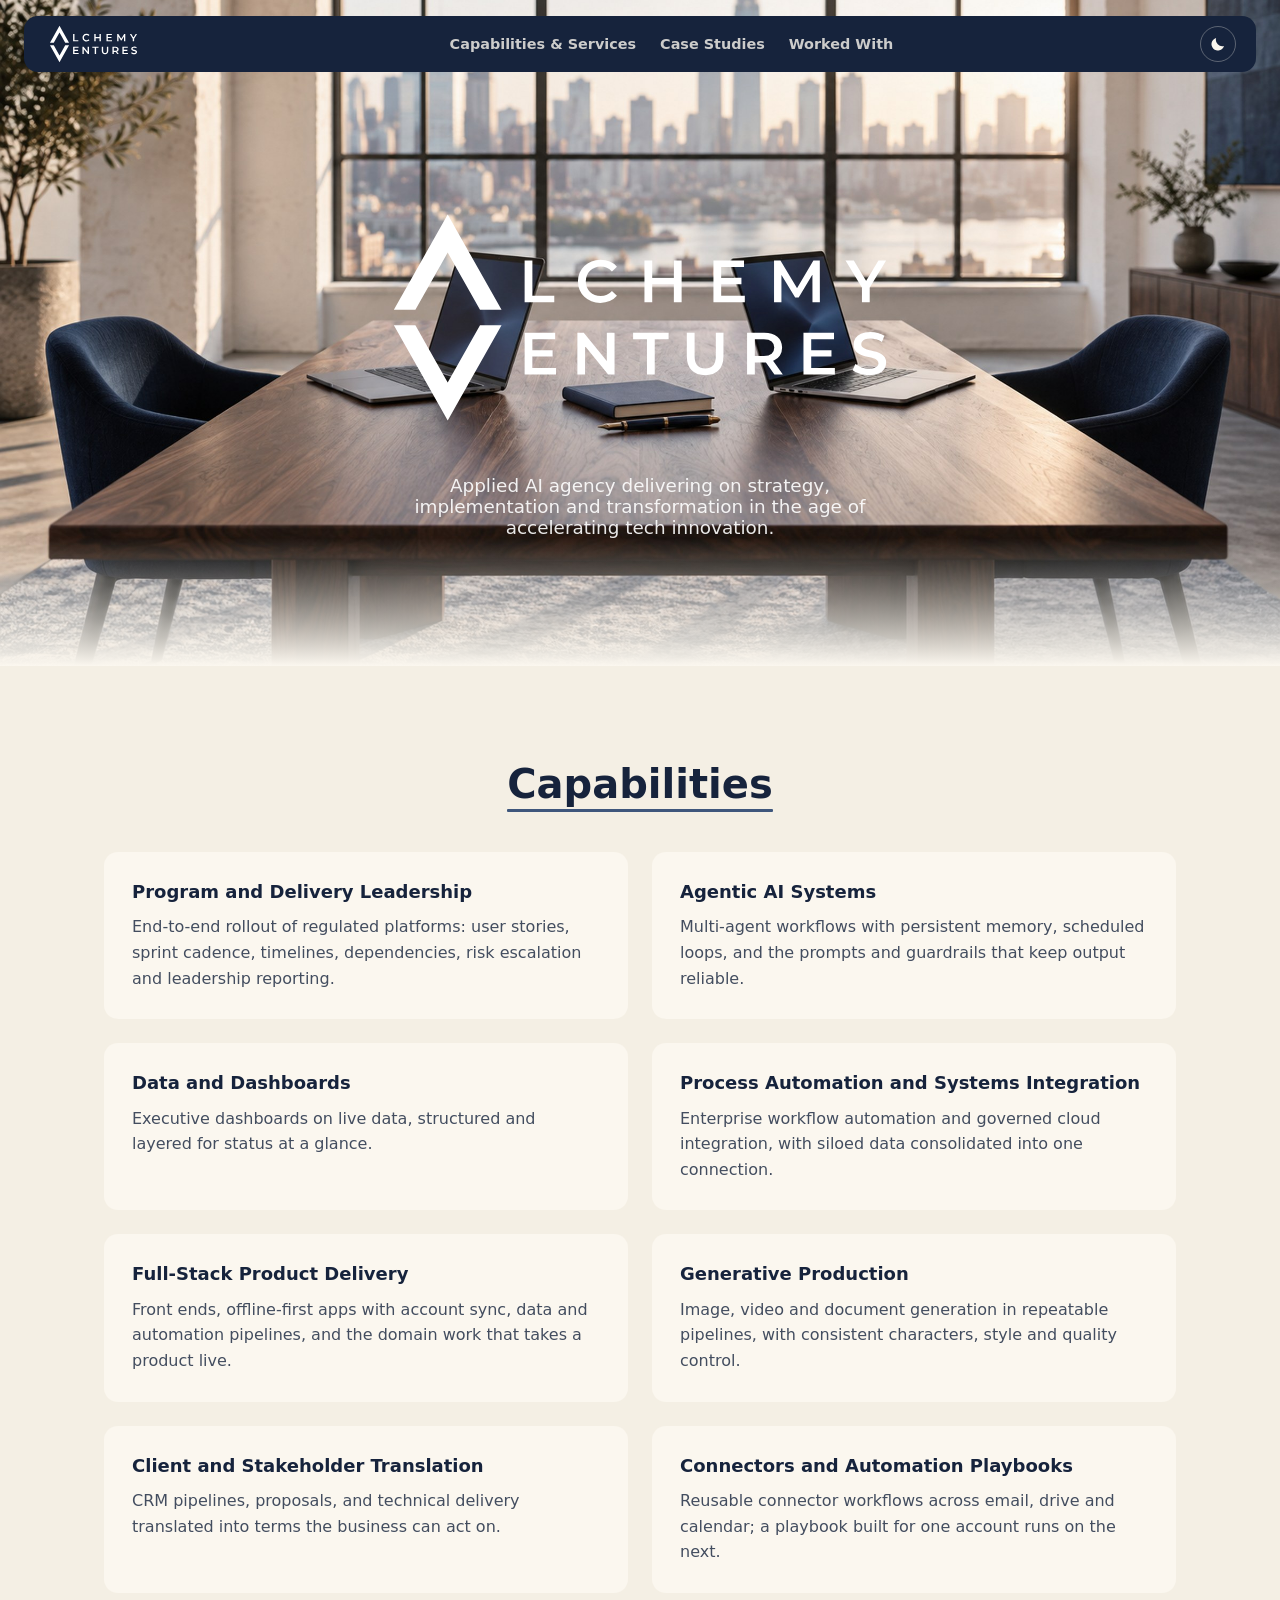
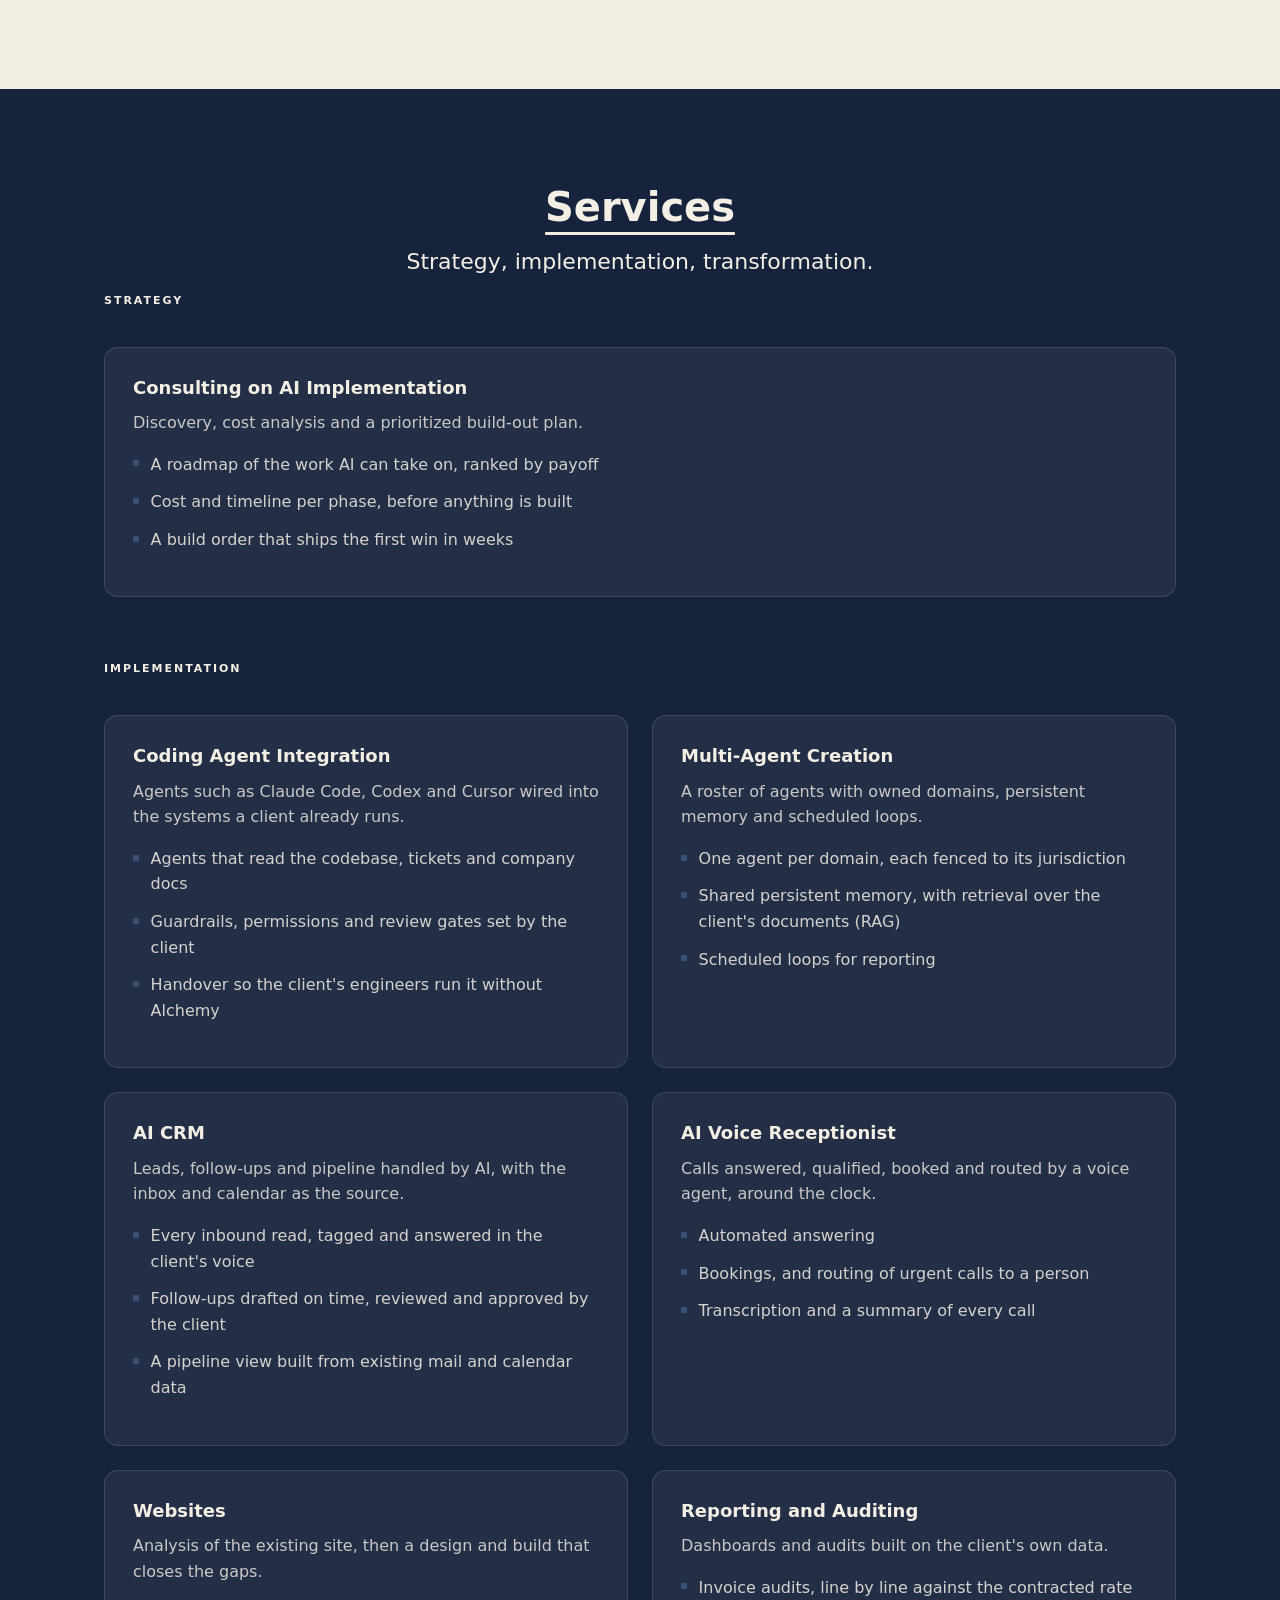
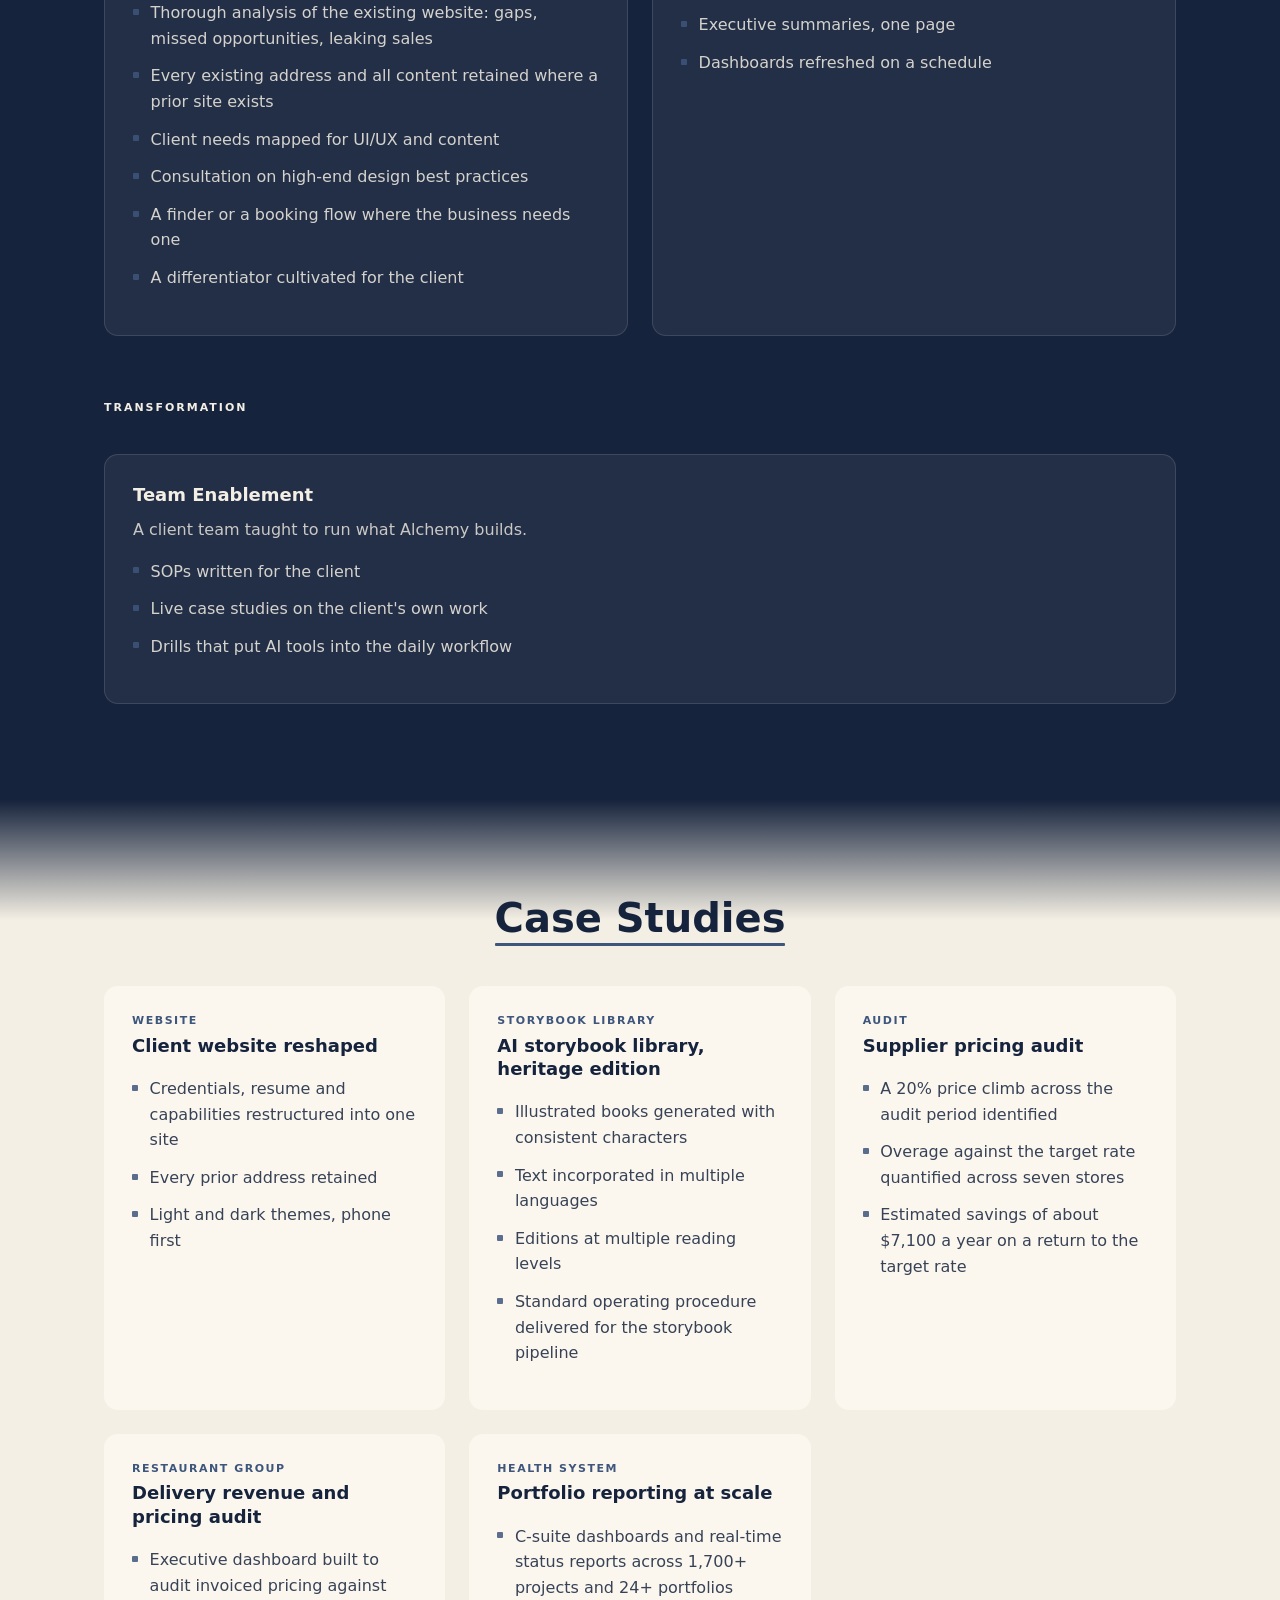
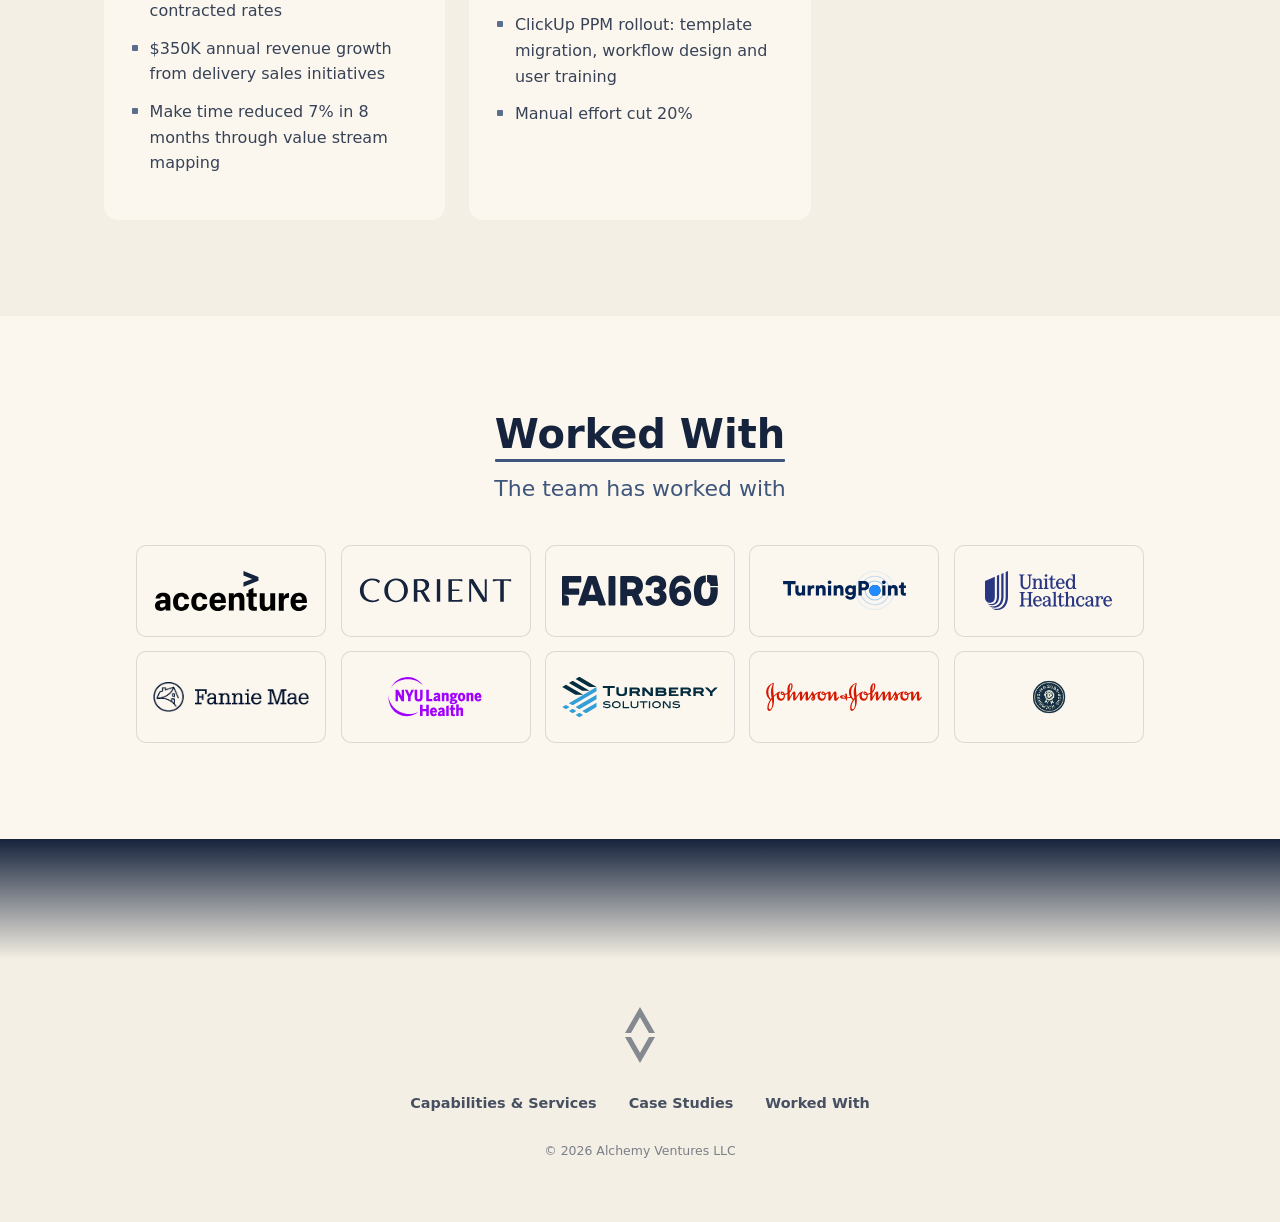
==== commit 4755dad7: "Remove Contact section (Call and Email); /book redirects to Home Mann's word: "take the contact - ca" ====
--- a/index.html
+++ b/index.html
@@ -21,9 +21,9 @@
        that reads against the pill's own background — same toggle
        pattern already used for .icon-sun/.icon-moon below. Links to
        /#top; #top carries scroll-margin-top so nothing is hidden under
-       the fixed pill (tokens.css). --><a class="wordmark" href="/#top"><img class="wordmark-lockup wordmark-lockup-light" src="/brand/logo-av-stacked-montserrat-white.svg" alt="Alchemy Ventures" width="1456" height="736" decoding="async"><img class="wordmark-lockup wordmark-lockup-dark" src="/brand/logo-av-stacked-montserrat-navy.svg" alt="Alchemy Ventures" width="1456" height="736" decoding="async"></a><nav class="pill-nav" aria-label="Primary"><a href="/#capabilities" data-tip="What we build, in three stages">Capabilities &amp; Services</a><a href="/#work" data-tip="Who we have shipped for">Case Studies</a><a href="/#worked-with" data-tip="Firms behind the work">Worked With</a><a href="/#contact" class="pill-book" data-tip="Start a conversation">Contact</a></nav><div class="pill-right"><button class="theme-toggle" id="theme-toggle" aria-label="Toggle dark and light mode" type="button"><svg class="icon-sun" viewBox="0 0 24 24" width="18" height="18" aria-hidden="true"><circle cx="12" cy="12" r="4.5" fill="currentColor"></circle><g stroke="currentColor" stroke-width="1.6" stroke-linecap="round"><path d="M12 2.5v2.6M12 18.9v2.6M21.5 12h-2.6M5.1 12H2.5"></path><path d="M18.4 5.6l-1.85 1.85M7.45 16.55L5.6 18.4M18.4 18.4l-1.85-1.85M7.45 7.45L5.6 5.6"></path></g></svg><svg class="icon-moon" viewBox="0 0 24 24" width="18" height="18" aria-hidden="true"><path d="M20 14.5A8.5 8.5 0 0 1 9.5 4a8.5 8.5 0 1 0 10.5 10.5Z" fill="currentColor"></path></svg></button><button class="menu-toggle" id="menu-toggle" aria-label="Open menu" aria-expanded="false" type="button"><span></span></button></div></header><div class="menu-panel" id="menu-panel" hidden><!-- Text label, red-line point 1, 2026-09-08: the mobile menu keeps
+       the fixed pill (tokens.css). --><a class="wordmark" href="/#top"><img class="wordmark-lockup wordmark-lockup-light" src="/brand/logo-av-stacked-montserrat-white.svg" alt="Alchemy Ventures" width="1456" height="736" decoding="async"><img class="wordmark-lockup wordmark-lockup-dark" src="/brand/logo-av-stacked-montserrat-navy.svg" alt="Alchemy Ventures" width="1456" height="736" decoding="async"></a><nav class="pill-nav" aria-label="Primary"><a href="/#capabilities" data-tip="What we build, in three stages">Capabilities &amp; Services</a><a href="/#work" data-tip="Who we have shipped for">Case Studies</a><a href="/#worked-with" data-tip="Firms behind the work">Worked With</a></nav><div class="pill-right"><button class="theme-toggle" id="theme-toggle" aria-label="Toggle dark and light mode" type="button"><svg class="icon-sun" viewBox="0 0 24 24" width="18" height="18" aria-hidden="true"><circle cx="12" cy="12" r="4.5" fill="currentColor"></circle><g stroke="currentColor" stroke-width="1.6" stroke-linecap="round"><path d="M12 2.5v2.6M12 18.9v2.6M21.5 12h-2.6M5.1 12H2.5"></path><path d="M18.4 5.6l-1.85 1.85M7.45 16.55L5.6 18.4M18.4 18.4l-1.85-1.85M7.45 7.45L5.6 5.6"></path></g></svg><svg class="icon-moon" viewBox="0 0 24 24" width="18" height="18" aria-hidden="true"><path d="M20 14.5A8.5 8.5 0 0 1 9.5 4a8.5 8.5 0 1 0 10.5 10.5Z" fill="currentColor"></path></svg></button><button class="menu-toggle" id="menu-toggle" aria-label="Open menu" aria-expanded="false" type="button"><span></span></button></div></header><div class="menu-panel" id="menu-panel" hidden><!-- Text label, red-line point 1, 2026-09-08: the mobile menu keeps
        "Alchemy Ventures" as plain text (not a link, so it does not
-       change the four-link count the nav check counts on). --><p class="menu-panel-label">Alchemy Ventures</p><a href="/#capabilities">Capabilities &amp; Services</a><a href="/#work">Case Studies</a><a href="/#worked-with">Worked With</a><a href="/#contact">Contact</a></div><script>
+       change the four-link count the nav check counts on). --><p class="menu-panel-label">Alchemy Ventures</p><a href="/#capabilities">Capabilities &amp; Services</a><a href="/#work">Case Studies</a><a href="/#worked-with">Worked With</a></div><script>
   (function () {
     var pill = document.getElementById("pill");
     var onScroll = function () {
@@ -69,13 +69,7 @@
              into case studies. No client names.") — the two former
              client blocks are now two of these cards, named by kind, not
              by client; both client names live only on the Worked With
-             wall below (content.mjs `workedWith.wall`). --><h2 class="section-title" data-reveal><span class="section-title-text">Case Studies</span></h2><div class="section-body work-grid"><div class="case-study-card" data-reveal><div class="work-tile-kicker">Website</div><div class="work-tile-title">Client website reshaped</div><ul class="case-lines"><li>Credentials, resume and capabilities restructured into one site</li><li>Every prior address retained</li><li>Light and dark themes, phone first</li></ul><!-- trace: mann-landing-v3/ — the agency's own site rebuild, unnamed here per red-line 8 --></div><div class="case-study-card" data-reveal><div class="work-tile-kicker">Storybook library</div><div class="work-tile-title">AI storybook library, heritage edition</div><ul class="case-lines"><li>Illustrated books generated with consistent characters</li><li>Text incorporated in multiple languages</li><li>Editions at multiple reading levels</li><li>Standard operating procedure delivered for the storybook pipeline</li></ul><!-- trace: mann-landing-v3/src/content.ts work[] slugs 'fablewick', 'ai-storybook' — unnamed here per red-line 8 --></div><div class="case-study-card" data-reveal><div class="work-tile-kicker">Audit</div><div class="work-tile-title">Supplier pricing audit</div><ul class="case-lines"><li>A 20% price climb across the audit period identified</li><li>Overage against the target rate quantified across seven stores</li><li>Estimated savings of about $7,100 a year on a return to the target rate</li></ul><!-- trace: 6-Scripts/build_mrsubs_audit_v3.py lines 491-504 (20.0% increase, +$3,601 overage across 7 stores), lines 736-745 (≈$7,116/yr estimated savings) --></div><div class="case-study-card" data-reveal><div class="work-tile-kicker">RESTAURANT GROUP</div><div class="work-tile-title">Delivery revenue and pricing audit</div><ul class="case-lines"><li>Executive dashboard built to audit invoiced pricing against contracted rates</li><li>$350K annual revenue growth from delivery sales initiatives</li><li>Make time reduced 7% in 8 months through value stream mapping</li></ul><!-- trace: 6-Scripts/build_mrsubs_audit_v3.py; 1-Projects/portfolio-maker/clients/meet/content-map-filled.md line 55 — unnamed here per the 2026-09-09 dissolve ruling --></div><div class="case-study-card" data-reveal><div class="work-tile-kicker">HEALTH SYSTEM</div><div class="work-tile-title">Portfolio reporting at scale</div><ul class="case-lines"><li>C-suite dashboards and real-time status reports across 1,700+ projects and 24+ portfolios</li><li>ClickUp PPM rollout: template migration, workflow design and user training</li><li>Manual effort cut 20%</li></ul><!-- trace: portfolio-maker/clients/meet/site/src/content.ts lines 56-64, 128-137 — unnamed here per the 2026-09-09 dissolve ruling --></div></div></div></section><section class="section tier-paper" id="worked-with"><div class="section-inner"><h2 class="section-title" data-reveal><span class="section-title-text">Worked With</span></h2><!-- red-line point 4, 2026-09-08: one wall, no Mann/Meet columns --><p class="section-lede">The team has worked with</p><div class="section-body roster"><div class="roster-tiles"><span class="roster-tile"><img src="/logos/accenture.svg" alt="Accenture logo" loading="lazy" decoding="async"></span><span class="roster-tile"><img src="/logos/corient.svg" alt="Corient logo" loading="lazy" decoding="async"></span><span class="roster-tile"><img src="/logos/fair360.svg" alt="Fair360 logo" loading="lazy" decoding="async"></span><span class="roster-tile"><img src="/logos/turningpoint-healthcare-solutions.svg" alt="TurningPoint Healthcare Solutions logo" loading="lazy" decoding="async"></span><span class="roster-tile"><img src="/logos/unitedhealthcare.svg" alt="UnitedHealthcare Community and State logo" loading="lazy" decoding="async"></span><span class="roster-tile"><img src="/logos/fannie-mae.png" alt="Fannie Mae logo" loading="lazy" decoding="async"></span><span class="roster-tile"><img src="/logos/nyu-langone-health.svg" alt="NYU Langone Health logo" loading="lazy" decoding="async"></span><span class="roster-tile"><img src="/logos/turnberry-solutions.svg" alt="Turnberry Solutions logo" loading="lazy" decoding="async"></span><span class="roster-tile"><img src="/logos/johnson-johnson.svg" alt="Johnson &amp; Johnson logo" loading="lazy" decoding="async"></span><span class="roster-tile"><img src="/logos/mr-subs-logo.webp" alt="Mr. Subs logo" loading="lazy" decoding="async"></span></div></div></div></section><section class="section tier-block" id="contact"><div class="section-inner"><div class="book-strip"><h2 class="section-title" data-reveal><span class="section-title-text">Contact</span></h2><p class="section-lede">Reach Alchemy Ventures by email or phone.</p><!-- No picture, two buttons — Book -> Contact, 2026-09-09 on
-               his word: the Calendly-style "Book a call" button is gone
-               (booking is still held on cost), leaving Call and Email.
-               The Call button carries his own number (his ruling
-               2026-09-08); the Email button carries his personal
-               address "for now" (his ruling 2026-09-09) — a one-line
-               change in content.mjs once a work address exists. --><div class="book-buttons"><a class="book-btn book-btn-primary" href="tel:+17324913448">Call</a><a class="book-btn book-btn-secondary" href="mailto:mann09patel@gmail.com">Email</a></div></div></div></section></main><footer class="site-footer tier-paper-2 fade-from-block"><div class="site-footer-inner"><!-- The alt carries the link's accessible name and there is no
+             wall below (content.mjs `workedWith.wall`). --><h2 class="section-title" data-reveal><span class="section-title-text">Case Studies</span></h2><div class="section-body work-grid"><div class="case-study-card" data-reveal><div class="work-tile-kicker">Website</div><div class="work-tile-title">Client website reshaped</div><ul class="case-lines"><li>Credentials, resume and capabilities restructured into one site</li><li>Every prior address retained</li><li>Light and dark themes, phone first</li></ul><!-- trace: mann-landing-v3/ — the agency's own site rebuild, unnamed here per red-line 8 --></div><div class="case-study-card" data-reveal><div class="work-tile-kicker">Storybook library</div><div class="work-tile-title">AI storybook library, heritage edition</div><ul class="case-lines"><li>Illustrated books generated with consistent characters</li><li>Text incorporated in multiple languages</li><li>Editions at multiple reading levels</li><li>Standard operating procedure delivered for the storybook pipeline</li></ul><!-- trace: mann-landing-v3/src/content.ts work[] slugs 'fablewick', 'ai-storybook' — unnamed here per red-line 8 --></div><div class="case-study-card" data-reveal><div class="work-tile-kicker">Audit</div><div class="work-tile-title">Supplier pricing audit</div><ul class="case-lines"><li>A 20% price climb across the audit period identified</li><li>Overage against the target rate quantified across seven stores</li><li>Estimated savings of about $7,100 a year on a return to the target rate</li></ul><!-- trace: 6-Scripts/build_mrsubs_audit_v3.py lines 491-504 (20.0% increase, +$3,601 overage across 7 stores), lines 736-745 (≈$7,116/yr estimated savings) --></div><div class="case-study-card" data-reveal><div class="work-tile-kicker">RESTAURANT GROUP</div><div class="work-tile-title">Delivery revenue and pricing audit</div><ul class="case-lines"><li>Executive dashboard built to audit invoiced pricing against contracted rates</li><li>$350K annual revenue growth from delivery sales initiatives</li><li>Make time reduced 7% in 8 months through value stream mapping</li></ul><!-- trace: 6-Scripts/build_mrsubs_audit_v3.py; 1-Projects/portfolio-maker/clients/meet/content-map-filled.md line 55 — unnamed here per the 2026-09-09 dissolve ruling --></div><div class="case-study-card" data-reveal><div class="work-tile-kicker">HEALTH SYSTEM</div><div class="work-tile-title">Portfolio reporting at scale</div><ul class="case-lines"><li>C-suite dashboards and real-time status reports across 1,700+ projects and 24+ portfolios</li><li>ClickUp PPM rollout: template migration, workflow design and user training</li><li>Manual effort cut 20%</li></ul><!-- trace: portfolio-maker/clients/meet/site/src/content.ts lines 56-64, 128-137 — unnamed here per the 2026-09-09 dissolve ruling --></div></div></div></section><section class="section tier-paper" id="worked-with"><div class="section-inner"><h2 class="section-title" data-reveal><span class="section-title-text">Worked With</span></h2><!-- red-line point 4, 2026-09-08: one wall, no Mann/Meet columns --><p class="section-lede">The team has worked with</p><div class="section-body roster"><div class="roster-tiles"><span class="roster-tile"><img src="/logos/accenture.svg" alt="Accenture logo" loading="lazy" decoding="async"></span><span class="roster-tile"><img src="/logos/corient.svg" alt="Corient logo" loading="lazy" decoding="async"></span><span class="roster-tile"><img src="/logos/fair360.svg" alt="Fair360 logo" loading="lazy" decoding="async"></span><span class="roster-tile"><img src="/logos/turningpoint-healthcare-solutions.svg" alt="TurningPoint Healthcare Solutions logo" loading="lazy" decoding="async"></span><span class="roster-tile"><img src="/logos/unitedhealthcare.svg" alt="UnitedHealthcare Community and State logo" loading="lazy" decoding="async"></span><span class="roster-tile"><img src="/logos/fannie-mae.png" alt="Fannie Mae logo" loading="lazy" decoding="async"></span><span class="roster-tile"><img src="/logos/nyu-langone-health.svg" alt="NYU Langone Health logo" loading="lazy" decoding="async"></span><span class="roster-tile"><img src="/logos/turnberry-solutions.svg" alt="Turnberry Solutions logo" loading="lazy" decoding="async"></span><span class="roster-tile"><img src="/logos/johnson-johnson.svg" alt="Johnson &amp; Johnson logo" loading="lazy" decoding="async"></span><span class="roster-tile"><img src="/logos/mr-subs-logo.webp" alt="Mr. Subs logo" loading="lazy" decoding="async"></span></div></div></div></section></main><footer class="site-footer tier-paper-2 fade-from-block"><div class="site-footer-inner"><!-- The alt carries the link's accessible name and there is no
          aria-label beside it: two names on one link is a double
          announcement, and the suite requires a non-empty alt on every img
-         anyway. One name, stated once. --><a class="site-footer-mark" href="/#top"><img src="/brand/logo-av-diamond.svg" alt="Alchemy Ventures, back to top" width="280" height="536" loading="lazy" decoding="async"></a><nav class="site-footer-nav" aria-label="Footer"><a class="site-footer-link" href="/#capabilities">Capabilities &amp; Services</a><a class="site-footer-link" href="/#work">Case Studies</a><a class="site-footer-link" href="/#worked-with">Worked With</a><a class="site-footer-link" href="/#contact">Contact</a></nav><p class="site-footer-legal">&copy; 2026 Alchemy Ventures LLC</p></div></footer><script type="module">(function(){if(!window.matchMedia(`(prefers-reduced-motion: reduce)`).matches){var e=document.querySelectorAll(`[data-reveal]`);if(e.length){var t=new Map;e.forEach(function(e){var n=e.closest(`section`)||document.body,r=t.get(n)||0;t.set(n,r+1),e.classList.add(`reveal-init`),e.style.transitionDelay=r*40+`ms`});var n=new IntersectionObserver(function(e){e.forEach(function(e){e.isIntersecting&&(e.target.classList.add(`reveal-in`),n.unobserve(e.target))})},{threshold:.15});e.forEach(function(e){n.observe(e)})}}})();</script><script type="module">(function(){var e=Array.prototype.slice.call(document.querySelectorAll(`.pill-nav a[href*="#"], .menu-panel a[href*="#"]`));if(!e.length)return;var t=new Map;if(e.forEach(function(e){var n=(e.getAttribute(`href`)||``).split(`#`)[1];if(n){var r=document.getElementById(n);r&&(t.has(r)||t.set(r,[]),t.get(r).push(e))}}),!t.size)return;var n=null;function r(r){r!==n&&(e.forEach(function(e){e.classList.remove(`is-current`)}),n=r,r&&(t.get(r)||[]).forEach(function(e){e.classList.add(`is-current`)}))}var i=new Set,a=new IntersectionObserver(function(e){if(e.forEach(function(e){e.isIntersecting?i.add(e.target):i.delete(e.target)}),!i.size){r(null);return}var t=window.innerHeight/2,n=null,a=1/0;i.forEach(function(e){var r=e.getBoundingClientRect(),i=Math.abs(r.top+r.height/2-t);i<a&&(a=i,n=e)}),r(n)},{rootMargin:`-45% 0px -50% 0px`,threshold:0});t.forEach(function(e,t){a.observe(t)})})();</script></body></html>+         anyway. One name, stated once. --><a class="site-footer-mark" href="/#top"><img src="/brand/logo-av-diamond.svg" alt="Alchemy Ventures, back to top" width="280" height="536" loading="lazy" decoding="async"></a><nav class="site-footer-nav" aria-label="Footer"><a class="site-footer-link" href="/#capabilities">Capabilities &amp; Services</a><a class="site-footer-link" href="/#work">Case Studies</a><a class="site-footer-link" href="/#worked-with">Worked With</a></nav><p class="site-footer-legal">&copy; 2026 Alchemy Ventures LLC</p></div></footer><script type="module">(function(){if(!window.matchMedia(`(prefers-reduced-motion: reduce)`).matches){var e=document.querySelectorAll(`[data-reveal]`);if(e.length){var t=new Map;e.forEach(function(e){var n=e.closest(`section`)||document.body,r=t.get(n)||0;t.set(n,r+1),e.classList.add(`reveal-init`),e.style.transitionDelay=r*40+`ms`});var n=new IntersectionObserver(function(e){e.forEach(function(e){e.isIntersecting&&(e.target.classList.add(`reveal-in`),n.unobserve(e.target))})},{threshold:.15});e.forEach(function(e){n.observe(e)})}}})();</script><script type="module">(function(){var e=Array.prototype.slice.call(document.querySelectorAll(`.pill-nav a[href*="#"], .menu-panel a[href*="#"]`));if(!e.length)return;var t=new Map;if(e.forEach(function(e){var n=(e.getAttribute(`href`)||``).split(`#`)[1];if(n){var r=document.getElementById(n);r&&(t.has(r)||t.set(r,[]),t.get(r).push(e))}}),!t.size)return;var n=null;function r(r){r!==n&&(e.forEach(function(e){e.classList.remove(`is-current`)}),n=r,r&&(t.get(r)||[]).forEach(function(e){e.classList.add(`is-current`)}))}var i=new Set,a=new IntersectionObserver(function(e){if(e.forEach(function(e){e.isIntersecting?i.add(e.target):i.delete(e.target)}),!i.size){r(null);return}var t=window.innerHeight/2,n=null,a=1/0;i.forEach(function(e){var r=e.getBoundingClientRect(),i=Math.abs(r.top+r.height/2-t);i<a&&(a=i,n=e)}),r(n)},{rootMargin:`-45% 0px -50% 0px`,threshold:0});t.forEach(function(e,t){a.observe(t)})})();</script></body></html>
